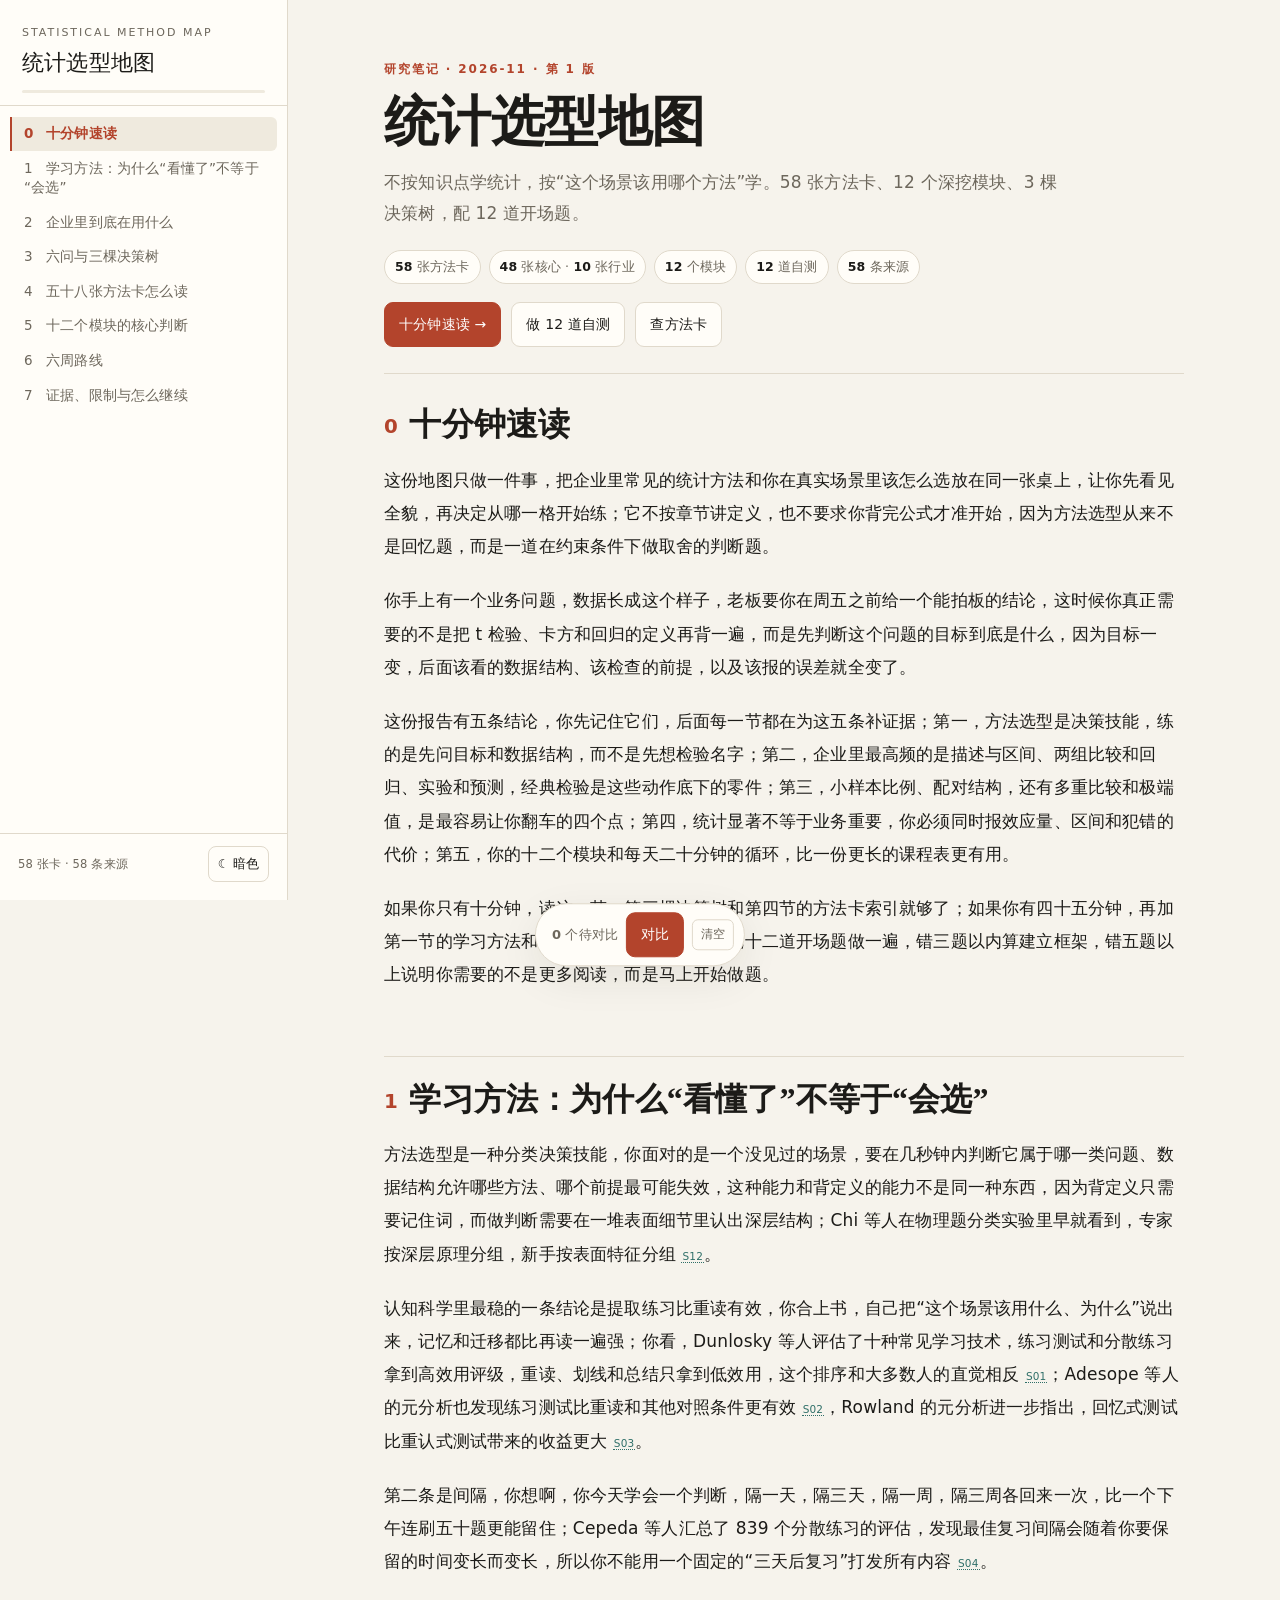
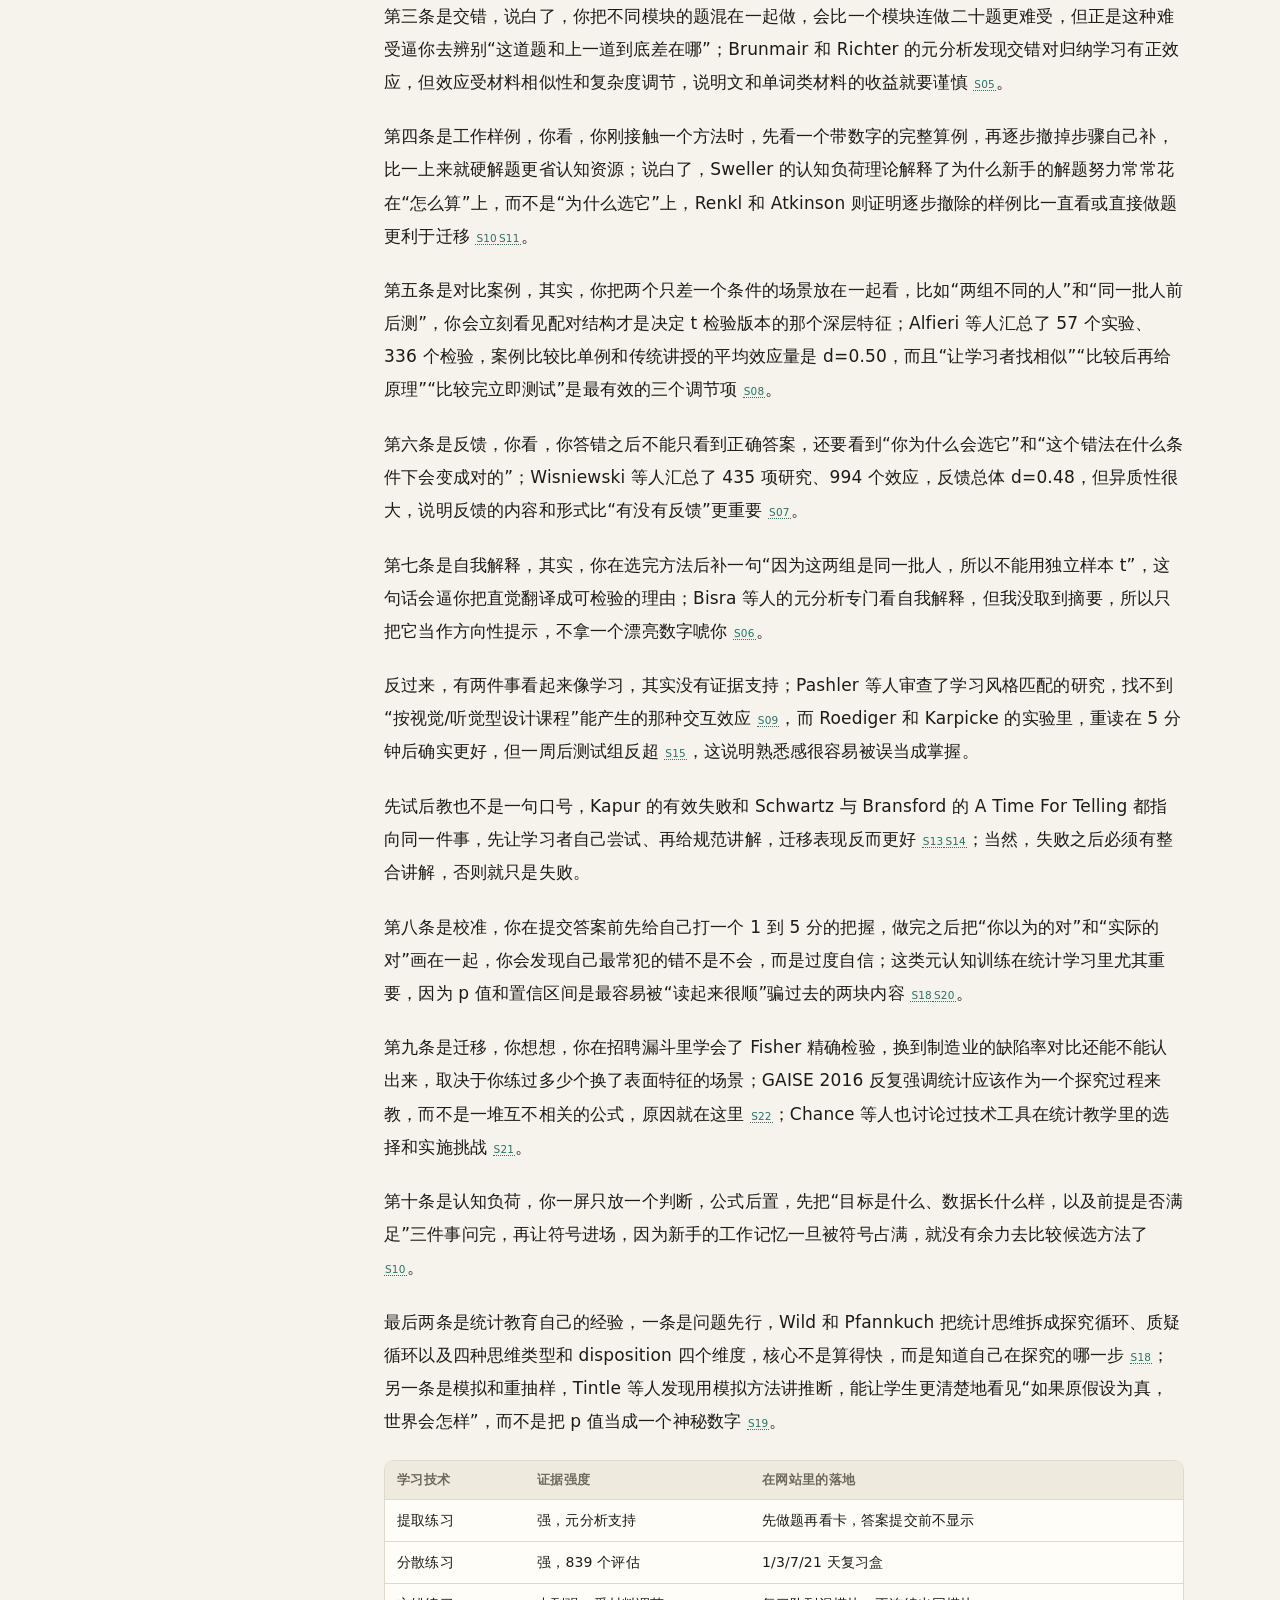
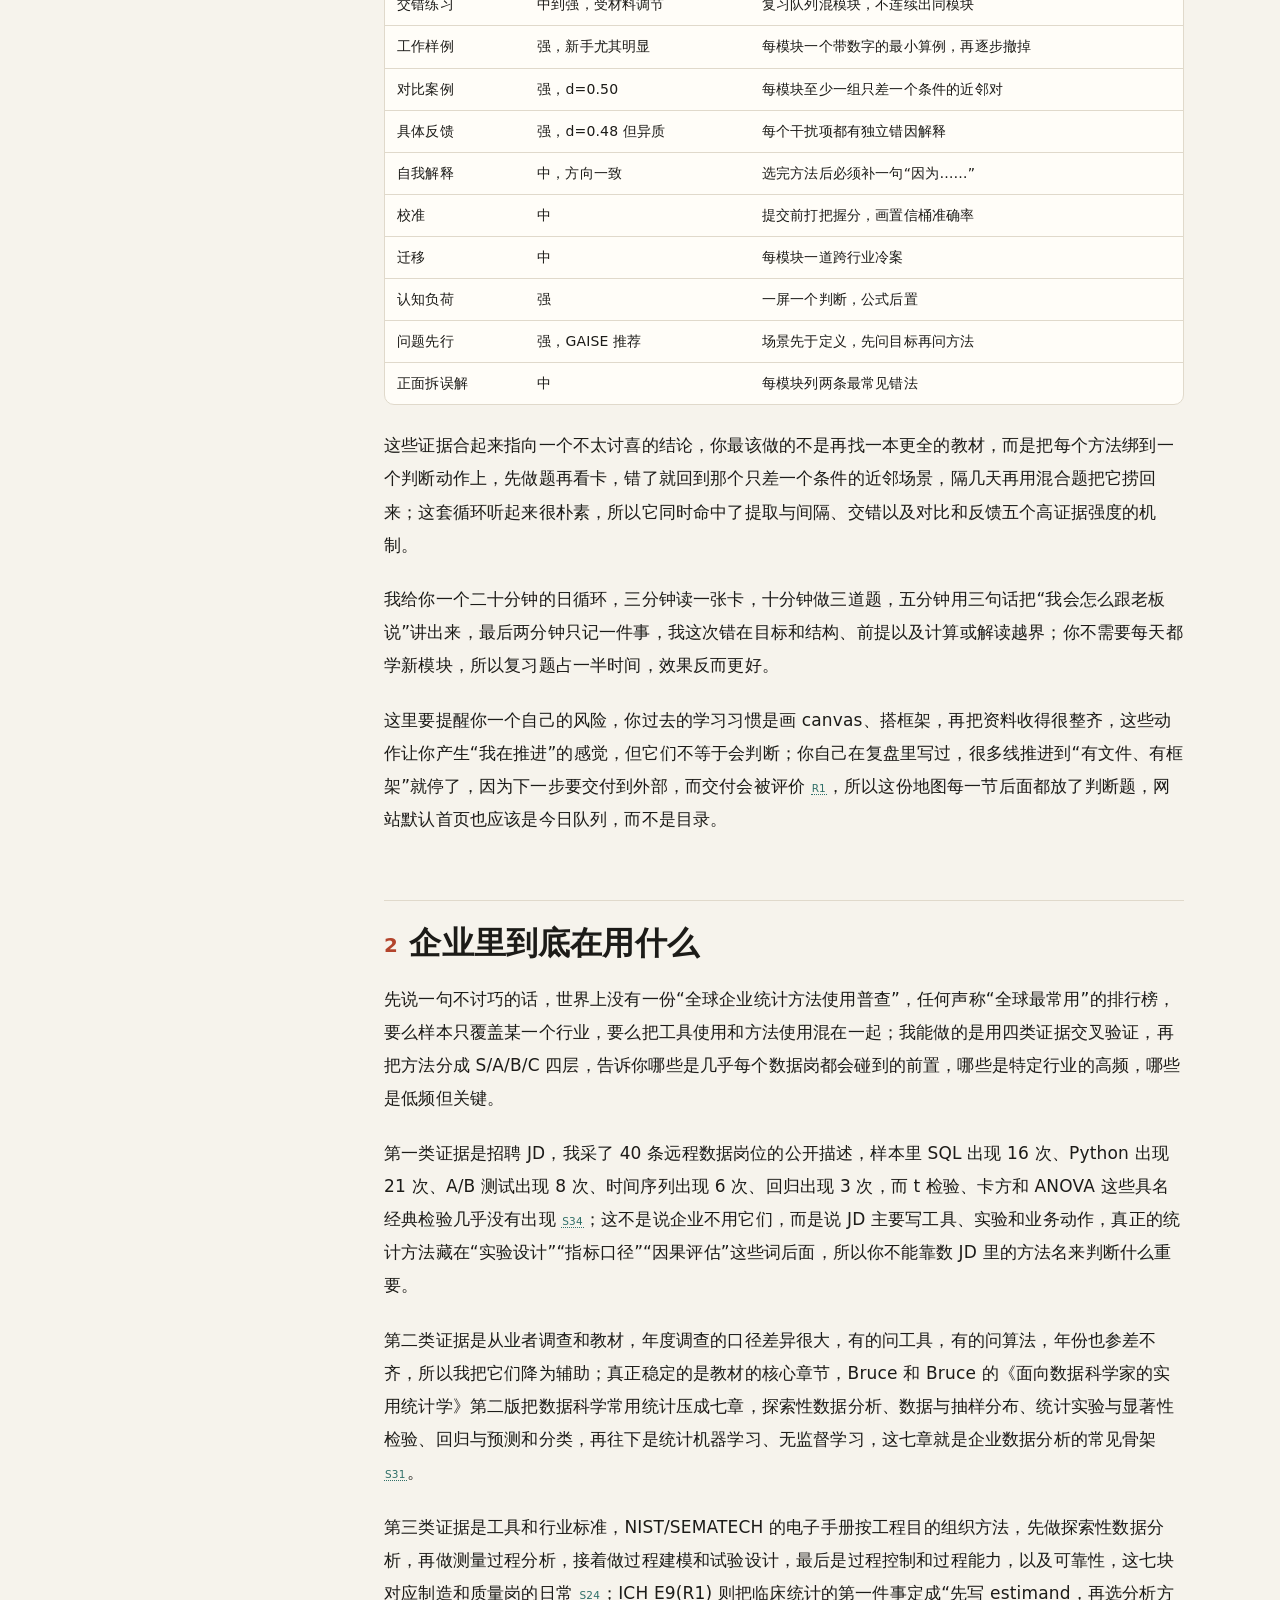
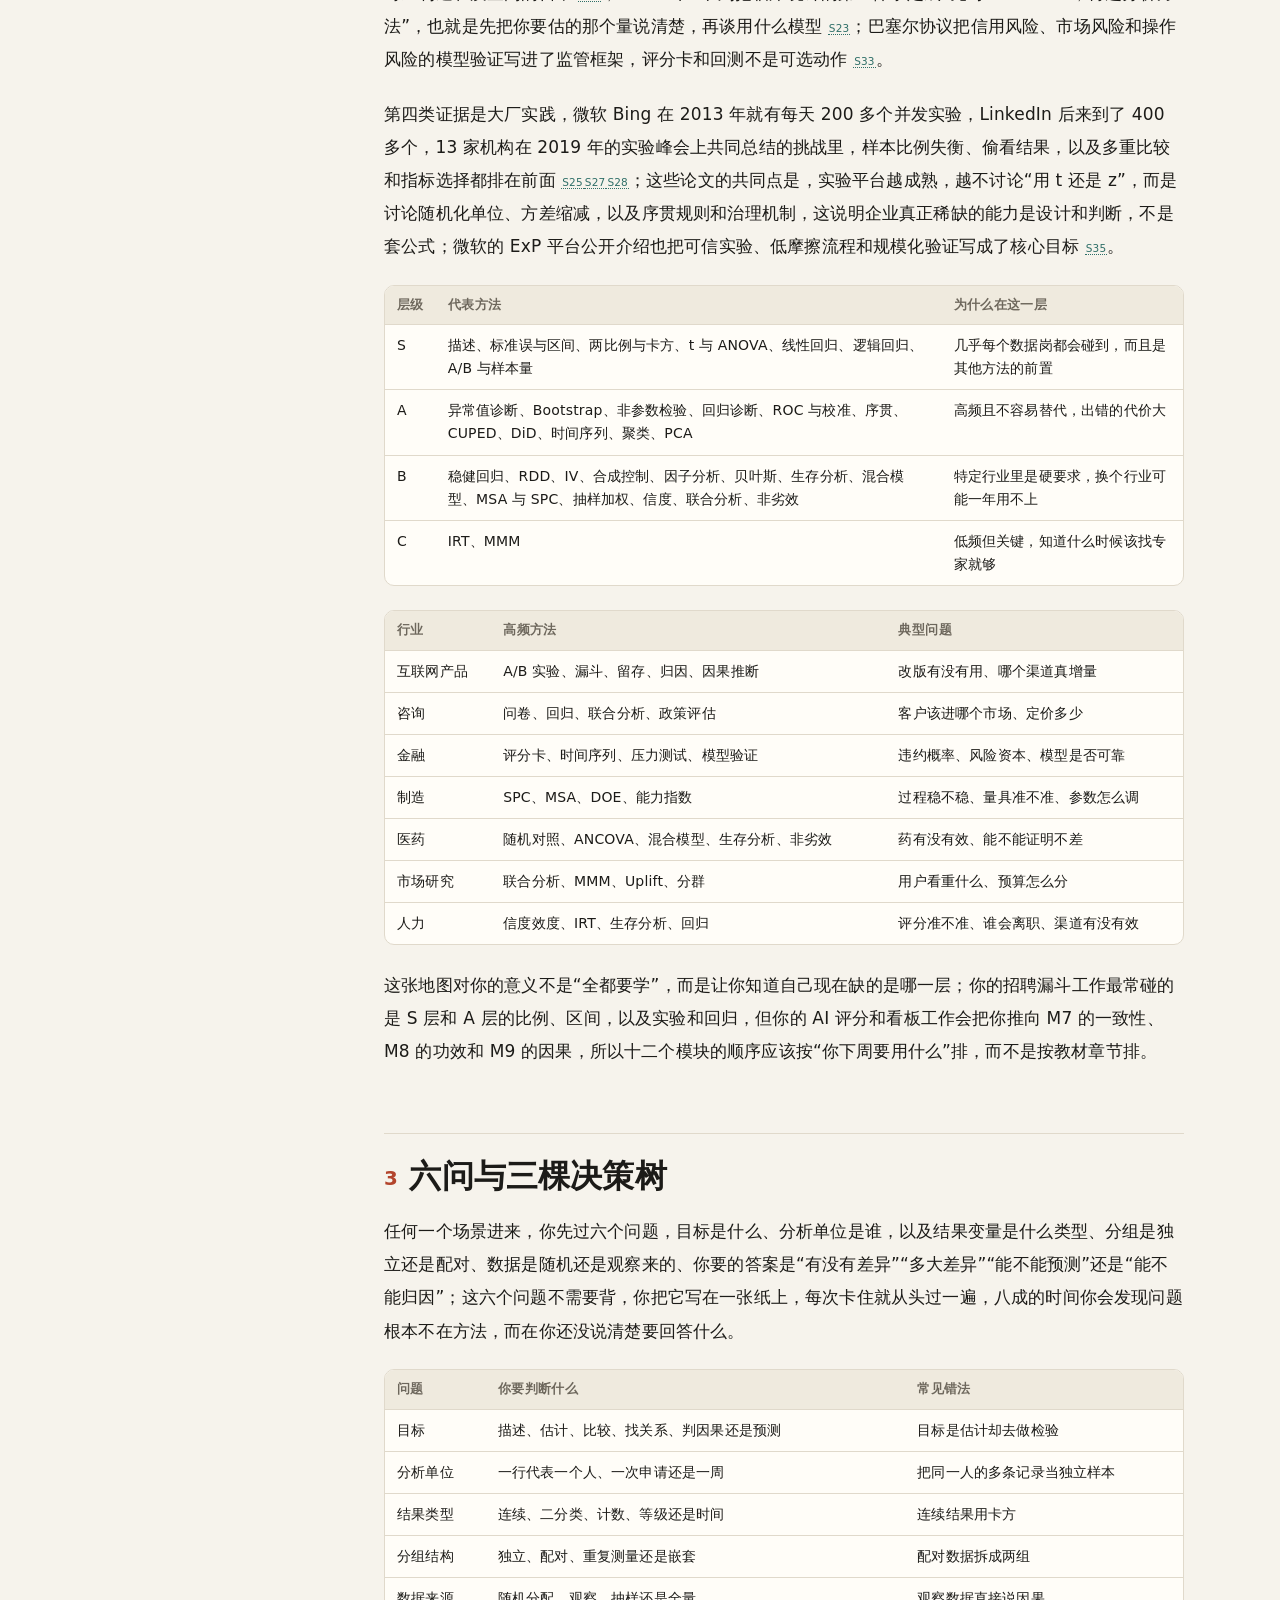
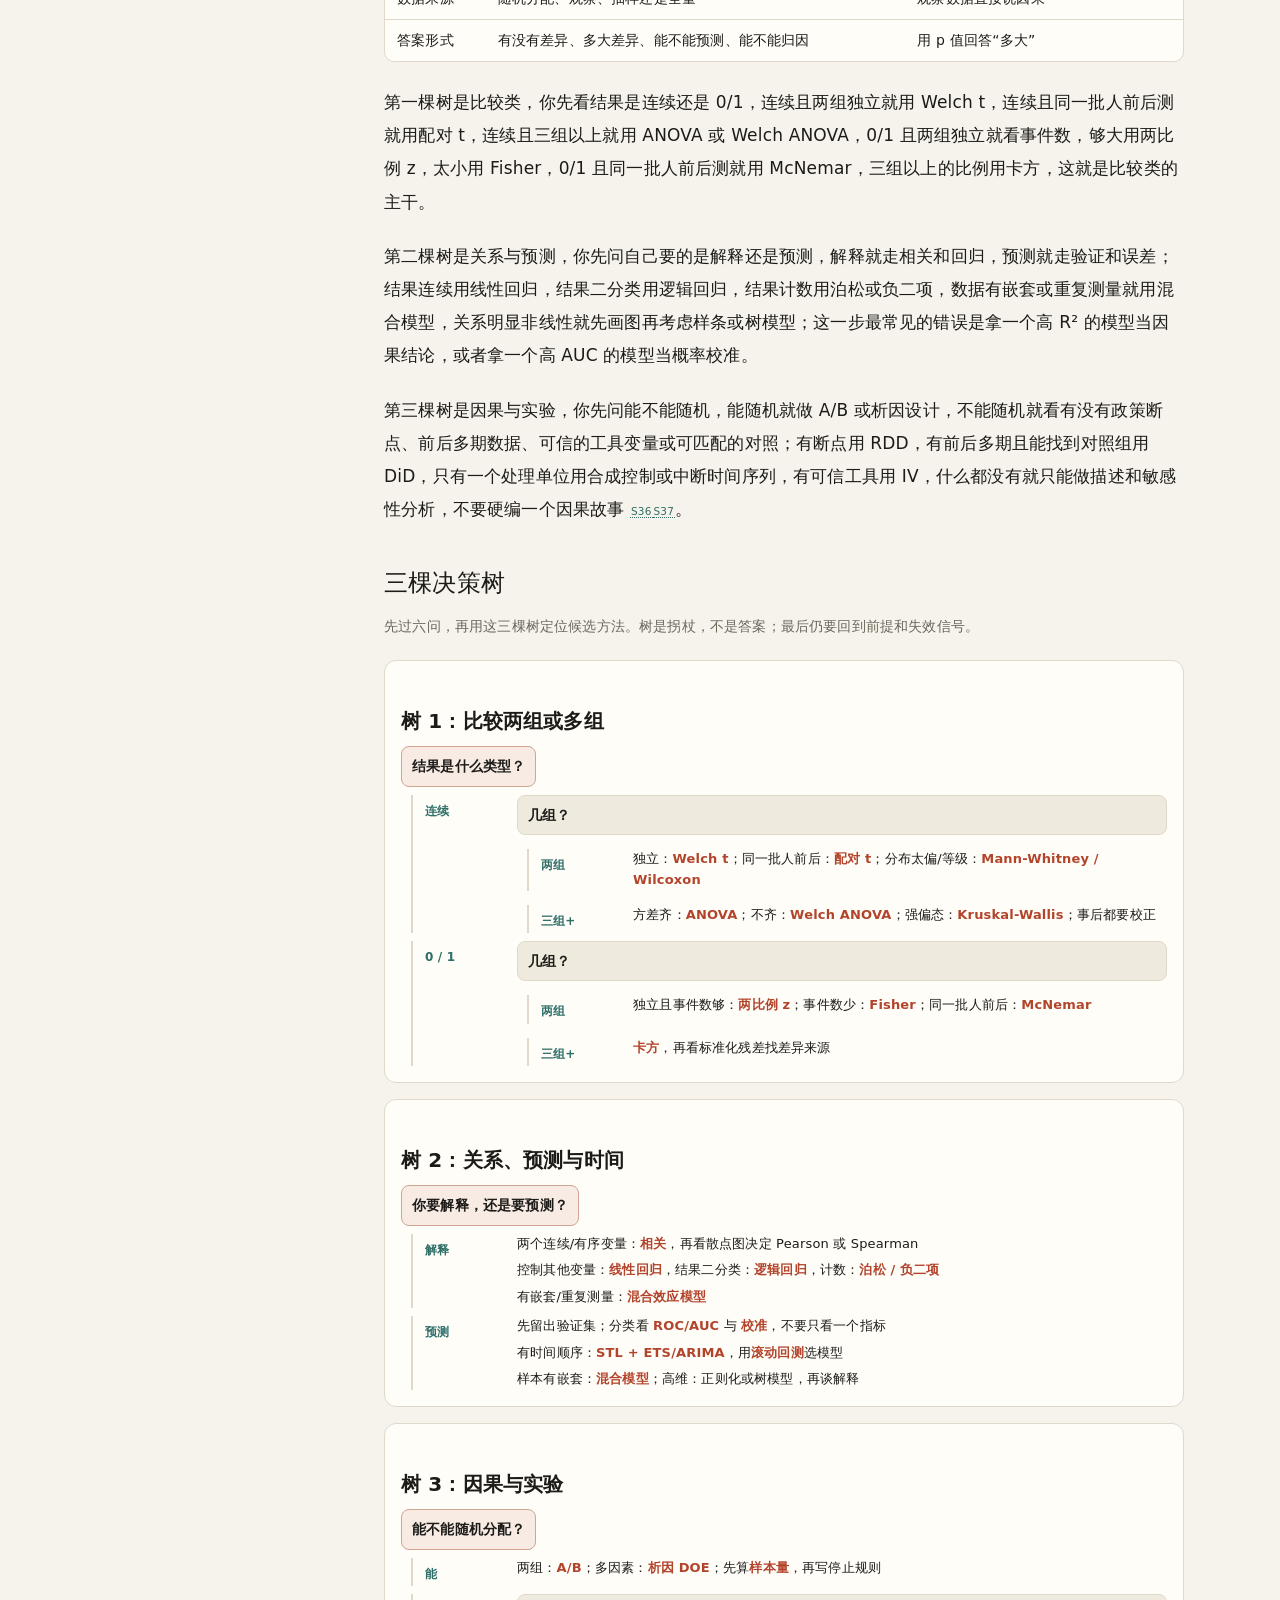
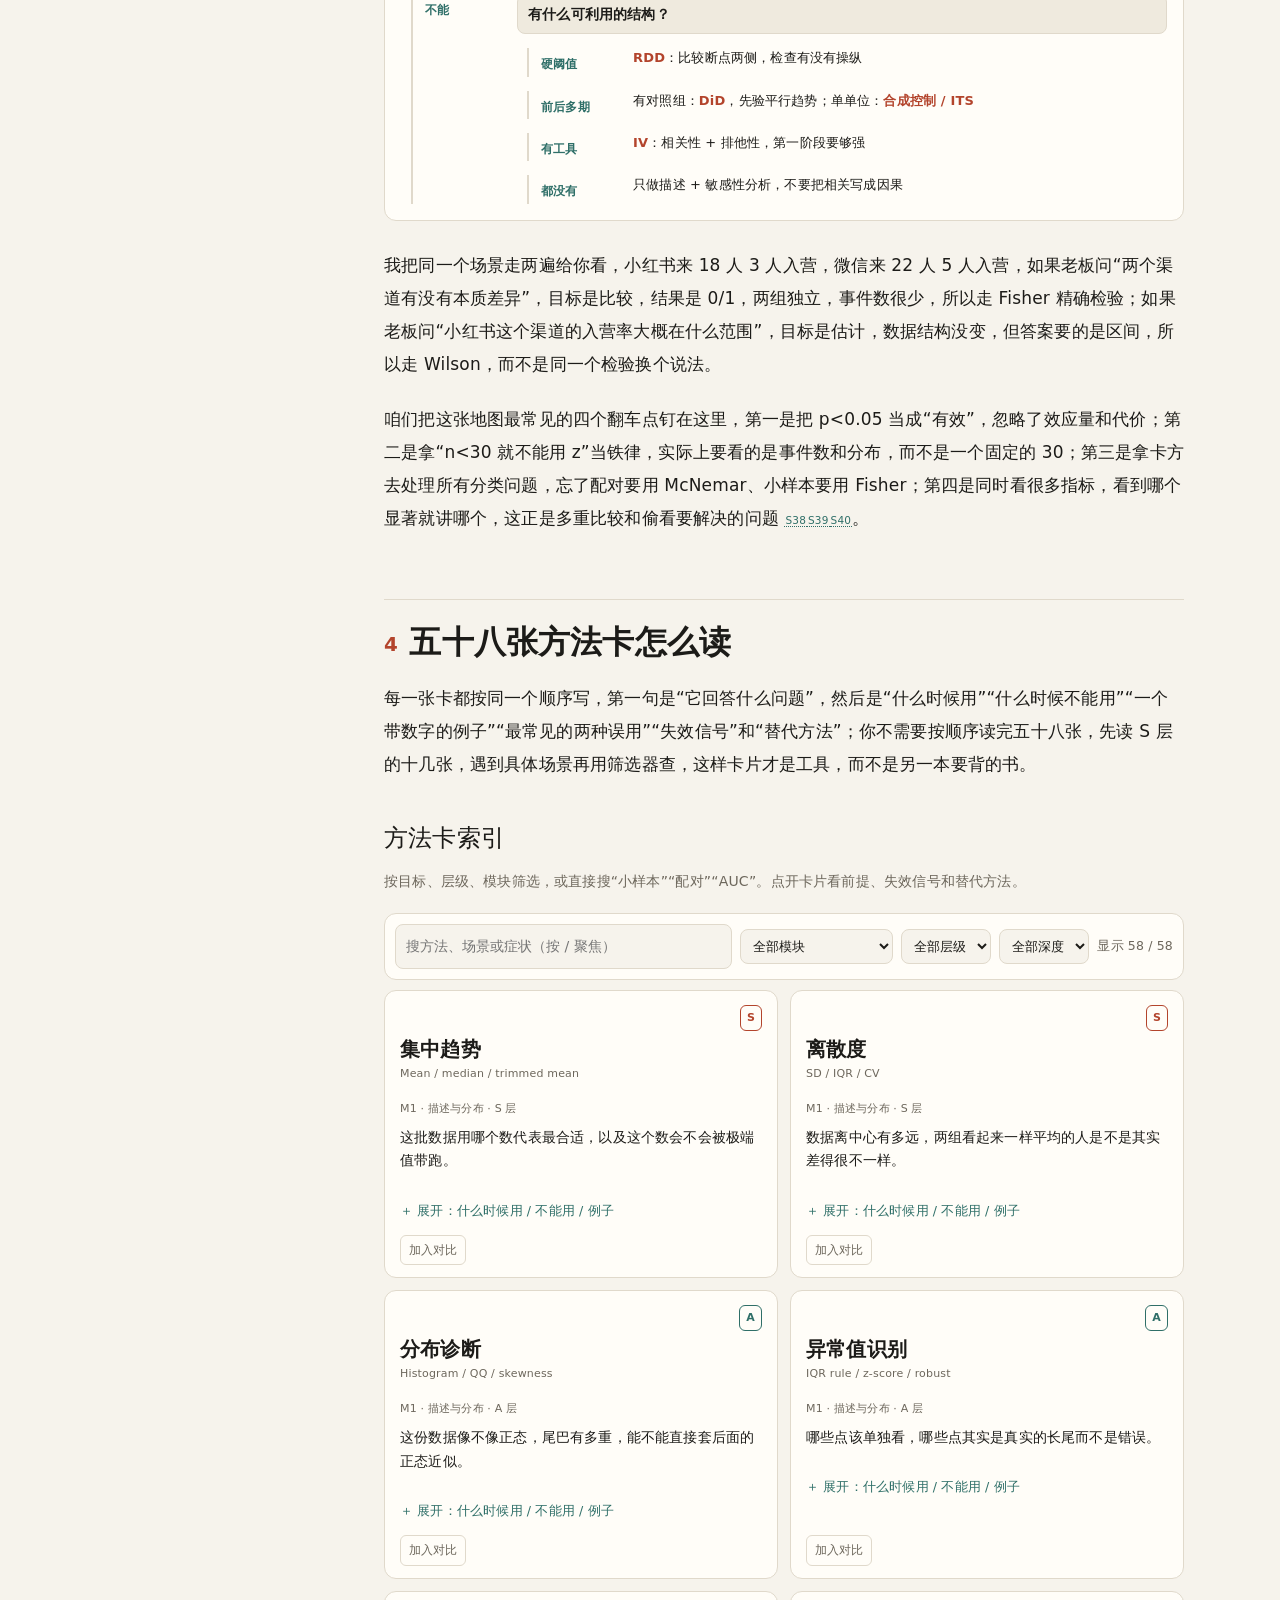
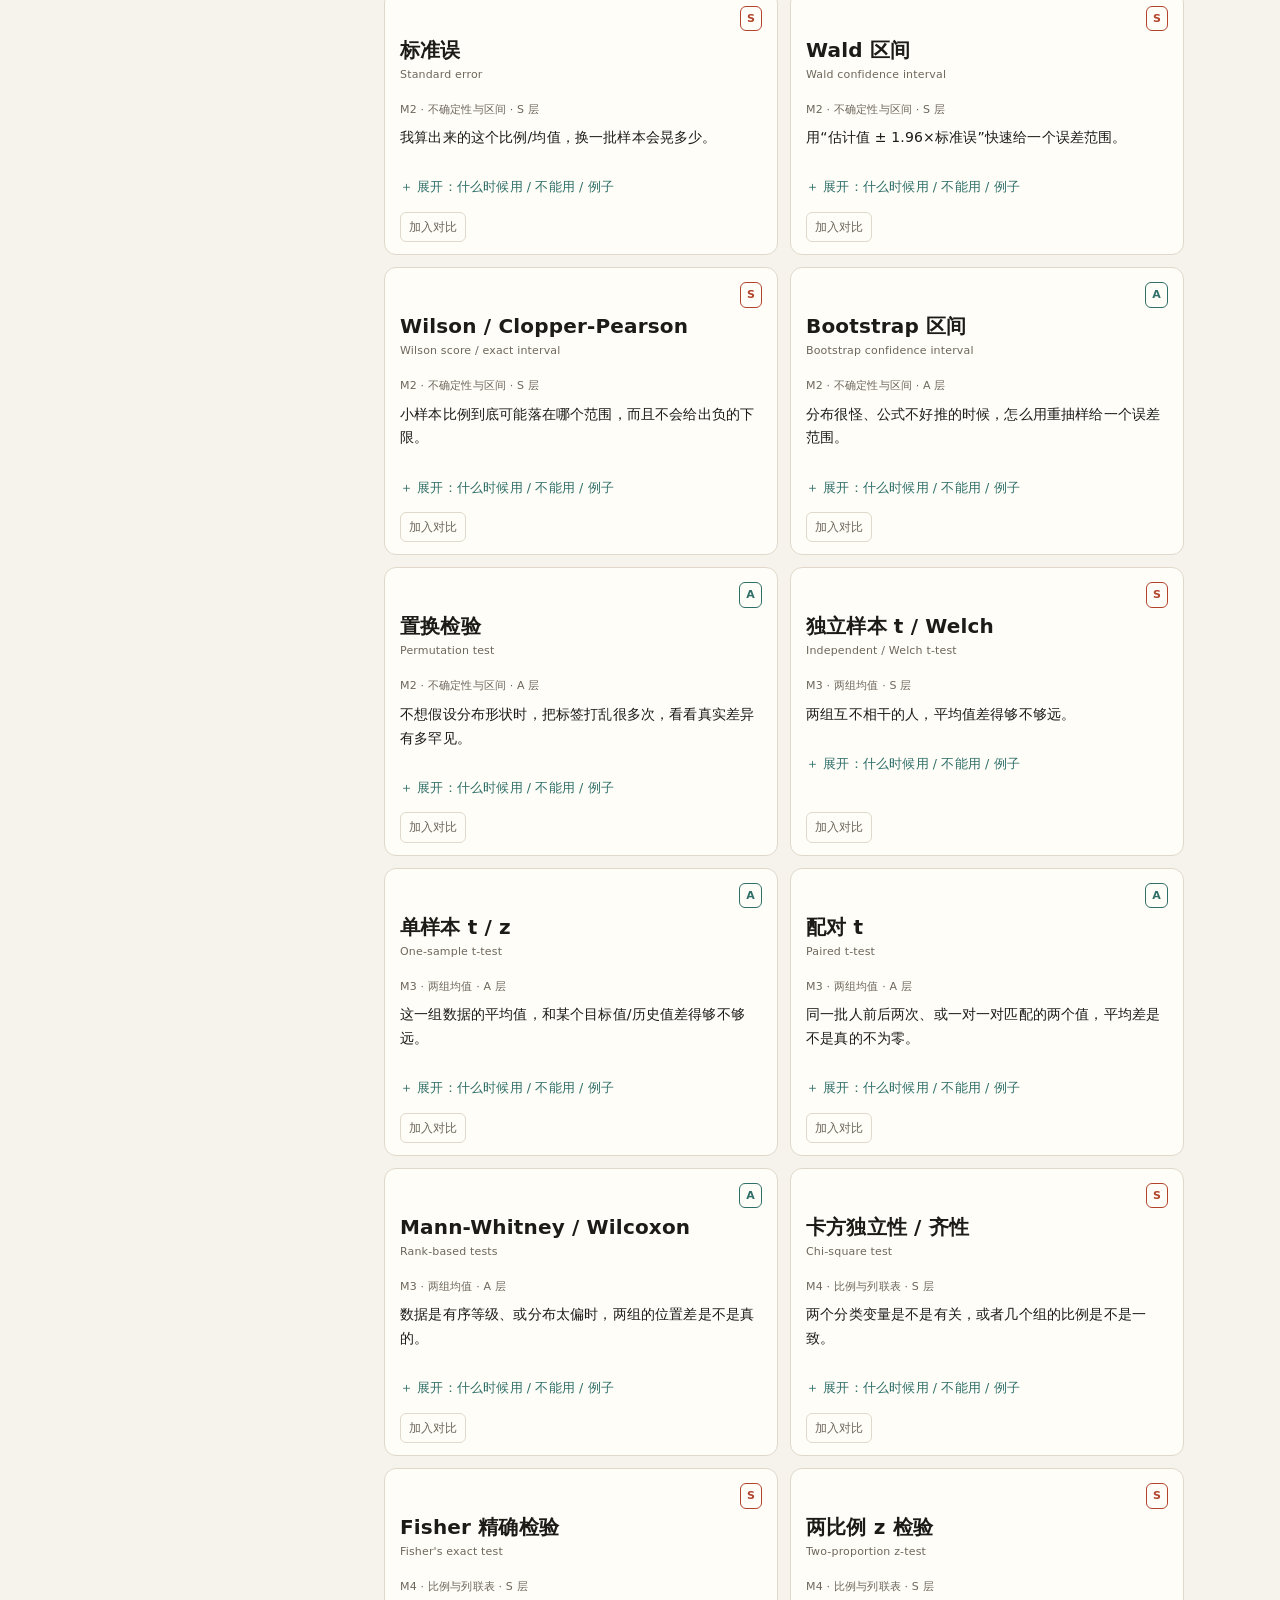
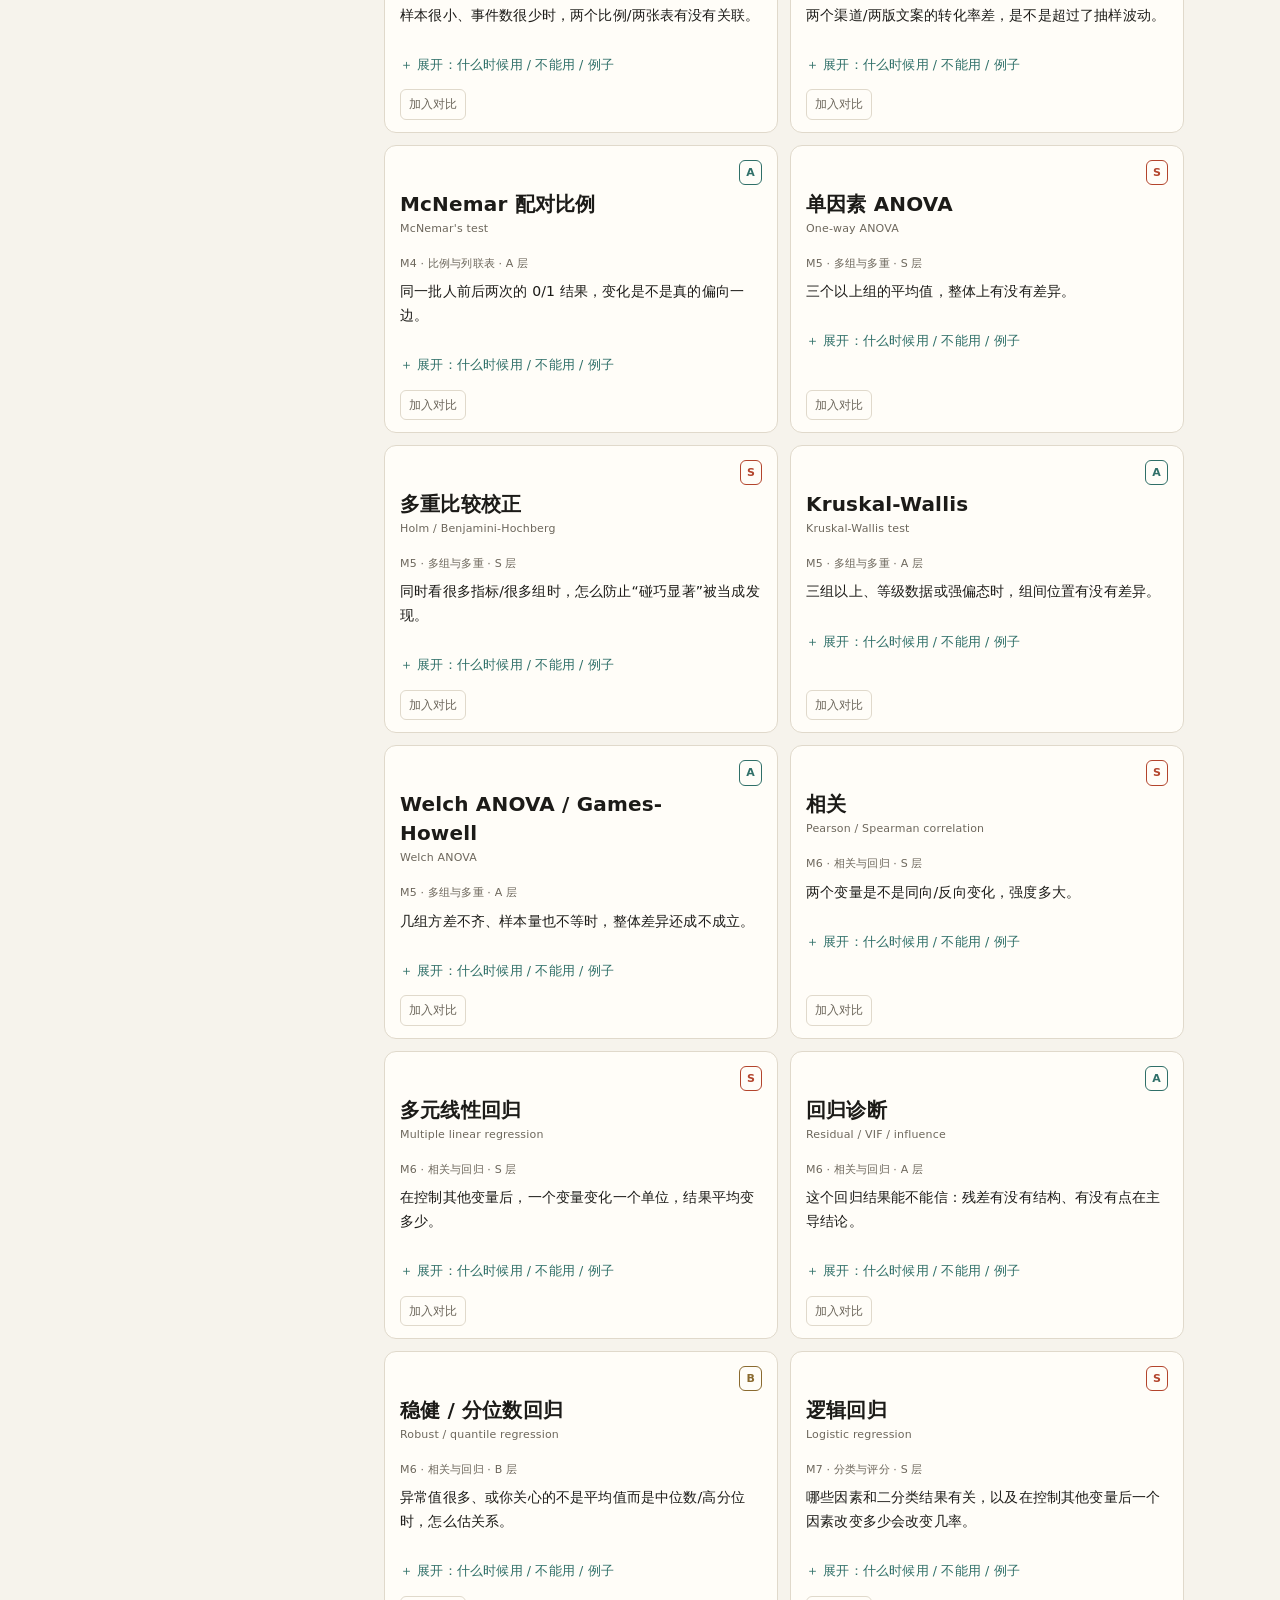
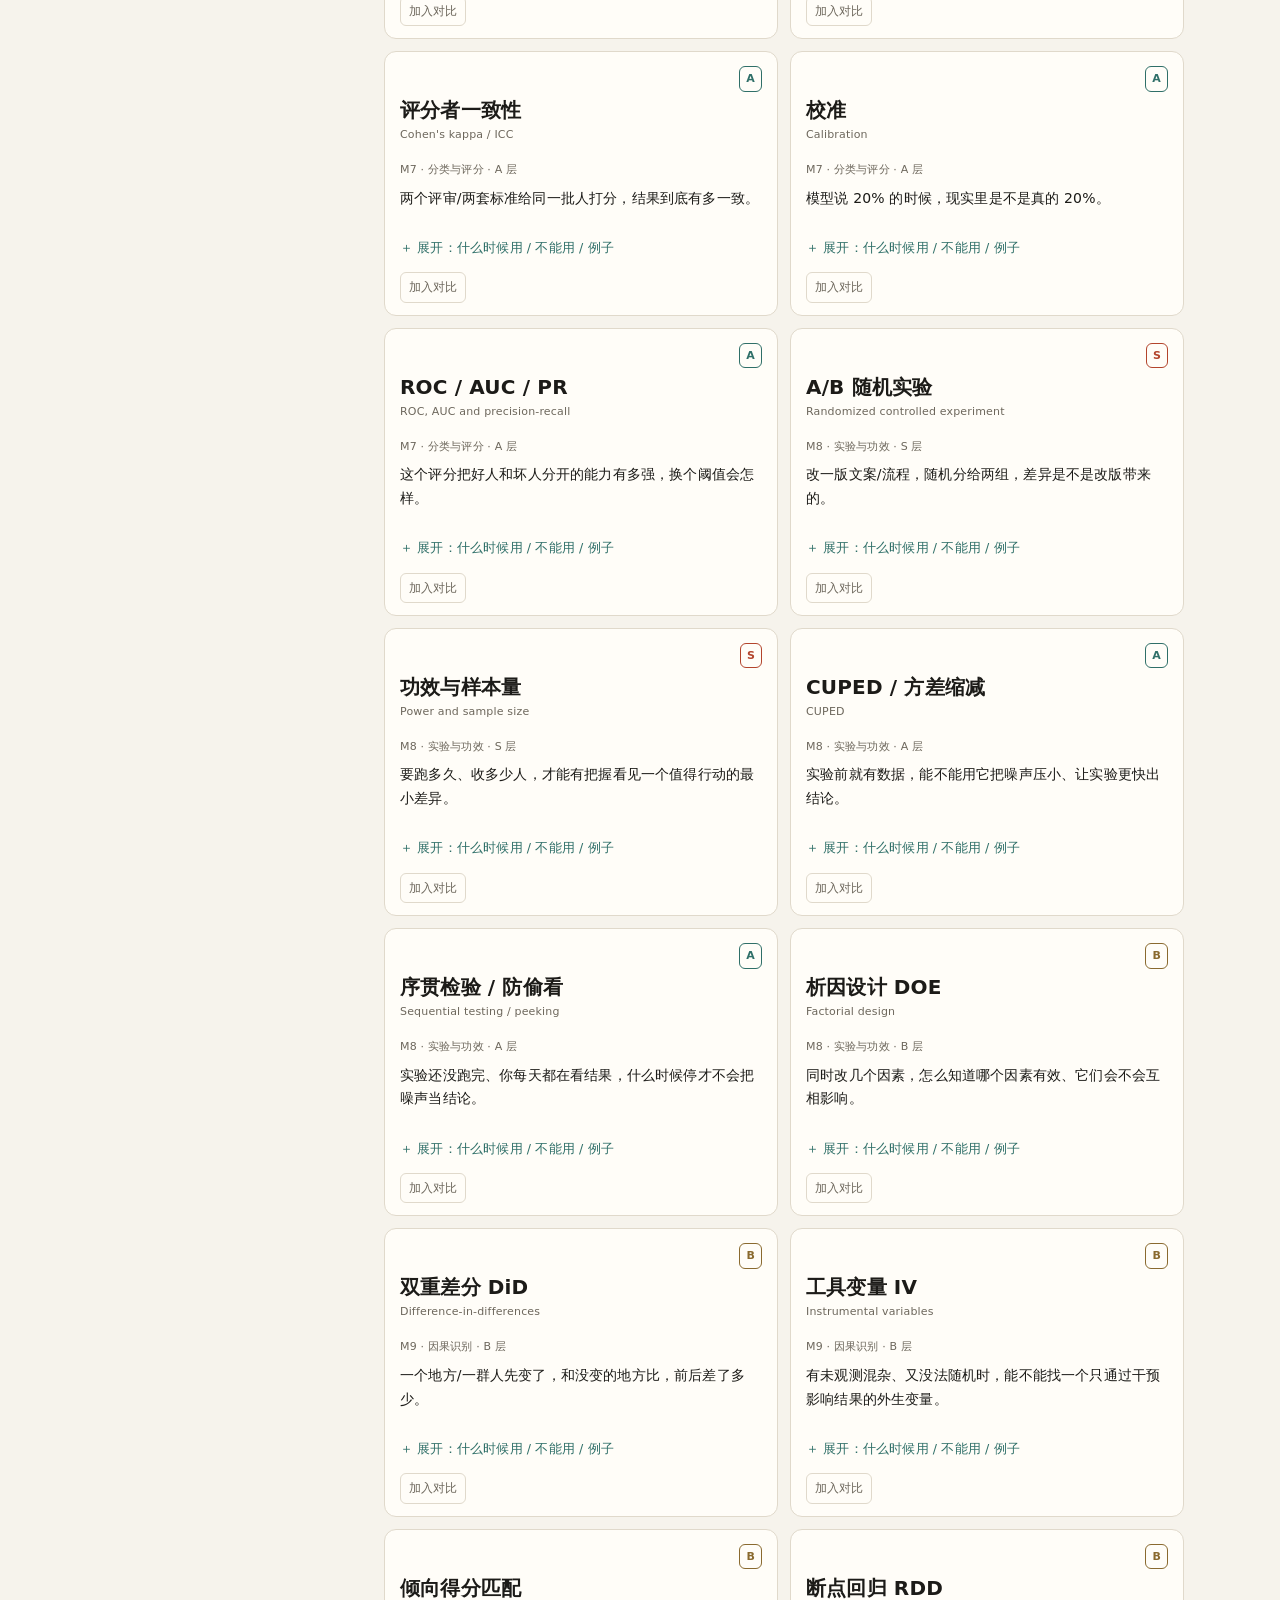
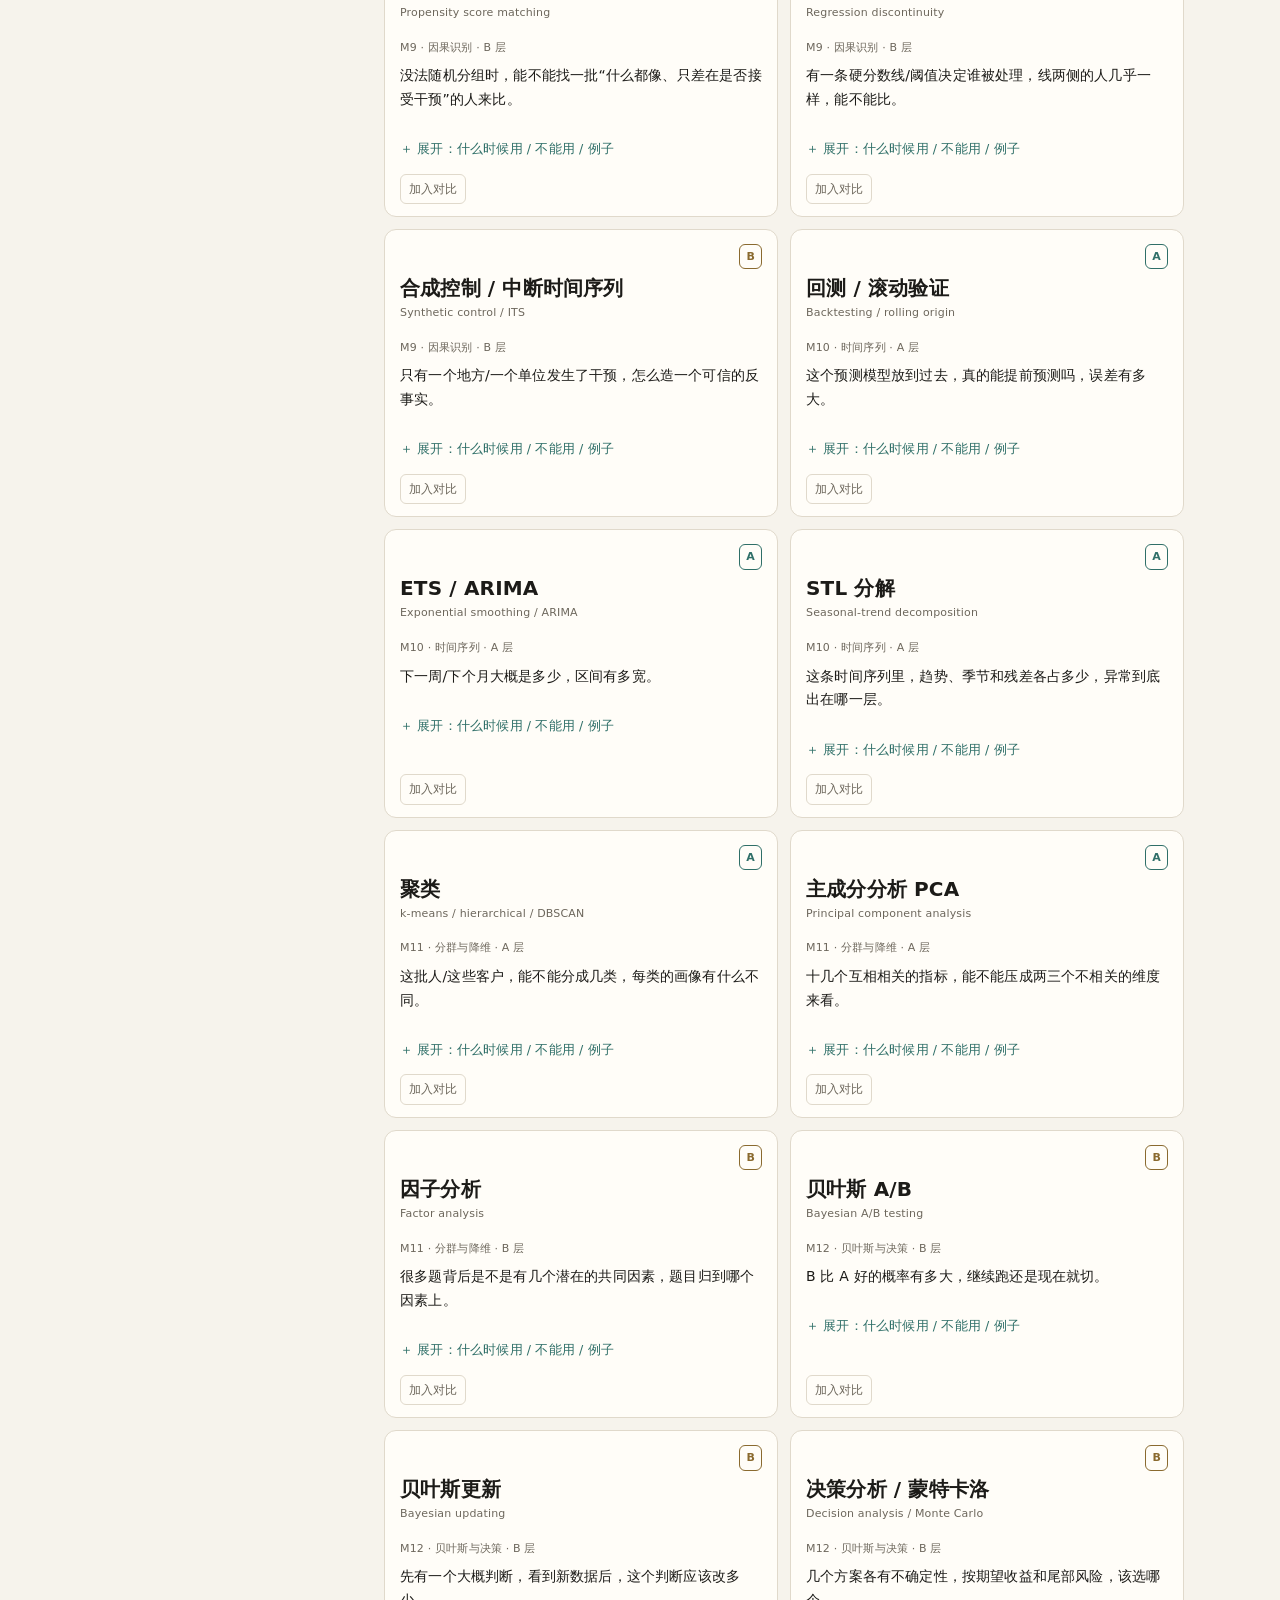
==== index.html @ fded4076 "Update StatPick method map" ====
<!doctype html>
<html lang="zh-CN">
<head>
<meta charset="utf-8">
<meta name="viewport" content="width=device-width, initial-scale=1">
<title>统计选型地图 · StatPick</title>
<meta name="description" content="不按知识点学统计，按场景学方法选型：58 张方法卡、12 个模块、3 棵决策树、12 道自测。">
<style>
:root {
  --bg: #f6f3ec;
  --panel: #fffdf8;
  --panel-2: #efeade;
  --ink: #1c1b18;
  --muted: #6d675c;
  --line: #e0d9cb;
  --accent: #b3442c;
  --accent-2: #2f6f68;
  --good: #2f6b3f;
  --bad: #a3342a;
  --shadow: 0 12px 40px rgba(40, 32, 20, .08);
  --sans: "PingFang SC", "Hiragino Sans GB", "Microsoft YaHei", system-ui, -apple-system, sans-serif;
  --serif: "Songti SC", "Noto Serif SC", "Source Han Serif SC", Georgia, serif;
  --mono: ui-monospace, SFMono-Regular, Menlo, Consolas, monospace;
  --sidebar: 288px;
}
[data-theme="dark"] {
  --bg: #131210;
  --panel: #1c1a17;
  --panel-2: #24211d;
  --ink: #eae4d8;
  --muted: #a49b8b;
  --line: #302b25;
  --accent: #e07a5f;
  --accent-2: #6fb3a8;
  --good: #8bc79a;
  --bad: #e08078;
  --shadow: 0 12px 40px rgba(0, 0, 0, .35);
}
* { box-sizing: border-box; }
html { scroll-behavior: smooth; }
body {
  margin: 0;
  background: var(--bg);
  color: var(--ink);
  font-family: var(--sans);
  font-size: 17px;
  line-height: 1.95;
  letter-spacing: .01em;
  overflow-x: clip;
}
a { color: var(--accent-2); text-decoration-thickness: 1px; text-underline-offset: 3px; }
a:hover { color: var(--accent); }
button, input, select { font: inherit; color: inherit; }
:focus-visible { outline: 2px solid var(--accent); outline-offset: 3px; border-radius: 4px; }

/* ---------- shell ---------- */
#sidebar {
  position: fixed;
  inset: 0 auto 0 0;
  width: var(--sidebar);
  background: var(--panel);
  border-right: 1px solid var(--line);
  display: flex;
  flex-direction: column;
  z-index: 50;
  transition: transform .24s ease;
}
.side-head { padding: 22px 22px 12px; border-bottom: 1px solid var(--line); }
.side-kicker { font-size: 11px; letter-spacing: .18em; text-transform: uppercase; color: var(--muted); }
.side-title { font-family: var(--serif); font-size: 22px; line-height: 1.3; margin: 6px 0 12px; }
.progress { height: 3px; background: var(--panel-2); border-radius: 99px; overflow: hidden; }
.progress span { display: block; height: 100%; width: 0; background: var(--accent); transition: width .1s linear; }
.side-nav { padding: 10px 10px 20px; overflow-y: auto; flex: 1; overscroll-behavior: contain; }
.nav-link {
  display: block;
  padding: 7px 12px;
  margin: 1px 0;
  font-size: 13.5px;
  line-height: 1.45;
  color: var(--muted);
  text-decoration: none;
  border-left: 2px solid transparent;
  border-radius: 0 6px 6px 0;
}
.nav-link:hover { color: var(--ink); background: var(--panel-2); }
.nav-link[aria-current="true"] { color: var(--accent); border-left-color: var(--accent); background: var(--panel-2); font-weight: 600; }
.nav-link .num { display: inline-block; width: 22px; color: var(--muted); font-variant-numeric: tabular-nums; }
.nav-link[aria-current="true"] .num { color: var(--accent); }
.side-foot { padding: 12px 18px 18px; border-top: 1px solid var(--line); display: flex; gap: 8px; align-items: center; flex-wrap: wrap; }
.side-foot .meta { font-size: 11.5px; color: var(--muted); margin-right: auto; }
.icon-btn {
  border: 1px solid var(--line);
  background: var(--panel);
  border-radius: 8px;
  padding: 5px 9px;
  font-size: 12.5px;
  cursor: pointer;
}
.icon-btn:hover { border-color: var(--accent); color: var(--accent); }
#main { margin-left: var(--sidebar); min-width: 0; }
#content { max-width: 880px; margin: 0 auto; padding: 48px 40px 110px; }
#drawer-btn {
  display: none;
  position: fixed;
  left: 16px;
  bottom: 16px;
  z-index: 60;
  background: var(--panel);
  border: 1px solid var(--line);
  box-shadow: var(--shadow);
  border-radius: 999px;
  padding: 10px 16px;
  font-size: 14px;
  cursor: pointer;
}
#overlay {
  display: none;
  position: fixed;
  inset: 0;
  background: rgba(0, 0, 0, .42);
  z-index: 45;
}
body.nav-open #overlay { display: block; }
@media (max-width: 1099px) {
  #sidebar { transform: translateX(-102%); box-shadow: var(--shadow); }
  body.nav-open #sidebar { transform: none; }
  #main { margin-left: 0; }
  #drawer-btn { display: inline-flex; align-items: center; gap: 6px; }
  body.nav-open #drawer-btn { display: none; }
  #content { padding: 28px 20px 100px; }
}

/* ---------- hero ---------- */
.hero { padding: 10px 0 26px; border-bottom: 1px solid var(--line); margin-bottom: 8px; }
.hero .kicker { font-size: 12px; letter-spacing: .16em; color: var(--accent); text-transform: uppercase; font-weight: 700; }
.hero h1 { font-family: var(--serif); font-size: clamp(34px, 5vw, 54px); line-height: 1.18; margin: 10px 0 12px; letter-spacing: -.01em; }
.hero .sub { font-size: 17px; color: var(--muted); max-width: 40em; margin: 0 0 18px; line-height: 1.8; }
.chips { display: flex; flex-wrap: wrap; gap: 8px; margin: 14px 0 18px; }
.chip { font-size: 12.5px; border: 1px solid var(--line); background: var(--panel); padding: 4px 10px; border-radius: 999px; color: var(--muted); }
.chip b { color: var(--ink); font-variant-numeric: tabular-nums; }
.hero-actions { display: flex; gap: 10px; flex-wrap: wrap; }
.btn {
  display: inline-flex;
  align-items: center;
  gap: 6px;
  border: 1px solid var(--line);
  background: var(--panel);
  border-radius: 9px;
  padding: 8px 14px;
  font-size: 14px;
  cursor: pointer;
  text-decoration: none;
  color: var(--ink);
}
.btn.primary { background: var(--accent); border-color: var(--accent); color: #fff; }
.btn:hover { border-color: var(--accent); }
.btn.primary:hover { filter: brightness(1.06); }

/* ---------- prose ---------- */
#content .hero + h2 { margin-top: 30px; padding-top: 0; border-top: 0; }
#content h2 {
  font-family: var(--serif);
  font-size: clamp(25px, 3.2vw, 32px);
  line-height: 1.3;
  margin: 64px 0 18px;
  padding-top: 22px;
  border-top: 1px solid var(--line);
  scroll-margin-top: 24px;
}
#content h2 .hnum { color: var(--accent); font-family: var(--sans); font-size: .62em; font-weight: 700; letter-spacing: .08em; margin-right: 10px; vertical-align: 2px; }
#content h3 { font-size: 20px; margin: 30px 0 10px; line-height: 1.45; }
#content p { margin: 0 0 1.25em; }
#content strong { font-weight: 700; }
#content code { font-family: var(--mono); font-size: .86em; background: var(--panel-2); padding: 2px 5px; border-radius: 4px; overflow-wrap: anywhere; }
#content blockquote { margin: 18px 0; padding: 12px 18px; border-left: 3px solid var(--accent); background: var(--panel); color: var(--muted); }
#content ul, #content ol { padding-left: 1.4em; }
#content li { margin: .3em 0; }
.cite { font-size: 10.5px; color: var(--accent-2); text-decoration: none; border-bottom: 1px dotted var(--accent-2); padding: 0 1px; white-space: nowrap; }
.cite:hover { color: var(--accent); border-color: var(--accent); }
.table-wrap { width: 100%; overflow-x: auto; margin: 18px 0 24px; border: 1px solid var(--line); border-radius: 10px; background: var(--panel); }
table { width: 100%; border-collapse: collapse; font-size: 14px; line-height: 1.65; }
th, td { text-align: left; vertical-align: top; padding: 9px 12px; border-bottom: 1px solid var(--line); overflow-wrap: anywhere; }
th { background: var(--panel-2); font-size: 12.5px; letter-spacing: .03em; color: var(--muted); font-weight: 600; white-space: nowrap; }
tr:last-child td { border-bottom: 0; }
tbody tr:hover { background: color-mix(in srgb, var(--accent) 4%, transparent); }

/* ---------- cards ---------- */
.block-title { font-family: var(--serif); font-size: 24px; margin: 34px 0 6px; }
.block-sub { color: var(--muted); font-size: 14px; margin: 0 0 16px; }
.cards-toolbar {
  display: flex; flex-wrap: wrap; gap: 8px; align-items: center;
  padding: 10px; border: 1px solid var(--line); border-radius: 12px; background: var(--panel);
  margin: 14px 0 10px;
}
.cards-toolbar input[type="search"] {
  flex: 1 1 220px; min-width: 0;
  border: 1px solid var(--line); background: var(--bg); border-radius: 8px; padding: 8px 10px; font-size: 14px;
}
.cards-toolbar select {
  border: 1px solid var(--line); background: var(--bg); border-radius: 8px; padding: 8px 8px; font-size: 13px; max-width: 100%;
}
.cards-count { font-size: 12.5px; color: var(--muted); margin-left: auto; white-space: nowrap; }
.cards-grid { display: grid; grid-template-columns: repeat(2, minmax(0, 1fr)); gap: 12px; }
@media (max-width: 780px) { .cards-grid { grid-template-columns: minmax(0, 1fr); } }
.card {
  background: var(--panel); border: 1px solid var(--line); border-radius: 12px; padding: 14px 15px 12px;
  display: flex; flex-direction: column; gap: 6px; min-width: 0;
}
.card:hover { border-color: color-mix(in srgb, var(--accent) 45%, var(--line)); }
.card-head { display: flex; align-items: flex-start; gap: 8px; }
.card-head h3 { margin: 0; font-size: 16.5px; line-height: 1.4; flex: 1; }
.card-head .en { display: block; font-size: 11px; color: var(--muted); font-weight: 400; margin-top: 2px; }
.tier { flex: 0 0 auto; font-size: 11px; font-weight: 700; border-radius: 6px; padding: 1px 6px; border: 1px solid currentColor; }
.tier.S { color: var(--accent); }
.tier.A { color: var(--accent-2); }
.tier.B { color: #8a6a2f; }
.tier.C { color: var(--muted); }
.card .answer { font-size: 14px; line-height: 1.7; margin: 0; }
.card .modtag { font-size: 11px; color: var(--muted); }
.card details { margin-top: 2px; }
.card summary { cursor: pointer; font-size: 12.5px; color: var(--accent-2); list-style: none; }
.card summary::-webkit-details-marker { display: none; }
.card summary::before { content: "＋ "; }
.card details[open] summary::before { content: "－ "; }
.kv { display: grid; grid-template-columns: 74px minmax(0, 1fr); gap: 4px 8px; font-size: 13px; line-height: 1.65; margin: 8px 0 2px; }
.kv dt { color: var(--muted); }
.kv dd { margin: 0; overflow-wrap: anywhere; }
.card-actions { display: flex; gap: 8px; margin-top: auto; padding-top: 6px; }
.mini { font-size: 11.5px; border: 1px solid var(--line); background: transparent; border-radius: 6px; padding: 3px 8px; cursor: pointer; color: var(--muted); }
.mini:hover { border-color: var(--accent); color: var(--accent); }
.mini[aria-pressed="true"] { background: var(--accent); border-color: var(--accent); color: #fff; }
.empty { color: var(--muted); font-size: 14px; padding: 18px 4px; }

/* compare tray */
#tray {
  position: fixed; left: 50%; bottom: 16px; transform: translate(-50%, 130%);
  background: var(--panel); border: 1px solid var(--line); box-shadow: var(--shadow);
  border-radius: 999px; padding: 8px 10px 8px 16px; display: flex; gap: 8px; align-items: center;
  z-index: 70; transition: transform .2s ease; max-width: calc(100vw - 24px);
}
#tray.show { transform: translate(-50%, 0); }
#tray .tray-text { font-size: 13px; color: var(--muted); white-space: nowrap; }
#modal {
  position: fixed; inset: 0; background: rgba(0, 0, 0, .45); z-index: 80; display: none;
  align-items: center; justify-content: center; padding: 20px;
}
#modal.show { display: flex; }
.modal-card { background: var(--panel); border: 1px solid var(--line); border-radius: 14px; box-shadow: var(--shadow); width: min(980px, 100%); max-height: 86vh; overflow: auto; padding: 18px; }
.modal-head { display: flex; align-items: center; gap: 12px; margin-bottom: 10px; }
.modal-head h3 { margin: 0; font-size: 18px; flex: 1; }

/* ---------- quiz ---------- */
.quiz-summary { display: flex; align-items: center; gap: 12px; flex-wrap: wrap; background: var(--panel); border: 1px solid var(--line); border-radius: 10px; padding: 10px 14px; margin: 16px 0 14px; }
.quiz-summary .score { font-size: 14px; }
.quiz-summary .score b { font-variant-numeric: tabular-nums; }
.q { background: var(--panel); border: 1px solid var(--line); border-radius: 12px; padding: 16px; margin: 12px 0; }
.q h4 { margin: 0 0 6px; font-size: 17px; line-height: 1.45; }
.q .qmod { font-size: 11px; color: var(--accent); letter-spacing: .06em; }
.q .ctx { font-size: 14.5px; color: var(--muted); margin: 6px 0 4px; line-height: 1.75; }
.q .ask { font-size: 14px; font-weight: 600; margin: 8px 0; }
.opts { display: grid; gap: 7px; }
.opt {
  text-align: left; border: 1px solid var(--line); background: var(--bg); border-radius: 9px;
  padding: 9px 12px; font-size: 14px; line-height: 1.6; cursor: pointer;
}
.opt:hover:not(:disabled) { border-color: var(--accent); }
.opt:disabled { cursor: default; }
.opt.correct { border-color: var(--good); background: color-mix(in srgb, var(--good) 12%, var(--panel)); }
.opt.wrong { border-color: var(--bad); background: color-mix(in srgb, var(--bad) 10%, var(--panel)); }
.opt .why { display: block; font-size: 12.5px; color: var(--muted); margin-top: 4px; }
.opt .why[hidden] { display: none; }
.fb { margin-top: 9px; font-size: 13.5px; line-height: 1.75; padding: 10px 12px; border-radius: 8px; background: var(--panel-2); }
.fb b { color: var(--ink); }
.q.done .ask { color: var(--muted); }

/* ---------- trees ---------- */
.trees { display: grid; gap: 16px; margin: 20px 0 28px; }
.tree { background: var(--panel); border: 1px solid var(--line); border-radius: 12px; padding: 16px; min-width: 0; }
.tree h3 { margin: 0 0 12px; font-size: 17px; }
.tnode { display: inline-block; background: var(--panel-2); border: 1px solid var(--line); border-radius: 8px; padding: 6px 10px; font-size: 13.5px; font-weight: 600; }
.tree > .tnode { background: color-mix(in srgb, var(--accent) 10%, var(--panel)); border-color: color-mix(in srgb, var(--accent) 35%, var(--line)); }
.tbranch { margin: 8px 0 0 10px; padding-left: 12px; border-left: 2px solid var(--line); display: grid; grid-template-columns: 84px minmax(0, 1fr); gap: 8px; align-items: start; }
.tlabel { font-size: 12px; font-weight: 700; color: var(--accent-2); padding-top: 5px; }
.tchild { display: flex; flex-direction: column; gap: 6px; min-width: 0; }
.tleaf { font-size: 13px; line-height: 1.6; color: var(--ink); }
.tleaf b { color: var(--accent); }
@media (max-width: 620px) {
  .tbranch { grid-template-columns: 64px minmax(0, 1fr); }
  .tlabel { font-size: 11px; }
}

/* ---------- sources ---------- */
#sources-table td:first-child { white-space: nowrap; font-variant-numeric: tabular-nums; }
#sources-table td:nth-child(2) { width: 34%; min-width: 200px; }
#sources-table td:nth-child(4) { width: 42%; }
.ev { font-size: 11px; color: var(--muted); border: 1px solid var(--line); border-radius: 5px; padding: 1px 5px; white-space: nowrap; }

/* ---------- footer ---------- */
.footer { margin-top: 56px; padding-top: 18px; border-top: 1px solid var(--line); color: var(--muted); font-size: 12.5px; }
.footer a { color: var(--accent-2); }

/* ---------- print ---------- */
@media print {
  #sidebar, #drawer-btn, #overlay, #tray { display: none !important; }
  #main { margin: 0; }
  #content { max-width: none; padding: 0; }
  body { background: #fff; color: #000; font-size: 11pt; }
  .card, .q, .tree { break-inside: avoid; }
  a { color: #000; }
}
@media (prefers-reduced-motion: reduce) {
  html { scroll-behavior: auto; }
  * { transition: none !important; }
}

.skip { position: absolute; left: -999px; top: 8px; background: var(--panel); padding: 8px 12px; border-radius: 8px; z-index: 999; }
.skip:focus { left: 8px; }
.ref-note { font-size: 12.5px; color: var(--muted); }
.noscript { padding: 12px; border: 1px solid var(--line); border-radius: 8px; }
</style>
<script>window.__errors=[];window.addEventListener("error",function(e){window.__errors.push((e.message||"")+" @ "+(e.lineno||0));});</script>
<script>
try {
  var t = localStorage.getItem("statpick.theme");
  if (t === "dark" || (!t && window.matchMedia && window.matchMedia("(prefers-color-scheme: dark)").matches)) {
    document.documentElement.setAttribute("data-theme", "dark");
  }
} catch (e) {}
</script>
</head>
<body>
<a class="skip" href="#content">跳到正文</a>
<div id="sidebar"></div>
<main id="main"><div id="content">
<noscript><p class="noscript">卡片、决策树和自测需要 JavaScript。</p></noscript>
<h2 id="s0"><span class="hnum">0</span>十分钟速读</h2>
<p>这份地图只做一件事，把企业里常见的统计方法和你在真实场景里该怎么选放在同一张桌上，让你先看见全貌，再决定从哪一格开始练；它不按章节讲定义，也不要求你背完公式才准开始，因为方法选型从来不是回忆题，而是一道在约束条件下做取舍的判断题。</p>
<p>你手上有一个业务问题，数据长成这个样子，老板要你在周五之前给一个能拍板的结论，这时候你真正需要的不是把 t 检验、卡方和回归的定义再背一遍，而是先判断这个问题的目标到底是什么，因为目标一变，后面该看的数据结构、该检查的前提，以及该报的误差就全变了。</p>
<p>这份报告有五条结论，你先记住它们，后面每一节都在为这五条补证据；第一，方法选型是决策技能，练的是先问目标和数据结构，而不是先想检验名字；第二，企业里最高频的是描述与区间、两组比较和回归、实验和预测，经典检验是这些动作底下的零件；第三，小样本比例、配对结构，还有多重比较和极端值，是最容易让你翻车的四个点；第四，统计显著不等于业务重要，你必须同时报效应量、区间和犯错的代价；第五，你的十二个模块和每天二十分钟的循环，比一份更长的课程表更有用。</p>
<p>如果你只有十分钟，读这一节、第三棵决策树和第四节的方法卡索引就够了；如果你有四十五分钟，再加第一节的学习方法和第二节的企业方法，然后把十二道开场题做一遍，错三题以内算建立框架，错五题以上说明你需要的不是更多阅读，而是马上开始做题。</p>
<h2 id="s1"><span class="hnum">1</span>学习方法：为什么“看懂了”不等于“会选”</h2>
<p>方法选型是一种分类决策技能，你面对的是一个没见过的场景，要在几秒钟内判断它属于哪一类问题、数据结构允许哪些方法、哪个前提最可能失效，这种能力和背定义的能力不是同一种东西，因为背定义只需要记住词，而做判断需要在一堆表面细节里认出深层结构；Chi 等人在物理题分类实验里早就看到，专家按深层原理分组，新手按表面特征分组 <a class="cite" href="#s-S12">S12</a>。</p>
<p>认知科学里最稳的一条结论是提取练习比重读有效，你合上书，自己把“这个场景该用什么、为什么”说出来，记忆和迁移都比再读一遍强；你看，Dunlosky 等人评估了十种常见学习技术，练习测试和分散练习拿到高效用评级，重读、划线和总结只拿到低效用，这个排序和大多数人的直觉相反 <a class="cite" href="#s-S01">S01</a>；Adesope 等人的元分析也发现练习测试比重读和其他对照条件更有效 <a class="cite" href="#s-S02">S02</a>，Rowland 的元分析进一步指出，回忆式测试比重认式测试带来的收益更大 <a class="cite" href="#s-S03">S03</a>。</p>
<p>第二条是间隔，你想啊，你今天学会一个判断，隔一天，隔三天，隔一周，隔三周各回来一次，比一个下午连刷五十题更能留住；Cepeda 等人汇总了 839 个分散练习的评估，发现最佳复习间隔会随着你要保留的时间变长而变长，所以你不能用一个固定的“三天后复习”打发所有内容 <a class="cite" href="#s-S04">S04</a>。</p>
<p>第三条是交错，说白了，你把不同模块的题混在一起做，会比一个模块连做二十题更难受，但正是这种难受逼你去辨别“这道题和上一道到底差在哪”；Brunmair 和 Richter 的元分析发现交错对归纳学习有正效应，但效应受材料相似性和复杂度调节，说明文和单词类材料的收益就要谨慎 <a class="cite" href="#s-S05">S05</a>。</p>
<p>第四条是工作样例，你看，你刚接触一个方法时，先看一个带数字的完整算例，再逐步撤掉步骤自己补，比一上来就硬解题更省认知资源；说白了，Sweller 的认知负荷理论解释了为什么新手的解题努力常常花在“怎么算”上，而不是“为什么选它”上，Renkl 和 Atkinson 则证明逐步撤除的样例比一直看或直接做题更利于迁移 <a class="cite" href="#s-S10">S10</a><a class="cite" href="#s-S11">S11</a>。</p>
<p>第五条是对比案例，其实，你把两个只差一个条件的场景放在一起看，比如“两组不同的人”和“同一批人前后测”，你会立刻看见配对结构才是决定 t 检验版本的那个深层特征；Alfieri 等人汇总了 57 个实验、336 个检验，案例比较比单例和传统讲授的平均效应量是 d=0.50，而且“让学习者找相似”“比较后再给原理”“比较完立即测试”是最有效的三个调节项 <a class="cite" href="#s-S08">S08</a>。</p>
<p>第六条是反馈，你看，你答错之后不能只看到正确答案，还要看到“你为什么会选它”和“这个错法在什么条件下会变成对的”；Wisniewski 等人汇总了 435 项研究、994 个效应，反馈总体 d=0.48，但异质性很大，说明反馈的内容和形式比“有没有反馈”更重要 <a class="cite" href="#s-S07">S07</a>。</p>
<p>第七条是自我解释，其实，你在选完方法后补一句“因为这两组是同一批人，所以不能用独立样本 t”，这句话会逼你把直觉翻译成可检验的理由；Bisra 等人的元分析专门看自我解释，但我没取到摘要，所以只把它当作方向性提示，不拿一个漂亮数字唬你 <a class="cite" href="#s-S06">S06</a>。</p>
<p>反过来，有两件事看起来像学习，其实没有证据支持；Pashler 等人审查了学习风格匹配的研究，找不到“按视觉/听觉型设计课程”能产生的那种交互效应 <a class="cite" href="#s-S09">S09</a>，而 Roediger 和 Karpicke 的实验里，重读在 5 分钟后确实更好，但一周后测试组反超 <a class="cite" href="#s-S15">S15</a>，这说明熟悉感很容易被误当成掌握。</p>
<p>先试后教也不是一句口号，Kapur 的有效失败和 Schwartz 与 Bransford 的 A Time For Telling 都指向同一件事，先让学习者自己尝试、再给规范讲解，迁移表现反而更好 <a class="cite" href="#s-S13">S13</a><a class="cite" href="#s-S14">S14</a>；当然，失败之后必须有整合讲解，否则就只是失败。</p>
<p>第八条是校准，你在提交答案前先给自己打一个 1 到 5 分的把握，做完之后把“你以为的对”和“实际的对”画在一起，你会发现自己最常犯的错不是不会，而是过度自信；这类元认知训练在统计学习里尤其重要，因为 p 值和置信区间是最容易被“读起来很顺”骗过去的两块内容 <a class="cite" href="#s-S18">S18</a><a class="cite" href="#s-S20">S20</a>。</p>
<p>第九条是迁移，你想想，你在招聘漏斗里学会了 Fisher 精确检验，换到制造业的缺陷率对比还能不能认出来，取决于你练过多少个换了表面特征的场景；GAISE 2016 反复强调统计应该作为一个探究过程来教，而不是一堆互不相关的公式，原因就在这里 <a class="cite" href="#s-S22">S22</a>；Chance 等人也讨论过技术工具在统计教学里的选择和实施挑战 <a class="cite" href="#s-S21">S21</a>。</p>
<p>第十条是认知负荷，你一屏只放一个判断，公式后置，先把“目标是什么、数据长什么样，以及前提是否满足”三件事问完，再让符号进场，因为新手的工作记忆一旦被符号占满，就没有余力去比较候选方法了 <a class="cite" href="#s-S10">S10</a>。</p>
<p>最后两条是统计教育自己的经验，一条是问题先行，Wild 和 Pfannkuch 把统计思维拆成探究循环、质疑循环以及四种思维类型和 disposition 四个维度，核心不是算得快，而是知道自己在探究的哪一步 <a class="cite" href="#s-S18">S18</a>；另一条是模拟和重抽样，Tintle 等人发现用模拟方法讲推断，能让学生更清楚地看见“如果原假设为真，世界会怎样”，而不是把 p 值当成一个神秘数字 <a class="cite" href="#s-S19">S19</a>。</p>
<div class="table-wrap"><table>
<thead>
<tr>
<th>学习技术</th>
<th>证据强度</th>
<th>在网站里的落地</th>
</tr>
</thead>
<tbody>
<tr>
<td>提取练习</td>
<td>强，元分析支持</td>
<td>先做题再看卡，答案提交前不显示</td>
</tr>
<tr>
<td>分散练习</td>
<td>强，839 个评估</td>
<td>1/3/7/21 天复习盒</td>
</tr>
<tr>
<td>交错练习</td>
<td>中到强，受材料调节</td>
<td>复习队列混模块，不连续出同模块</td>
</tr>
<tr>
<td>工作样例</td>
<td>强，新手尤其明显</td>
<td>每模块一个带数字的最小算例，再逐步撤掉</td>
</tr>
<tr>
<td>对比案例</td>
<td>强，d=0.50</td>
<td>每模块至少一组只差一个条件的近邻对</td>
</tr>
<tr>
<td>具体反馈</td>
<td>强，d=0.48 但异质</td>
<td>每个干扰项都有独立错因解释</td>
</tr>
<tr>
<td>自我解释</td>
<td>中，方向一致</td>
<td>选完方法后必须补一句“因为……”</td>
</tr>
<tr>
<td>校准</td>
<td>中</td>
<td>提交前打把握分，画置信桶准确率</td>
</tr>
<tr>
<td>迁移</td>
<td>中</td>
<td>每模块一道跨行业冷案</td>
</tr>
<tr>
<td>认知负荷</td>
<td>强</td>
<td>一屏一个判断，公式后置</td>
</tr>
<tr>
<td>问题先行</td>
<td>强，GAISE 推荐</td>
<td>场景先于定义，先问目标再问方法</td>
</tr>
<tr>
<td>正面拆误解</td>
<td>中</td>
<td>每模块列两条最常见错法</td>
</tr>
</tbody>
</table></div>
<p>这些证据合起来指向一个不太讨喜的结论，你最该做的不是再找一本更全的教材，而是把每个方法绑到一个判断动作上，先做题再看卡，错了就回到那个只差一个条件的近邻场景，隔几天再用混合题把它捞回来；这套循环听起来很朴素，所以它同时命中了提取与间隔、交错以及对比和反馈五个高证据强度的机制。</p>
<p>我给你一个二十分钟的日循环，三分钟读一张卡，十分钟做三道题，五分钟用三句话把“我会怎么跟老板说”讲出来，最后两分钟只记一件事，我这次错在目标和结构、前提以及计算或解读越界；你不需要每天都学新模块，所以复习题占一半时间，效果反而更好。</p>
<p>这里要提醒你一个自己的风险，你过去的学习习惯是画 canvas、搭框架，再把资料收得很整齐，这些动作让你产生“我在推进”的感觉，但它们不等于会判断；你自己在复盘里写过，很多线推进到“有文件、有框架”就停了，因为下一步要交付到外部，而交付会被评价 <a class="cite" href="#ref-r1">R1</a>，所以这份地图每一节后面都放了判断题，网站默认首页也应该是今日队列，而不是目录。</p>
<h2 id="s2"><span class="hnum">2</span>企业里到底在用什么</h2>
<p>先说一句不讨巧的话，世界上没有一份“全球企业统计方法使用普查”，任何声称“全球最常用”的排行榜，要么样本只覆盖某一个行业，要么把工具使用和方法使用混在一起；我能做的是用四类证据交叉验证，再把方法分成 S/A/B/C 四层，告诉你哪些是几乎每个数据岗都会碰到的前置，哪些是特定行业的高频，哪些是低频但关键。</p>
<p>第一类证据是招聘 JD，我采了 40 条远程数据岗位的公开描述，样本里 SQL 出现 16 次、Python 出现 21 次、A/B 测试出现 8 次、时间序列出现 6 次、回归出现 3 次，而 t 检验、卡方和 ANOVA 这些具名经典检验几乎没有出现 <a class="cite" href="#s-S34">S34</a>；这不是说企业不用它们，而是说 JD 主要写工具、实验和业务动作，真正的统计方法藏在“实验设计”“指标口径”“因果评估”这些词后面，所以你不能靠数 JD 里的方法名来判断什么重要。</p>
<p>第二类证据是从业者调查和教材，年度调查的口径差异很大，有的问工具，有的问算法，年份也参差不齐，所以我把它们降为辅助；真正稳定的是教材的核心章节，Bruce 和 Bruce 的《面向数据科学家的实用统计学》第二版把数据科学常用统计压成七章，探索性数据分析、数据与抽样分布、统计实验与显著性检验、回归与预测和分类，再往下是统计机器学习、无监督学习，这七章就是企业数据分析的常见骨架 <a class="cite" href="#s-S31">S31</a>。</p>
<p>第三类证据是工具和行业标准，NIST/SEMATECH 的电子手册按工程目的组织方法，先做探索性数据分析，再做测量过程分析，接着做过程建模和试验设计，最后是过程控制和过程能力，以及可靠性，这七块对应制造和质量岗的日常 <a class="cite" href="#s-S24">S24</a>；ICH E9(R1) 则把临床统计的第一件事定成“先写 estimand，再选分析方法”，也就是先把你要估的那个量说清楚，再谈用什么模型 <a class="cite" href="#s-S23">S23</a>；巴塞尔协议把信用风险、市场风险和操作风险的模型验证写进了监管框架，评分卡和回测不是可选动作 <a class="cite" href="#s-S33">S33</a>。</p>
<p>第四类证据是大厂实践，微软 Bing 在 2013 年就有每天 200 多个并发实验，LinkedIn 后来到了 400 多个，13 家机构在 2019 年的实验峰会上共同总结的挑战里，样本比例失衡、偷看结果，以及多重比较和指标选择都排在前面 <a class="cite" href="#s-S25">S25</a><a class="cite" href="#s-S27">S27</a><a class="cite" href="#s-S28">S28</a>；这些论文的共同点是，实验平台越成熟，越不讨论“用 t 还是 z”，而是讨论随机化单位、方差缩减，以及序贯规则和治理机制，这说明企业真正稀缺的能力是设计和判断，不是套公式；微软的 ExP 平台公开介绍也把可信实验、低摩擦流程和规模化验证写成了核心目标 <a class="cite" href="#s-S35">S35</a>。</p>
<div class="table-wrap"><table>
<thead>
<tr>
<th>层级</th>
<th>代表方法</th>
<th>为什么在这一层</th>
</tr>
</thead>
<tbody>
<tr>
<td>S</td>
<td>描述、标准误与区间、两比例与卡方、t 与 ANOVA、线性回归、逻辑回归、A/B 与样本量</td>
<td>几乎每个数据岗都会碰到，而且是其他方法的前置</td>
</tr>
<tr>
<td>A</td>
<td>异常值诊断、Bootstrap、非参数检验、回归诊断、ROC 与校准、序贯、CUPED、DiD、时间序列、聚类、PCA</td>
<td>高频且不容易替代，出错的代价大</td>
</tr>
<tr>
<td>B</td>
<td>稳健回归、RDD、IV、合成控制、因子分析、贝叶斯、生存分析、混合模型、MSA 与 SPC、抽样加权、信度、联合分析、非劣效</td>
<td>特定行业里是硬要求，换个行业可能一年用不上</td>
</tr>
<tr>
<td>C</td>
<td>IRT、MMM</td>
<td>低频但关键，知道什么时候该找专家就够</td>
</tr>
</tbody>
</table></div>
<div class="table-wrap"><table>
<thead>
<tr>
<th>行业</th>
<th>高频方法</th>
<th>典型问题</th>
</tr>
</thead>
<tbody>
<tr>
<td>互联网产品</td>
<td>A/B 实验、漏斗、留存、归因、因果推断</td>
<td>改版有没有用、哪个渠道真增量</td>
</tr>
<tr>
<td>咨询</td>
<td>问卷、回归、联合分析、政策评估</td>
<td>客户该进哪个市场、定价多少</td>
</tr>
<tr>
<td>金融</td>
<td>评分卡、时间序列、压力测试、模型验证</td>
<td>违约概率、风险资本、模型是否可靠</td>
</tr>
<tr>
<td>制造</td>
<td>SPC、MSA、DOE、能力指数</td>
<td>过程稳不稳、量具准不准、参数怎么调</td>
</tr>
<tr>
<td>医药</td>
<td>随机对照、ANCOVA、混合模型、生存分析、非劣效</td>
<td>药有没有效、能不能证明不差</td>
</tr>
<tr>
<td>市场研究</td>
<td>联合分析、MMM、Uplift、分群</td>
<td>用户看重什么、预算怎么分</td>
</tr>
<tr>
<td>人力</td>
<td>信度效度、IRT、生存分析、回归</td>
<td>评分准不准、谁会离职、渠道有没有效</td>
</tr>
</tbody>
</table></div>
<p>这张地图对你的意义不是“全都要学”，而是让你知道自己现在缺的是哪一层；你的招聘漏斗工作最常碰的是 S 层和 A 层的比例、区间，以及实验和回归，但你的 AI 评分和看板工作会把你推向 M7 的一致性、M8 的功效和 M9 的因果，所以十二个模块的顺序应该按“你下周要用什么”排，而不是按教材章节排。</p>
<h2 id="s3"><span class="hnum">3</span>六问与三棵决策树</h2>
<p>任何一个场景进来，你先过六个问题，目标是什么、分析单位是谁，以及结果变量是什么类型、分组是独立还是配对、数据是随机还是观察来的、你要的答案是“有没有差异”“多大差异”“能不能预测”还是“能不能归因”；这六个问题不需要背，你把它写在一张纸上，每次卡住就从头过一遍，八成的时间你会发现问题根本不在方法，而在你还没说清楚要回答什么。</p>
<div class="table-wrap"><table>
<thead>
<tr>
<th>问题</th>
<th>你要判断什么</th>
<th>常见错法</th>
</tr>
</thead>
<tbody>
<tr>
<td>目标</td>
<td>描述、估计、比较、找关系、判因果还是预测</td>
<td>目标是估计却去做检验</td>
</tr>
<tr>
<td>分析单位</td>
<td>一行代表一个人、一次申请还是一周</td>
<td>把同一人的多条记录当独立样本</td>
</tr>
<tr>
<td>结果类型</td>
<td>连续、二分类、计数、等级还是时间</td>
<td>连续结果用卡方</td>
</tr>
<tr>
<td>分组结构</td>
<td>独立、配对、重复测量还是嵌套</td>
<td>配对数据拆成两组</td>
</tr>
<tr>
<td>数据来源</td>
<td>随机分配、观察、抽样还是全量</td>
<td>观察数据直接说因果</td>
</tr>
<tr>
<td>答案形式</td>
<td>有没有差异、多大差异、能不能预测、能不能归因</td>
<td>用 p 值回答“多大”</td>
</tr>
</tbody>
</table></div>
<p>第一棵树是比较类，你先看结果是连续还是 0/1，连续且两组独立就用 Welch t，连续且同一批人前后测就用配对 t，连续且三组以上就用 ANOVA 或 Welch ANOVA，0/1 且两组独立就看事件数，够大用两比例 z，太小用 Fisher，0/1 且同一批人前后测就用 McNemar，三组以上的比例用卡方，这就是比较类的主干。</p>
<p>第二棵树是关系与预测，你先问自己要的是解释还是预测，解释就走相关和回归，预测就走验证和误差；结果连续用线性回归，结果二分类用逻辑回归，结果计数用泊松或负二项，数据有嵌套或重复测量就用混合模型，关系明显非线性就先画图再考虑样条或树模型；这一步最常见的错误是拿一个高 R² 的模型当因果结论，或者拿一个高 AUC 的模型当概率校准。</p>
<p>第三棵树是因果与实验，你先问能不能随机，能随机就做 A/B 或析因设计，不能随机就看有没有政策断点、前后多期数据、可信的工具变量或可匹配的对照；有断点用 RDD，有前后多期且能找到对照组用 DiD，只有一个处理单位用合成控制或中断时间序列，有可信工具用 IV，什么都没有就只能做描述和敏感性分析，不要硬编一个因果故事 <a class="cite" href="#s-S36">S36</a><a class="cite" href="#s-S37">S37</a>。</p>
<div id="trees-block"></div>

<p>我把同一个场景走两遍给你看，小红书来 18 人 3 人入营，微信来 22 人 5 人入营，如果老板问“两个渠道有没有本质差异”，目标是比较，结果是 0/1，两组独立，事件数很少，所以走 Fisher 精确检验；如果老板问“小红书这个渠道的入营率大概在什么范围”，目标是估计，数据结构没变，但答案要的是区间，所以走 Wilson，而不是同一个检验换个说法。</p>
<p>咱们把这张地图最常见的四个翻车点钉在这里，第一是把 p&lt;0.05 当成“有效”，忽略了效应量和代价；第二是拿“n&lt;30 就不能用 z”当铁律，实际上要看的是事件数和分布，而不是一个固定的 30；第三是拿卡方去处理所有分类问题，忘了配对要用 McNemar、小样本要用 Fisher；第四是同时看很多指标，看到哪个显著就讲哪个，这正是多重比较和偷看要解决的问题 <a class="cite" href="#s-S38">S38</a><a class="cite" href="#s-S39">S39</a><a class="cite" href="#s-S40">S40</a>。</p>
<h2 id="s4"><span class="hnum">4</span>五十八张方法卡怎么读</h2>
<p>每一张卡都按同一个顺序写，第一句是“它回答什么问题”，然后是“什么时候用”“什么时候不能用”“一个带数字的例子”“最常见的两种误用”“失效信号”和“替代方法”；你不需要按顺序读完五十八张，先读 S 层的十几张，遇到具体场景再用筛选器查，这样卡片才是工具，而不是另一本要背的书。</p>
<div id="cards-block"></div>

<p>卡片里的“失效信号”比定义更值得看，因为真实工作里你不会拿着教材对照，你看到的是区间越界、残差呈漏斗形，两组方差差一倍、匹配后仍有不平衡这些现象，这些现象就是方法在向你报警；你把信号和替代方法连起来记，比记公式更接近专家的工作方式。</p>
<p>五十八张卡分成两部分，四十八张核心卡挂在十二个模块下，十张行业卡单独放在最后，行业卡只要求你认得出来、知道什么时候该找专家，不要求你手算；这个划分是为了让你在有限时间里把高频判断练熟，而不是把每个方法都学到能推导。</p>
<h2 id="s5"><span class="hnum">5</span>十二个模块的核心判断</h2>
<p>M1 描述与分布，你要判断的是“典型水平”到底该用均值还是中位数，以及离散度会不会让两组看起来一样平均其实完全不同；最常见的错法是只报均值不报分布，遇到长尾收入或停留时长就被少数极端值带跑。</p>
<p>M2 不确定性与区间，你要判断的是这个比例或均值换一批样本会晃多少，以及小样本比例该用 Wilson 还是 Wald；最常见的错法是把 95% 区间读成“真值有 95% 概率在里面”，或者在 0/12 这种数据上硬套 Wald <a class="cite" href="#s-S41">S41</a>。</p>
<p>M3 两组均值，你先看两组是不是同一批人，再看方差是否接近，再看分布是否离谱；最常见的错法是把配对数据拆成独立样本，或者先做方差齐性检验再决定用哪种 t，这一步本身就会增加错误率。</p>
<p>M4 比例与列联表，你先数事件数，再决定 z、卡方还是 Fisher，再看是不是配对；最常见的错法是小样本硬套卡方，或者把配对表当独立表算 <a class="cite" href="#s-S31">S31</a>。</p>
<p>M5 多组与多重，你先问“整体有没有差异”，再问“是谁和谁不同”，最后问“我看了多少个指标”；最常见的错法是 ANOVA 显著后不做校正的两两比较，或者 20 个指标里挑一个 p=0.04 去汇报 <a class="cite" href="#s-S42">S42</a><a class="cite" href="#s-S43">S43</a>。</p>
<p>M6 相关与回归，你先画散点图，再决定 Pearson 还是 Spearman，再看残差和共线；最常见的错法是把回归系数当因果效应，或者只看 R² 不看诊断 <a class="cite" href="#s-S31">S31</a><a class="cite" href="#s-S52">S52</a>。</p>
<p>M7 分类与评分，你要区分排序能力、概率校准和评分者一致性三件事，AUC 高不代表概率准，两个评审一致率高不代表 kappa 高；最常见的错法是用 AUC 代替校准，或者只看原始一致率 <a class="cite" href="#s-S46">S46</a><a class="cite" href="#s-S47">S47</a><a class="cite" href="#s-S48">S48</a>。</p>
<p>M8 实验与功效，你先定指标、样本量和停止规则，再谈显著性；最常见的错法是每天看 p 值、看到 0.04 就停，或者实验后挑一个显著指标讲故事 <a class="cite" href="#s-S29">S29</a><a class="cite" href="#s-S40">S40</a>。</p>
<p>M9 因果识别，你先问识别假设，再问估计量；平行趋势、排他性限制和断点操纵这些假设不成立时，公式再漂亮也没用 <a class="cite" href="#s-S36">S36</a><a class="cite" href="#s-S37">S37</a>。</p>
<p>M10 时间序列，你先分解趋势和季节，再用滚动回测选模型，最后给预测区间；最常见的错法是用 R² 评价预测，或者随机打乱时间做交叉验证 <a class="cite" href="#s-S30">S30</a><a class="cite" href="#s-S50">S50</a>。</p>
<p>M11 分群与降维，你先标准化，再选距离和算法，最后用稳定性和业务解释验证；最常见的错法是把聚类结果当真实类别，或者不标准化就上 k-means。</p>
<p>M12 贝叶斯与决策，你先写先验和损失函数，再算后验和期望损失；最常见的错法是把“B 优于 A 的概率 90%”说成“B 一定更好”，或者先看完数据再定先验 <a class="cite" href="#s-S49">S49</a>。</p>
<div id="quiz-block"></div>

<h2 id="s6"><span class="hnum">6</span>六周路线</h2>
<p>第一周只做 M1 和 M2，把你手上的渠道线索表拿出来，算一次均值、中位数和 P25/P75，再给两个小样本渠道各算一个 Wilson 区间，你要练的是“描述”和“估计”这两个动作，不是背公式。</p>
<p>第二周做 M3 和 M4，找两组面试评分做一次 Welch t，找两个渠道的入营率做一次 Fisher，再找一批前后测数据做一次 McNemar，你要练的是看数据结构决定检验版本。</p>
<p>第三周做 M8 和 M5，先算一次样本量，再设计一个两周的文案实验，最后用 Holm 或 BH 处理一次多指标看板，你要练的是“实验前”和“多指标”这两个最容易翻车的环节。</p>
<p>第四周做 M6 和 M7，用面试分和入职后绩效做一次相关与回归，再用 AI 分级和人工分级做一次 kappa，你要练的是“关系”和“一致性”，而不是又背一遍回归公式。</p>
<p>第五周做 M9 和 M10，找一个政策或渠道变化做 DiD，找一条 36 个月的线索序列做 STL 和滚动回测，你要练的是识别假设和时间顺序。</p>
<p>第六周做 M11 和 M12，给申请人做一次聚类，再用贝叶斯后验回答一次“要不要切”；最后用 20 道混合题做一次总测，错题回到对应模块，不要从头再读。</p>
<p>每天二十分钟，每周一次六十分钟混合测，每周至少把一个方法用在你自己的真实数据上，这是这套路线唯一不能省的部分；你看完地图却不动手，三周后只会剩下“我好像学过”的感觉，而不会剩下判断力。</p>
<h2 id="s7"><span class="hnum">7</span>证据、限制与怎么继续</h2>
<p>这份报告的来源分成四类，学习科学和统计教育的论文与元分析，企业实验和行业标准的论文与规范，教材与手册，以及我自己采的 40 条岗位样本；每一类我都标了“读到了什么程度”，摘要在 <code>data/sources.json</code> 的 evidence 字段里写清楚，没读到全文的绝不说成读完了。</p>
<p>证据最强的是学习技术这一块，练习测试和分散练习，以及工作样例、案例比较和反馈都有元分析或大量实验支持；证据中等的是“交错练习对方法选型的迁移”，因为大多数交错研究是在数学题和归纳分类任务上做的，直接搬到统计方法选择还需要你用自己的错题数据验证 <a class="cite" href="#s-S05">S05</a><a class="cite" href="#s-S08">S08</a>。</p>
<p>证据最弱的是“全球企业最常用”的排序，我没有全球普查，只有 40 条远程岗位、几本教材的章节结构、几份行业标准和大厂论文；所以我把结论写成 S/A/B/C 分层，而不是“第一名、第二名”，并且明确告诉你，JD 样本偏向远程和英文岗位，制造、医药和公共部门的覆盖不足，这一块要靠行业标准补，而不是靠岗位样本硬撑 <a class="cite" href="#s-S34">S34</a>。</p>
<p>还有一个限制是效应量的引用，我只在摘要或正文明确给出数字时才写数字，比如案例比较 d=0.50、反馈 d=0.48、智能辅导中位效应 0.66、人类辅导 d=0.79；拿不到数字的地方我只写方向，不编一个看起来精确的值 <a class="cite" href="#s-S08">S08</a><a class="cite" href="#s-S07">S07</a><a class="cite" href="#s-S16">S16</a><a class="cite" href="#s-S17">S17</a>。</p>
<div id="sources-block"></div>

<p>你点来源表里的链接时，有一部分会看到 403，那是出版社的反爬或付费墙，不是链接失效；我把 DOI、标题、年份和读到哪一层都写在同一行，你可以用学校或图书馆的入口继续查。</p>
<p>如果你要继续往下走，下一步不是再找十本书，而是从这五十八张卡里挑出你下周真的要用的三张，各做三道题，把错因写下来；等你有了 30 条自己的错题，我们再回来改这份地图，因为那时候我们改的是你的判断，而不是我的文字。</p><p id="ref-r1" class="ref-note">[R1] 见你的复盘《最大的问题是开太多线》，2026-10-28。</p>
</div></main>
<script>window.__DATA__ = {"methods":{"modules":[{"id":"M1","name":"描述与分布","en":"Describe","question":"这批数据典型长什么样，极端值会不会骗我？","goal":"先把数据的样子看清楚，再谈任何检验。"},{"id":"M2","name":"不确定性与区间","en":"Estimate","question":"我手上的这个数，到底有多准？","goal":"把点估计变成带误差护栏的区间。"},{"id":"M3","name":"两组均值","en":"Compare means","question":"两组平均值的差，是真差还是抽样波动？","goal":"连续结果、两组比较时选对 t 家族或秩方法。"},{"id":"M4","name":"比例与列联表","en":"Compare proportions","question":"两个比例、两张列联表，差异是真的吗？","goal":"转化率、录取率、通过率这类 0/1 结果的比较。"},{"id":"M5","name":"多组与多重","en":"Many groups","question":"同时比很多组、很多指标，怎么不被假阳性骗？","goal":"三组以上比较与多重检验校正。"},{"id":"M6","name":"相关与回归","en":"Relate","question":"两个变量有关系吗，能不能用一个解释另一个？","goal":"相关、线性回归与诊断。"},{"id":"M7","name":"分类与评分","en":"Classify","question":"一个二分类模型或评分，到底准不准、能不能用？","goal":"逻辑回归、ROC/AUC、校准与评分者一致性。"},{"id":"M8","name":"实验与功效","en":"Experiment","question":"改一版文案/流程，怎么设计才知道有没有用？","goal":"A/B、样本量、序贯、CUPED 与析因设计。"},{"id":"M9","name":"因果识别","en":"Causal","question":"不是随机实验时，怎么尽量把因果效应认出来？","goal":"匹配、DiD、RDD、IV、合成控制。"},{"id":"M10","name":"时间序列","en":"Forecast","question":"下周/下季度会是多少，怎么知道预测靠不靠谱？","goal":"分解、ETS/ARIMA、回测。"},{"id":"M11","name":"分群与降维","en":"Segment","question":"人群能不能分成几类，很多指标能不能压缩？","goal":"聚类、PCA、因子分析。"},{"id":"M12","name":"贝叶斯与决策","en":"Decide","question":"小样本、连续监测、要拍板时，怎么把不确定性变成行动？","goal":"贝叶斯更新、贝叶斯 A/B、决策分析与模拟。"},{"id":"IND","name":"行业专用","en":"Industry-specific","question":"制造、医药、金融、市场研究里那些不常用但关键的方法。","goal":"认得出来、知道什么时候该找专家，不要求你手算。"}],"methods":[{"id":"center","name":"集中趋势","en":"Mean / median / trimmed mean","moduleId":"M1","goals":["describe"],"tier":"S","depth":"deep","answers":"这批数据用哪个数代表最合适，以及这个数会不会被极端值带跑。","dataTypes":["continuous","count"],"nRule":"任何 n 都能算，但 n 越小越要同时看中位数与分位数。","design":["cross-sectional","survey"],"assumptions":["你选的是能代表决策目标的中心：均值对总和敏感，中位数对排序敏感。"],"contraindications":["长尾收入、客单价、停留时长这类分布，均值会被少数极端值拉高。"],"alternatives":["spread","dist","outlier"],"failureSignals":["均值和中位数差得很远","去掉最大的 1% 后均值大幅变化"],"industries":["tech","hr","marketing","finance"],"card":{"what":"均值把每个观测都算进去，中位数只看中间那个位置，截尾均值先丢掉两头再平均。","when":"汇报“典型水平”时，先看分布形状；偏态或极端值多，用中位数并同时报 P25/P75。","notWhen":"要做总额、总成本、总曝光这类加法决策时，均值仍然是对的量，换成中位数反而误导。","example":"10 个候选人的面试分是 60、62、63、65、66、68、70、72、75、98；均值 69.9，中位数 67，后者更能代表“普通人”。","misuse":["只报均值不报分布","把中位数当成“更高级的均值”而不解释它回答的是另一个问题"]},"sources":["S31"]},{"id":"spread","name":"离散度","en":"SD / IQR / CV","moduleId":"M1","goals":["describe"],"tier":"S","depth":"deep","answers":"数据离中心有多远，两组看起来一样平均的人是不是其实差得很不一样。","dataTypes":["continuous","count"],"nRule":"SD 在 n 很小时不稳定；n<10 先看原始值和极差。","design":["cross-sectional","survey"],"assumptions":["SD 假设你用均值做中心；IQR 假设你用中位数做中心。"],"contraindications":["用 CV 比较量纲不同的变量时要小心；它假设均值有意义且不为 0。"],"alternatives":["center","dist","outlier"],"failureSignals":["两组均值几乎一样但 SD 差一倍","SD 大于均值且数据非负"],"industries":["tech","manufacturing","finance","hr"],"card":{"what":"SD 是“离均值普遍多远”，IQR 是“中间一半人跨多宽”，CV 是 SD 除以均值。","when":"比较稳定性、做功效计算、判断一个差异在实际尺度上算不算大，都要先看离散度。","notWhen":"分布严重偏态时，SD 会被长尾放大；这时 IQR 或 MAD 更诚实。","example":"A 渠道客单价均值 300、SD 40；B 渠道均值 300、SD 180。B 的均值同样漂亮，但单笔风险大得多。","misuse":["只比均值不比方差","把 CV 用在均值接近 0 的数据上"]},"sources":["S31"]},{"id":"dist","name":"分布诊断","en":"Histogram / QQ / skewness","moduleId":"M1","goals":["describe"],"tier":"A","depth":"deep","answers":"这份数据像不像正态，尾巴有多重，能不能直接套后面的正态近似。","dataTypes":["continuous","count"],"nRule":"QQ 图在 n<30 时很难读；小样本优先看原始值和领域知识。","design":["cross-sectional"],"assumptions":["图形诊断是判断，不是检验；不要用“正态性检验 p>0.05”代替看分布。"],"contraindications":["离散计数、明显双峰、混合了两个人群的数据，不该硬套单峰分布。"],"alternatives":["center","spread","bootstrap"],"failureSignals":["直方图双峰","QQ 图两端大幅偏离","偏度绝对值>1 且样本不大"],"industries":["tech","manufacturing","finance","research"],"card":{"what":"直方图看形状，QQ 图看尾巴，偏度/峰度给一个粗略数字。","when":"在选 t 检验、正态近似、回归之前，先确认分布有没有离谱到不能用。","notWhen":"n 很大时，轻微偏离正态几乎不影响 t 检验；这时图形诊断别变成拖延借口。","example":"候选人等待天数：多数 1–7 天，少数 60 天以上；直方图右偏，均值 8.4、中位数 4，这时报中位数更合理。","misuse":["把“正态性检验不显著”当成数据正态","看到右偏就立刻做 log 变换而不解释"]},"sources":["S31"]},{"id":"outlier","name":"异常值识别","en":"IQR rule / z-score / robust","moduleId":"M1","goals":["describe"],"tier":"A","depth":"deep","answers":"哪些点该单独看，哪些点其实是真实的长尾而不是错误。","dataTypes":["continuous","count"],"nRule":"IQR 规则在 n<20 时阈值很粗，只当提示。","design":["cross-sectional","time-series"],"assumptions":["异常值规则假设分布单峰；混合人群会把正常值判成异常。"],"contraindications":["不要自动删除异常值；先判断它是录入错误、另一个机制，还是真实现象。"],"alternatives":["dist","robust-regression","spc"],"failureSignals":["删除异常值后结论反转","异常值集中在某个渠道/某一天"],"industries":["tech","manufacturing","finance","hr"],"card":{"what":"IQR 规则把超出 Q1−1.5×IQR 或 Q3+1.5×IQR 的点标出来；z 分数用均值和 SD；稳健方法用中位数和 MAD。","when":"数据清洗、看板异常告警、回归前检查影响点，都该先做一遍。","notWhen":"长尾业务（收入、曝光、停留）天然有极端值；把它们全删掉等于删掉业务最重要的部分。","example":"1000 条线索里 6 条手机号长度异常，先查录入；另有 3 条是团购客户，金额高但真实，不能删。","misuse":["用 3σ 规则处理强偏态数据","把异常值删掉后不报告删了多少"]},"sources":["S31","S52"]},{"id":"se","name":"标准误","en":"Standard error","moduleId":"M2","goals":["estimate"],"tier":"S","depth":"deep","answers":"我算出来的这个比例/均值，换一批样本会晃多少。","dataTypes":["continuous","binary","count"],"nRule":"比例的标准误要检查 np 与 n(1−p) 是否够大；均值要检查样本是否独立。","design":["independent","survey","randomized"],"assumptions":["观测独立","样本能代表目标总体","统计量的抽样分布近似已知"],"contraindications":["整群抽样、重复计数、非概率样本，标准误会被低估。"],"alternatives":["bootstrap","wald","wilson"],"failureSignals":["SE 小得和 n 不成比例","同一个人的多条记录被当成独立样本"],"industries":["tech","hr","marketing","public"],"card":{"what":"标准误是统计量自己的标准差，不是原始数据的标准差；它随 √n 缩小。","when":"任何区间、检验、样本量计算的起点；汇报“这个数有多准”时先讲 SE。","notWhen":"抽样不是独立的，或者你要描述的是个体差异而不是估计精度。","example":"n=100，p̂=20%，SE≈4%；n 变成 400，SE 只降到 2%，不是 1%。","misuse":["把 SD 和 SE 混着说","以为样本量翻倍误差就减半"]},"sources":["S31"]},{"id":"wald","name":"Wald 区间","en":"Wald confidence interval","moduleId":"M2","goals":["estimate"],"tier":"S","depth":"deep","answers":"用“估计值 ± 1.96×标准误”快速给一个误差范围。","dataTypes":["continuous","binary"],"nRule":"比例在 n 小、p 接近 0/1 时会越界；均值在 n≥30 或分布不太偏时较稳。","design":["independent","randomized","survey"],"assumptions":["估计量近似正态","SE 估计可靠","样本独立"],"contraindications":["0/12、12/12 这类极端比例","强偏态且小样本","整群抽样"],"alternatives":["wilson","bootstrap","bayes-update"],"failureSignals":["区间下限<0 或上限>1","区间宽度和 n 对不上"],"industries":["tech","finance","consulting"],"card":{"what":"最常见的区间公式：点估计加减 1.96 个标准误。","when":"均值、大样本比例、回归系数的快速区间；作为默认起点可以，但要检查边界。","notWhen":"小样本比例或极端比例，Wald 的覆盖会明显偏离 95%。","example":"2/12 的 Wald 95% 区间约为 −4% 到 38%，负的下限说明这个公式在这里不该用。","misuse":["把 95% 读成“真值有 95% 概率落在里面”","对 0/12 直接套公式"]},"sources":["S31","S41"]},{"id":"wilson","name":"Wilson / Clopper-Pearson","en":"Wilson score / exact interval","moduleId":"M2","goals":["estimate"],"tier":"S","depth":"deep","answers":"小样本比例到底可能落在哪个范围，而且不会给出负的下限。","dataTypes":["binary"],"nRule":"n<30 或 np<5 时优先 Wilson；需要保守保证时用 Clopper-Pearson。","design":["independent","survey"],"assumptions":["观测独立","样本来自目标总体","比例定义在抽样期间不变"],"contraindications":["整群抽样且群内相关强","非概率样本","一个人被重复计数"],"alternatives":["wald","bootstrap"],"failureSignals":["Wald 越界但 Wilson 正常","n 很小却报出很窄的区间"],"industries":["tech","hr","marketing","public"],"card":{"what":"Wilson 把区间中心往 0.5 拉一点，再用 z 和 n 修正宽度；Clopper-Pearson 用精确二项分布，通常更保守。","when":"录取率、转化率、通过率这类比例，尤其 n 小或接近 0/1。","notWhen":"数据不是随机样本，或者你要估计的是加权后的总体比例（那是另一套方差）。","example":"2/12 的 Wilson 95% 区间约 5%–45%，比 Wald 的 −4%–38% 更像人话。","misuse":["把 Wilson 当成贝叶斯后验","只报区间不报 n 和事件数"]},"sources":["S31","S41"]},{"id":"bootstrap","name":"Bootstrap 区间","en":"Bootstrap confidence interval","moduleId":"M2","goals":["estimate"],"tier":"A","depth":"deep","answers":"分布很怪、公式不好推的时候，怎么用重抽样给一个误差范围。","dataTypes":["continuous","binary","count","time"],"nRule":"n 至少几十；太小则重抽样世界和真实世界差太远。","design":["independent","survey","time-series"],"assumptions":["样本能代表总体","观测可交换（时间序列要用块 bootstrap）","统计量在重抽样下稳定"],"contraindications":["强依赖顺序的时间序列直接按行重抽","整群/分层结构不保留","极端小样本"],"alternatives":["wald","wilson","permutation"],"failureSignals":["bootstrap 分布严重偏斜或双峰","百分位区间和 BCa 差很多"],"industries":["tech","finance","research","hr"],"card":{"what":"从样本里有放回地抽同样大的样本，重复几千次，得到统计量的经验分布，再取分位数。","when":"中位数、比值、R²、AUC、分组差异这类没有简单标准误的统计量。","notWhen":"样本不能代表总体；这时 bootstrap 只会把偏差放大得很精确。","example":"500 条线索的转化率中位数差异，重抽 5000 次，2.5% 与 97.5% 分位点就是 95% 区间。","misuse":["把 bootstrap 当成“不需要假设”","时间序列按行重抽破坏自相关"]},"sources":["S45","S19"]},{"id":"permutation","name":"置换检验","en":"Permutation test","moduleId":"M2","goals":["compare","estimate"],"tier":"A","depth":"deep","answers":"不想假设分布形状时，把标签打乱很多次，看看真实差异有多罕见。","dataTypes":["continuous","binary","count"],"nRule":"n 至少十几；组合数少时可以枚举，不靠随机。","design":["independent","randomized"],"assumptions":["可交换性（没有干预时标签可互换）","随机分配/抽样","统计量已定"],"contraindications":["配对/区组结构未保留","时间序列/空间相关","观察性数据有混杂"],"alternatives":["bootstrap","rank-tests","ab-test"],"failureSignals":["置换分布双峰","不同随机种子 p 值波动大","配对结构被忽略"],"industries":["tech","research","pharma","hr"],"card":{"what":"把两组标签随机打乱，重算差异，重复几千次，看真实差异在置换分布里的位置。","when":"小样本、分布不明、统计量不是均值（比值、中位数、AUC）；也是 A/B 的兜底。","notWhen":"观察性数据有混杂，或数据结构有配对/区组没保留。","example":"A 组 8 人、B 组 9 人的转化差异，置换 5000 次，p≈0.04；不依赖正态近似。","misuse":["把置换检验当“无假设”","配对数据按独立标签打乱"]},"sources":["S31","S19"]},{"id":"onesample-t","name":"单样本 t / z","en":"One-sample t-test","moduleId":"M3","goals":["compare"],"tier":"A","depth":"deep","answers":"这一组数据的平均值，和某个目标值/历史值差得够不够远。","dataTypes":["continuous"],"nRule":"n<30 用 t；n 大且分布不太偏时 t 与 z 几乎一样。","design":["independent","cross-sectional"],"assumptions":["观测独立","近似正态或 n 足够大","目标值是事先定的，不是看完数据再挑的"],"contraindications":["同一人被重复测量","目标值来自同一批数据","强偏态小样本"],"alternatives":["rank-tests","bootstrap","wald"],"failureSignals":["结论随一个极端值翻转","目标值其实是从数据里反推的"],"industries":["manufacturing","hr","finance"],"card":{"what":"看样本均值离假设值有几个标准误，再用 t 分布算概率。","when":"有明确基准（历史均值、规格值、合同值），且你只关心一组数据。","notWhen":"你要比的是两组，或者数据是配对/重复测量；那就换独立或配对 t。","example":"新流程 25 个订单平均 4.2 天，历史均值 5 天，SD 1.1；t≈−3.6，df=24，p<0.01。","misuse":["把“和历史比”当成“和随机对照比”","忽略独立性"]},"sources":["S31"]},{"id":"welch-t","name":"独立样本 t / Welch","en":"Independent / Welch t-test","moduleId":"M3","goals":["compare"],"tier":"S","depth":"deep","answers":"两组互不相干的人，平均值差得够不够远。","dataTypes":["continuous"],"nRule":"每组至少十几；方差不齐、样本量不等时直接用 Welch。","design":["independent","randomized","observational"],"assumptions":["两组独立","连续结果","近似正态或每组 n 足够大"],"contraindications":["同一个人出现在两组","结果是有序等级且样本小","极端偏态"],"alternatives":["rank-tests","bootstrap","anova"],"failureSignals":["两组 SD 差很多但仍用等方差 t","一组有极端值","分组不是互斥的"],"industries":["tech","hr","manufacturing","pharma"],"card":{"what":"比较两个独立组的均值差，Welch 版不假设两组方差相等。","when":"A/B 两组连续指标、两种面试评分、两个班成绩；默认先用 Welch。","notWhen":"配对/前后测（用配对 t），或三组以上（用 ANOVA）。","example":"A 组 40 人平均 6.1 分、SD 1.5；B 组 35 人平均 5.6 分、SD 0.9；Welch t≈1.8，p≈0.08，不能下“有差异”的结论。","misuse":["先做方差齐性检验再决定用哪种 t（这一步本身会引入问题）","把 p=0.08 说成“没有差异”"]},"sources":["S31"]},{"id":"paired-t","name":"配对 t","en":"Paired t-test","moduleId":"M3","goals":["compare"],"tier":"A","depth":"deep","answers":"同一批人前后两次、或一对一对匹配的两个值，平均差是不是真的不为零。","dataTypes":["continuous"],"nRule":"看的是“对数/人数”，不是总观测数；至少十几对。","design":["paired","repeated"],"assumptions":["配对有意义","差值近似正态或对数足够多","两次测量之间没有其他系统性变化"],"contraindications":["配对是硬凑的","前后测之间发生了别的干预","差值强偏态"],"alternatives":["rank-tests","welch-t","mcnemar"],"failureSignals":["配对相关系数很低","把配对数据当独立样本算"],"industries":["hr","pharma","manufacturing","tech"],"card":{"what":"先算每个人的差值，再检验差值的均值是否为 0。","when":"同一批人改版前后、同一批样本两种检测方法、双胞胎/匹配对。","notWhen":"两组人不是同一批，也不是有意匹配的；这时配对 t 会虚增检验力。","example":"30 人培训前后测试，平均提高 4.2 分，差值 SD 6.0；t≈3.8，df=29，p<0.001。","misuse":["把配对数据拆成两组做独立 t","忽略顺序效应/练习效应"]},"sources":["S31"]},{"id":"rank-tests","name":"Mann-Whitney / Wilcoxon","en":"Rank-based tests","moduleId":"M3","goals":["compare"],"tier":"A","depth":"deep","answers":"数据是有序等级、或分布太偏时，两组的位置差是不是真的。","dataTypes":["ordinal","continuous"],"nRule":"每组至少 8–10 个才有像样的检验力；更小只能描述。","design":["independent","paired"],"assumptions":["独立（Mann-Whitney）或配对（Wilcoxon）","分布形状大致相同（否则只检验位置/随机优势）"],"contraindications":["两组分布形状差异很大时，别把它解释成“中位数差”","大量并列值"],"alternatives":["welch-t","paired-t","bootstrap"],"failureSignals":["把它当成“中位数检验”","分布形状一组偏一组长"],"industries":["hr","pharma","research","public"],"card":{"what":"把两组数值合起来排秩，看一组的秩是否系统性偏高。","when":"李克特量表、评分等级、明显偏态且样本不大、有极端值。","notWhen":"你真正要比较的是均值，且分布近似正态；这时 t 检验更有检验力。","example":"面试官 A 给 15 人打分（1–5），B 给 14 人打分；用 Mann-Whitney 比较秩分布，p=0.03。","misuse":["把“不显著”说成“两组一样”","忽略并列值对 p 值的影响"]},"sources":["S31"]},{"id":"two-prop-z","name":"两比例 z 检验","en":"Two-proportion z-test","moduleId":"M4","goals":["compare"],"tier":"S","depth":"deep","answers":"两个渠道/两版文案的转化率差，是不是超过了抽样波动。","dataTypes":["binary"],"nRule":"每组 np 与 n(1−p) 至少 5–10；不满足就换 Fisher。","design":["independent","randomized"],"assumptions":["两组独立","每个人只算一次","样本量足够做正态近似"],"contraindications":["同一批人前后比较（用 McNemar）","小样本/极端比例","整群抽样"],"alternatives":["fisher","chi-square","wilson","sequential"],"failureSignals":["事件数很少但硬套 z","转化定义在两组不一致"],"industries":["tech","marketing","hr","consulting"],"card":{"what":"把两个比例合成一个 pooled 比例，算标准误，再看差值有几个标准误。","when":"A/B 两组转化率、两个渠道录取率、两种话术回复率。","notWhen":"事件数太少、比例接近 0/1，或两组不是独立的人。","example":"3/18（16.7%）对 5/22（22.7%）：差 6 个百分点，但 z≈−0.48，p≈0.63，样本不够。","misuse":["只看百分比差，不看 n","把 p=0.63 说成“两组一样”"]},"sources":["S31"]},{"id":"chi-square","name":"卡方独立性 / 齐性","en":"Chi-square test","moduleId":"M4","goals":["compare"],"tier":"S","depth":"deep","answers":"两个分类变量是不是有关，或者几个组的比例是不是一致。","dataTypes":["categorical","count"],"nRule":"期望频数<5 的格子不能太多（通常<20%）；否则用 Fisher/精确法。","design":["independent","cross-sectional","survey"],"assumptions":["观测独立","分类互斥且穷尽","期望频数足够大"],"contraindications":["配对数据（用 McNemar）","有序分类硬当无序","同一人多次计数"],"alternatives":["fisher","two-prop-z","mcnemar"],"failureSignals":["大量期望频数<5","拒绝后不知道哪一格贡献最大"],"industries":["tech","marketing","hr","public"],"card":{"what":"比较观察频数和“如果无关会怎样”的期望频数，算 Σ(O−E)²/E。","when":"渠道×是否转化、性别×是否通过、地区×偏好；三组以上比例比较。","notWhen":"2×2 且样本小（Fisher 更稳），或数据是配对的（McNemar）。","example":"4 个渠道×是否录取的 2×4 表，χ²=9.8，df=3，p=0.02；说明至少有一个渠道不同，但还要看残差找是谁。","misuse":["把卡方显著当成“所有组都不同”","期望频数太小仍硬算"]},"sources":["S31"]},{"id":"fisher","name":"Fisher 精确检验","en":"Fisher's exact test","moduleId":"M4","goals":["compare"],"tier":"S","depth":"deep","answers":"样本很小、事件数很少时，两个比例/两张表有没有关联。","dataTypes":["binary","categorical"],"nRule":"2×2 且期望频数<5，或总样本<30 时优先。","design":["independent","randomized"],"assumptions":["行与列固定","观测独立","2×2 或小表"],"contraindications":["大样本（计算慢且过度保守）","配对数据","非 2×2 的大表（用 Fisher-Freeman-Halton）"],"alternatives":["chi-square","two-prop-z","mcnemar"],"failureSignals":["大样本仍用 Fisher，p 值偏大","把 Fisher 当成“更高级的卡方”"],"industries":["pharma","hr","tech","public"],"card":{"what":"固定边际后，枚举所有更极端的表，累加概率；不依赖大样本近似。","when":"小样本 2×2、罕见事件、试验组只有几个人。","notWhen":"样本充足时它过于保守，会漏掉真实差异。","example":"A 组 1/8 成功，B 组 5/9 成功；Fisher p≈0.13，不能下结论。","misuse":["只看 p 不看效应量","把“不显著”当“无差异”"]},"sources":["S31"]},{"id":"mcnemar","name":"McNemar 配对比例","en":"McNemar's test","moduleId":"M4","goals":["compare"],"tier":"A","depth":"deep","answers":"同一批人前后两次的 0/1 结果，变化是不是真的偏向一边。","dataTypes":["binary"],"nRule":"只看不一致的对数（b+c）；至少十几对。","design":["paired","repeated"],"assumptions":["配对有意义","不一致的对足够多","两次测量互相独立（除配对外）"],"contraindications":["两组是不同的人","不一致对数太少","顺序/练习效应明显"],"alternatives":["paired-t","chi-square","fisher"],"failureSignals":["总样本很大但不一致只有 3 对","把配对表当独立卡方算"],"industries":["hr","pharma","tech","public"],"card":{"what":"把前后变化拆成“变好”和“变坏”两类，检验这两个数是否对称。","when":"同一批人改版前后是否通过、同一批样本两种检测的阳性/阴性。","notWhen":"两组不是同一批人；这时用独立比例检验。","example":"100 人改版前后：20 人由失败变通过，5 人由通过变失败；McNemar χ²≈7.8，p<0.01。","misuse":["把配对数据做成 2×2 独立卡方","忽略不一致对数太少"]},"sources":["S31"]},{"id":"anova","name":"单因素 ANOVA","en":"One-way ANOVA","moduleId":"M5","goals":["compare"],"tier":"S","depth":"deep","answers":"三个以上组的平均值，整体上有没有差异。","dataTypes":["continuous"],"nRule":"每组至少十几；组数越多，每组需要的 n 越大。","design":["independent","randomized"],"assumptions":["组间独立","组内近似正态","方差大致相等（不相等用 Welch ANOVA）"],"contraindications":["重复测量/配对（用混合模型）","强偏态小样本（用 Kruskal-Wallis）","方差不齐"],"alternatives":["welch-anova","kruskal","welch-t","multiplicity"],"failureSignals":["ANOVA 显著但事后比较全不显著","一组方差远大于其他组"],"industries":["pharma","manufacturing","hr","tech"],"card":{"what":"把总变异拆成组间和组内，算 F=组间均方/组内均方。","when":"4 个渠道的转化率（连续指标）、3 种培训方式的分数、多个供应商的交付天数。","notWhen":"两组（用 t）、配对（用重复测量）、方差不齐（用 Welch）。","example":"三组均值 6.1/6.4/7.0，组内 SD 1.2，每组 30；F≈4.4，p≈0.015，说明至少一组不同。","misuse":["ANOVA 显著后不做事后比较就宣布“都不同”","把重复测量当独立组"]},"sources":["S31"]},{"id":"welch-anova","name":"Welch ANOVA / Games-Howell","en":"Welch ANOVA","moduleId":"M5","goals":["compare"],"tier":"A","depth":"deep","answers":"几组方差不齐、样本量也不等时，整体差异还成不成立。","dataTypes":["continuous"],"nRule":"每组至少十几；小样本+方差不齐最需要它。","design":["independent","observational"],"assumptions":["组间独立","近似正态","允许方差不齐"],"contraindications":["配对/重复测量","极端偏态小样本"],"alternatives":["anova","kruskal","multiplicity"],"failureSignals":["最大 SD 是最小 SD 的 3 倍以上","各组 n 相差很大"],"industries":["hr","manufacturing","tech","public"],"card":{"what":"ANOVA 的稳健版本，用每组的方差分别估计，再近似 F 分布；事后用 Games-Howell。","when":"各组人数和波动差异明显，比如不同渠道的线索量。","notWhen":"方差齐且样本量平衡时，普通 ANOVA 更有检验力。","example":"三组 SD 0.8/1.2/2.5，n 20/35/18；普通 ANOVA 的 p 偏乐观，Welch 更可信。","misuse":["先做方差齐性检验再二选一（会增加错误率）","事后仍用等方差的事后法"]},"sources":["S31"]},{"id":"kruskal","name":"Kruskal-Wallis","en":"Kruskal-Wallis test","moduleId":"M5","goals":["compare"],"tier":"A","depth":"deep","answers":"三组以上、等级数据或强偏态时，组间位置有没有差异。","dataTypes":["ordinal","continuous"],"nRule":"每组至少 8–10；更小只能描述。","design":["independent"],"assumptions":["组间独立","分布形状大致相同（否则只检验随机优势）"],"contraindications":["配对/重复测量","分布形状差异很大","大量并列"],"alternatives":["anova","welch-anova","rank-tests"],"failureSignals":["显著后不知道哪组高","把结果解释成“中位数都不同”"],"industries":["hr","pharma","public","research"],"card":{"what":"把所有值排秩，比较各组的平均秩；ANOVA 的非参数版本。","when":"李克特量表、评分等级、明显偏态且样本不大。","notWhen":"分布近似正态且你要比较均值；ANOVA 更有检验力。","example":"三种面试流程的 1–5 分评价，各 25 人；H≈7.2，df=2，p≈0.027。","misuse":["把它当“中位数 ANOVA”","显著后不做成对比较"]},"sources":["S31"]},{"id":"multiplicity","name":"多重比较校正","en":"Holm / Benjamini-Hochberg","moduleId":"M5","goals":["compare","decide"],"tier":"S","depth":"deep","answers":"同时看很多指标/很多组时，怎么防止“碰巧显著”被当成发现。","dataTypes":["continuous","binary","count"],"nRule":"检验数越多，校正越重要；20 个指标看 1 个显著，先怀疑假阳性。","design":["randomized","observational","survey"],"assumptions":["检验族要事先定义","p 值有效","校正方法匹配目标（FWER 还是 FDR）"],"contraindications":["把探索性分析硬套成确证性检验","事后挑检验族"],"alternatives":["anova","fisher","sequential"],"failureSignals":["20 个指标里恰好 1 个 p=0.04","校正后所有结果都消失但效应量很大"],"industries":["tech","pharma","finance","hr"],"card":{"what":"Bonferroni/Holm 控制族错误率，BH 控制假发现比例；后者在探索性多指标场景更有检验力。","when":"看板同时盯很多细分指标、多组两两比较、多端点试验。","notWhen":"只做一个预先指定的检验；这时校正只会白白损失检验力。","example":"20 个渠道指标，最小 p=0.04；BH 校正后阈值约 0.0025，这个结果不算发现。","misuse":["把校正当成“让结果不显著”的工具","先看数据再决定检验族"]},"sources":["S42","S43","S40"]},{"id":"correlation","name":"相关","en":"Pearson / Spearman correlation","moduleId":"M6","goals":["associate"],"tier":"S","depth":"deep","answers":"两个变量是不是同向/反向变化，强度多大。","dataTypes":["continuous","ordinal"],"nRule":"n<30 时相关系数很不稳；异常值能把它拉到 ±1。","design":["cross-sectional","observational"],"assumptions":["Pearson 假设线性关系与近似正态；Spearman 只看单调关系"],"contraindications":["非线性关系","异常值主导","把相关当因果"],"alternatives":["linear-regression","rank-tests","dist"],"failureSignals":["散点图是 U 形但 r≈0","去掉一个点后 r 大变"],"industries":["hr","finance","marketing","research"],"card":{"what":"Pearson 衡量线性相关，Spearman 先把值换成秩再算，抗异常值、能抓单调非线性。","when":"先看两个连续/有序变量有没有一起动的迹象，再决定要不要建模。","notWhen":"关系明显非线性，或数据有强异常值；先画散点图。","example":"面试分与入职后绩效：Pearson r=0.18，Spearman ρ=0.31；后者更高，说明关系更像单调而非线性。","misuse":["用 r 的大小判断因果","不看散点图就报相关系数"]},"sources":["S31"]},{"id":"linear-regression","name":"多元线性回归","en":"Multiple linear regression","moduleId":"M6","goals":["associate","predict"],"tier":"S","depth":"deep","answers":"在控制其他变量后，一个变量变化一个单位，结果平均变多少。","dataTypes":["continuous"],"nRule":"经验上每个自变量至少 10–20 个观测；预测任务要看验证集。","design":["cross-sectional","observational","randomized"],"assumptions":["线性","误差独立","同方差","误差近似正态（推断时）","自变量不共线"],"contraindications":["结果是有界比例/计数（用 GLM）","强共线","外推到数据范围外"],"alternatives":["logistic","robust-regression","regression-diagnostics","mixed-model"],"failureSignals":["系数符号和单变量相关相反","VIF>10","残差呈漏斗形"],"industries":["finance","hr","marketing","public"],"card":{"what":"用一组自变量线性地预测结果，系数是“控制其他变量后的平均变化”。","when":"解释关系、做调整后的组间比较、简单预测。","notWhen":"结果二分类/计数、关系强非线性、数据有嵌套结构。","example":"控制渠道与岗位后，内推候选人的面试通过率仍高 6 个百分点，系数 0.06，95% CI [0.02, 0.10]。","misuse":["把系数当因果效应","只看 R² 不看残差与共线"]},"sources":["S31"]},{"id":"regression-diagnostics","name":"回归诊断","en":"Residual / VIF / influence","moduleId":"M6","goals":["associate","predict"],"tier":"A","depth":"deep","answers":"这个回归结果能不能信：残差有没有结构、有没有点在主导结论。","dataTypes":["continuous"],"nRule":"诊断在小样本里更关键；n<50 时一个影响点就能翻转系数。","design":["cross-sectional","observational"],"assumptions":["模型形式正确","误差独立同方差","没有强影响点","自变量不共线"],"contraindications":["诊断不是走流程；发现问题要改模型或解释，不是只报告"],"alternatives":["robust-regression","linear-regression","logistic"],"failureSignals":["残差 vs 拟合值呈 U 形/漏斗","Cook's D 有个别点远大于 1","VIF>10"],"industries":["finance","hr","marketing","public"],"card":{"what":"看残差图、QQ 图、VIF、Cook's D，判断线性/同方差/独立性/影响点是否成立。","when":"任何要拿回归系数做解释或决策的时候。","notWhen":"纯预测任务且交叉验证表现稳定；诊断仍要做，但优先级低于样本外误差。","example":"客单价回归的残差呈漏斗，说明误差随均值变大；改用 log 或稳健标准误。","misuse":["只报 R² 和 p 值","发现异方差后不做任何处理"]},"sources":["S31","S52"]},{"id":"robust-regression","name":"稳健 / 分位数回归","en":"Robust / quantile regression","moduleId":"M6","goals":["associate","predict"],"tier":"B","depth":"deep","answers":"异常值很多、或你关心的不是平均值而是中位数/高分位时，怎么估关系。","dataTypes":["continuous"],"nRule":"异常值比例高时优先；分位数回归在尾部需要更多数据。","design":["cross-sectional","observational"],"assumptions":["稳健回归降低异常值影响；分位数回归不假设误差分布"],"contraindications":["你要估计的是均值且异常值是真实业务信号","样本太小估尾部分位数"],"alternatives":["linear-regression","regression-diagnostics","rank-tests"],"failureSignals":["OLS 系数被少数点主导","均值回归与中位数回归结论相反"],"industries":["finance","hr","marketing","public"],"card":{"what":"稳健回归用 Huber/分位数损失降低极端值权重；分位数回归估第 10/50/90 分位的关系。","when":"收入、客单价、停留时长这类长尾结果，或政策更关心尾部人群。","notWhen":"异常值本身就是你要研究的对象；这时删掉/降权会丢掉问题。","example":"收入回归：OLS 说培训带来 +8%，中位数回归说 +3%，差异来自高收入少数人。","misuse":["把稳健回归当“自动正确”","不比较 OLS 与稳健结果就下结论"]},"sources":["S52"]},{"id":"logistic","name":"逻辑回归","en":"Logistic regression","moduleId":"M7","goals":["associate","predict"],"tier":"S","depth":"deep","answers":"哪些因素和二分类结果有关，以及在控制其他变量后一个因素改变多少会改变几率。","dataTypes":["binary"],"nRule":"每个自变量至少 10–20 个事件（不是样本数）；稀有事件需要更多。","design":["cross-sectional","observational","randomized"],"assumptions":["对数几率与自变量线性","观测独立","没有严重共线","没有完全分离"],"contraindications":["结果不是二分类","样本里事件极少","用系数大小直接当因果效应"],"alternatives":["linear-regression","roc","calibration","mixed-model"],"failureSignals":["系数标准误巨大（完全分离）","预测概率集中在 0/1","AUC 高但校准差"],"industries":["finance","hr","tech","pharma"],"card":{"what":"把线性预测值压到 0–1 的 S 曲线上，系数取指数后是优势比。","when":"是否录取、是否违约、是否点击、是否通过；需要调整混杂或做风险评分。","notWhen":"你要预测的是连续值或计数；或者事件太少，模型估不稳。","example":"1000 名申请人、100 人被录取；控制渠道后，内推的录取优势比 OR=2.1，95% CI [1.3, 3.4]。","misuse":["把 OR 当风险比","只看 AUC 不看校准与决策阈值"]},"sources":["S46","S31"]},{"id":"roc","name":"ROC / AUC / PR","en":"ROC, AUC and precision-recall","moduleId":"M7","goals":["predict"],"tier":"A","depth":"deep","answers":"这个评分把好人和坏人分开的能力有多强，换个阈值会怎样。","dataTypes":["binary"],"nRule":"少数类很稀少时 AUC 会显得过于乐观，改看 PR 曲线。","design":["cross-sectional","predictive"],"assumptions":["有一个连续的分数/概率","标签可靠","测试集独立于训练集"],"contraindications":["正负样本极度不平衡","你真正关心的是固定阈值下的收益/成本","标签有噪声"],"alternatives":["calibration","logistic","agreement"],"failureSignals":["AUC 0.9 但业务阈值下精确率很低","训练集和测试集 AUC 差很多"],"industries":["finance","hr","tech","pharma"],"card":{"what":"ROC 画遍所有阈值的 TPR 对 FPR，AUC 是曲线下面积；PR 曲线更适合稀有事件。","when":"比较几个评分/模型的排序能力，或在固定召回下选阈值。","notWhen":"你要知道“预测 20% 的人里实际有多少会转化”；那是校准问题。","example":"AUC=0.78 说明随机抽一个正例和一个负例，正例分数更高的概率是 78%。","misuse":["把 AUC 当准确率","不平衡数据只看 ROC"]},"sources":["S46","S31"]},{"id":"calibration","name":"校准","en":"Calibration","moduleId":"M7","goals":["predict"],"tier":"A","depth":"deep","answers":"模型说 20% 的时候，现实里是不是真的 20%。","dataTypes":["binary"],"nRule":"每个概率桶至少几十个样本；尾部桶要更多。","design":["cross-sectional","predictive"],"assumptions":["有可靠的标签","测试集独立","概率定义与使用场景一致"],"contraindications":["你只需要排序而不需要概率","样本选择偏差严重"],"alternatives":["roc","logistic","decision-monte-carlo"],"failureSignals":["校准曲线整体高于/低于对角线","高分段严重高估"],"industries":["finance","hr","tech","pharma"],"card":{"what":"把预测概率分桶，比较每桶的平均预测值和实际发生率；也可算 Brier score。","when":"概率要拿来定预算、定人力、算期望收益时；AUC 高不代表校准好。","notWhen":"只做排序（比如取前 100 名）且不关心绝对概率。","example":"模型预测 20%–30% 的一桶人，实际转化 12%；说明高估，按这个概率排人力会亏。","misuse":["用 AUC 代替校准","在训练集上画校准曲线"]},"sources":["S46","S31"]},{"id":"agreement","name":"评分者一致性","en":"Cohen's kappa / ICC","moduleId":"M7","goals":["associate","decide"],"tier":"A","depth":"deep","answers":"两个评审/两套标准给同一批人打分，结果到底有多一致。","dataTypes":["categorical","ordinal","continuous"],"nRule":"分类一致性每格至少几十个样本；ICC 至少 30–50 个对象。","design":["cross-sectional","repeated"],"assumptions":["评分对象相同","评分独立","分类是互斥的"],"contraindications":["基数率极端时 kappa 会很低但原始一致率很高","连续评分用 kappa"],"alternatives":["correlation","calibration","reliability"],"failureSignals":["原始一致率 90% 但 kappa 0.3","ICC 与 Pearson r 差很多"],"industries":["hr","pharma","research","tech"],"card":{"what":"kappa 扣除“碰巧一致”后衡量分类一致；ICC 用于连续评分的方差分解。","when":"两个面试官分级、AI 与人工分级、两位医生读片。","notWhen":"类别极度不平衡（kappa 悖论）；这时同时报一致率和 PABAK。","example":"100 人分级，两人一致 85 例，但 kappa≈0.52；因为 80% 都是“普通”，碰巧一致本来就高。","misuse":["只报一致率不报 kappa","把 kappa 0.5 说成“基本一致”而不看场景"]},"sources":["S47","S48"]},{"id":"ab-test","name":"A/B 随机实验","en":"Randomized controlled experiment","moduleId":"M8","goals":["causal","compare"],"tier":"S","depth":"deep","answers":"改一版文案/流程，随机分给两组，差异是不是改版带来的。","dataTypes":["binary","continuous","count"],"nRule":"先算样本量；不要边跑边看 p 值。","design":["randomized"],"assumptions":["随机分配","两组只差在干预","指标预先定义","分析计划预先定"],"contraindications":["分流不均匀","互相干扰（社交网络/共享库存）","中途改指标或提前停"],"alternatives":["power","sequential","cuped","did"],"failureSignals":["样本比例失衡（SRM）","实验期间有外部大事件","指标在实验前就差异很大"],"industries":["tech","marketing","hr","consulting"],"card":{"what":"把单位随机分到对照/实验组，比较同一时间窗内的指标差异。","when":"产品改版、文案、价格、流程；只要能随机分配且不互相污染。","notWhen":"不能随机（政策、地区）、或两组会互相影响（同一市场抢量）。","example":"两组各 5000 人，转化 10.0% vs 10.5%，z≈0.8，p≈0.4；不是没效果，是功效不够。","misuse":["看到 p<0.05 就停","实验后挑一个显著指标讲故事"]},"sources":["S25","S27","S29"]},{"id":"power","name":"功效与样本量","en":"Power and sample size","moduleId":"M8","goals":["decide"],"tier":"S","depth":"deep","answers":"要跑多久、收多少人，才能有把握看见一个值得行动的最小差异。","dataTypes":["binary","continuous"],"nRule":"先定 α、power=0.8、最小可检测效应 MDE，再反推每组 n。","design":["randomized","observational"],"assumptions":["基线率/方差可估","MDE 是业务上值得行动的最小值","检验方式与分析方式一致"],"contraindications":["事后用观测到的效应算功效（post-hoc power）","MDE 定得小到业务不关心"],"alternatives":["ab-test","sequential","multiplicity"],"failureSignals":["算出来的 n 比现有流量大一个量级","MDE 小于业务噪声"],"industries":["tech","marketing","pharma","hr"],"card":{"what":"用 α、power、基线率和 MDE 反推样本量；效应越小，需要的 n 越大（约按平方反比）。","when":"实验设计前、看板指标波动判断、决定要不要继续投放。","notWhen":"已经看完数据再算“够不够”；那是事后合理化。","example":"基线 10%，想看见 10%→12%，α=0.05、power=0.8，每组约 3,840 人。","misuse":["把 power=0.8 当保证","只算总样本不算每组"]},"sources":["S44","S29"]},{"id":"sequential","name":"序贯检验 / 防偷看","en":"Sequential testing / peeking","moduleId":"M8","goals":["decide"],"tier":"A","depth":"deep","answers":"实验还没跑完、你每天都在看结果，什么时候停才不会把噪声当结论。","dataTypes":["binary","continuous"],"nRule":"要么预先定固定样本量，要么用序贯方法（alpha spending/贝叶斯）。","design":["randomized"],"assumptions":["停止规则事先写死","每次看的时间点纳入方法","指标不随查看而改"],"contraindications":["看到显著就停、看到不显著就加样本","多个指标各自序贯"],"alternatives":["ab-test","power","bayes-ab"],"failureSignals":["p 值在 0.04–0.06 之间反复横跳","实验时长由结果决定"],"industries":["tech","marketing"],"card":{"what":"固定样本量的 t/z 检验假设你只看一次；反复看会把假阳性率推高。序贯方法把多次查看纳入误差预算。","when":"产品实验需要连续监控、不能等固定周期时。","notWhen":"你只是每天看描述性指标做监控，不据此下结论。","example":"每天看一次、连看 10 天，名义 5% 的检验实际假阳性率可能远超 5%；用 alpha spending 或贝叶斯决策规则。","misuse":["把“p 值刚过 0.05”当停止信号","事后补一个序贯方法"]},"sources":["S28","S29","S40"]},{"id":"cuped","name":"CUPED / 方差缩减","en":"CUPED","moduleId":"M8","goals":["causal","decide"],"tier":"A","depth":"deep","answers":"实验前就有数据，能不能用它把噪声压小、让实验更快出结论。","dataTypes":["continuous","binary"],"nRule":"需要可靠的实验前指标，且与实验期指标相关。","design":["randomized"],"assumptions":["实验前指标不受干预影响","与结果指标线性相关","随机化仍然有效"],"contraindications":["实验前指标被同一干预污染","相关性很弱","指标定义在实验期变了"],"alternatives":["ab-test","power","sequential"],"failureSignals":["CUPED 后方差几乎没降","实验前指标本身有组间差异"],"industries":["tech","marketing"],"card":{"what":"用实验前指标做协变量，减去它与结果的协方差部分，降低指标方差。","when":"有稳定的实验前行为/转化数据，且实验周期短、指标噪声大。","notWhen":"实验前指标会被干预影响，或样本太小估不准协方差。","example":"用实验前 4 周转化率做 CUPED，方差降 30%，等效于多跑了几周。","misuse":["把 CUPED 当“免费提升显著性”","用实验期数据做协变量"]},"sources":["S26","S29"]},{"id":"factorial-doe","name":"析因设计 DOE","en":"Factorial design","moduleId":"M8","goals":["causal","decide"],"tier":"B","depth":"deep","answers":"同时改几个因素，怎么知道哪个因素有效、它们会不会互相影响。","dataTypes":["continuous","binary"],"nRule":"2^k 设计至少每个组合 2–3 次重复；因素越多，run 数指数增长。","design":["randomized"],"assumptions":["因素水平可控制","随机化/区组化","交互作用可估"],"contraindications":["因素不能独立设置","伦理/成本不允许组合","只改一个因素就够"],"alternatives":["ab-test","msa","spc"],"failureSignals":["主效应显著但交互作用更大","实验条件漂移未被区组化"],"industries":["manufacturing","pharma","tech","research"],"card":{"what":"把多个因素按高低水平组合起来跑，估计主效应和交互效应。","when":"工艺参数、页面多个元素、配方优化；一次只改一个因素会漏掉交互。","notWhen":"因素之间有强约束，或组合成本高到跑不起。","example":"温度×时间×浓度 2³ 设计，8 个组合各 3 次；发现温度×时间交互显著，单独调温度会误判。","misuse":["一次只改一个因素（OFAT）","不看交互作用就下结论"]},"sources":["S24","S55"]},{"id":"matching","name":"倾向得分匹配","en":"Propensity score matching","moduleId":"M9","goals":["causal"],"tier":"B","depth":"deep","answers":"没法随机分组时，能不能找一批“什么都像、只差在是否接受干预”的人来比。","dataTypes":["binary","continuous"],"nRule":"处理组和对照组都要有足够重叠；极端倾向得分的人匹配不到。","design":["observational"],"assumptions":["可忽略性（没有未观测混杂）","重叠足够","协变量测量可靠"],"contraindications":["关键混杂没测到","处理组与对照组差异太大","用匹配后 p 值当因果证明"],"alternatives":["did","rdd","iv","regression-diagnostics"],"failureSignals":["匹配后仍有协变量不平衡","有效样本量骤降","不同匹配算法结论不同"],"industries":["public","hr","pharma","finance"],"card":{"what":"先估计每个人接受干预的概率（倾向得分），再按得分匹配/加权，比较结果。","when":"观察性数据、处理组人数不多、协变量较全；政策评估、招聘渠道效果。","notWhen":"有未观测混杂，或处理组/对照组几乎没有重叠；这时匹配只是把偏差藏起来。","example":"参加训练营 vs 没参加：按渠道、岗位、投递时间匹配后，录取率差从 +9pp 降到 +2pp。","misuse":["匹配后直接跑 t 检验当因果","只报匹配前平衡"]},"sources":["S56","S36"]},{"id":"did","name":"双重差分 DiD","en":"Difference-in-differences","moduleId":"M9","goals":["causal"],"tier":"B","depth":"deep","answers":"一个地方/一群人先变了，和没变的地方比，前后差了多少。","dataTypes":["continuous","binary","count"],"nRule":"每组至少十几个时间点/单位；平行趋势检验需要 pre 期。","design":["observational","quasi-experimental"],"assumptions":["平行趋势（没有干预时两组会同样变化）","干预不外溢","组成稳定"],"contraindications":["两组趋势本来就不一样","干预同时伴随其他变化","只有两期数据且无法检验趋势"],"alternatives":["matching","synthetic-control","rdd","iv"],"failureSignals":["pre 期趋势明显不同","安慰剂检验也显著","结果对时间窗敏感"],"industries":["public","marketing","hr","finance"],"card":{"what":"用（处理组后−前）−（对照组后−前）估增量，把共同的时间趋势扣掉。","when":"政策试点、渠道上线、区域改版；有处理组和可比对照组、有前后多期数据。","notWhen":"平行趋势不成立，或有其他同时发生的冲击。","example":"试点城市转化 6%→7.2%，非试点 6%→6.5%；DiD 增量 = 1.2 − 0.5 = 0.7pp。","misuse":["不做平行趋势检验","把 DiD 当“只要有前后就是因果”"]},"sources":["S37","S36"]},{"id":"rdd","name":"断点回归 RDD","en":"Regression discontinuity","moduleId":"M9","goals":["causal"],"tier":"B","depth":"deep","answers":"有一条硬分数线/阈值决定谁被处理，线两侧的人几乎一样，能不能比。","dataTypes":["continuous","binary"],"nRule":"断点附近需要足够密度；带宽选择影响结论。","design":["observational","quasi-experimental"],"assumptions":["阈值严格执行","断点附近没有操纵","其他变量在断点连续"],"contraindications":["有人精确操纵分数","断点附近样本太少","阈值同时对应其他变化"],"alternatives":["iv","did","matching"],"failureSignals":["断点处密度异常堆积","不同带宽结论相反","协变量在断点跳跃"],"industries":["public","hr","finance","research"],"card":{"what":"比较阈值两侧刚过线/刚没过线的人，估局部处理效应。","when":"录取线、补贴资格线、评分卡阈值、政策门槛。","notWhen":"阈值可以被操纵，或你关心的是远离阈值的人群。","example":"面试 60 分录取；59 和 61 分的人能力接近，比较线两侧的后续绩效。","misuse":["把 RDD 结果外推到所有人","不做操纵检验"]},"sources":["S58","S37"]},{"id":"iv","name":"工具变量 IV","en":"Instrumental variables","moduleId":"M9","goals":["causal"],"tier":"B","depth":"deep","answers":"有未观测混杂、又没法随机时，能不能找一个只通过干预影响结果的外生变量。","dataTypes":["continuous","binary"],"nRule":"工具变量要强（第一阶段 F 足够大），否则弱工具偏误严重。","design":["observational"],"assumptions":["相关性（工具影响处理）","排他性（工具只通过处理影响结果）","独立性/外生性"],"contraindications":["排他性无法检验且不可信","弱工具","工具直接影响结果"],"alternatives":["rdd","did","matching"],"failureSignals":["第一阶段 F<10","不同工具结论差很多","工具与结果直接相关"],"industries":["public","finance","research","hr"],"card":{"what":"用工具变量把处理中“外生的那部分”分离出来，估局部平均处理效应。","when":"抽签、距离、政策断点、时间/地区差异可作为工具，且只通过处理影响结果。","notWhen":"找不到可信的排他性限制；这时 IV 只是把假设换了个地方藏。","example":"用“是否被随机抽中宣讲会”作为参加训练的 IV，估训练对录取的影响。","misuse":["把任何相关变量当工具","不报第一阶段强度"]},"sources":["S37","S36"]},{"id":"synthetic-control","name":"合成控制 / 中断时间序列","en":"Synthetic control / ITS","moduleId":"M9","goals":["causal"],"tier":"B","depth":"deep","answers":"只有一个地方/一个单位发生了干预，怎么造一个可信的反事实。","dataTypes":["continuous","count","time"],"nRule":"合成控制需要多个未处理单位和较长的 pre 期；ITS 需要足够多的时间点。","design":["observational","quasi-experimental"],"assumptions":["未处理单位能加权拟合处理单位 pre 期","干预不外溢","ITS 假设无干预时趋势会延续"],"contraindications":["pre 期拟合很差","干预同时伴随其他政策","时间点太少"],"alternatives":["did","rdd","backtest"],"failureSignals":["pre 期拟合 RMSE 很大","安慰剂检验出现类似“效应”","干预后趋势突然断裂但不是干预造成"],"industries":["public","marketing","finance"],"card":{"what":"用多个对照单位加权组合出一个“假处理单位”，比较干预后的差距；ITS 则看干预前后水平/斜率是否断点。","when":"单城市试点、单公司政策、单渠道上线，找不到天然对照组。","notWhen":"有多个处理单位且可做 DiD；或 pre 期太短。","example":"某城市上线新政策，用 20 个未上线城市加权合成反事实，干预后 6 个月差距逐渐扩大。","misuse":["把合成控制的拟合优度当因果证明","不做安慰剂检验"]},"sources":["S57","S37"]},{"id":"stl","name":"STL 分解","en":"Seasonal-trend decomposition","moduleId":"M10","goals":["describe","monitor"],"tier":"A","depth":"deep","answers":"这条时间序列里，趋势、季节和残差各占多少，异常到底出在哪一层。","dataTypes":["time"],"nRule":"至少 2–3 个完整季节周期；周数据至少一年。","design":["time-series"],"assumptions":["季节性稳定或缓慢变化","观测间隔规则","残差可分离"],"contraindications":["间隔不规则","季节长度不明确","结构性断点"],"alternatives":["ets-arima","backtest","spc"],"failureSignals":["残差仍有明显季节","季节项逐年漂移","分解后残差方差很大"],"industries":["tech","marketing","manufacturing","finance"],"card":{"what":"用 Loess 平滑把序列拆成趋势、季节、残差三部分，可加稳健选项。","when":"周/月指标有固定节律、需要看“去掉季节后”的真实变化。","notWhen":"数据没有稳定季节，或间隔不规则；先做聚合/对齐。","example":"周线索量：趋势平、季节项在开学季高、残差里有一周异常低，说明是短期事件而非趋势下滑。","misuse":["把季节项当趋势","分解完不检查残差"]},"sources":["S30","S51"]},{"id":"ets-arima","name":"ETS / ARIMA","en":"Exponential smoothing / ARIMA","moduleId":"M10","goals":["predict"],"tier":"A","depth":"deep","answers":"下一周/下个月大概是多少，区间有多宽。","dataTypes":["time"],"nRule":"至少 30–50 个时间点；季节模型需要多个周期。","design":["time-series"],"assumptions":["历史模式会延续","残差近似白噪声","参数稳定"],"contraindications":["结构性断点","政策/产品大改","外生变量主导"],"alternatives":["stl","backtest","linear-regression"],"failureSignals":["残差自相关","预测区间过窄","不同模型差异巨大"],"industries":["tech","finance","manufacturing","marketing"],"card":{"what":"ETS 用水平/趋势/季节的指数平滑；ARIMA 用差分和自回归/移动平均描述序列。","when":"有稳定历史节律的短中期预测；库存、人力、流量。","notWhen":"刚发生结构性变化，或预测依赖未来外生变量。","example":"12 个月线索量，ETS(A,A,N) 预测下月 420，95% 区间 360–480；用滚动回测看误差。","misuse":["用 R² 评价预测","不做回测就上线"]},"sources":["S30","S50"]},{"id":"backtest","name":"回测 / 滚动验证","en":"Backtesting / rolling origin","moduleId":"M10","goals":["predict","monitor"],"tier":"A","depth":"deep","answers":"这个预测模型放到过去，真的能提前预测吗，误差有多大。","dataTypes":["time"],"nRule":"至少 3–5 个滚动窗口；留出足够长的测试期。","design":["time-series"],"assumptions":["训练只用预测时点之前的数据","重训频率与上线一致","误差指标匹配决策"],"contraindications":["随机 K 折交叉验证（会泄漏未来）","只用一个训练/测试切分"],"alternatives":["ets-arima","stl"],"failureSignals":["回测误差远小于上线误差","不同窗口误差波动巨大"],"industries":["tech","finance","manufacturing"],"card":{"what":"按时间滚动：用过去训练、预测下一段、再往前滚，累计样本外误差。","when":"任何要上线的预测/异常检测；也是比较 ETS/ARIMA/回归的标准做法。","notWhen":"数据没有时间顺序（那是普通交叉验证的场景）。","example":"训练 24 个月、预测 3 个月、滚动 12 次；比较 MASE 而不是 MAPE。","misuse":["随机打乱时间做交叉验证","只看一次切分"]},"sources":["S30","S50"]},{"id":"clustering","name":"聚类","en":"k-means / hierarchical / DBSCAN","moduleId":"M11","goals":["describe","segment"],"tier":"A","depth":"deep","answers":"这批人/这些客户，能不能分成几类，每类的画像有什么不同。","dataTypes":["continuous","mixed"],"nRule":"每类至少几十个样本；变量多时先降维；n 太小聚类不稳定。","design":["cross-sectional"],"assumptions":["距离度量有意义","变量已标准化","簇的形状与算法匹配"],"contraindications":["把聚类结果当真实类别","不标准化就聚类","用聚类证明因果"],"alternatives":["pca","factor-analysis","dist"],"failureSignals":["换一个随机种子分类大变","轮廓系数很低","k-means 在明显非球形数据上硬分"],"industries":["marketing","tech","hr","public"],"card":{"what":"按样本之间的相似度分组：k-means 找球心，层次聚类建树，DBSCAN 找密度连通区域。","when":"客户/申请人分群、探索画像、给运营分层。","notWhen":"你心里已经有明确类别，或有标签可以做分类；聚类不保证类别“真实存在”。","example":"按活跃度、客单价、来源聚类，得到 4 群；换随机种子后 3 群合并，说明边界不稳。","misuse":["用轮廓系数挑 k 就宣布最优","把簇命名当业务事实"]},"sources":["S31"]},{"id":"pca","name":"主成分分析 PCA","en":"Principal component analysis","moduleId":"M11","goals":["describe"],"tier":"A","depth":"deep","answers":"十几个互相相关的指标，能不能压成两三个不相关的维度来看。","dataTypes":["continuous"],"nRule":"样本数至少是变量数的 5–10 倍；变量先标准化。","design":["cross-sectional"],"assumptions":["线性关系","变量间有相关性","标准化后比较"],"contraindications":["非线性流形","变量量纲差异大且不标准化","把主成分当原始变量解释"],"alternatives":["factor-analysis","clustering","correlation"],"failureSignals":["第一主成分只解释 15%","载荷在两组变量上各半","解释方差随样本变化很大"],"industries":["hr","marketing","research","tech"],"card":{"what":"找一组正交方向，让第一方向解释最多方差，第二方向次之。","when":"问卷多题、多个行为指标、画像降维；也是聚类前的常用预处理。","notWhen":"变量之间没有线性相关，或你要保留原始指标的业务含义。","example":"8 个问卷题压成 2 个主成分，累计解释 62%；第一成分载荷集中在“主动性”题。","misuse":["不标准化","把主成分命名成确定的心理维度"]},"sources":["S31"]},{"id":"factor-analysis","name":"因子分析","en":"Factor analysis","moduleId":"M11","goals":["describe"],"tier":"B","depth":"deep","answers":"很多题背后是不是有几个潜在的共同因素，题目归到哪个因素上。","dataTypes":["continuous","ordinal"],"nRule":"样本至少 5–10 倍于题目数；小样本结果不稳。","design":["cross-sectional","survey"],"assumptions":["线性关系","潜变量模型","样本足够","题目测量同一构念"],"contraindications":["题目太少","样本不足","把探索性因子分析当确证"],"alternatives":["pca","reliability","irt"],"failureSignals":["题目跨载荷","因子数随提取方法变化","KMO 很低"],"industries":["hr","research","public","marketing"],"card":{"what":"假设观测题由少数潜变量生成，估计载荷与因子得分。","when":"量表开发、问卷维度检验、把多题合成维度分。","notWhen":"你只是想做降维/可视化；PCA 更直接。","example":"12 道面试评价题，探索出“专业能力”和“沟通”两个因子；两道题跨载荷被删。","misuse":["用同一批数据又探索又确证","不看 KMO/ Bartlett 就硬做"]},"sources":["S31","S54"]},{"id":"bayes-update","name":"贝叶斯更新","en":"Bayesian updating","moduleId":"M12","goals":["estimate","decide"],"tier":"B","depth":"deep","answers":"先有一个大概判断，看到新数据后，这个判断应该改多少。","dataTypes":["binary","continuous"],"nRule":"先验要明确写出来；小样本时后验更依赖先验。","design":["independent","randomized","observational"],"assumptions":["先验可辩护","似然模型正确","数据独立"],"contraindications":["先验是事后凑的","用后验概率冒充频率保证","模型与数据生成过程不符"],"alternatives":["wilson","bayes-ab","decision-monte-carlo"],"failureSignals":["换个先验结论就翻转","后验区间与先验几乎一样","先验没有来源"],"industries":["tech","pharma","finance","research"],"card":{"what":"先验分布 + 似然 = 后验分布；小样本时先验影响大，大样本时数据主导。","when":"小样本、需要累积证据、要做决策而不是只报 p 值。","notWhen":"监管要求频率学保证，或先验无法说清楚。","example":"均匀先验下，10 次里 5 次成功，后验均值 50%，95% 可信区间约 23%–77%。","misuse":["把可信区间读成频率置信区间","先验看完数据再定"]},"sources":["S49","S53"]},{"id":"bayes-ab","name":"贝叶斯 A/B","en":"Bayesian A/B testing","moduleId":"M12","goals":["decide"],"tier":"B","depth":"deep","answers":"B 比 A 好的概率有多大，继续跑还是现在就切。","dataTypes":["binary","continuous"],"nRule":"后验模拟次数足够；先验要温和且写死。","design":["randomized"],"assumptions":["先验合理","两组独立","决策损失可定义"],"contraindications":["把“B 优于 A 的概率 95%”当频率保证","先验随结果调整"],"alternatives":["ab-test","sequential","decision-monte-carlo"],"failureSignals":["后验概率随先验大幅变化","决策阈值没定义"],"industries":["tech","marketing"],"card":{"what":"给两组转化率各一个 Beta 先验，算后验，再模拟 B−A 的分布。","when":"小样本、需要连续监控、要直接回答“该不该切”。","notWhen":"需要严格控制长期假阳性率，且团队不熟悉先验。","example":"A 12/40、B 18/40，温和先验下 B 优于 A 的后验概率约 90%，但仍有 10% 可能更差。","misuse":["把 90% 说成“一定更好”","不定义损失就切"]},"sources":["S49","S29"]},{"id":"decision-monte-carlo","name":"决策分析 / 蒙特卡洛","en":"Decision analysis / Monte Carlo","moduleId":"M12","goals":["decide"],"tier":"B","depth":"deep","answers":"几个方案各有不确定性，按期望收益和尾部风险，该选哪个。","dataTypes":["mixed"],"nRule":"每个不确定输入都要有分布依据；模拟 1 万次以上。","design":["decision"],"assumptions":["输入分布可辩护","变量间相关性建模","目标函数明确"],"contraindications":["输入分布是编的","只看期望不看尾部","把模型当现实"],"alternatives":["bayes-update","power","calibration"],"failureSignals":["结论对某个输入极敏感","期望收益高但 5% 分位亏穿"],"industries":["finance","consulting","pharma","tech"],"card":{"what":"把不确定输入写成分布，随机抽样计算每个方案的结果分布，比较期望、分位数与损失概率。","when":"预算分配、投放规模、库存/人力、风险上限；多个不确定因素交织。","notWhen":"输入几乎没有不确定性，或目标函数说不清。","example":"三个投放方案，模拟 1 万次；A 期望最高但 5% 分位亏 20 万，C 期望低 5% 但尾部只亏 3 万。","misuse":["用点估计代替分布","只报均值不报尾部"]},"sources":["S49","S44"]},{"id":"survival","name":"生存分析","en":"Kaplan-Meier / Cox","moduleId":"IND","goals":["predict","compare"],"tier":"B","depth":"short","answers":"一件事多久会发生（离职、流失、复发），而且有人还没发生就被截断了。","dataTypes":["time","binary"],"nRule":"每个协变量至少 10 个事件；删失比例高时要更多。","design":["observational","randomized"],"assumptions":["删失与事件时间独立（非信息删失）","Cox 的比例风险假设"],"contraindications":["把删失当缺失删掉","用普通 logistic 忽略时间"],"alternatives":["mixed-model","logistic","backtest"],"failureSignals":["KM 曲线后期样本很少却解释得很确定","比例风险检验显著"],"industries":["hr","pharma","tech","finance"],"card":{"what":"用生存函数描述“到事件发生的时间”，Cox 模型估协变量对风险比的影响。","when":"员工离职、客户流失、设备故障、临床复发；有随访和删失。","notWhen":"事件在同一时点全部发生，或没有时间维度。","example":"两类候选人的 90 天流失曲线：KM 显示 A 组 30 天留存 85%，B 组 70%；Cox HR=1.8。","misuse":["把删失样本删掉","把 HR 当绝对风险"]},"sources":["S23","S31"]},{"id":"mixed-model","name":"混合效应模型","en":"Mixed-effects model","moduleId":"IND","goals":["compare","associate"],"tier":"B","depth":"short","answers":"数据有嵌套/重复测量时，怎么同时估组间差异和个体波动。","dataTypes":["continuous","binary","count"],"nRule":"每组/每个随机效应层级要有足够单位；否则方差估不稳。","design":["nested","repeated","randomized"],"assumptions":["随机效应分布假设","残差结构","缺失机制可忽略"],"contraindications":["把重复测量当独立","层级太少却硬加随机斜率"],"alternatives":["anova","survival","linear-regression"],"failureSignals":["模型不收敛","随机效应方差接近 0","不同协方差结构结论不同"],"industries":["pharma","hr","research","tech"],"card":{"what":"固定效应估总体关系，随机效应吸收个体/组/时间的相关结构。","when":"同一人多次测量、学生嵌套在班级、门店嵌套在城市、纵向数据。","notWhen":"每个层级只有一两个单位；或独立性假设本来就成立。","example":"30 个门店×12 周的门店周数据；随机截距吸收门店差异，固定效应估活动效果。","misuse":["用普通 ANOVA 处理重复测量","忽略缺失机制"]},"sources":["S23","S31"]},{"id":"msa","name":"测量系统分析 MSA","en":"Gage R&R","moduleId":"IND","goals":["describe","monitor"],"tier":"B","depth":"short","answers":"测量本身有多大误差，看到的变化是零件差异还是量具噪声。","dataTypes":["continuous"],"nRule":"通常 10 个零件×2–3 个操作员×2–3 次重复。","design":["cross-sectional","repeated"],"assumptions":["零件样本覆盖过程范围","操作员随机","测量独立"],"contraindications":["零件范围太窄","操作员训练差异本身就是研究问题"],"alternatives":["spc","reliability"],"failureSignals":["%GRR>30%","操作员×零件交互显著","重复测量差异大"],"industries":["manufacturing","pharma","research"],"card":{"what":"把总变异拆成零件间、操作员间、重复测量误差，算 %GRR。","when":"上 SPC/能力分析之前，先确认量具够不够准。","notWhen":"测量是破坏性的、无法重复；那要考虑嵌套设计。","example":"%GRR=18%，测量误差可接受；若 40%，先修量具再谈过程能力。","misuse":["跳过 MSA 直接算 Cpk","用不合格量具做 DOE"]},"sources":["S24"]},{"id":"spc","name":"统计过程控制 SPC","en":"Control charts","moduleId":"IND","goals":["monitor"],"tier":"B","depth":"short","answers":"过程是在正常波动，还是出现了特殊原因导致的异常；稳定后离规格还有多少余量。","dataTypes":["continuous","count"],"nRule":"控制限要基于足够多的基线点（通常 20–25 组）；能力指数至少 25–30 个子组。","design":["time-series"],"assumptions":["过程稳定时才能算控制限","抽样间隔合理","测量系统可用"],"contraindications":["把规格限当控制限","用异常数据算基线","过程已经失控还继续算"],"alternatives":["msa","backtest"],"failureSignals":["连续 7 点在同一侧","点超出 3σ","趋势/周期模式","Cpk 很高但控制图失控"],"industries":["manufacturing","pharma","tech"],"card":{"what":"用均值/极差/个体移动极差图区分普通原因与特殊原因波动；过程稳定后，Cp 看宽度、Cpk 同时看宽度与偏心。","when":"生产/服务过程需要持续监控，或稳定后要向客户/监管证明过程能力。","notWhen":"过程还没稳定，或数据不是按时间顺序采的；这时先修过程再谈能力。","example":"XmR 图连续 7 点在中心线上方，提示均值漂移；稳定后规格 10±2、均值 10.8、SD 0.5，Cp=1.33、Cpk=0.8。","misuse":["用规格限画控制图","失控状态下算 Cpk"]},"sources":["S24"]},{"id":"survey-weight","name":"抽样设计与加权","en":"Survey design / weighting","moduleId":"IND","goals":["estimate","describe"],"tier":"B","depth":"short","answers":"问卷/抽样得到的比例，怎么还原到总体，误差怎么算。","dataTypes":["binary","categorical","continuous"],"nRule":"每个加权格至少几十个样本；极端权重会放大方差。","design":["survey","stratified","cluster"],"assumptions":["抽样设计已知","无应答机制可建模","权重正确"],"contraindications":["把非概率样本当概率样本","忽略设计效应","加权后不检查极端权重"],"alternatives":["wilson","bootstrap","bayes-update"],"failureSignals":["权重变异极大","加权前后结论翻转","有效样本量远小于名义 n"],"industries":["public","marketing","hr","research"],"card":{"what":"按抽样概率/后分层给每个样本加权，用设计效应修正标准误。","when":"问卷、居民调查、员工满意度；样本结构与总体不一致。","notWhen":"便利样本且无法建模无应答；这时只能描述样本，不能推总体。","example":"样本里一线城市占 60%、总体占 30%；加权后比例变了，标准误也要乘设计效应。","misuse":["加权后仍用简单随机公式算 CI","只报加权比例不报有效样本量"]},"sources":["S31"]},{"id":"reliability","name":"信度与效度","en":"Reliability / validity","moduleId":"IND","goals":["describe","decide"],"tier":"B","depth":"short","answers":"这套评分/量表测出来稳不稳定，测的是不是它声称要测的东西。","dataTypes":["continuous","ordinal"],"nRule":"信度至少 30–50 个样本；题目越多，alpha 越容易虚高。","design":["cross-sectional","survey"],"assumptions":["单维构念（alpha 的前提）","题目同向","样本代表目标人群"],"contraindications":["用 alpha 证明单维","题目反向计分未处理","只在开发样本验证"],"alternatives":["factor-analysis","agreement","irt"],"failureSignals":["alpha 0.9 但题目内容重复","删一题 alpha 大涨","重测相关很低"],"industries":["hr","research","public","pharma"],"card":{"what":"信度看一致性（alpha、重测、评分者间），效度看是否测到目标构念（内容/结构/效标）。","when":"面试评分表、问卷量表、AI 评分规则上线前。","notWhen":"只有一题/一个指标；信度无从谈起。","example":"8 题 alpha=0.78，重测 r=0.65；结构效度用因子分析看到两个维度，与设计不符。","misuse":["把 alpha 当效度","题目越多越有信心"]},"sources":["S54"]},{"id":"irt","name":"项目反应理论 IRT","en":"Item response theory","moduleId":"IND","goals":["estimate","describe"],"tier":"C","depth":"short","answers":"每道题难度/区分度如何，一个人的能力怎么从答题模式估出来。","dataTypes":["binary","ordinal"],"nRule":"每题至少几百个作答；小样本估不稳。","design":["cross-sectional"],"assumptions":["单维/指定维度","局部独立","参数模型正确"],"contraindications":["样本小","题目太少","把 IRT 分数当绝对能力"],"alternatives":["reliability","factor-analysis"],"failureSignals":["题目区分度为负","模型拟合差","不同题目版本分数不可比"],"industries":["research","hr","public"],"card":{"what":"用题目参数（难度、区分度、猜测）和能力参数解释作答概率。","when":"大规模考试、能力测评、需要等值/题目 bank。","notWhen":"样本几百以内，或只是内部小量表。","example":"同一套题给不同批次考生，IRT 把难度差异扣掉后再比较能力。","misuse":["用经典测验总分代替 IRT 等值","样本不足硬估参数"]},"sources":["S54"]},{"id":"conjoint","name":"联合分析 / MaxDiff","en":"Conjoint / MaxDiff","moduleId":"IND","goals":["associate","decide"],"tier":"B","depth":"short","answers":"用户到底更看重哪个属性，愿意为它让掉多少别的。","dataTypes":["categorical","ordinal"],"nRule":"每个受访者多轮选择；总体至少几百人。","design":["survey","experiment"],"assumptions":["属性可分解","选择是补偿性的（conjoint）","样本代表目标市场"],"contraindications":["属性水平不可信","受访者在做策略性回答","样本太小"],"alternatives":["survey-weight","factor-analysis","clustering"],"failureSignals":["属性重要性全都很高","不同版本结论差很多","拒绝率很高"],"industries":["marketing","research","consulting"],"card":{"what":"让受访者在属性组合间选择，反推每个水平的效用权重；MaxDiff 只做排序。","when":"定价、产品配置、雇主品牌、offer 设计。","notWhen":"属性之间强交互或受访者无法理解组合。","example":"薪资、远程、成长、品牌四属性，联合分析显示“远程”权重 28%，高于品牌 12%。","misuse":["把重要性当因果","样本只覆盖一个城市就外推全国"]},"sources":["S31"]},{"id":"mmm","name":"营销组合模型 MMM","en":"Marketing mix modeling","moduleId":"IND","goals":["associate","decide"],"tier":"C","depth":"short","answers":"各个渠道的投放，长期看各自贡献了多少，预算怎么分。","dataTypes":["time","continuous"],"nRule":"至少 2–3 年周数据；渠道共线时要收缩/先验。","design":["time-series","observational"],"assumptions":["饱和与 adstock 形式合理","控制变量足够","无重大结构性断点"],"contraindications":["用 MMM 做个体归因","渠道高度共线","数据太短"],"alternatives":["did","synthetic-control","backtest"],"failureSignals":["渠道贡献对先验极敏感","残差自相关","预算优化建议离谱"],"industries":["marketing","consulting"],"card":{"what":"用时间序列回归把销量拆成基准、趋势、季节、各渠道饱和/adstock 贡献。","when":"无法做个体级归因、需要年度预算分配时。","notWhen":"你要评估一次具体活动，或有实验数据可用。","example":"3 年周数据，MMM 估品牌广告贡献 18%、效果广告 32%；预算优化建议把 10% 从 A 移到 B。","misuse":["把 MMM 当因果实验","忽略渠道共线"]},"sources":["S32"]},{"id":"noninferiority","name":"非劣效 / 等价性","en":"Non-inferiority / TOST","moduleId":"IND","goals":["compare","decide"],"tier":"B","depth":"short","answers":"新方案是不是“没有差到不可接受”，而不是“没有显著差异”。","dataTypes":["binary","continuous","time"],"nRule":"界值必须事先定；样本量按单侧检验算。","design":["randomized"],"assumptions":["界值有临床/业务依据","分析人群与主分析一致","对照有效"],"contraindications":["把普通显著性检验不显著当非劣效","事后改界值"],"alternatives":["ab-test","power","survival"],"failureSignals":["置信区间跨过界值","界值是事后定的","缺失数据处理改变结论"],"industries":["pharma","manufacturing","tech"],"card":{"what":"检验新方案−对照的差是否大于预先设定的非劣效界值（单侧）。","when":"新药/新工艺/便宜替代方案要证明“不差太多”。","notWhen":"你想证明“更好”；那是优效性检验。","example":"新流程成功率 92%，旧流程 93%，非劣效界值 −5pp；95% CI 下限 −3pp，不跨界值，可判非劣效。","misuse":["p>0.05 就宣布非劣效","界值没有依据"]},"sources":["S23"]}],"tiers":{"S":"几乎每个数据岗都会遇到，且是其他方法的前置","A":"高频且不可替代","B":"特定行业/问题高频","C":"低频但关键，知道何时找专家"}},"quiz":{"note":"报告里的 12 道模块开场题。每题只考一个判断，不考记忆；答错后看解释。","items":[{"id":"q01","moduleId":"M1","title":"老板问“典型客单价”","industry":"增长 / 招聘","context":"某渠道 40 笔订单，客单价均值 320 元，中位数 180 元；有 3 笔 5000 元以上的团购大单。老板问：“这个渠道典型一单多少钱？”","decision":"你该报哪个数？","options":[{"id":"a","label":"均值 320 元","why":"均值把 3 笔团购大单算进去了，回答的是“总额除以单数”，不是“典型一单”。","correct":false},{"id":"b","label":"中位数 180 元，并同时给 P25–P75","why":"中位数回答“典型一单”，分位区间告诉你大多数人落在哪；这是偏态数据该有的报法。","correct":true},{"id":"c","label":"均值减去最大值再算","why":"随手删数据没有规则，而且删多少、为什么删都说不清；应该用对异常值不敏感的描述量。","correct":false},{"id":"d","label":"做一次 t 检验，看均值是否显著","why":"问题不是“和谁比”，是“怎么描述”，检验答非所问。","correct":false}],"correct":"b","explanation":"分布右偏时，均值被少数大单拉高。先用中位数和 P25/P75 描述典型水平；如果老板关心总额，再单独报均值并说明它被大单抬高。","nearMiss":"q02"},{"id":"q02","moduleId":"M2","title":"12 个人里 2 个入营","industry":"招聘 funnel","context":"某渠道带来 12 个申请人，2 人入营。老板要一个“误差范围”，你好写进周报。","decision":"用哪个区间？","options":[{"id":"a","label":"Wald：p̂ ± 1.96×SE","why":"n 太小、p̂ 接近 0，Wald 会给出负的下限（约 −4%），在业务上无法解释。","correct":false},{"id":"b","label":"Wilson：约 5%–45%","why":"Wilson 在极端比例和小样本下不会越界，是这类场景的默认选择。","correct":true},{"id":"c","label":"t 区间：用 t 分布代替 1.96","why":"t 修的是均值/方差未知，不是比例；比例的边界问题它解决不了。","correct":false},{"id":"d","label":"卡方检验的 p 值","why":"p 值回答“有没有差异”，不回答“比例可能落在哪”。","correct":false}],"correct":"b","explanation":"2/12 的点估计是 16.7%。Wald 给 −4%–38%，Wilson 给约 5%–45%，Clopper-Pearson 更保守。小样本比例优先 Wilson，并在周报里同时写 n 和事件数。","nearMiss":"q01"},{"id":"q03","moduleId":"M3","title":"同一批人培训前后","industry":"人力 / 培训","context":"30 位候选人参加同一场面试训练，训练前后各做一次模拟面试评分（0–10 分）。你想知道训练是否提高了平均分。","decision":"用哪个检验？","options":[{"id":"a","label":"独立样本 t 检验","why":"前后是同一批人，拆成两组会丢掉配对信息，也会虚增或虚减检验力。","correct":false},{"id":"b","label":"配对 t 检验","why":"先算每个人的前后差值，再检验差值均值是否为 0；配对结构被保留。","correct":true},{"id":"c","label":"单因素 ANOVA","why":"ANOVA 比较三个以上独立组；这里只有一组人、两个时点。","correct":false},{"id":"d","label":"卡方检验","why":"结果是 0–10 的连续评分，不是分类频数。","correct":false}],"correct":"b","explanation":"配对 t 的自由度是“对数−1”，不是总观测数−2。若差值强偏态或评分是等级，改用 Wilcoxon 符号秩。","nearMiss":"q04"},{"id":"q04","moduleId":"M4","title":"两个渠道各只有十几个人","industry":"招聘 funnel","context":"小红书来 18 人，3 人入营；微信来 22 人，5 人入营。老板问：“两个渠道的入营率有本质差异吗？”","decision":"用哪个检验？","options":[{"id":"a","label":"两比例 z 检验","why":"期望事件数太小，正态近似不可靠；p 值会不准。","correct":false},{"id":"b","label":"Fisher 精确检验","why":"小样本 2×2、事件数少时，Fisher 不依赖大样本近似，是更稳的选择。","correct":true},{"id":"c","label":"卡方独立性检验","why":"同一张表，但期望频数<5 时卡方近似很差；小样本应让位给 Fisher。","correct":false},{"id":"d","label":"McNemar 检验","why":"McNemar 用于同一批人前后/配对的 0/1 结果；两个渠道是不同的人。","correct":false}],"correct":"b","explanation":"16.7% 对 22.7%，差 6 个百分点，但 Fisher p 大约 0.7。正确的结论不是“微信更好”，而是“样本太少，方向可能有，但现在不能下结论”，下一步是扩大样本或报 Wilson 区间。","nearMiss":"q03"},{"id":"q05","moduleId":"M5","title":"四个渠道一起比","industry":"增长","context":"小红书、微信、领英、内推四个渠道的入营率分别是 8/120、14/150、6/90、22/140。你想知道四个渠道整体上是否有差异。","decision":"用哪个方法？","options":[{"id":"a","label":"做 6 次两两 z 检验","why":"6 次检验会把假阳性率从 5% 推到约 26%，而且没有先回答“整体有没有差异”。","correct":false},{"id":"b","label":"单因素 ANOVA","why":"ANOVA 比较连续结果的均值；这里是四个比例/频数。","correct":false},{"id":"c","label":"卡方独立性检验，再看标准化残差","why":"四个渠道×是否入营是 2×4 列联表；卡方先答“整体有没有关联”，残差再找是谁。","correct":true},{"id":"d","label":"McNemar 检验","why":"McNemar 用于配对比例；四个渠道是独立人群。","correct":false}],"correct":"c","explanation":"整体卡方显著只说明“至少有一个渠道不同”，不能宣布“四个都不同”。事后用标准化残差或校正后的两两比较找差异来源；如果同时看 20 个指标，还要做 BH/Holm 校正。","nearMiss":"q04"},{"id":"q06","moduleId":"M6","title":"面试分能预测入职后表现吗","industry":"人力","context":"80 位入职者的面试总分与 6 个月后的绩效评分。散点图显示大体同向，但有几个面试高分、绩效很低的人，关系更像单调而不是直线。","decision":"先看哪个指标？","options":[{"id":"a","label":"Pearson 相关系数","why":"Pearson 假设线性关系，且对异常值敏感；这几个点会把 r 拉低或拉偏。","correct":false},{"id":"b","label":"Spearman 秩相关","why":"Spearman 只看单调关系，对异常值更稳，适合这份散点图的形状。","correct":true},{"id":"c","label":"卡方检验","why":"两个变量都是连续/多水平评分，不是分类频数。","correct":false},{"id":"d","label":"直接上逻辑回归","why":"结果不是二分类；先看关系形状，再决定模型。","correct":false}],"correct":"b","explanation":"先画散点图再选相关系数。Spearman ρ 明显高于 Pearson r 时，说明关系是单调但不线性，或者被异常值影响；这会影响你后面用线性回归还是分段/秩方法。","nearMiss":"q07"},{"id":"q07","moduleId":"M7","title":"两个评审给同一批人分级","industry":"人力 / AI 评估","context":"两位评审给 100 位候选人分 S/A/B/C 四级，85 人分级一致。但样本里 80% 的人都是 B。你想知道“一致性到底算不算高”。","decision":"看哪个指标？","options":[{"id":"a","label":"原始一致率 85%，够了","why":"B 占 80% 时，两个评审都随便打 B 也能有很高的原始一致率；它没扣掉“碰巧一致”。","correct":false},{"id":"b","label":"Cohen's kappa","why":"kappa 扣掉碰巧一致；这份数据里 kappa 大约 0.5，远低于 85% 给人的印象。","correct":true},{"id":"c","label":"AUC","why":"AUC 需要二分类标签和连续分数；这里是多级分类的一致性。","correct":false},{"id":"d","label":"卡方检验","why":"卡方回答两个变量是否相关，不回答“两个评审有多一致”。","correct":false}],"correct":"b","explanation":"类别不平衡时，原始一致率会骗人。报 kappa 的同时报原始一致率和各类别分布；如果类别极度不平衡，还要看 PABAK 或 Gwet's AC1。","nearMiss":"q06"},{"id":"q08","moduleId":"M8","title":"实验第 3 天 p=0.04","industry":"增长 / 产品","context":"A/B 测试计划跑 2 周，第 3 天查看结果，p=0.04，转化率 B 高 0.8 个百分点。团队说“显著了，今天就全量”。","decision":"你该怎么做？","options":[{"id":"a","label":"立刻全量，p<0.05 就是显著","why":"计划外提前看结果会推高假阳性率；“第 3 天显著”很可能只是噪声。","correct":false},{"id":"b","label":"跑到预先定的样本量/周期；或用序贯方法重新设计","why":"固定样本量检验假设只看一次；要提前停，就用 alpha spending 或贝叶斯决策规则，并事先写死。","correct":true},{"id":"c","label":"把 alpha 调到 0.01 再看","why":"事后调 alpha 不能修复“多次查看”的选择偏差，只是把标准改来适配结果。","correct":false},{"id":"d","label":"换一个更显著的指标","why":"这是典型的指标挑选/多重比较问题，会把假阳性率推得更高。","correct":false}],"correct":"b","explanation":"先检查实验前是否写了停止规则、样本量、主指标。没有的话，跑满计划周期是默认；要连续监控，就用序贯检验或贝叶斯方法，并把决策阈值写死。","nearMiss":"q09"},{"id":"q09","moduleId":"M9","title":"一个城市先上线了新政策","industry":"公共 / 增长","context":"某城市 1 月上线新政策，其他城市没上。你有该城市和其他 20 个城市 24 个月的月度转化率。没有随机分配。","decision":"用哪个方法估政策效应？","options":[{"id":"a","label":"配对 t：政策前后比","why":"只比前后会把季节、大盘趋势、其他同时发生的变化都算成政策效应。","correct":false},{"id":"b","label":"双重差分 DiD：该城市前后差 − 其他城市前后差","why":"DiD 扣掉共同时间趋势，前提是平行趋势；这是最直接的准实验方法。","correct":true},{"id":"c","label":"卡方检验","why":"卡方不处理时间趋势，也不估效应大小。","correct":false},{"id":"d","label":"相关分析","why":"相关不能回答“政策带来多少增量”，也不能控制混杂。","correct":false}],"correct":"b","explanation":"先画两组 pre 期趋势，做平行趋势/事件研究；如果趋势不平行，考虑合成控制或加入协变量。DiD 的核心是识别假设，不是公式。","nearMiss":"q08"},{"id":"q10","moduleId":"M10","title":"预测下个月的线索量","industry":"增长","context":"36 个月的月度线索量，有明显开学季高峰和缓慢上升趋势。老板要下个月的预测和区间。","decision":"用哪个方法？","options":[{"id":"a","label":"用月份序号做一元线性回归","why":"线性趋势会把季节高峰当成噪声，残差自相关，预测区间也不对。","correct":false},{"id":"b","label":"ETS/ARIMA 建模，并用滚动回测选模型","why":"显式处理趋势和季节，回测给出样本外误差；这是时间序列预测的标准做法。","correct":true},{"id":"c","label":"ANOVA 比较 12 个月的均值","why":"ANOVA 能说明月份间有差异，但不给你下个月的预测值和区间。","correct":false},{"id":"d","label":"对 36 个月做 t 检验","why":"t 检验回答均值是否等于某个值，不处理趋势/季节，也不做预测。","correct":false}],"correct":"b","explanation":"先做 STL 看趋势/季节，再比较 ETS 与 ARIMA；用滚动起点回测算 MASE，而不是只看 R² 或 MAPE。预测区间要一起给。","nearMiss":"q11"},{"id":"q11","moduleId":"M11","title":"给 200 个申请人分群","industry":"人力 / 增长","context":"200 位申请人，每人 8 个行为指标（投递间隔、打开次数、渠道、活跃天数等），没有现成标签。你想找出“几类人”。","decision":"先做什么？","options":[{"id":"a","label":"逻辑回归","why":"逻辑回归需要标签；这里没有“类别”可预测。","correct":false},{"id":"b","label":"标准化后做聚类，必要时先用 PCA 降维","why":"无标签分群用聚类；变量量纲差异大，先标准化，指标多时先降维。","correct":true},{"id":"c","label":"卡方检验","why":"卡方检验变量间关联，不会把 200 人分成几类。","correct":false},{"id":"d","label":"t 检验","why":"t 检验比较两组均值；这里既没有两组，也没有预设结果。","correct":false}],"correct":"b","explanation":"聚类前先标准化；k-means 对尺度敏感，DBSCAN 对密度敏感。用轮廓系数/稳定性检验选 k，并换随机种子验证；簇名是业务解释，不是自然事实。","nearMiss":"q10"},{"id":"q12","moduleId":"M12","title":"小样本 A/B，要不要切","industry":"增长","context":"A 组 12/40 转化，B 组 18/40。老板不想等，说“你给我一个能拍板的数：B 更好的概率多大，切过去可能亏多少”。","decision":"用哪个框架？","options":[{"id":"a","label":"只报 p 值","why":"p 值不回答“B 更好的概率”或“切过去亏多少”，也不能直接映射到决策损失。","correct":false},{"id":"b","label":"贝叶斯后验 + 期望损失","why":"先验+后验给出 P(B>A) 和损失分布，正好回答“概率多大、可能亏多少”。","correct":true},{"id":"c","label":"卡方检验","why":"卡方给一个 p 值，同样不回答决策问题；小样本下近似也不稳。","correct":false},{"id":"d","label":"加大样本到 4000 再算","why":"扩样本是对的方向，但老板现在就要拍板；贝叶斯框架可以先给当前证据下的决策概率。","correct":false}],"correct":"b","explanation":"贝叶斯 A/B 给的是“当前证据下 B 优于 A 的概率”和期望损失；它不是频率保证，先验要写死。若老板要的是长期假阳性控制，仍应回到固定样本量或序贯频率方法。","nearMiss":"q08"}]},"sources":{"accessed":"2026-11-17","note":"每条来源只用于它实际支持的主张。未读到原文全文的，标注 evidence 为 abstract 或 metadata。","items":[{"id":"S01","short":"Dunlosky 2013","title":"Improving Students' Learning With Effective Learning Techniques","authors":"Dunlosky, Rawson, Marsh, Nathan & Willingham","year":2013,"venue":"Psychological Science in the Public Interest, 14(1), 4–58","url":"https://doi.org/10.1177/1529100612453266","evidence":"abstract+结论","supports":"10 种学习技术评级：练习测试与分散练习为高效用；精细提问、自我解释、交错练习为中等；重读、划线、总结为低效用。"},{"id":"S02","short":"Adesope 2017","title":"Rethinking the Use of Tests: A Meta-Analysis of Practice Testing","authors":"Adesope, Trevisan & Sundararajan","year":2017,"venue":"Review of Educational Research, 87(3), 659–701","url":"https://doi.org/10.3102/0034654316689306","evidence":"abstract","supports":"练习测试相对重读与其他对照条件有稳定学习收益，效应受测试形式、材料、延迟等调节。"},{"id":"S03","short":"Rowland 2014","title":"The effect of testing versus restudy on retention: A meta-analytic review","authors":"Rowland","year":2014,"venue":"Psychological Bulletin, 140(6), 1432–1463","url":"https://doi.org/10.1037/a0037559","evidence":"abstract","supports":"提取式测试（recall）比重认式测试带来更大的测试效应；努力加工是机制之一。"},{"id":"S04","short":"Cepeda 2006","title":"Distributed practice in verbal recall tasks: A review and quantitative synthesis","authors":"Cepeda, Pashler, Vul, Wixted & Rohrer","year":2006,"venue":"Psychological Bulletin, 132(3), 354–380","url":"https://doi.org/10.1037/0033-2909.132.3.354","evidence":"abstract","supports":"839 个分散练习评估：间隔长度与保留间隔共同决定最终记忆，最佳间隔随保留期变长而变长。"},{"id":"S05","short":"Brunmair & Richter 2019","title":"Similarity matters: A meta-analysis of interleaved learning and its moderators","authors":"Brunmair & Richter","year":2019,"venue":"Psychological Bulletin, 145(11), 1029–1052","url":"https://doi.org/10.1037/bul0000209","evidence":"abstract（开头截断）","supports":"交错练习对归纳学习有正效应，但受材料相似性与复杂度调节；说明文与单词类材料要谨慎。"},{"id":"S06","short":"Bisra 2018","title":"Inducing Self-Explanation: a Meta-Analysis","authors":"Bisra, Liu, Nesbit, Salimi & Winne","year":2018,"venue":"Educational Psychology Review, 30, 703–725","url":"https://doi.org/10.1007/s10648-018-9434-x","evidence":"metadata（摘要未取到）","supports":"提示学生自我解释通常带来中等正效应；本条只作方向性引用，不引用具体效应量。"},{"id":"S07","short":"Wisniewski 2020","title":"The Power of Feedback Revisited: A Meta-Analysis of Educational Feedback Research","authors":"Wisniewski, Zierer & Hattie","year":2020,"venue":"Frontiers in Psychology, 10, 3087","url":"https://doi.org/10.3389/fpsyg.2019.03087","evidence":"abstract","supports":"435 项研究、994 个效应、N>61,000：反馈总体 d=0.48，内容与形式造成显著异质性。"},{"id":"S08","short":"Alfieri 2013","title":"Learning Through Case Comparisons: A Meta-Analytic Review","authors":"Alfieri, Nokes-Malach & Schunn","year":2013,"venue":"Educational Psychologist, 48(2), 87–113","url":"https://doi.org/10.1080/00461520.2013.775712","evidence":"abstract","supports":"57 个实验、336 个检验：案例比较优于单例、顺序呈现与传统讲授，d=0.50，95% CI [0.44, 0.56]；找相似、比较后给原理、立即测试是调节项。"},{"id":"S09","short":"Pashler 2008","title":"Learning Styles: Concepts and Evidence","authors":"Pashler, McDaniel, Rohrer & Bjork","year":2008,"venue":"Psychological Science in the Public Interest, 9(3), 105–119","url":"https://doi.org/10.1111/j.1539-6053.2009.01038.x","evidence":"abstract","supports":"没有可靠证据支持“按学习风格匹配教学”能提升学习；不要按视觉/听觉型设计课程。"},{"id":"S10","short":"Sweller 1988","title":"Cognitive Load During Problem Solving: Effects on Learning","authors":"Sweller","year":1988,"venue":"Cognitive Science, 12(2), 257–285","url":"https://doi.org/10.1207/s15516709cog1202_4","evidence":"abstract","supports":"新手用手段-目的分析解题会占用工作记忆，反而不利于图式获得；这是工作样例效应的理论基础。"},{"id":"S11","short":"Renkl & Atkinson 2003","title":"Structuring the Transition From Example Study to Problem Solving in Cognitive Skill Acquisition: A Cognitive Load Perspective","authors":"Renkl & Atkinson","year":2003,"venue":"Educational Psychologist, 38(1), 15–41","url":"https://doi.org/10.1207/s15326985ep3801_3","evidence":"abstract","supports":"从完整工作样例逐步撤除步骤（fading），比一直看样例或一上来就解题更利于迁移。"},{"id":"S12","short":"Chi 1981","title":"Categorization and Representation of Physics Problems by Experts and Novices","authors":"Chi, Feltovich & Glaser","year":1981,"venue":"Cognitive Science, 5(2), 121–152","url":"https://doi.org/10.1207/s15516709cog0502_2","evidence":"abstract","supports":"专家按深层原理给问题分类，新手按表面特征分类；训练应逼学习者比较结构而不是记题材。"},{"id":"S13","short":"Kapur 2008","title":"Productive Failure","authors":"Kapur","year":2008,"venue":"Cognition and Instruction, 26(3), 379–424","url":"https://doi.org/10.1080/07370000802212669","evidence":"abstract","supports":"先让学习者解决结构不良问题、再给规范讲解，可以产生“有效失败”；不是所有失败都有效，取决于后续整合。"},{"id":"S14","short":"Schwartz & Bransford 1998","title":"A Time For Telling","authors":"Schwartz & Bransford","year":1998,"venue":"Cognition and Instruction, 16(4), 475–522","url":"https://doi.org/10.1207/s1532690xci1604_4","evidence":"metadata（摘要页被 JSTOR 占位）","supports":"先做发明/对比活动再听讲解，比先听讲解再做迁移任务表现更好；用于“先试后教”的设计依据。"},{"id":"S15","short":"Roediger & Karpicke 2006","title":"Test-Enhanced Learning: Taking Memory Tests Improves Long-Term Retention","authors":"Roediger & Karpicke","year":2006,"venue":"Psychological Science, 17(3), 249–255","url":"https://doi.org/10.1111/j.1467-9280.2006.01693.x","evidence":"abstract","supports":"5 分钟后重读更好，1 周后测试组更好：测试的收益在延迟后才显现。"},{"id":"S16","short":"Kulik & Fletcher 2016","title":"Effectiveness of Intelligent Tutoring Systems: A Meta-Analytic Review","authors":"Kulik & Fletcher","year":2016,"venue":"Review of Educational Research, 86(1), 42–78","url":"https://doi.org/10.3102/0034654315581420","evidence":"abstract","supports":"50 项对照评估：智能辅导中位效应 0.66 个标准差；效应受测验是否与教学目标对齐影响。"},{"id":"S17","short":"VanLehn 2011","title":"The Relative Effectiveness of Human Tutoring, Intelligent Tutoring Systems, and Other Tutoring Systems","authors":"VanLehn","year":2011,"venue":"Educational Psychologist, 46(4), 197–221","url":"https://doi.org/10.1080/00461520.2011.611369","evidence":"abstract","supports":"人类辅导 d=0.79，智能辅导 d=0.76，远低于流传的 2.0；即时、逐步反馈比“有没有人”更重要。"},{"id":"S18","short":"Wild & Pfannkuch 1999","title":"Statistical Thinking in Empirical Enquiry","authors":"Wild & Pfannkuch","year":1999,"venue":"International Statistical Review, 67(3), 223–248","url":"https://doi.org/10.1111/j.1751-5823.1999.tb00442.x","evidence":"abstract","supports":"统计思维的四维框架：探究循环（问题→计划→数据→分析→结论）、质疑循环、思维类型与 disposition。"},{"id":"S19","short":"Tintle 2015","title":"Combating Anti-Statistical Thinking Using Simulation-Based Methods","authors":"Tintle, Chance, Cobb, Roy, Swanson & VanderStoep","year":2015,"venue":"The American Statistician, 69(4), 331–337","url":"https://doi.org/10.1080/00031305.2015.1081619","evidence":"abstract","supports":"模拟/重抽样方法能更清楚地呈现推断逻辑，并把注意力放回完整研究过程与真实脏数据。"},{"id":"S20","short":"Garfield & Ben-Zvi 2007","title":"How Students Learn Statistics Revisited","authors":"Garfield & Ben-Zvi","year":2007,"venue":"International Statistical Review, 75(3), 372–396","url":"https://doi.org/10.1111/j.1751-5823.2007.00029.x","evidence":"abstract","supports":"统计学习研究的八条原则，强调概念理解、真实数据、合作与反馈，而不是公式记忆。"},{"id":"S21","short":"Chance 2004","title":"The Role of Technology in Improving Student Learning of Statistics","authors":"Chance, Ben-Zvi, Garfield & Medina","year":2007,"venue":"Technology Innovations in Statistics Education, 1(1)","url":"https://doi.org/10.5070/t511000026","evidence":"abstract","supports":"技术工具应服务于概念理解与真实数据分析，不要变成按钮操作训练。"},{"id":"S22","short":"GAISE 2016","title":"Guidelines for Assessment and Instruction in Statistics Education (GAISE) College Report 2016","authors":"ASA GAISE College Report ASA Revision Committee","year":2016,"venue":"American Statistical Association","url":"https://www.amstat.org/docs/default-source/amstat-documents/gaisecollege_full.pdf","evidence":"全文","supports":"六条建议：教统计思维（把统计作为解题与决策过程、多变量思维）、概念理解、真实数据、主动学习、技术、评估。"},{"id":"S23","short":"ICH E9(R1)","title":"Addendum on Estimands and Sensitivity Analysis in Clinical Trials to the Guideline on Statistical Principles for Clinical Trials","authors":"International Council for Harmonisation","year":2019,"venue":"ICH Harmonised Guideline E9(R1)","url":"https://database.ich.org/sites/default/files/E9-R1_Step4_Guideline_2019_1203.pdf","evidence":"全文","supports":"先定义 estimand（目标估计量）与 intercurrent events，再选统计方法；敏感性分析用于检验结论稳健性。"},{"id":"S24","short":"NIST/SEMATECH e-Handbook","title":"NIST/SEMATECH e-Handbook of Statistical Methods","authors":"NIST/SEMATECH","year":2012,"venue":"NIST Handbook 151","url":"https://www.itl.nist.gov/div898/handbook/","evidence":"目录与章节","supports":"按工程目的组织的方法体系：EDA、测量过程、过程建模、试验设计、过程控制、过程能力、可靠性。"},{"id":"S25","short":"Kohavi 2013","title":"Online Controlled Experiments at Large Scale","authors":"Kohavi, Deng, Frasca, Longbotham, Walker & Xu","year":2013,"venue":"KDD 2013","url":"https://doi.org/10.1145/2487575.2488217","evidence":"abstract","supports":"微软 Bing 每天 200+ 并发实验；大规模实验的挑战分为文化/组织、工程与可信度三类。"},{"id":"S26","short":"Deng 2013","title":"Improving the Sensitivity of Online Controlled Experiments by Utilizing Pre-Experiment Data","authors":"Deng, Xu, Kohavi & Walker","year":2013,"venue":"WSDM 2013","url":"https://doi.org/10.1145/2433396.2433413","evidence":"abstract","supports":"CUPED 用实验前数据做协变量，降低指标方差、提高实验灵敏度。"},{"id":"S27","short":"Xu 2015","title":"From Infrastructure to Culture: A/B Testing Challenges in Large Scale Social Networks","authors":"Xu, Chen, Fernandez, Sinno & Bhasin","year":2015,"venue":"KDD 2015","url":"https://doi.org/10.1145/2783258.2788602","evidence":"abstract","supports":"LinkedIn 每天 400+ 并发实验；实验平台、文化与统计陷阱是落地难点。"},{"id":"S28","short":"Gupta 2019","title":"Top Challenges from the first Practical Online Controlled Experiments Summit","authors":"Gupta, Kohavi, Tang, Xu et al.","year":2019,"venue":"SIGKDD Explorations, 21(1)","url":"https://doi.org/10.1145/3331651.3331655","evidence":"abstract","supports":"13 家机构（12 家公司 + Stanford）共同总结的实验挑战：样本比例失衡、偷看、多重比较、指标选择等。"},{"id":"S29","short":"Kohavi, Tang & Xu 2020","title":"Trustworthy Online Controlled Experiments: A Practical Guide to A/B Testing","authors":"Kohavi, Tang & Xu","year":2020,"venue":"Cambridge University Press","url":"https://doi.org/10.1017/9781108653985","evidence":"摘要+目录","supports":"A/B 实验的可信度、指标、陷阱与治理；书中经验来自每年 2 万+ 实验的公司。"},{"id":"S30","short":"Hyndman & Athanasopoulos","title":"Forecasting: Principles and Practice (3rd ed.)","authors":"Hyndman & Athanasopoulos","year":2021,"venue":"OTexts","url":"https://otexts.com/fpp3/","evidence":"目录","supports":"时间序列分解、ETS/ARIMA、预测评估与回测的标准教材结构。"},{"id":"S31","short":"Bruce & Bruce 2020","title":"Practical Statistics for Data Scientists (2nd ed.)","authors":"Bruce, Bruce & Gedeck","year":2020,"venue":"O'Reilly","url":"https://www.oreilly.com/library/view/practical-statistics-for/9781492072935/","evidence":"中文版目录（本地 PDF）","supports":"数据科学常用统计的章节结构：EDA、数据与抽样分布、统计实验与显著性检验、回归与预测、分类、统计机器学习、无监督学习。"},{"id":"S32","short":"Robyn (Meta)","title":"Robyn: Marketing Mix Modeling at Scale","authors":"Meta Open Source","year":2024,"venue":"GitHub","url":"https://github.com/facebookexperimental/Robyn","evidence":"README","supports":"营销组合模型（MMM）的工程化实现：饱和曲线、adstock、收益分解与预算优化。"},{"id":"S33","short":"Basel III d424","title":"Basel III: Finalising post-crisis reforms","authors":"Basel Committee on Banking Supervision","year":2017,"venue":"Bank for International Settlements","url":"https://www.bis.org/bcbs/publ/d424.htm","evidence":"页面与目录","supports":"信用风险、市场风险与操作风险的监管资本框架；评分卡/模型验证属于合规实践。"},{"id":"S34","short":"远程岗位样本（自采）","title":"40 条远程数据/分析岗位的公开 JD 样本","authors":"本报告自采：Remote OK、Arbeitnow、Remotive、Jobicy","year":2026,"venue":"research/jobs.json","url":"research/jobs.json","evidence":"原始数据","supports":"样本中 SQL 16、Python 21、A/B 8、时间序列 6、回归 3；具名经典检验几乎不出现。说明 JD 主要暴露工具与实验，不暴露完整方法栈。"},{"id":"S35","short":"Microsoft ExP","title":"Experimentation Platform (ExP)","authors":"Microsoft Research","year":2026,"venue":"Microsoft","url":"https://www.microsoft.com/en-us/research/group/experimentation-platform-exp/","evidence":"页面","supports":"大厂实验平台的公开介绍：实验数量、指标与治理挑战。"},{"id":"S36","short":"Hernán & Robins 2020","title":"Causal Inference: What If","authors":"Hernán & Robins","year":2020,"venue":"Chapman & Hall/CRC","url":"https://www.hsph.harvard.edu/miguel-hernan/causal-inference-book/","evidence":"目录","supports":"因果问题的形式化：潜在结果、识别假设、混杂、目标试验；用于区分“相关/预测/因果”。"},{"id":"S37","short":"Angrist & Pischke 2009","title":"Mostly Harmless Econometrics","authors":"Angrist & Pischke","year":2009,"venue":"Princeton University Press","url":"https://www.mostlyharmlesseconometrics.com/","evidence":"目录","supports":"DiD、IV、RDD 等准实验方法的识别假设与直觉。"},{"id":"S38","short":"Wasserstein & Lazar 2016","title":"The ASA Statement on p-Values: Context, Process, and Purpose","authors":"Wasserstein & Lazar","year":2016,"venue":"The American Statistician, 70(2), 129–133","url":"https://doi.org/10.1080/00031305.2016.1154108","evidence":"abstract","supports":"p 值不是“原假设为真的概率”，也不能单独证明效应存在或重要；六条原则用于解读。"},{"id":"S39","short":"Amrhein 2019","title":"Retire statistical significance","authors":"Amrhein, Greenland & McShane","year":2019,"venue":"Nature, 567, 305–307","url":"https://doi.org/10.1038/d41586-019-00857-9","evidence":"comment","supports":"不要把“显著/不显著”当二分结论；报告效应量与不确定性。"},{"id":"S40","short":"Simmons 2011","title":"False-Positive Psychology: Undisclosed Flexibility in Data Collection and Analysis","authors":"Simmons, Nelson & Simonsohn","year":2011,"venue":"Psychological Science, 22(11), 1359–1366","url":"https://doi.org/10.1177/0956797611417632","evidence":"abstract","supports":"研究者自由度（选择性报告、任意停止、协变量调整）可以把假阳性率推得很高。"},{"id":"S41","short":"Brown, Cai & DasGupta 2001","title":"Interval Estimation for a Binomial Proportion","authors":"Brown, Cai & DasGupta","year":2001,"venue":"Statistical Science, 16(2), 101–133","url":"https://doi.org/10.1214/ss/1009213286","evidence":"abstract","supports":"Wald 区间在小样本/极端比例下覆盖很差；Wilson 与 Jeffreys 更稳，精确法偏保守。"},{"id":"S42","short":"Benjamini & Hochberg 1995","title":"Controlling the False Discovery Rate: A Practical and Powerful Approach to Multiple Testing","authors":"Benjamini & Hochberg","year":1995,"venue":"JRSS B, 57(1), 289–300","url":"https://doi.org/10.1111/j.2517-6161.1995.tb02031.x","evidence":"abstract","supports":"FDR 控制：在大量检验中控制假发现比例，比 Bonferroni 更有检验力。"},{"id":"S43","short":"Holm 1979","title":"A Simple Sequentially Rejective Multiple Test Procedure","authors":"Holm","year":1979,"venue":"Scandinavian Journal of Statistics, 6(2), 65–70","url":"https://www.jstor.org/stable/4615733","evidence":"metadata","supports":"Holm 逐步法控制族错误率，比 Bonferroni 均匀放严更有效。"},{"id":"S44","short":"Cohen 1988","title":"Statistical Power Analysis for the Behavioral Sciences (2nd ed.)","authors":"Cohen","year":1988,"venue":"Lawrence Erlbaum","url":"https://www.taylorfrancis.com/books/mono/10.4324/9780203771587/statistical-power-analysis-behavioral-sciences-jacob-cohen","evidence":"经典教材","supports":"功效、效应量与样本量的标准关系；小/中/大效应量的经验基准。"},{"id":"S45","short":"Efron & Tibshirani 1993","title":"An Introduction to the Bootstrap","authors":"Efron & Tibshirani","year":1993,"venue":"Chapman & Hall","url":"https://doi.org/10.1201/9780429246593","evidence":"经典教材","supports":"Bootstrap 的构造、百分位/BCa 区间与适用边界。"},{"id":"S46","short":"Hosmer, Lemeshow & Sturdivant 2013","title":"Applied Logistic Regression (3rd ed.)","authors":"Hosmer, Lemeshow & Sturdivant","year":2013,"venue":"Wiley","url":"https://doi.org/10.1002/9781118548387","evidence":"经典教材","supports":"逻辑回归的估计、诊断、校准与样本量经验规则。"},{"id":"S47","short":"Shrout & Fleiss 1979","title":"Intraclass Correlations: Uses in Assessing Rater Reliability","authors":"Shrout & Fleiss","year":1979,"venue":"Psychological Bulletin, 86(2), 420–428","url":"https://doi.org/10.1037/0033-2909.86.2.420","evidence":"abstract","supports":"ICC 用于连续评分的评分者一致性；与 kappa（分类）区分。"},{"id":"S48","short":"Landis & Koch 1977","title":"The Measurement of Observer Agreement for Categorical Data","authors":"Landis & Koch","year":1977,"venue":"Biometrics, 33(1), 159–174","url":"https://doi.org/10.2307/2529310","evidence":"abstract","supports":"kappa 的常用解释区间；但 kappa 受基数率影响，不能只看数值。"},{"id":"S49","short":"McElreath 2020","title":"Statistical Rethinking (2nd ed.)","authors":"McElreath","year":2020,"venue":"CRC Press","url":"https://xcelab.net/rm/statistical-rethinking/","evidence":"目录","supports":"贝叶斯工作流：先验、后验、模型比较与因果图；适合作为贝叶斯模块的教材。"},{"id":"S50","short":"Hyndman & Koehler 2006","title":"Another look at measures of forecast accuracy","authors":"Hyndman & Koehler","year":2006,"venue":"International Journal of Forecasting, 22(4), 679–688","url":"https://doi.org/10.1016/j.ijforecast.2006.03.001","evidence":"abstract","supports":"MASE 等尺度无关的预测误差指标；不要只用 MAPE。"},{"id":"S51","short":"Cleveland 1990","title":"R: stl() — Seasonal-Trend Decomposition by Loess","authors":"R Core Team","year":2024,"venue":"R manual (stats package)","url":"https://stat.ethz.ch/R-manual/R-devel/library/stats/html/stl.html","evidence":"文档","supports":"STL 的实现、参数与稳健选项；原始方法见 Cleveland et al. 1990。"},{"id":"S52","short":"Rousseeuw & Leroy 1987","title":"Robust Regression and Outlier Detection","authors":"Rousseeuw & Leroy","year":1987,"venue":"Wiley","url":"https://doi.org/10.1002/0471725382","evidence":"经典教材","supports":"最小二乘对异常值敏感；稳健回归与诊断的必要性。"},{"id":"S53","short":"Tibshirani 1996","title":"Regression Shrinkage and Selection via the Lasso","authors":"Tibshirani","year":1996,"venue":"JRSS B, 58(1), 267–288","url":"https://doi.org/10.1111/j.2517-6161.1996.tb02080.x","evidence":"abstract","supports":"正则化用于高维预测；系数收缩带来偏差-方差权衡。"},{"id":"S54","short":"Breiman 2001","title":"Random Forests","authors":"Breiman","year":2001,"venue":"Machine Learning, 45, 5–32","url":"https://doi.org/10.1023/A:1010933404324","evidence":"abstract","supports":"树集成在预测任务上的强基线；可解释性与推断能力有限。"},{"id":"S55","short":"Shadish, Cook & Campbell 2002","title":"Experimental and Quasi-Experimental Designs for Generalized Causal Inference","authors":"Shadish, Cook & Campbell","year":2002,"venue":"Houghton Mifflin","url":"https://www.cengage.com/c/experimental-and-quasi-experimental-designs-for-generalized-causal-inference-1e-shadish/9780395615560/","evidence":"经典教材","supports":"实验与准实验设计的效度分类；因果结论依赖设计而不是统计技巧。"},{"id":"S56","short":"Rosenbaum & Rubin 1983","title":"The Central Role of the Propensity Score in Observational Studies for Causal Effects","authors":"Rosenbaum & Rubin","year":1983,"venue":"Biometrika, 70(1), 41–55","url":"https://doi.org/10.1093/biomet/70.1.41","evidence":"abstract","supports":"倾向得分把多维协变量压缩成一维；匹配/加权依赖可忽略性假设。"},{"id":"S57","short":"Abadie 2010","title":"Synthetic Control Methods for Comparative Case Studies","authors":"Abadie, Diamond & Hainmueller","year":2010,"venue":"JASA, 105(490), 493–505","url":"https://doi.org/10.1198/jasa.2009.ap08746","evidence":"abstract","supports":"合成控制用多个未处理单位加权构造反事实；适合单一个体/地区的政策评估。"},{"id":"S58","short":"Thistlethwaite & Campbell 1960","title":"Regression-Discontinuity Analysis","authors":"Thistlethwaite & Campbell","year":1960,"venue":"Journal of Educational Psychology, 51(6), 309–317","url":"https://doi.org/10.1037/h0044319","evidence":"metadata","supports":"断点回归的原始提出；识别依赖断点附近的局部随机化。"}]}};</script>
<script>
/* StatPick method-map report. No external dependencies. */
(function () {
  "use strict";
  var D = window.__DATA__ || {};
  var METHODS = (D.methods && D.methods.methods) || [];
  var MODULES = (D.methods && D.methods.modules) || [];
  var QUIZ = (D.quiz && D.quiz.items) || [];
  var SOURCES = (D.sources && D.sources.items) || [];
  var moduleName = {};
  MODULES.forEach(function (m) { moduleName[m.id] = m.name; });

  function esc(s) {
    return String(s == null ? "" : s)
      .replace(/&/g, "&amp;").replace(/</g, "&lt;").replace(/>/g, "&gt;")
      .replace(/"/g, "&quot;").replace(/'/g, "&#39;");
  }
  function list(a) { return (a || []).map(esc).join("、"); }

  function setHTML(node, html, context) {
    // All interpolated values go through esc(); templates are static.
    // createContextualFragment keeps table/select parsing correct without innerHTML.
    var host = document.createElement(context || "div");
    var range = document.createRange();
    range.selectNodeContents(host);
    host.appendChild(range.createContextualFragment(String(html == null ? "" : html)));
    node.replaceChildren.apply(node, Array.prototype.slice.call(host.childNodes));
  }

  function el(tag, cls, html) {
    var n = document.createElement(tag);
    if (cls) n.className = cls;
    if (html != null) setHTML(n, html);
    return n;
  }

  /* ---------------------------------------------------------------- theme */
  function currentTheme() {
    return document.documentElement.getAttribute("data-theme") === "dark" ? "dark" : "light";
  }
  function setTheme(t, save) {
    document.documentElement.setAttribute("data-theme", t);
    document.querySelectorAll("[data-theme-toggle]").forEach(function (b) {
      b.textContent = t === "dark" ? "☀ 亮色" : "☾ 暗色";
      b.setAttribute("aria-label", t === "dark" ? "切换到亮色主题" : "切换到暗色主题");
    });
    if (save) { try { localStorage.setItem("statpick.theme", t); } catch { /* private mode */ } }
  }
  function initTheme() {
    document.querySelectorAll("[data-theme-toggle]").forEach(function (b) {
      b.addEventListener("click", function () { setTheme(currentTheme() === "dark" ? "light" : "dark", true); });
    });
    setTheme(currentTheme(), false);
  }

  /* ---------------------------------------------------------------- sidebar */
  function initSidebar() {
    var side = document.getElementById("sidebar");
    var heads = Array.prototype.slice.call(document.querySelectorAll("#content h2"));
    var nav = el("nav", "side-nav");
    nav.setAttribute("aria-label", "章节导航");
    heads.forEach(function (h, i) {
      if (!h.id) h.id = "s" + i;
      var raw = h.textContent.trim();
      var hnum = h.querySelector(".hnum");
      var num = hnum ? hnum.textContent.trim() : String(i);
      var label = raw.replace(/^\d+\s*/, "");
      var a = el("a", "nav-link", '<span class="num">' + esc(num) + "</span>" + esc(label));
      a.href = "#" + h.id;
      a.addEventListener("click", function () { document.body.classList.remove("nav-open"); });
      nav.appendChild(a);
    });
    var foot = el("div", "side-foot");
    setHTML(foot, '<span class="meta">' + METHODS.length + " 张卡 · " + SOURCES.length + ' 条来源</span>' +
      '<button class="icon-btn" data-theme-toggle type="button">☾ 暗色</button>');
    setHTML(side, "");
    side.appendChild(el("div", "side-head",
      '<div class="side-kicker">Statistical Method Map</div>' +
      '<div class="side-title">统计选型地图</div>' +
      '<div class="progress" aria-hidden="true"><span id="progress-bar"></span></div>'));
    side.appendChild(nav);
    side.appendChild(foot);

    var drawer = el("button", "", "≡ 目录");
    drawer.id = "drawer-btn";
    drawer.type = "button";
    drawer.setAttribute("aria-controls", "sidebar");
    drawer.setAttribute("aria-expanded", "false");
    document.body.appendChild(drawer);
    var overlay = el("div", "");
    overlay.id = "overlay";
    document.body.appendChild(overlay);
    drawer.addEventListener("click", function () {
      document.body.classList.add("nav-open");
      drawer.setAttribute("aria-expanded", "true");
    });
    overlay.addEventListener("click", closeDrawer);
    document.addEventListener("keydown", function (e) {
      if (e.key === "Escape") { closeDrawer(); closeModal(); }
    });
    function closeDrawer() {
      document.body.classList.remove("nav-open");
      drawer.setAttribute("aria-expanded", "false");
    }
    window.__closeDrawer = closeDrawer;
  }

  function initScrollSpy() {
    var heads = Array.prototype.slice.call(document.querySelectorAll("#content h2"));
    var links = Array.prototype.slice.call(document.querySelectorAll(".side-nav .nav-link"));
    var bar = document.getElementById("progress-bar");
    var nav = document.querySelector(".side-nav");
    var ticking = false;
    function update() {
      ticking = false;
      var y = window.scrollY || document.documentElement.scrollTop;
      var max = document.documentElement.scrollHeight - window.innerHeight;
      if (bar) bar.style.width = (max > 0 ? Math.min(100, Math.max(0, y / max * 100)) : 0) + "%";
      var current = heads[0];
      for (var i = 0; i < heads.length; i++) {
        if (heads[i].getBoundingClientRect().top <= 160) current = heads[i];
      }
      links.forEach(function (a) {
        var on = a.getAttribute("href") === "#" + (current && current.id);
        a.setAttribute("aria-current", on ? "true" : "false");
        if (on && nav) {
          var r = a.getBoundingClientRect(), nr = nav.getBoundingClientRect();
          if (r.top < nr.top || r.bottom > nr.bottom) {
            nav.scrollTop += r.top - nr.top - nr.height / 2 + r.height / 2;
          }
        }
      });
    }
    function onScroll() {
      if (!ticking) { ticking = true; window.requestAnimationFrame(update); }
    }
    window.addEventListener("scroll", onScroll, { passive: true });
    window.addEventListener("resize", onScroll);
    update();
  }

  /* ---------------------------------------------------------------- hero */
  function initHero() {
    var content = document.getElementById("content");
    var firstH2 = content.querySelector("h2");
    var depth = METHODS.filter(function (m) { return m.depth === "deep"; }).length;
    var short = METHODS.filter(function (m) { return m.depth === "short"; }).length;
    var hero = el("header", "hero");
    setHTML(hero, '<div class="kicker">研究笔记 · 2026-11 · 第 1 版</div>' +
      '<h1>统计选型地图</h1>' +
      '<p class="sub">不按知识点学统计，按“这个场景该用哪个方法”学。58 张方法卡、12 个深挖模块、3 棵决策树，配 12 道开场题。</p>' +
      '<div class="chips">' +
        '<span class="chip"><b>' + METHODS.length + '</b> 张方法卡</span>' +
        '<span class="chip"><b>' + depth + '</b> 张核心 · <b>' + short + '</b> 张行业</span>' +
        '<span class="chip"><b>12</b> 个模块</span>' +
        '<span class="chip"><b>' + QUIZ.length + '</b> 道自测</span>' +
        '<span class="chip"><b>' + SOURCES.length + '</b> 条来源</span>' +
      '</div>' +
      '<div class="hero-actions">' +
        '<a class="btn primary" href="#s0">十分钟速读 →</a>' +
        '<a class="btn" href="#quiz-block">做 12 道自测</a>' +
        '<a class="btn" href="#cards-block">查方法卡</a>' +
      '</div>');
    content.insertBefore(hero, firstH2);
  }

  /* ---------------------------------------------------------------- cards */
  var compareSet = new Set();
  function initCards() {
    var host = document.getElementById("cards-block");
    if (!host) return;
    var wrap = el("section", "");
    setHTML(wrap, '<div class="block-title">方法卡索引</div>' +
      '<p class="block-sub">按目标、层级、模块筛选，或直接搜“小样本”“配对”“AUC”。点开卡片看前提、失效信号和替代方法。</p>' +
      '<div class="cards-toolbar">' +
        '<input type="search" id="card-search" placeholder="搜方法、场景或症状（按 / 聚焦）" aria-label="搜索方法卡">' +
        '<select id="card-module" aria-label="按模块筛选"><option value="">全部模块</option></select>' +
        '<select id="card-tier" aria-label="按层级筛选"><option value="">全部层级</option><option>S</option><option>A</option><option>B</option><option>C</option></select>' +
        '<select id="card-depth" aria-label="按深度筛选"><option value="">全部深度</option><option value="deep">核心卡</option><option value="short">行业卡</option></select>' +
        '<span class="cards-count" id="cards-count"></span>' +
      '</div>' +
      '<div class="cards-grid" id="cards-grid"></div>');
    setHTML(host, "");
    host.appendChild(wrap);

    var moduleSel = wrap.querySelector("#card-module");
    MODULES.forEach(function (m) {
      var o = document.createElement("option");
      o.value = m.id; o.textContent = m.id + " " + m.name;
      moduleSel.appendChild(o);
    });
    var grid = wrap.querySelector("#cards-grid");
    var count = wrap.querySelector("#cards-count");
    var q = wrap.querySelector("#card-search");
    var tierSel = wrap.querySelector("#card-tier");
    var depthSel = wrap.querySelector("#card-depth");

    function matches(m) {
      if (moduleSel.value && m.moduleId !== moduleSel.value) return false;
      if (tierSel.value && m.tier !== tierSel.value) return false;
      if (depthSel.value && m.depth !== depthSel.value) return false;
      if (!q.value.trim()) return true;
      var hay = [m.name, m.en, m.answers, m.nRule, m.card.what, m.card.when, m.card.notWhen, m.card.example,
        (m.assumptions || []).join(" "), (m.contraindications || []).join(" "),
        (m.failureSignals || []).join(" "), (m.alternatives || []).join(" "), (m.industries || []).join(" ")]
        .join(" ").toLowerCase();
      return q.value.trim().toLowerCase().split(/\s+/).every(function (w) { return hay.indexOf(w) >= 0; });
    }

    function cardHtml(m) {
      var altNames = (m.alternatives || []).map(function (id) {
        var x = METHODS.find(function (y) { return y.id === id; });
        return x ? x.name : id;
      });
      return '<article class="card" data-id="' + esc(m.id) + '">' +
        '<div class="card-head">' +
          '<h3>' + esc(m.name) + '<span class="en">' + esc(m.en) + '</span></h3>' +
          '<span class="tier ' + esc(m.tier) + '" title="层级 ' + esc(m.tier) + '">' + esc(m.tier) + '</span>' +
        '</div>' +
        '<div class="modtag">' + esc(m.moduleId) + " · " + esc(moduleName[m.moduleId] || "") + " · " + esc(m.tier) + " 层</div>" +
        '<p class="answer">' + esc(m.answers) + "</p>" +
        '<details><summary>展开：什么时候用 / 不能用 / 例子</summary>' +
          '<dl class="kv">' +
            '<dt>何时用</dt><dd>' + esc(m.card.when) + "</dd>" +
            '<dt>何时别用</dt><dd>' + esc(m.card.notWhen) + "</dd>" +
            '<dt>前提</dt><dd>' + esc(list(m.assumptions)) + "</dd>" +
            '<dt>数据</dt><dd>' + esc(list(m.dataTypes)) + "；" + esc(m.nRule) + "</dd>" +
            '<dt>例子</dt><dd>' + esc(m.card.example) + "</dd>" +
            '<dt>误用</dt><dd>' + esc(list(m.card.misuse)) + "</dd>" +
            '<dt>失效信号</dt><dd>' + esc(list(m.failureSignals)) + "</dd>" +
            '<dt>替代</dt><dd>' + esc(altNames.join("、")) + "</dd>" +
            '<dt>行业</dt><dd>' + esc(list(m.industries)) + "</dd>" +
            '<dt>来源</dt><dd>' + (m.sources || []).map(function (s) { return '<a class="cite" href="#s-' + esc(s) + '">' + esc(s) + "</a>"; }).join(" ") + "</dd>" +
          "</dl>" +
        "</details>" +
        '<div class="card-actions"><button class="mini" type="button" data-compare="' + esc(m.id) + '" aria-pressed="false">加入对比</button></div>' +
      "</article>";
    }

    function render() {
      var modOrder = {};
      MODULES.forEach(function (m, i) { modOrder[m.id] = i; });
      var order = { S: 0, A: 1, B: 2, C: 3 };
      var list = METHODS.filter(matches).slice().sort(function (a, b) {
        return (modOrder[a.moduleId] - modOrder[b.moduleId]) || (order[a.tier] - order[b.tier]) || a.id.localeCompare(b.id);
      });
      setHTML(grid, list.map(cardHtml).join(""));
      count.textContent = "显示 " + list.length + " / " + METHODS.length;
      if (!list.length) setHTML(grid, '<p class="empty">没有匹配的卡，换个关键词试试。</p>');
      syncCompareButtons();
    }
    [q, moduleSel, tierSel, depthSel].forEach(function (n) {
      n.addEventListener("input", render);
      n.addEventListener("change", render);
    });
    document.addEventListener("keydown", function (e) {
      if (e.key === "/" && !/INPUT|TEXTAREA|SELECT/.test(document.activeElement.tagName)) {
        e.preventDefault(); q.focus();
      }
    });

    grid.addEventListener("click", function (e) {
      var b = e.target.closest("[data-compare]");
      if (!b) return;
      var id = b.getAttribute("data-compare");
      if (compareSet.has(id)) compareSet.delete(id);
      else {
        if (compareSet.size >= 3) compareSet.delete(compareSet.values().next().value);
        compareSet.add(id);
      }
      syncCompareButtons();
      updateTray();
    });
    render();
    updateTray();
  }

  function syncCompareButtons() {
    document.querySelectorAll("[data-compare]").forEach(function (b) {
      var on = compareSet.has(b.getAttribute("data-compare"));
      b.setAttribute("aria-pressed", on ? "true" : "false");
      b.textContent = on ? "已加入" : "加入对比";
    });
  }

  function updateTray() {
    var tray = document.getElementById("tray");
    if (!tray) {
      tray = el("div", "");
      tray.id = "tray";
      setHTML(tray, '<span class="tray-text"><b id="tray-n">0</b> 个待对比</span>' +
        '<button class="btn primary" type="button" id="tray-open">对比</button>' +
        '<button class="mini" type="button" id="tray-clear">清空</button>');
      document.body.appendChild(tray);
      tray.querySelector("#tray-open").addEventListener("click", openCompare);
      tray.querySelector("#tray-clear").addEventListener("click", function () {
        compareSet.clear(); syncCompareButtons(); updateTray();
      });
    }
    tray.classList.toggle("show", compareSet.size > 0);
    var n = document.getElementById("tray-n");
    if (n) n.textContent = compareSet.size;
  }

  function openCompare() {
    var modal = document.getElementById("modal");
    if (!modal) {
      modal = el("div", "");
      modal.id = "modal";
      setHTML(modal, '<div class="modal-card" role="dialog" aria-modal="true" aria-label="方法对比">' +
        '<div class="modal-head"><h3>方法对比</h3><button class="mini" type="button" id="modal-close">关闭</button></div>' +
        '<div class="table-wrap"><table id="compare-table"></table></div></div>');
      document.body.appendChild(modal);
      modal.addEventListener("click", function (e) { if (e.target === modal) closeModal(); });
      modal.querySelector("#modal-close").addEventListener("click", closeModal);
    }
    var rows = [
      ["回答什么", function (m) { return m.answers; }],
      ["什么时候用", function (m) { return m.card.when; }],
      ["什么时候别用", function (m) { return m.card.notWhen; }],
      ["关键前提", function (m) { return list(m.assumptions); }],
      ["失效信号", function (m) { return list(m.failureSignals); }],
      ["替代方法", function (m) {
        return (m.alternatives || []).map(function (id) {
          var x = METHODS.find(function (y) { return y.id === id; });
          return x ? x.name : id;
        }).join("、");
      }]
    ];
    var picked = Array.from(compareSet).map(function (id) { return METHODS.find(function (m) { return m.id === id; }); }).filter(Boolean);
    var html = "<thead><tr><th></th>" + picked.map(function (m) { return "<th>" + esc(m.name) + "<br><span class=\"ev\">" + esc(m.tier) + " · " + esc(m.moduleId) + "</span></th>"; }).join("") + "</tr></thead><tbody>";
    rows.forEach(function (r) {
      html += "<tr><th>" + esc(r[0]) + "</th>" + picked.map(function (m) { return "<td>" + esc(r[1](m)) + "</td>"; }).join("") + "</tr>";
    });
    html += "</tbody>";
    setHTML(document.getElementById("compare-table"), html, "table");
    modal.classList.add("show");
  }
  function closeModal() {
    var m = document.getElementById("modal");
    if (m) m.classList.remove("show");
  }

  /* ---------------------------------------------------------------- quiz */
  var QKEY = "statpick.report.quiz.v1";
  function initQuiz() {
    var host = document.getElementById("quiz-block");
    if (!host) return;
    var saved = {};
    try { saved = JSON.parse(localStorage.getItem(QKEY) || "{}") || {}; } catch { saved = {}; }
    var wrap = el("section", "");
    setHTML(wrap, '<div class="block-title">十二道开场题</div>' +
      '<p class="block-sub">每题只考一个判断，答错会解释为什么。做完看右上角的分数，错三题以内算建立框架。</p>' +
      '<div class="quiz-summary"><span class="score">已答 <b id="q-done">0</b> / ' + QUIZ.length + '</span>' +
      '<span class="score">答对 <b id="q-right">0</b></span>' +
      '<button class="mini" type="button" id="q-reset">重做</button>' +
      '<span class="cards-count" id="q-note"></span></div>' +
      '<div id="quiz-list"></div>');
    setHTML(host, "");
    host.appendChild(wrap);
    var list = wrap.querySelector("#quiz-list");
    var state = {};
    QUIZ.forEach(function (item) {
      var q = el("div", "q");
      q.setAttribute("data-qid", item.id);
      var opts = item.options.map(function (o) {
        return '<button class="opt" type="button" data-opt="' + esc(o.id) + '">' + esc(o.label) +
          '<span class="why" hidden>' + esc(o.why) + "</span></button>";
      }).join("");
      setHTML(q, '<div class="qmod">' + esc(item.moduleId) + " · " + esc(moduleName[item.moduleId] || "") + "</div>" +
        "<h4>" + esc(item.title) + "</h4>" +
        '<div class="ctx">' + esc(item.context) + "</div>" +
        '<div class="ask">' + esc(item.decision) + "</div>" +
        '<div class="opts">' + opts + "</div>" +
        '<div class="fb" hidden></div>');
      list.appendChild(q);
      if (saved[item.id]) answer(item, q, saved[item.id]);
    });

    list.addEventListener("click", function (e) {
      var b = e.target.closest("[data-opt]");
      if (!b || b.disabled) return;
      var q = b.closest(".q");
      var item = QUIZ.find(function (x) { return x.id === q.getAttribute("data-qid"); });
      answer(item, q, b.getAttribute("data-opt"));
      try { saved[item.id] = b.getAttribute("data-opt"); localStorage.setItem(QKEY, JSON.stringify(saved)); } catch { /* quota */ }
    });

    function answer(item, q, optId) {
      if (state[item.id]) return;
      state[item.id] = optId;
      q.classList.add("done");
      q.querySelectorAll(".opt").forEach(function (b) {
        b.disabled = true;
        var id = b.getAttribute("data-opt");
        var why = b.querySelector(".why");
        if (why) why.hidden = false;
        if (id === item.correct) b.classList.add("correct");
        if (id === optId && optId !== item.correct) b.classList.add("wrong");
      });
      var fb = q.querySelector(".fb");
      fb.hidden = false;
      var ok = optId === item.correct;
      setHTML(fb, "<b>" + (ok ? "对了。" : "不对。") + "</b>" + esc(item.explanation));
      updateScore();
    }
    function updateScore() {
      var ids = Object.keys(state);
      var right = ids.filter(function (id) {
        var it = QUIZ.find(function (x) { return x.id === id; });
        return it && state[id] === it.correct;
      }).length;
      wrap.querySelector("#q-done").textContent = ids.length;
      wrap.querySelector("#q-right").textContent = right;
      wrap.querySelector("#q-note").textContent = ids.length === QUIZ.length ? "做完啦，错题回到对应模块再看一眼。" : "";
    }
    wrap.querySelector("#q-reset").addEventListener("click", function () {
      try { localStorage.removeItem(QKEY); } catch { /* private mode */ }
      state = {}; saved = {};
      setHTML(list, "");
      QUIZ.forEach(function (item) {
        var q = el("div", "q");
        q.setAttribute("data-qid", item.id);
        setHTML(q, '<div class="qmod">' + esc(item.moduleId) + " · " + esc(moduleName[item.moduleId] || "") + "</div>" +
          "<h4>" + esc(item.title) + "</h4>" +
          '<div class="ctx">' + esc(item.context) + "</div>" +
          '<div class="ask">' + esc(item.decision) + "</div>" +
          '<div class="opts">' + item.options.map(function (o) {
            return '<button class="opt" type="button" data-opt="' + esc(o.id) + '">' + esc(o.label) +
              '<span class="why" hidden>' + esc(o.why) + "</span></button>";
          }).join("") + "</div>" +
          '<div class="fb" hidden></div>');
        list.appendChild(q);
      });
      updateScore();
    });
    updateScore();
  }

  /* ---------------------------------------------------------------- trees */
  function initTrees() {
    var host = document.getElementById("trees-block");
    if (!host) return;
    setHTML(host, '<div class="block-title">三棵决策树</div>' +
      '<p class="block-sub">先过六问，再用这三棵树定位候选方法。树是拐杖，不是答案；最后仍要回到前提和失效信号。</p>' +
      '<div class="trees">' +
      '<div class="tree"><h3>树 1：比较两组或多组</h3>' +
        '<span class="tnode">结果是什么类型？</span>' +
        '<div class="tbranch"><span class="tlabel">连续</span><div class="tchild">' +
          '<span class="tnode">几组？</span>' +
          '<div class="tbranch"><span class="tlabel">两组</span><div class="tchild"><span class="tleaf">独立：<b>Welch t</b>；同一批人前后：<b>配对 t</b>；分布太偏/等级：<b>Mann-Whitney / Wilcoxon</b></span></div></div>' +
          '<div class="tbranch"><span class="tlabel">三组+</span><div class="tchild"><span class="tleaf">方差齐：<b>ANOVA</b>；不齐：<b>Welch ANOVA</b>；强偏态：<b>Kruskal-Wallis</b>；事后都要校正</span></div></div>' +
        "</div></div>" +
        '<div class="tbranch"><span class="tlabel">0 / 1</span><div class="tchild">' +
          '<span class="tnode">几组？</span>' +
          '<div class="tbranch"><span class="tlabel">两组</span><div class="tchild"><span class="tleaf">独立且事件数够：<b>两比例 z</b>；事件数少：<b>Fisher</b>；同一批人前后：<b>McNemar</b></span></div></div>' +
          '<div class="tbranch"><span class="tlabel">三组+</span><div class="tchild"><span class="tleaf"><b>卡方</b>，再看标准化残差找差异来源</span></div></div>' +
        "</div></div>" +
      "</div>" +
      '<div class="tree"><h3>树 2：关系、预测与时间</h3>' +
        '<span class="tnode">你要解释，还是要预测？</span>' +
        '<div class="tbranch"><span class="tlabel">解释</span><div class="tchild">' +
          '<span class="tleaf">两个连续/有序变量：<b>相关</b>，再看散点图决定 Pearson 或 Spearman</span>' +
          '<span class="tleaf">控制其他变量：<b>线性回归</b>，结果二分类：<b>逻辑回归</b>，计数：<b>泊松 / 负二项</b></span>' +
          '<span class="tleaf">有嵌套/重复测量：<b>混合效应模型</b></span>' +
        "</div></div>" +
        '<div class="tbranch"><span class="tlabel">预测</span><div class="tchild">' +
          '<span class="tleaf">先留出验证集；分类看 <b>ROC/AUC</b> 与 <b>校准</b>，不要只看一个指标</span>' +
          '<span class="tleaf">有时间顺序：<b>STL + ETS/ARIMA</b>，用<b>滚动回测</b>选模型</span>' +
          '<span class="tleaf">样本有嵌套：<b>混合模型</b>；高维：正则化或树模型，再谈解释</span>' +
        "</div></div>" +
      "</div>" +
      '<div class="tree"><h3>树 3：因果与实验</h3>' +
        '<span class="tnode">能不能随机分配？</span>' +
        '<div class="tbranch"><span class="tlabel">能</span><div class="tchild"><span class="tleaf">两组：<b>A/B</b>；多因素：<b>析因 DOE</b>；先算<b>样本量</b>，再写停止规则</span></div></div>' +
        '<div class="tbranch"><span class="tlabel">不能</span><div class="tchild">' +
          '<span class="tnode">有什么可利用的结构？</span>' +
          '<div class="tbranch"><span class="tlabel">硬阈值</span><div class="tchild"><span class="tleaf"><b>RDD</b>：比较断点两侧，检查有没有操纵</span></div></div>' +
          '<div class="tbranch"><span class="tlabel">前后多期</span><div class="tchild"><span class="tleaf">有对照组：<b>DiD</b>，先验平行趋势；单单位：<b>合成控制 / ITS</b></span></div></div>' +
          '<div class="tbranch"><span class="tlabel">有工具</span><div class="tchild"><span class="tleaf"><b>IV</b>：相关性 + 排他性，第一阶段要够强</span></div></div>' +
          '<div class="tbranch"><span class="tlabel">都没有</span><div class="tchild"><span class="tleaf">只做描述 + 敏感性分析，不要把相关写成因果</span></div></div>' +
        "</div></div>" +
      "</div></div>");
  }

  /* ---------------------------------------------------------------- sources */
  function initSources() {
    var host = document.getElementById("sources-block");
    if (!host) return;
    var rows = SOURCES.map(function (s) {
      return "<tr id=\"s-" + esc(s.id) + "\">" +
        "<td><b>" + esc(s.id) + "</b></td>" +
        "<td><a href=\"" + esc(s.url) + "\" target=\"_blank\" rel=\"noopener\">" + esc(s.title) + "</a>" +
        "<div class=\"en\">" + esc(s.authors) + " · " + esc(s.year) + " · " + esc(s.venue) + "</div></td>" +
        "<td><span class=\"ev\">" + esc(s.evidence) + "</span></td>" +
        "<td>" + esc(s.supports) + "</td>" +
      "</tr>";
    }).join("");
    setHTML(host, '<div class="block-title">来源清单</div>' +
      '<p class="block-sub">每条来源只用于它实际支持的主张；evidence 写了我读到什么程度。点击标题打开原文或 DOI。</p>' +
      '<div class="table-wrap"><table id="sources-table"><thead><tr><th>编号</th><th>来源</th><th>读到</th><th>支持什么</th></tr></thead><tbody>' +
      rows + "</tbody></table></div>");
  }

  /* ---------------------------------------------------------------- boot */
  function boot() {
    initSidebar();
    initHero();
    initCards();
    initTrees();
    initQuiz();
    initSources();
    initTheme();
    initScrollSpy();
  }
  if (document.readyState === "loading") document.addEventListener("DOMContentLoaded", boot);
  else boot();
})();

</script>
</body>
</html>
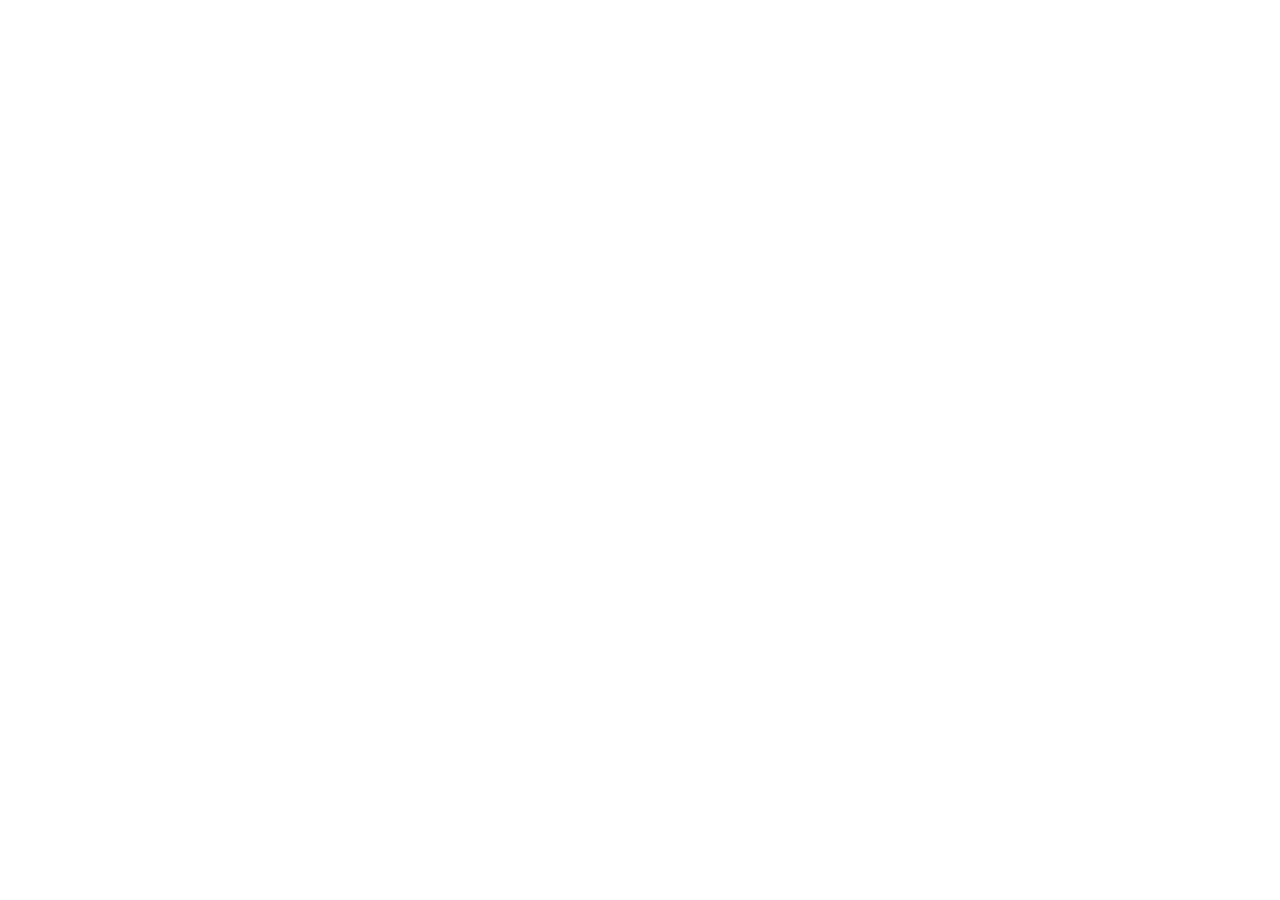
==== commit e7120fc8: "Publish StatPick trainer v0.2" ====
--- a/index.html
+++ b/index.html
@@ -1,1125 +1,14 @@
 <!doctype html>
 <html lang="zh-CN">
 <head>
-<meta charset="utf-8">
-<meta name="viewport" content="width=device-width, initial-scale=1">
-<title>统计选型地图 · StatPick</title>
-<meta name="description" content="不按知识点学统计，按场景学方法选型：58 张方法卡、12 个模块、3 棵决策树、12 道自测。">
-<style>
-:root {
-  --bg: #f6f3ec;
-  --panel: #fffdf8;
-  --panel-2: #efeade;
-  --ink: #1c1b18;
-  --muted: #6d675c;
-  --line: #e0d9cb;
-  --accent: #b3442c;
-  --accent-2: #2f6f68;
-  --good: #2f6b3f;
-  --bad: #a3342a;
-  --shadow: 0 12px 40px rgba(40, 32, 20, .08);
-  --sans: "PingFang SC", "Hiragino Sans GB", "Microsoft YaHei", system-ui, -apple-system, sans-serif;
-  --serif: "Songti SC", "Noto Serif SC", "Source Han Serif SC", Georgia, serif;
-  --mono: ui-monospace, SFMono-Regular, Menlo, Consolas, monospace;
-  --sidebar: 288px;
-}
-[data-theme="dark"] {
-  --bg: #131210;
-  --panel: #1c1a17;
-  --panel-2: #24211d;
-  --ink: #eae4d8;
-  --muted: #a49b8b;
-  --line: #302b25;
-  --accent: #e07a5f;
-  --accent-2: #6fb3a8;
-  --good: #8bc79a;
-  --bad: #e08078;
-  --shadow: 0 12px 40px rgba(0, 0, 0, .35);
-}
-* { box-sizing: border-box; }
-html { scroll-behavior: smooth; }
-body {
-  margin: 0;
-  background: var(--bg);
-  color: var(--ink);
-  font-family: var(--sans);
-  font-size: 17px;
-  line-height: 1.95;
-  letter-spacing: .01em;
-  overflow-x: clip;
-}
-a { color: var(--accent-2); text-decoration-thickness: 1px; text-underline-offset: 3px; }
-a:hover { color: var(--accent); }
-button, input, select { font: inherit; color: inherit; }
-:focus-visible { outline: 2px solid var(--accent); outline-offset: 3px; border-radius: 4px; }
-
-/* ---------- shell ---------- */
-#sidebar {
-  position: fixed;
-  inset: 0 auto 0 0;
-  width: var(--sidebar);
-  background: var(--panel);
-  border-right: 1px solid var(--line);
-  display: flex;
-  flex-direction: column;
-  z-index: 50;
-  transition: transform .24s ease;
-}
-.side-head { padding: 22px 22px 12px; border-bottom: 1px solid var(--line); }
-.side-kicker { font-size: 11px; letter-spacing: .18em; text-transform: uppercase; color: var(--muted); }
-.side-title { font-family: var(--serif); font-size: 22px; line-height: 1.3; margin: 6px 0 12px; }
-.progress { height: 3px; background: var(--panel-2); border-radius: 99px; overflow: hidden; }
-.progress span { display: block; height: 100%; width: 0; background: var(--accent); transition: width .1s linear; }
-.side-nav { padding: 10px 10px 20px; overflow-y: auto; flex: 1; overscroll-behavior: contain; }
-.nav-link {
-  display: block;
-  padding: 7px 12px;
-  margin: 1px 0;
-  font-size: 13.5px;
-  line-height: 1.45;
-  color: var(--muted);
-  text-decoration: none;
-  border-left: 2px solid transparent;
-  border-radius: 0 6px 6px 0;
-}
-.nav-link:hover { color: var(--ink); background: var(--panel-2); }
-.nav-link[aria-current="true"] { color: var(--accent); border-left-color: var(--accent); background: var(--panel-2); font-weight: 600; }
-.nav-link .num { display: inline-block; width: 22px; color: var(--muted); font-variant-numeric: tabular-nums; }
-.nav-link[aria-current="true"] .num { color: var(--accent); }
-.side-foot { padding: 12px 18px 18px; border-top: 1px solid var(--line); display: flex; gap: 8px; align-items: center; flex-wrap: wrap; }
-.side-foot .meta { font-size: 11.5px; color: var(--muted); margin-right: auto; }
-.icon-btn {
-  border: 1px solid var(--line);
-  background: var(--panel);
-  border-radius: 8px;
-  padding: 5px 9px;
-  font-size: 12.5px;
-  cursor: pointer;
-}
-.icon-btn:hover { border-color: var(--accent); color: var(--accent); }
-#main { margin-left: var(--sidebar); min-width: 0; }
-#content { max-width: 880px; margin: 0 auto; padding: 48px 40px 110px; }
-#drawer-btn {
-  display: none;
-  position: fixed;
-  left: 16px;
-  bottom: 16px;
-  z-index: 60;
-  background: var(--panel);
-  border: 1px solid var(--line);
-  box-shadow: var(--shadow);
-  border-radius: 999px;
-  padding: 10px 16px;
-  font-size: 14px;
-  cursor: pointer;
-}
-#overlay {
-  display: none;
-  position: fixed;
-  inset: 0;
-  background: rgba(0, 0, 0, .42);
-  z-index: 45;
-}
-body.nav-open #overlay { display: block; }
-@media (max-width: 1099px) {
-  #sidebar { transform: translateX(-102%); box-shadow: var(--shadow); }
-  body.nav-open #sidebar { transform: none; }
-  #main { margin-left: 0; }
-  #drawer-btn { display: inline-flex; align-items: center; gap: 6px; }
-  body.nav-open #drawer-btn { display: none; }
-  #content { padding: 28px 20px 100px; }
-}
-
-/* ---------- hero ---------- */
-.hero { padding: 10px 0 26px; border-bottom: 1px solid var(--line); margin-bottom: 8px; }
-.hero .kicker { font-size: 12px; letter-spacing: .16em; color: var(--accent); text-transform: uppercase; font-weight: 700; }
-.hero h1 { font-family: var(--serif); font-size: clamp(34px, 5vw, 54px); line-height: 1.18; margin: 10px 0 12px; letter-spacing: -.01em; }
-.hero .sub { font-size: 17px; color: var(--muted); max-width: 40em; margin: 0 0 18px; line-height: 1.8; }
-.chips { display: flex; flex-wrap: wrap; gap: 8px; margin: 14px 0 18px; }
-.chip { font-size: 12.5px; border: 1px solid var(--line); background: var(--panel); padding: 4px 10px; border-radius: 999px; color: var(--muted); }
-.chip b { color: var(--ink); font-variant-numeric: tabular-nums; }
-.hero-actions { display: flex; gap: 10px; flex-wrap: wrap; }
-.btn {
-  display: inline-flex;
-  align-items: center;
-  gap: 6px;
-  border: 1px solid var(--line);
-  background: var(--panel);
-  border-radius: 9px;
-  padding: 8px 14px;
-  font-size: 14px;
-  cursor: pointer;
-  text-decoration: none;
-  color: var(--ink);
-}
-.btn.primary { background: var(--accent); border-color: var(--accent); color: #fff; }
-.btn:hover { border-color: var(--accent); }
-.btn.primary:hover { filter: brightness(1.06); }
-
-/* ---------- prose ---------- */
-#content .hero + h2 { margin-top: 30px; padding-top: 0; border-top: 0; }
-#content h2 {
-  font-family: var(--serif);
-  font-size: clamp(25px, 3.2vw, 32px);
-  line-height: 1.3;
-  margin: 64px 0 18px;
-  padding-top: 22px;
-  border-top: 1px solid var(--line);
-  scroll-margin-top: 24px;
-}
-#content h2 .hnum { color: var(--accent); font-family: var(--sans); font-size: .62em; font-weight: 700; letter-spacing: .08em; margin-right: 10px; vertical-align: 2px; }
-#content h3 { font-size: 20px; margin: 30px 0 10px; line-height: 1.45; }
-#content p { margin: 0 0 1.25em; }
-#content strong { font-weight: 700; }
-#content code { font-family: var(--mono); font-size: .86em; background: var(--panel-2); padding: 2px 5px; border-radius: 4px; overflow-wrap: anywhere; }
-#content blockquote { margin: 18px 0; padding: 12px 18px; border-left: 3px solid var(--accent); background: var(--panel); color: var(--muted); }
-#content ul, #content ol { padding-left: 1.4em; }
-#content li { margin: .3em 0; }
-.cite { font-size: 10.5px; color: var(--accent-2); text-decoration: none; border-bottom: 1px dotted var(--accent-2); padding: 0 1px; white-space: nowrap; }
-.cite:hover { color: var(--accent); border-color: var(--accent); }
-.table-wrap { width: 100%; overflow-x: auto; margin: 18px 0 24px; border: 1px solid var(--line); border-radius: 10px; background: var(--panel); }
-table { width: 100%; border-collapse: collapse; font-size: 14px; line-height: 1.65; }
-th, td { text-align: left; vertical-align: top; padding: 9px 12px; border-bottom: 1px solid var(--line); overflow-wrap: anywhere; }
-th { background: var(--panel-2); font-size: 12.5px; letter-spacing: .03em; color: var(--muted); font-weight: 600; white-space: nowrap; }
-tr:last-child td { border-bottom: 0; }
-tbody tr:hover { background: color-mix(in srgb, var(--accent) 4%, transparent); }
-
-/* ---------- cards ---------- */
-.block-title { font-family: var(--serif); font-size: 24px; margin: 34px 0 6px; }
-.block-sub { color: var(--muted); font-size: 14px; margin: 0 0 16px; }
-.cards-toolbar {
-  display: flex; flex-wrap: wrap; gap: 8px; align-items: center;
-  padding: 10px; border: 1px solid var(--line); border-radius: 12px; background: var(--panel);
-  margin: 14px 0 10px;
-}
-.cards-toolbar input[type="search"] {
-  flex: 1 1 220px; min-width: 0;
-  border: 1px solid var(--line); background: var(--bg); border-radius: 8px; padding: 8px 10px; font-size: 14px;
-}
-.cards-toolbar select {
-  border: 1px solid var(--line); background: var(--bg); border-radius: 8px; padding: 8px 8px; font-size: 13px; max-width: 100%;
-}
-.cards-count { font-size: 12.5px; color: var(--muted); margin-left: auto; white-space: nowrap; }
-.cards-grid { display: grid; grid-template-columns: repeat(2, minmax(0, 1fr)); gap: 12px; }
-@media (max-width: 780px) { .cards-grid { grid-template-columns: minmax(0, 1fr); } }
-.card {
-  background: var(--panel); border: 1px solid var(--line); border-radius: 12px; padding: 14px 15px 12px;
-  display: flex; flex-direction: column; gap: 6px; min-width: 0;
-}
-.card:hover { border-color: color-mix(in srgb, var(--accent) 45%, var(--line)); }
-.card-head { display: flex; align-items: flex-start; gap: 8px; }
-.card-head h3 { margin: 0; font-size: 16.5px; line-height: 1.4; flex: 1; }
-.card-head .en { display: block; font-size: 11px; color: var(--muted); font-weight: 400; margin-top: 2px; }
-.tier { flex: 0 0 auto; font-size: 11px; font-weight: 700; border-radius: 6px; padding: 1px 6px; border: 1px solid currentColor; }
-.tier.S { color: var(--accent); }
-.tier.A { color: var(--accent-2); }
-.tier.B { color: #8a6a2f; }
-.tier.C { color: var(--muted); }
-.card .answer { font-size: 14px; line-height: 1.7; margin: 0; }
-.card .modtag { font-size: 11px; color: var(--muted); }
-.card details { margin-top: 2px; }
-.card summary { cursor: pointer; font-size: 12.5px; color: var(--accent-2); list-style: none; }
-.card summary::-webkit-details-marker { display: none; }
-.card summary::before { content: "＋ "; }
-.card details[open] summary::before { content: "－ "; }
-.kv { display: grid; grid-template-columns: 74px minmax(0, 1fr); gap: 4px 8px; font-size: 13px; line-height: 1.65; margin: 8px 0 2px; }
-.kv dt { color: var(--muted); }
-.kv dd { margin: 0; overflow-wrap: anywhere; }
-.card-actions { display: flex; gap: 8px; margin-top: auto; padding-top: 6px; }
-.mini { font-size: 11.5px; border: 1px solid var(--line); background: transparent; border-radius: 6px; padding: 3px 8px; cursor: pointer; color: var(--muted); }
-.mini:hover { border-color: var(--accent); color: var(--accent); }
-.mini[aria-pressed="true"] { background: var(--accent); border-color: var(--accent); color: #fff; }
-.empty { color: var(--muted); font-size: 14px; padding: 18px 4px; }
-
-/* compare tray */
-#tray {
-  position: fixed; left: 50%; bottom: 16px; transform: translate(-50%, 130%);
-  background: var(--panel); border: 1px solid var(--line); box-shadow: var(--shadow);
-  border-radius: 999px; padding: 8px 10px 8px 16px; display: flex; gap: 8px; align-items: center;
-  z-index: 70; transition: transform .2s ease; max-width: calc(100vw - 24px);
-}
-#tray.show { transform: translate(-50%, 0); }
-#tray .tray-text { font-size: 13px; color: var(--muted); white-space: nowrap; }
-#modal {
-  position: fixed; inset: 0; background: rgba(0, 0, 0, .45); z-index: 80; display: none;
-  align-items: center; justify-content: center; padding: 20px;
-}
-#modal.show { display: flex; }
-.modal-card { background: var(--panel); border: 1px solid var(--line); border-radius: 14px; box-shadow: var(--shadow); width: min(980px, 100%); max-height: 86vh; overflow: auto; padding: 18px; }
-.modal-head { display: flex; align-items: center; gap: 12px; margin-bottom: 10px; }
-.modal-head h3 { margin: 0; font-size: 18px; flex: 1; }
-
-/* ---------- quiz ---------- */
-.quiz-summary { display: flex; align-items: center; gap: 12px; flex-wrap: wrap; background: var(--panel); border: 1px solid var(--line); border-radius: 10px; padding: 10px 14px; margin: 16px 0 14px; }
-.quiz-summary .score { font-size: 14px; }
-.quiz-summary .score b { font-variant-numeric: tabular-nums; }
-.q { background: var(--panel); border: 1px solid var(--line); border-radius: 12px; padding: 16px; margin: 12px 0; }
-.q h4 { margin: 0 0 6px; font-size: 17px; line-height: 1.45; }
-.q .qmod { font-size: 11px; color: var(--accent); letter-spacing: .06em; }
-.q .ctx { font-size: 14.5px; color: var(--muted); margin: 6px 0 4px; line-height: 1.75; }
-.q .ask { font-size: 14px; font-weight: 600; margin: 8px 0; }
-.opts { display: grid; gap: 7px; }
-.opt {
-  text-align: left; border: 1px solid var(--line); background: var(--bg); border-radius: 9px;
-  padding: 9px 12px; font-size: 14px; line-height: 1.6; cursor: pointer;
-}
-.opt:hover:not(:disabled) { border-color: var(--accent); }
-.opt:disabled { cursor: default; }
-.opt.correct { border-color: var(--good); background: color-mix(in srgb, var(--good) 12%, var(--panel)); }
-.opt.wrong { border-color: var(--bad); background: color-mix(in srgb, var(--bad) 10%, var(--panel)); }
-.opt .why { display: block; font-size: 12.5px; color: var(--muted); margin-top: 4px; }
-.opt .why[hidden] { display: none; }
-.fb { margin-top: 9px; font-size: 13.5px; line-height: 1.75; padding: 10px 12px; border-radius: 8px; background: var(--panel-2); }
-.fb b { color: var(--ink); }
-.q.done .ask { color: var(--muted); }
-
-/* ---------- trees ---------- */
-.trees { display: grid; gap: 16px; margin: 20px 0 28px; }
-.tree { background: var(--panel); border: 1px solid var(--line); border-radius: 12px; padding: 16px; min-width: 0; }
-.tree h3 { margin: 0 0 12px; font-size: 17px; }
-.tnode { display: inline-block; background: var(--panel-2); border: 1px solid var(--line); border-radius: 8px; padding: 6px 10px; font-size: 13.5px; font-weight: 600; }
-.tree > .tnode { background: color-mix(in srgb, var(--accent) 10%, var(--panel)); border-color: color-mix(in srgb, var(--accent) 35%, var(--line)); }
-.tbranch { margin: 8px 0 0 10px; padding-left: 12px; border-left: 2px solid var(--line); display: grid; grid-template-columns: 84px minmax(0, 1fr); gap: 8px; align-items: start; }
-.tlabel { font-size: 12px; font-weight: 700; color: var(--accent-2); padding-top: 5px; }
-.tchild { display: flex; flex-direction: column; gap: 6px; min-width: 0; }
-.tleaf { font-size: 13px; line-height: 1.6; color: var(--ink); }
-.tleaf b { color: var(--accent); }
-@media (max-width: 620px) {
-  .tbranch { grid-template-columns: 64px minmax(0, 1fr); }
-  .tlabel { font-size: 11px; }
-}
-
-/* ---------- sources ---------- */
-#sources-table td:first-child { white-space: nowrap; font-variant-numeric: tabular-nums; }
-#sources-table td:nth-child(2) { width: 34%; min-width: 200px; }
-#sources-table td:nth-child(4) { width: 42%; }
-.ev { font-size: 11px; color: var(--muted); border: 1px solid var(--line); border-radius: 5px; padding: 1px 5px; white-space: nowrap; }
-
-/* ---------- footer ---------- */
-.footer { margin-top: 56px; padding-top: 18px; border-top: 1px solid var(--line); color: var(--muted); font-size: 12.5px; }
-.footer a { color: var(--accent-2); }
-
-/* ---------- print ---------- */
-@media print {
-  #sidebar, #drawer-btn, #overlay, #tray { display: none !important; }
-  #main { margin: 0; }
-  #content { max-width: none; padding: 0; }
-  body { background: #fff; color: #000; font-size: 11pt; }
-  .card, .q, .tree { break-inside: avoid; }
-  a { color: #000; }
-}
-@media (prefers-reduced-motion: reduce) {
-  html { scroll-behavior: auto; }
-  * { transition: none !important; }
-}
-
-.skip { position: absolute; left: -999px; top: 8px; background: var(--panel); padding: 8px 12px; border-radius: 8px; z-index: 999; }
-.skip:focus { left: 8px; }
-.ref-note { font-size: 12.5px; color: var(--muted); }
-.noscript { padding: 12px; border: 1px solid var(--line); border-radius: 8px; }
-</style>
-<script>window.__errors=[];window.addEventListener("error",function(e){window.__errors.push((e.message||"")+" @ "+(e.lineno||0));});</script>
-<script>
-try {
-  var t = localStorage.getItem("statpick.theme");
-  if (t === "dark" || (!t && window.matchMedia && window.matchMedia("(prefers-color-scheme: dark)").matches)) {
-    document.documentElement.setAttribute("data-theme", "dark");
-  }
-} catch (e) {}
-</script>
+  <meta charset="utf-8" />
+  <meta name="viewport" content="width=device-width, initial-scale=1" />
+  <title>StatPick · 统计选型训练场</title>
+  <meta name="description" content="不按知识点学统计，按场景练方法选型：108 道四段式题、58 张方法卡、间隔复习、BYOK 批改。" />
+  <script type="module" crossorigin src="/statpick/assets/index-CvOfuQN_.js"></script>
+  <link rel="stylesheet" crossorigin href="/statpick/assets/index-BF0zsCVk.css">
 </head>
 <body>
-<a class="skip" href="#content">跳到正文</a>
-<div id="sidebar"></div>
-<main id="main"><div id="content">
-<noscript><p class="noscript">卡片、决策树和自测需要 JavaScript。</p></noscript>
-<h2 id="s0"><span class="hnum">0</span>十分钟速读</h2>
-<p>这份地图只做一件事，把企业里常见的统计方法和你在真实场景里该怎么选放在同一张桌上，让你先看见全貌，再决定从哪一格开始练；它不按章节讲定义，也不要求你背完公式才准开始，因为方法选型从来不是回忆题，而是一道在约束条件下做取舍的判断题。</p>
-<p>你手上有一个业务问题，数据长成这个样子，老板要你在周五之前给一个能拍板的结论，这时候你真正需要的不是把 t 检验、卡方和回归的定义再背一遍，而是先判断这个问题的目标到底是什么，因为目标一变，后面该看的数据结构、该检查的前提，以及该报的误差就全变了。</p>
-<p>这份报告有五条结论，你先记住它们，后面每一节都在为这五条补证据；第一，方法选型是决策技能，练的是先问目标和数据结构，而不是先想检验名字；第二，企业里最高频的是描述与区间、两组比较和回归、实验和预测，经典检验是这些动作底下的零件；第三，小样本比例、配对结构，还有多重比较和极端值，是最容易让你翻车的四个点；第四，统计显著不等于业务重要，你必须同时报效应量、区间和犯错的代价；第五，你的十二个模块和每天二十分钟的循环，比一份更长的课程表更有用。</p>
-<p>如果你只有十分钟，读这一节、第三棵决策树和第四节的方法卡索引就够了；如果你有四十五分钟，再加第一节的学习方法和第二节的企业方法，然后把十二道开场题做一遍，错三题以内算建立框架，错五题以上说明你需要的不是更多阅读，而是马上开始做题。</p>
-<h2 id="s1"><span class="hnum">1</span>学习方法：为什么“看懂了”不等于“会选”</h2>
-<p>方法选型是一种分类决策技能，你面对的是一个没见过的场景，要在几秒钟内判断它属于哪一类问题、数据结构允许哪些方法、哪个前提最可能失效，这种能力和背定义的能力不是同一种东西，因为背定义只需要记住词，而做判断需要在一堆表面细节里认出深层结构；Chi 等人在物理题分类实验里早就看到，专家按深层原理分组，新手按表面特征分组 <a class="cite" href="#s-S12">S12</a>。</p>
-<p>认知科学里最稳的一条结论是提取练习比重读有效，你合上书，自己把“这个场景该用什么、为什么”说出来，记忆和迁移都比再读一遍强；你看，Dunlosky 等人评估了十种常见学习技术，练习测试和分散练习拿到高效用评级，重读、划线和总结只拿到低效用，这个排序和大多数人的直觉相反 <a class="cite" href="#s-S01">S01</a>；Adesope 等人的元分析也发现练习测试比重读和其他对照条件更有效 <a class="cite" href="#s-S02">S02</a>，Rowland 的元分析进一步指出，回忆式测试比重认式测试带来的收益更大 <a class="cite" href="#s-S03">S03</a>。</p>
-<p>第二条是间隔，你想啊，你今天学会一个判断，隔一天，隔三天，隔一周，隔三周各回来一次，比一个下午连刷五十题更能留住；Cepeda 等人汇总了 839 个分散练习的评估，发现最佳复习间隔会随着你要保留的时间变长而变长，所以你不能用一个固定的“三天后复习”打发所有内容 <a class="cite" href="#s-S04">S04</a>。</p>
-<p>第三条是交错，说白了，你把不同模块的题混在一起做，会比一个模块连做二十题更难受，但正是这种难受逼你去辨别“这道题和上一道到底差在哪”；Brunmair 和 Richter 的元分析发现交错对归纳学习有正效应，但效应受材料相似性和复杂度调节，说明文和单词类材料的收益就要谨慎 <a class="cite" href="#s-S05">S05</a>。</p>
-<p>第四条是工作样例，你看，你刚接触一个方法时，先看一个带数字的完整算例，再逐步撤掉步骤自己补，比一上来就硬解题更省认知资源；说白了，Sweller 的认知负荷理论解释了为什么新手的解题努力常常花在“怎么算”上，而不是“为什么选它”上，Renkl 和 Atkinson 则证明逐步撤除的样例比一直看或直接做题更利于迁移 <a class="cite" href="#s-S10">S10</a><a class="cite" href="#s-S11">S11</a>。</p>
-<p>第五条是对比案例，其实，你把两个只差一个条件的场景放在一起看，比如“两组不同的人”和“同一批人前后测”，你会立刻看见配对结构才是决定 t 检验版本的那个深层特征；Alfieri 等人汇总了 57 个实验、336 个检验，案例比较比单例和传统讲授的平均效应量是 d=0.50，而且“让学习者找相似”“比较后再给原理”“比较完立即测试”是最有效的三个调节项 <a class="cite" href="#s-S08">S08</a>。</p>
-<p>第六条是反馈，你看，你答错之后不能只看到正确答案，还要看到“你为什么会选它”和“这个错法在什么条件下会变成对的”；Wisniewski 等人汇总了 435 项研究、994 个效应，反馈总体 d=0.48，但异质性很大，说明反馈的内容和形式比“有没有反馈”更重要 <a class="cite" href="#s-S07">S07</a>。</p>
-<p>第七条是自我解释，其实，你在选完方法后补一句“因为这两组是同一批人，所以不能用独立样本 t”，这句话会逼你把直觉翻译成可检验的理由；Bisra 等人的元分析专门看自我解释，但我没取到摘要，所以只把它当作方向性提示，不拿一个漂亮数字唬你 <a class="cite" href="#s-S06">S06</a>。</p>
-<p>反过来，有两件事看起来像学习，其实没有证据支持；Pashler 等人审查了学习风格匹配的研究，找不到“按视觉/听觉型设计课程”能产生的那种交互效应 <a class="cite" href="#s-S09">S09</a>，而 Roediger 和 Karpicke 的实验里，重读在 5 分钟后确实更好，但一周后测试组反超 <a class="cite" href="#s-S15">S15</a>，这说明熟悉感很容易被误当成掌握。</p>
-<p>先试后教也不是一句口号，Kapur 的有效失败和 Schwartz 与 Bransford 的 A Time For Telling 都指向同一件事，先让学习者自己尝试、再给规范讲解，迁移表现反而更好 <a class="cite" href="#s-S13">S13</a><a class="cite" href="#s-S14">S14</a>；当然，失败之后必须有整合讲解，否则就只是失败。</p>
-<p>第八条是校准，你在提交答案前先给自己打一个 1 到 5 分的把握，做完之后把“你以为的对”和“实际的对”画在一起，你会发现自己最常犯的错不是不会，而是过度自信；这类元认知训练在统计学习里尤其重要，因为 p 值和置信区间是最容易被“读起来很顺”骗过去的两块内容 <a class="cite" href="#s-S18">S18</a><a class="cite" href="#s-S20">S20</a>。</p>
-<p>第九条是迁移，你想想，你在招聘漏斗里学会了 Fisher 精确检验，换到制造业的缺陷率对比还能不能认出来，取决于你练过多少个换了表面特征的场景；GAISE 2016 反复强调统计应该作为一个探究过程来教，而不是一堆互不相关的公式，原因就在这里 <a class="cite" href="#s-S22">S22</a>；Chance 等人也讨论过技术工具在统计教学里的选择和实施挑战 <a class="cite" href="#s-S21">S21</a>。</p>
-<p>第十条是认知负荷，你一屏只放一个判断，公式后置，先把“目标是什么、数据长什么样，以及前提是否满足”三件事问完，再让符号进场，因为新手的工作记忆一旦被符号占满，就没有余力去比较候选方法了 <a class="cite" href="#s-S10">S10</a>。</p>
-<p>最后两条是统计教育自己的经验，一条是问题先行，Wild 和 Pfannkuch 把统计思维拆成探究循环、质疑循环以及四种思维类型和 disposition 四个维度，核心不是算得快，而是知道自己在探究的哪一步 <a class="cite" href="#s-S18">S18</a>；另一条是模拟和重抽样，Tintle 等人发现用模拟方法讲推断，能让学生更清楚地看见“如果原假设为真，世界会怎样”，而不是把 p 值当成一个神秘数字 <a class="cite" href="#s-S19">S19</a>。</p>
-<div class="table-wrap"><table>
-<thead>
-<tr>
-<th>学习技术</th>
-<th>证据强度</th>
-<th>在网站里的落地</th>
-</tr>
-</thead>
-<tbody>
-<tr>
-<td>提取练习</td>
-<td>强，元分析支持</td>
-<td>先做题再看卡，答案提交前不显示</td>
-</tr>
-<tr>
-<td>分散练习</td>
-<td>强，839 个评估</td>
-<td>1/3/7/21 天复习盒</td>
-</tr>
-<tr>
-<td>交错练习</td>
-<td>中到强，受材料调节</td>
-<td>复习队列混模块，不连续出同模块</td>
-</tr>
-<tr>
-<td>工作样例</td>
-<td>强，新手尤其明显</td>
-<td>每模块一个带数字的最小算例，再逐步撤掉</td>
-</tr>
-<tr>
-<td>对比案例</td>
-<td>强，d=0.50</td>
-<td>每模块至少一组只差一个条件的近邻对</td>
-</tr>
-<tr>
-<td>具体反馈</td>
-<td>强，d=0.48 但异质</td>
-<td>每个干扰项都有独立错因解释</td>
-</tr>
-<tr>
-<td>自我解释</td>
-<td>中，方向一致</td>
-<td>选完方法后必须补一句“因为……”</td>
-</tr>
-<tr>
-<td>校准</td>
-<td>中</td>
-<td>提交前打把握分，画置信桶准确率</td>
-</tr>
-<tr>
-<td>迁移</td>
-<td>中</td>
-<td>每模块一道跨行业冷案</td>
-</tr>
-<tr>
-<td>认知负荷</td>
-<td>强</td>
-<td>一屏一个判断，公式后置</td>
-</tr>
-<tr>
-<td>问题先行</td>
-<td>强，GAISE 推荐</td>
-<td>场景先于定义，先问目标再问方法</td>
-</tr>
-<tr>
-<td>正面拆误解</td>
-<td>中</td>
-<td>每模块列两条最常见错法</td>
-</tr>
-</tbody>
-</table></div>
-<p>这些证据合起来指向一个不太讨喜的结论，你最该做的不是再找一本更全的教材，而是把每个方法绑到一个判断动作上，先做题再看卡，错了就回到那个只差一个条件的近邻场景，隔几天再用混合题把它捞回来；这套循环听起来很朴素，所以它同时命中了提取与间隔、交错以及对比和反馈五个高证据强度的机制。</p>
-<p>我给你一个二十分钟的日循环，三分钟读一张卡，十分钟做三道题，五分钟用三句话把“我会怎么跟老板说”讲出来，最后两分钟只记一件事，我这次错在目标和结构、前提以及计算或解读越界；你不需要每天都学新模块，所以复习题占一半时间，效果反而更好。</p>
-<p>这里要提醒你一个自己的风险，你过去的学习习惯是画 canvas、搭框架，再把资料收得很整齐，这些动作让你产生“我在推进”的感觉，但它们不等于会判断；你自己在复盘里写过，很多线推进到“有文件、有框架”就停了，因为下一步要交付到外部，而交付会被评价 <a class="cite" href="#ref-r1">R1</a>，所以这份地图每一节后面都放了判断题，网站默认首页也应该是今日队列，而不是目录。</p>
-<h2 id="s2"><span class="hnum">2</span>企业里到底在用什么</h2>
-<p>先说一句不讨巧的话，世界上没有一份“全球企业统计方法使用普查”，任何声称“全球最常用”的排行榜，要么样本只覆盖某一个行业，要么把工具使用和方法使用混在一起；我能做的是用四类证据交叉验证，再把方法分成 S/A/B/C 四层，告诉你哪些是几乎每个数据岗都会碰到的前置，哪些是特定行业的高频，哪些是低频但关键。</p>
-<p>第一类证据是招聘 JD，我采了 40 条远程数据岗位的公开描述，样本里 SQL 出现 16 次、Python 出现 21 次、A/B 测试出现 8 次、时间序列出现 6 次、回归出现 3 次，而 t 检验、卡方和 ANOVA 这些具名经典检验几乎没有出现 <a class="cite" href="#s-S34">S34</a>；这不是说企业不用它们，而是说 JD 主要写工具、实验和业务动作，真正的统计方法藏在“实验设计”“指标口径”“因果评估”这些词后面，所以你不能靠数 JD 里的方法名来判断什么重要。</p>
-<p>第二类证据是从业者调查和教材，年度调查的口径差异很大，有的问工具，有的问算法，年份也参差不齐，所以我把它们降为辅助；真正稳定的是教材的核心章节，Bruce 和 Bruce 的《面向数据科学家的实用统计学》第二版把数据科学常用统计压成七章，探索性数据分析、数据与抽样分布、统计实验与显著性检验、回归与预测和分类，再往下是统计机器学习、无监督学习，这七章就是企业数据分析的常见骨架 <a class="cite" href="#s-S31">S31</a>。</p>
-<p>第三类证据是工具和行业标准，NIST/SEMATECH 的电子手册按工程目的组织方法，先做探索性数据分析，再做测量过程分析，接着做过程建模和试验设计，最后是过程控制和过程能力，以及可靠性，这七块对应制造和质量岗的日常 <a class="cite" href="#s-S24">S24</a>；ICH E9(R1) 则把临床统计的第一件事定成“先写 estimand，再选分析方法”，也就是先把你要估的那个量说清楚，再谈用什么模型 <a class="cite" href="#s-S23">S23</a>；巴塞尔协议把信用风险、市场风险和操作风险的模型验证写进了监管框架，评分卡和回测不是可选动作 <a class="cite" href="#s-S33">S33</a>。</p>
-<p>第四类证据是大厂实践，微软 Bing 在 2013 年就有每天 200 多个并发实验，LinkedIn 后来到了 400 多个，13 家机构在 2019 年的实验峰会上共同总结的挑战里，样本比例失衡、偷看结果，以及多重比较和指标选择都排在前面 <a class="cite" href="#s-S25">S25</a><a class="cite" href="#s-S27">S27</a><a class="cite" href="#s-S28">S28</a>；这些论文的共同点是，实验平台越成熟，越不讨论“用 t 还是 z”，而是讨论随机化单位、方差缩减，以及序贯规则和治理机制，这说明企业真正稀缺的能力是设计和判断，不是套公式；微软的 ExP 平台公开介绍也把可信实验、低摩擦流程和规模化验证写成了核心目标 <a class="cite" href="#s-S35">S35</a>。</p>
-<div class="table-wrap"><table>
-<thead>
-<tr>
-<th>层级</th>
-<th>代表方法</th>
-<th>为什么在这一层</th>
-</tr>
-</thead>
-<tbody>
-<tr>
-<td>S</td>
-<td>描述、标准误与区间、两比例与卡方、t 与 ANOVA、线性回归、逻辑回归、A/B 与样本量</td>
-<td>几乎每个数据岗都会碰到，而且是其他方法的前置</td>
-</tr>
-<tr>
-<td>A</td>
-<td>异常值诊断、Bootstrap、非参数检验、回归诊断、ROC 与校准、序贯、CUPED、DiD、时间序列、聚类、PCA</td>
-<td>高频且不容易替代，出错的代价大</td>
-</tr>
-<tr>
-<td>B</td>
-<td>稳健回归、RDD、IV、合成控制、因子分析、贝叶斯、生存分析、混合模型、MSA 与 SPC、抽样加权、信度、联合分析、非劣效</td>
-<td>特定行业里是硬要求，换个行业可能一年用不上</td>
-</tr>
-<tr>
-<td>C</td>
-<td>IRT、MMM</td>
-<td>低频但关键，知道什么时候该找专家就够</td>
-</tr>
-</tbody>
-</table></div>
-<div class="table-wrap"><table>
-<thead>
-<tr>
-<th>行业</th>
-<th>高频方法</th>
-<th>典型问题</th>
-</tr>
-</thead>
-<tbody>
-<tr>
-<td>互联网产品</td>
-<td>A/B 实验、漏斗、留存、归因、因果推断</td>
-<td>改版有没有用、哪个渠道真增量</td>
-</tr>
-<tr>
-<td>咨询</td>
-<td>问卷、回归、联合分析、政策评估</td>
-<td>客户该进哪个市场、定价多少</td>
-</tr>
-<tr>
-<td>金融</td>
-<td>评分卡、时间序列、压力测试、模型验证</td>
-<td>违约概率、风险资本、模型是否可靠</td>
-</tr>
-<tr>
-<td>制造</td>
-<td>SPC、MSA、DOE、能力指数</td>
-<td>过程稳不稳、量具准不准、参数怎么调</td>
-</tr>
-<tr>
-<td>医药</td>
-<td>随机对照、ANCOVA、混合模型、生存分析、非劣效</td>
-<td>药有没有效、能不能证明不差</td>
-</tr>
-<tr>
-<td>市场研究</td>
-<td>联合分析、MMM、Uplift、分群</td>
-<td>用户看重什么、预算怎么分</td>
-</tr>
-<tr>
-<td>人力</td>
-<td>信度效度、IRT、生存分析、回归</td>
-<td>评分准不准、谁会离职、渠道有没有效</td>
-</tr>
-</tbody>
-</table></div>
-<p>这张地图对你的意义不是“全都要学”，而是让你知道自己现在缺的是哪一层；你的招聘漏斗工作最常碰的是 S 层和 A 层的比例、区间，以及实验和回归，但你的 AI 评分和看板工作会把你推向 M7 的一致性、M8 的功效和 M9 的因果，所以十二个模块的顺序应该按“你下周要用什么”排，而不是按教材章节排。</p>
-<h2 id="s3"><span class="hnum">3</span>六问与三棵决策树</h2>
-<p>任何一个场景进来，你先过六个问题，目标是什么、分析单位是谁，以及结果变量是什么类型、分组是独立还是配对、数据是随机还是观察来的、你要的答案是“有没有差异”“多大差异”“能不能预测”还是“能不能归因”；这六个问题不需要背，你把它写在一张纸上，每次卡住就从头过一遍，八成的时间你会发现问题根本不在方法，而在你还没说清楚要回答什么。</p>
-<div class="table-wrap"><table>
-<thead>
-<tr>
-<th>问题</th>
-<th>你要判断什么</th>
-<th>常见错法</th>
-</tr>
-</thead>
-<tbody>
-<tr>
-<td>目标</td>
-<td>描述、估计、比较、找关系、判因果还是预测</td>
-<td>目标是估计却去做检验</td>
-</tr>
-<tr>
-<td>分析单位</td>
-<td>一行代表一个人、一次申请还是一周</td>
-<td>把同一人的多条记录当独立样本</td>
-</tr>
-<tr>
-<td>结果类型</td>
-<td>连续、二分类、计数、等级还是时间</td>
-<td>连续结果用卡方</td>
-</tr>
-<tr>
-<td>分组结构</td>
-<td>独立、配对、重复测量还是嵌套</td>
-<td>配对数据拆成两组</td>
-</tr>
-<tr>
-<td>数据来源</td>
-<td>随机分配、观察、抽样还是全量</td>
-<td>观察数据直接说因果</td>
-</tr>
-<tr>
-<td>答案形式</td>
-<td>有没有差异、多大差异、能不能预测、能不能归因</td>
-<td>用 p 值回答“多大”</td>
-</tr>
-</tbody>
-</table></div>
-<p>第一棵树是比较类，你先看结果是连续还是 0/1，连续且两组独立就用 Welch t，连续且同一批人前后测就用配对 t，连续且三组以上就用 ANOVA 或 Welch ANOVA，0/1 且两组独立就看事件数，够大用两比例 z，太小用 Fisher，0/1 且同一批人前后测就用 McNemar，三组以上的比例用卡方，这就是比较类的主干。</p>
-<p>第二棵树是关系与预测，你先问自己要的是解释还是预测，解释就走相关和回归，预测就走验证和误差；结果连续用线性回归，结果二分类用逻辑回归，结果计数用泊松或负二项，数据有嵌套或重复测量就用混合模型，关系明显非线性就先画图再考虑样条或树模型；这一步最常见的错误是拿一个高 R² 的模型当因果结论，或者拿一个高 AUC 的模型当概率校准。</p>
-<p>第三棵树是因果与实验，你先问能不能随机，能随机就做 A/B 或析因设计，不能随机就看有没有政策断点、前后多期数据、可信的工具变量或可匹配的对照；有断点用 RDD，有前后多期且能找到对照组用 DiD，只有一个处理单位用合成控制或中断时间序列，有可信工具用 IV，什么都没有就只能做描述和敏感性分析，不要硬编一个因果故事 <a class="cite" href="#s-S36">S36</a><a class="cite" href="#s-S37">S37</a>。</p>
-<div id="trees-block"></div>
-
-<p>我把同一个场景走两遍给你看，小红书来 18 人 3 人入营，微信来 22 人 5 人入营，如果老板问“两个渠道有没有本质差异”，目标是比较，结果是 0/1，两组独立，事件数很少，所以走 Fisher 精确检验；如果老板问“小红书这个渠道的入营率大概在什么范围”，目标是估计，数据结构没变，但答案要的是区间，所以走 Wilson，而不是同一个检验换个说法。</p>
-<p>咱们把这张地图最常见的四个翻车点钉在这里，第一是把 p&lt;0.05 当成“有效”，忽略了效应量和代价；第二是拿“n&lt;30 就不能用 z”当铁律，实际上要看的是事件数和分布，而不是一个固定的 30；第三是拿卡方去处理所有分类问题，忘了配对要用 McNemar、小样本要用 Fisher；第四是同时看很多指标，看到哪个显著就讲哪个，这正是多重比较和偷看要解决的问题 <a class="cite" href="#s-S38">S38</a><a class="cite" href="#s-S39">S39</a><a class="cite" href="#s-S40">S40</a>。</p>
-<h2 id="s4"><span class="hnum">4</span>五十八张方法卡怎么读</h2>
-<p>每一张卡都按同一个顺序写，第一句是“它回答什么问题”，然后是“什么时候用”“什么时候不能用”“一个带数字的例子”“最常见的两种误用”“失效信号”和“替代方法”；你不需要按顺序读完五十八张，先读 S 层的十几张，遇到具体场景再用筛选器查，这样卡片才是工具，而不是另一本要背的书。</p>
-<div id="cards-block"></div>
-
-<p>卡片里的“失效信号”比定义更值得看，因为真实工作里你不会拿着教材对照，你看到的是区间越界、残差呈漏斗形，两组方差差一倍、匹配后仍有不平衡这些现象，这些现象就是方法在向你报警；你把信号和替代方法连起来记，比记公式更接近专家的工作方式。</p>
-<p>五十八张卡分成两部分，四十八张核心卡挂在十二个模块下，十张行业卡单独放在最后，行业卡只要求你认得出来、知道什么时候该找专家，不要求你手算；这个划分是为了让你在有限时间里把高频判断练熟，而不是把每个方法都学到能推导。</p>
-<h2 id="s5"><span class="hnum">5</span>十二个模块的核心判断</h2>
-<p>M1 描述与分布，你要判断的是“典型水平”到底该用均值还是中位数，以及离散度会不会让两组看起来一样平均其实完全不同；最常见的错法是只报均值不报分布，遇到长尾收入或停留时长就被少数极端值带跑。</p>
-<p>M2 不确定性与区间，你要判断的是这个比例或均值换一批样本会晃多少，以及小样本比例该用 Wilson 还是 Wald；最常见的错法是把 95% 区间读成“真值有 95% 概率在里面”，或者在 0/12 这种数据上硬套 Wald <a class="cite" href="#s-S41">S41</a>。</p>
-<p>M3 两组均值，你先看两组是不是同一批人，再看方差是否接近，再看分布是否离谱；最常见的错法是把配对数据拆成独立样本，或者先做方差齐性检验再决定用哪种 t，这一步本身就会增加错误率。</p>
-<p>M4 比例与列联表，你先数事件数，再决定 z、卡方还是 Fisher，再看是不是配对；最常见的错法是小样本硬套卡方，或者把配对表当独立表算 <a class="cite" href="#s-S31">S31</a>。</p>
-<p>M5 多组与多重，你先问“整体有没有差异”，再问“是谁和谁不同”，最后问“我看了多少个指标”；最常见的错法是 ANOVA 显著后不做校正的两两比较，或者 20 个指标里挑一个 p=0.04 去汇报 <a class="cite" href="#s-S42">S42</a><a class="cite" href="#s-S43">S43</a>。</p>
-<p>M6 相关与回归，你先画散点图，再决定 Pearson 还是 Spearman，再看残差和共线；最常见的错法是把回归系数当因果效应，或者只看 R² 不看诊断 <a class="cite" href="#s-S31">S31</a><a class="cite" href="#s-S52">S52</a>。</p>
-<p>M7 分类与评分，你要区分排序能力、概率校准和评分者一致性三件事，AUC 高不代表概率准，两个评审一致率高不代表 kappa 高；最常见的错法是用 AUC 代替校准，或者只看原始一致率 <a class="cite" href="#s-S46">S46</a><a class="cite" href="#s-S47">S47</a><a class="cite" href="#s-S48">S48</a>。</p>
-<p>M8 实验与功效，你先定指标、样本量和停止规则，再谈显著性；最常见的错法是每天看 p 值、看到 0.04 就停，或者实验后挑一个显著指标讲故事 <a class="cite" href="#s-S29">S29</a><a class="cite" href="#s-S40">S40</a>。</p>
-<p>M9 因果识别，你先问识别假设，再问估计量；平行趋势、排他性限制和断点操纵这些假设不成立时，公式再漂亮也没用 <a class="cite" href="#s-S36">S36</a><a class="cite" href="#s-S37">S37</a>。</p>
-<p>M10 时间序列，你先分解趋势和季节，再用滚动回测选模型，最后给预测区间；最常见的错法是用 R² 评价预测，或者随机打乱时间做交叉验证 <a class="cite" href="#s-S30">S30</a><a class="cite" href="#s-S50">S50</a>。</p>
-<p>M11 分群与降维，你先标准化，再选距离和算法，最后用稳定性和业务解释验证；最常见的错法是把聚类结果当真实类别，或者不标准化就上 k-means。</p>
-<p>M12 贝叶斯与决策，你先写先验和损失函数，再算后验和期望损失；最常见的错法是把“B 优于 A 的概率 90%”说成“B 一定更好”，或者先看完数据再定先验 <a class="cite" href="#s-S49">S49</a>。</p>
-<div id="quiz-block"></div>
-
-<h2 id="s6"><span class="hnum">6</span>六周路线</h2>
-<p>第一周只做 M1 和 M2，把你手上的渠道线索表拿出来，算一次均值、中位数和 P25/P75，再给两个小样本渠道各算一个 Wilson 区间，你要练的是“描述”和“估计”这两个动作，不是背公式。</p>
-<p>第二周做 M3 和 M4，找两组面试评分做一次 Welch t，找两个渠道的入营率做一次 Fisher，再找一批前后测数据做一次 McNemar，你要练的是看数据结构决定检验版本。</p>
-<p>第三周做 M8 和 M5，先算一次样本量，再设计一个两周的文案实验，最后用 Holm 或 BH 处理一次多指标看板，你要练的是“实验前”和“多指标”这两个最容易翻车的环节。</p>
-<p>第四周做 M6 和 M7，用面试分和入职后绩效做一次相关与回归，再用 AI 分级和人工分级做一次 kappa，你要练的是“关系”和“一致性”，而不是又背一遍回归公式。</p>
-<p>第五周做 M9 和 M10，找一个政策或渠道变化做 DiD，找一条 36 个月的线索序列做 STL 和滚动回测，你要练的是识别假设和时间顺序。</p>
-<p>第六周做 M11 和 M12，给申请人做一次聚类，再用贝叶斯后验回答一次“要不要切”；最后用 20 道混合题做一次总测，错题回到对应模块，不要从头再读。</p>
-<p>每天二十分钟，每周一次六十分钟混合测，每周至少把一个方法用在你自己的真实数据上，这是这套路线唯一不能省的部分；你看完地图却不动手，三周后只会剩下“我好像学过”的感觉，而不会剩下判断力。</p>
-<h2 id="s7"><span class="hnum">7</span>证据、限制与怎么继续</h2>
-<p>这份报告的来源分成四类，学习科学和统计教育的论文与元分析，企业实验和行业标准的论文与规范，教材与手册，以及我自己采的 40 条岗位样本；每一类我都标了“读到了什么程度”，摘要在 <code>data/sources.json</code> 的 evidence 字段里写清楚，没读到全文的绝不说成读完了。</p>
-<p>证据最强的是学习技术这一块，练习测试和分散练习，以及工作样例、案例比较和反馈都有元分析或大量实验支持；证据中等的是“交错练习对方法选型的迁移”，因为大多数交错研究是在数学题和归纳分类任务上做的，直接搬到统计方法选择还需要你用自己的错题数据验证 <a class="cite" href="#s-S05">S05</a><a class="cite" href="#s-S08">S08</a>。</p>
-<p>证据最弱的是“全球企业最常用”的排序，我没有全球普查，只有 40 条远程岗位、几本教材的章节结构、几份行业标准和大厂论文；所以我把结论写成 S/A/B/C 分层，而不是“第一名、第二名”，并且明确告诉你，JD 样本偏向远程和英文岗位，制造、医药和公共部门的覆盖不足，这一块要靠行业标准补，而不是靠岗位样本硬撑 <a class="cite" href="#s-S34">S34</a>。</p>
-<p>还有一个限制是效应量的引用，我只在摘要或正文明确给出数字时才写数字，比如案例比较 d=0.50、反馈 d=0.48、智能辅导中位效应 0.66、人类辅导 d=0.79；拿不到数字的地方我只写方向，不编一个看起来精确的值 <a class="cite" href="#s-S08">S08</a><a class="cite" href="#s-S07">S07</a><a class="cite" href="#s-S16">S16</a><a class="cite" href="#s-S17">S17</a>。</p>
-<div id="sources-block"></div>
-
-<p>你点来源表里的链接时，有一部分会看到 403，那是出版社的反爬或付费墙，不是链接失效；我把 DOI、标题、年份和读到哪一层都写在同一行，你可以用学校或图书馆的入口继续查。</p>
-<p>如果你要继续往下走，下一步不是再找十本书，而是从这五十八张卡里挑出你下周真的要用的三张，各做三道题，把错因写下来；等你有了 30 条自己的错题，我们再回来改这份地图，因为那时候我们改的是你的判断，而不是我的文字。</p><p id="ref-r1" class="ref-note">[R1] 见你的复盘《最大的问题是开太多线》，2026-10-28。</p>
-</div></main>
-<script>window.__DATA__ = {"methods":{"modules":[{"id":"M1","name":"描述与分布","en":"Describe","question":"这批数据典型长什么样，极端值会不会骗我？","goal":"先把数据的样子看清楚，再谈任何检验。"},{"id":"M2","name":"不确定性与区间","en":"Estimate","question":"我手上的这个数，到底有多准？","goal":"把点估计变成带误差护栏的区间。"},{"id":"M3","name":"两组均值","en":"Compare means","question":"两组平均值的差，是真差还是抽样波动？","goal":"连续结果、两组比较时选对 t 家族或秩方法。"},{"id":"M4","name":"比例与列联表","en":"Compare proportions","question":"两个比例、两张列联表，差异是真的吗？","goal":"转化率、录取率、通过率这类 0/1 结果的比较。"},{"id":"M5","name":"多组与多重","en":"Many groups","question":"同时比很多组、很多指标，怎么不被假阳性骗？","goal":"三组以上比较与多重检验校正。"},{"id":"M6","name":"相关与回归","en":"Relate","question":"两个变量有关系吗，能不能用一个解释另一个？","goal":"相关、线性回归与诊断。"},{"id":"M7","name":"分类与评分","en":"Classify","question":"一个二分类模型或评分，到底准不准、能不能用？","goal":"逻辑回归、ROC/AUC、校准与评分者一致性。"},{"id":"M8","name":"实验与功效","en":"Experiment","question":"改一版文案/流程，怎么设计才知道有没有用？","goal":"A/B、样本量、序贯、CUPED 与析因设计。"},{"id":"M9","name":"因果识别","en":"Causal","question":"不是随机实验时，怎么尽量把因果效应认出来？","goal":"匹配、DiD、RDD、IV、合成控制。"},{"id":"M10","name":"时间序列","en":"Forecast","question":"下周/下季度会是多少，怎么知道预测靠不靠谱？","goal":"分解、ETS/ARIMA、回测。"},{"id":"M11","name":"分群与降维","en":"Segment","question":"人群能不能分成几类，很多指标能不能压缩？","goal":"聚类、PCA、因子分析。"},{"id":"M12","name":"贝叶斯与决策","en":"Decide","question":"小样本、连续监测、要拍板时，怎么把不确定性变成行动？","goal":"贝叶斯更新、贝叶斯 A/B、决策分析与模拟。"},{"id":"IND","name":"行业专用","en":"Industry-specific","question":"制造、医药、金融、市场研究里那些不常用但关键的方法。","goal":"认得出来、知道什么时候该找专家，不要求你手算。"}],"methods":[{"id":"center","name":"集中趋势","en":"Mean / median / trimmed mean","moduleId":"M1","goals":["describe"],"tier":"S","depth":"deep","answers":"这批数据用哪个数代表最合适，以及这个数会不会被极端值带跑。","dataTypes":["continuous","count"],"nRule":"任何 n 都能算，但 n 越小越要同时看中位数与分位数。","design":["cross-sectional","survey"],"assumptions":["你选的是能代表决策目标的中心：均值对总和敏感，中位数对排序敏感。"],"contraindications":["长尾收入、客单价、停留时长这类分布，均值会被少数极端值拉高。"],"alternatives":["spread","dist","outlier"],"failureSignals":["均值和中位数差得很远","去掉最大的 1% 后均值大幅变化"],"industries":["tech","hr","marketing","finance"],"card":{"what":"均值把每个观测都算进去，中位数只看中间那个位置，截尾均值先丢掉两头再平均。","when":"汇报“典型水平”时，先看分布形状；偏态或极端值多，用中位数并同时报 P25/P75。","notWhen":"要做总额、总成本、总曝光这类加法决策时，均值仍然是对的量，换成中位数反而误导。","example":"10 个候选人的面试分是 60、62、63、65、66、68、70、72、75、98；均值 69.9，中位数 67，后者更能代表“普通人”。","misuse":["只报均值不报分布","把中位数当成“更高级的均值”而不解释它回答的是另一个问题"]},"sources":["S31"]},{"id":"spread","name":"离散度","en":"SD / IQR / CV","moduleId":"M1","goals":["describe"],"tier":"S","depth":"deep","answers":"数据离中心有多远，两组看起来一样平均的人是不是其实差得很不一样。","dataTypes":["continuous","count"],"nRule":"SD 在 n 很小时不稳定；n<10 先看原始值和极差。","design":["cross-sectional","survey"],"assumptions":["SD 假设你用均值做中心；IQR 假设你用中位数做中心。"],"contraindications":["用 CV 比较量纲不同的变量时要小心；它假设均值有意义且不为 0。"],"alternatives":["center","dist","outlier"],"failureSignals":["两组均值几乎一样但 SD 差一倍","SD 大于均值且数据非负"],"industries":["tech","manufacturing","finance","hr"],"card":{"what":"SD 是“离均值普遍多远”，IQR 是“中间一半人跨多宽”，CV 是 SD 除以均值。","when":"比较稳定性、做功效计算、判断一个差异在实际尺度上算不算大，都要先看离散度。","notWhen":"分布严重偏态时，SD 会被长尾放大；这时 IQR 或 MAD 更诚实。","example":"A 渠道客单价均值 300、SD 40；B 渠道均值 300、SD 180。B 的均值同样漂亮，但单笔风险大得多。","misuse":["只比均值不比方差","把 CV 用在均值接近 0 的数据上"]},"sources":["S31"]},{"id":"dist","name":"分布诊断","en":"Histogram / QQ / skewness","moduleId":"M1","goals":["describe"],"tier":"A","depth":"deep","answers":"这份数据像不像正态，尾巴有多重，能不能直接套后面的正态近似。","dataTypes":["continuous","count"],"nRule":"QQ 图在 n<30 时很难读；小样本优先看原始值和领域知识。","design":["cross-sectional"],"assumptions":["图形诊断是判断，不是检验；不要用“正态性检验 p>0.05”代替看分布。"],"contraindications":["离散计数、明显双峰、混合了两个人群的数据，不该硬套单峰分布。"],"alternatives":["center","spread","bootstrap"],"failureSignals":["直方图双峰","QQ 图两端大幅偏离","偏度绝对值>1 且样本不大"],"industries":["tech","manufacturing","finance","research"],"card":{"what":"直方图看形状，QQ 图看尾巴，偏度/峰度给一个粗略数字。","when":"在选 t 检验、正态近似、回归之前，先确认分布有没有离谱到不能用。","notWhen":"n 很大时，轻微偏离正态几乎不影响 t 检验；这时图形诊断别变成拖延借口。","example":"候选人等待天数：多数 1–7 天，少数 60 天以上；直方图右偏，均值 8.4、中位数 4，这时报中位数更合理。","misuse":["把“正态性检验不显著”当成数据正态","看到右偏就立刻做 log 变换而不解释"]},"sources":["S31"]},{"id":"outlier","name":"异常值识别","en":"IQR rule / z-score / robust","moduleId":"M1","goals":["describe"],"tier":"A","depth":"deep","answers":"哪些点该单独看，哪些点其实是真实的长尾而不是错误。","dataTypes":["continuous","count"],"nRule":"IQR 规则在 n<20 时阈值很粗，只当提示。","design":["cross-sectional","time-series"],"assumptions":["异常值规则假设分布单峰；混合人群会把正常值判成异常。"],"contraindications":["不要自动删除异常值；先判断它是录入错误、另一个机制，还是真实现象。"],"alternatives":["dist","robust-regression","spc"],"failureSignals":["删除异常值后结论反转","异常值集中在某个渠道/某一天"],"industries":["tech","manufacturing","finance","hr"],"card":{"what":"IQR 规则把超出 Q1−1.5×IQR 或 Q3+1.5×IQR 的点标出来；z 分数用均值和 SD；稳健方法用中位数和 MAD。","when":"数据清洗、看板异常告警、回归前检查影响点，都该先做一遍。","notWhen":"长尾业务（收入、曝光、停留）天然有极端值；把它们全删掉等于删掉业务最重要的部分。","example":"1000 条线索里 6 条手机号长度异常，先查录入；另有 3 条是团购客户，金额高但真实，不能删。","misuse":["用 3σ 规则处理强偏态数据","把异常值删掉后不报告删了多少"]},"sources":["S31","S52"]},{"id":"se","name":"标准误","en":"Standard error","moduleId":"M2","goals":["estimate"],"tier":"S","depth":"deep","answers":"我算出来的这个比例/均值，换一批样本会晃多少。","dataTypes":["continuous","binary","count"],"nRule":"比例的标准误要检查 np 与 n(1−p) 是否够大；均值要检查样本是否独立。","design":["independent","survey","randomized"],"assumptions":["观测独立","样本能代表目标总体","统计量的抽样分布近似已知"],"contraindications":["整群抽样、重复计数、非概率样本，标准误会被低估。"],"alternatives":["bootstrap","wald","wilson"],"failureSignals":["SE 小得和 n 不成比例","同一个人的多条记录被当成独立样本"],"industries":["tech","hr","marketing","public"],"card":{"what":"标准误是统计量自己的标准差，不是原始数据的标准差；它随 √n 缩小。","when":"任何区间、检验、样本量计算的起点；汇报“这个数有多准”时先讲 SE。","notWhen":"抽样不是独立的，或者你要描述的是个体差异而不是估计精度。","example":"n=100，p̂=20%，SE≈4%；n 变成 400，SE 只降到 2%，不是 1%。","misuse":["把 SD 和 SE 混着说","以为样本量翻倍误差就减半"]},"sources":["S31"]},{"id":"wald","name":"Wald 区间","en":"Wald confidence interval","moduleId":"M2","goals":["estimate"],"tier":"S","depth":"deep","answers":"用“估计值 ± 1.96×标准误”快速给一个误差范围。","dataTypes":["continuous","binary"],"nRule":"比例在 n 小、p 接近 0/1 时会越界；均值在 n≥30 或分布不太偏时较稳。","design":["independent","randomized","survey"],"assumptions":["估计量近似正态","SE 估计可靠","样本独立"],"contraindications":["0/12、12/12 这类极端比例","强偏态且小样本","整群抽样"],"alternatives":["wilson","bootstrap","bayes-update"],"failureSignals":["区间下限<0 或上限>1","区间宽度和 n 对不上"],"industries":["tech","finance","consulting"],"card":{"what":"最常见的区间公式：点估计加减 1.96 个标准误。","when":"均值、大样本比例、回归系数的快速区间；作为默认起点可以，但要检查边界。","notWhen":"小样本比例或极端比例，Wald 的覆盖会明显偏离 95%。","example":"2/12 的 Wald 95% 区间约为 −4% 到 38%，负的下限说明这个公式在这里不该用。","misuse":["把 95% 读成“真值有 95% 概率落在里面”","对 0/12 直接套公式"]},"sources":["S31","S41"]},{"id":"wilson","name":"Wilson / Clopper-Pearson","en":"Wilson score / exact interval","moduleId":"M2","goals":["estimate"],"tier":"S","depth":"deep","answers":"小样本比例到底可能落在哪个范围，而且不会给出负的下限。","dataTypes":["binary"],"nRule":"n<30 或 np<5 时优先 Wilson；需要保守保证时用 Clopper-Pearson。","design":["independent","survey"],"assumptions":["观测独立","样本来自目标总体","比例定义在抽样期间不变"],"contraindications":["整群抽样且群内相关强","非概率样本","一个人被重复计数"],"alternatives":["wald","bootstrap"],"failureSignals":["Wald 越界但 Wilson 正常","n 很小却报出很窄的区间"],"industries":["tech","hr","marketing","public"],"card":{"what":"Wilson 把区间中心往 0.5 拉一点，再用 z 和 n 修正宽度；Clopper-Pearson 用精确二项分布，通常更保守。","when":"录取率、转化率、通过率这类比例，尤其 n 小或接近 0/1。","notWhen":"数据不是随机样本，或者你要估计的是加权后的总体比例（那是另一套方差）。","example":"2/12 的 Wilson 95% 区间约 5%–45%，比 Wald 的 −4%–38% 更像人话。","misuse":["把 Wilson 当成贝叶斯后验","只报区间不报 n 和事件数"]},"sources":["S31","S41"]},{"id":"bootstrap","name":"Bootstrap 区间","en":"Bootstrap confidence interval","moduleId":"M2","goals":["estimate"],"tier":"A","depth":"deep","answers":"分布很怪、公式不好推的时候，怎么用重抽样给一个误差范围。","dataTypes":["continuous","binary","count","time"],"nRule":"n 至少几十；太小则重抽样世界和真实世界差太远。","design":["independent","survey","time-series"],"assumptions":["样本能代表总体","观测可交换（时间序列要用块 bootstrap）","统计量在重抽样下稳定"],"contraindications":["强依赖顺序的时间序列直接按行重抽","整群/分层结构不保留","极端小样本"],"alternatives":["wald","wilson","permutation"],"failureSignals":["bootstrap 分布严重偏斜或双峰","百分位区间和 BCa 差很多"],"industries":["tech","finance","research","hr"],"card":{"what":"从样本里有放回地抽同样大的样本，重复几千次，得到统计量的经验分布，再取分位数。","when":"中位数、比值、R²、AUC、分组差异这类没有简单标准误的统计量。","notWhen":"样本不能代表总体；这时 bootstrap 只会把偏差放大得很精确。","example":"500 条线索的转化率中位数差异，重抽 5000 次，2.5% 与 97.5% 分位点就是 95% 区间。","misuse":["把 bootstrap 当成“不需要假设”","时间序列按行重抽破坏自相关"]},"sources":["S45","S19"]},{"id":"permutation","name":"置换检验","en":"Permutation test","moduleId":"M2","goals":["compare","estimate"],"tier":"A","depth":"deep","answers":"不想假设分布形状时，把标签打乱很多次，看看真实差异有多罕见。","dataTypes":["continuous","binary","count"],"nRule":"n 至少十几；组合数少时可以枚举，不靠随机。","design":["independent","randomized"],"assumptions":["可交换性（没有干预时标签可互换）","随机分配/抽样","统计量已定"],"contraindications":["配对/区组结构未保留","时间序列/空间相关","观察性数据有混杂"],"alternatives":["bootstrap","rank-tests","ab-test"],"failureSignals":["置换分布双峰","不同随机种子 p 值波动大","配对结构被忽略"],"industries":["tech","research","pharma","hr"],"card":{"what":"把两组标签随机打乱，重算差异，重复几千次，看真实差异在置换分布里的位置。","when":"小样本、分布不明、统计量不是均值（比值、中位数、AUC）；也是 A/B 的兜底。","notWhen":"观察性数据有混杂，或数据结构有配对/区组没保留。","example":"A 组 8 人、B 组 9 人的转化差异，置换 5000 次，p≈0.04；不依赖正态近似。","misuse":["把置换检验当“无假设”","配对数据按独立标签打乱"]},"sources":["S31","S19"]},{"id":"onesample-t","name":"单样本 t / z","en":"One-sample t-test","moduleId":"M3","goals":["compare"],"tier":"A","depth":"deep","answers":"这一组数据的平均值，和某个目标值/历史值差得够不够远。","dataTypes":["continuous"],"nRule":"n<30 用 t；n 大且分布不太偏时 t 与 z 几乎一样。","design":["independent","cross-sectional"],"assumptions":["观测独立","近似正态或 n 足够大","目标值是事先定的，不是看完数据再挑的"],"contraindications":["同一人被重复测量","目标值来自同一批数据","强偏态小样本"],"alternatives":["rank-tests","bootstrap","wald"],"failureSignals":["结论随一个极端值翻转","目标值其实是从数据里反推的"],"industries":["manufacturing","hr","finance"],"card":{"what":"看样本均值离假设值有几个标准误，再用 t 分布算概率。","when":"有明确基准（历史均值、规格值、合同值），且你只关心一组数据。","notWhen":"你要比的是两组，或者数据是配对/重复测量；那就换独立或配对 t。","example":"新流程 25 个订单平均 4.2 天，历史均值 5 天，SD 1.1；t≈−3.6，df=24，p<0.01。","misuse":["把“和历史比”当成“和随机对照比”","忽略独立性"]},"sources":["S31"]},{"id":"welch-t","name":"独立样本 t / Welch","en":"Independent / Welch t-test","moduleId":"M3","goals":["compare"],"tier":"S","depth":"deep","answers":"两组互不相干的人，平均值差得够不够远。","dataTypes":["continuous"],"nRule":"每组至少十几；方差不齐、样本量不等时直接用 Welch。","design":["independent","randomized","observational"],"assumptions":["两组独立","连续结果","近似正态或每组 n 足够大"],"contraindications":["同一个人出现在两组","结果是有序等级且样本小","极端偏态"],"alternatives":["rank-tests","bootstrap","anova"],"failureSignals":["两组 SD 差很多但仍用等方差 t","一组有极端值","分组不是互斥的"],"industries":["tech","hr","manufacturing","pharma"],"card":{"what":"比较两个独立组的均值差，Welch 版不假设两组方差相等。","when":"A/B 两组连续指标、两种面试评分、两个班成绩；默认先用 Welch。","notWhen":"配对/前后测（用配对 t），或三组以上（用 ANOVA）。","example":"A 组 40 人平均 6.1 分、SD 1.5；B 组 35 人平均 5.6 分、SD 0.9；Welch t≈1.8，p≈0.08，不能下“有差异”的结论。","misuse":["先做方差齐性检验再决定用哪种 t（这一步本身会引入问题）","把 p=0.08 说成“没有差异”"]},"sources":["S31"]},{"id":"paired-t","name":"配对 t","en":"Paired t-test","moduleId":"M3","goals":["compare"],"tier":"A","depth":"deep","answers":"同一批人前后两次、或一对一对匹配的两个值，平均差是不是真的不为零。","dataTypes":["continuous"],"nRule":"看的是“对数/人数”，不是总观测数；至少十几对。","design":["paired","repeated"],"assumptions":["配对有意义","差值近似正态或对数足够多","两次测量之间没有其他系统性变化"],"contraindications":["配对是硬凑的","前后测之间发生了别的干预","差值强偏态"],"alternatives":["rank-tests","welch-t","mcnemar"],"failureSignals":["配对相关系数很低","把配对数据当独立样本算"],"industries":["hr","pharma","manufacturing","tech"],"card":{"what":"先算每个人的差值，再检验差值的均值是否为 0。","when":"同一批人改版前后、同一批样本两种检测方法、双胞胎/匹配对。","notWhen":"两组人不是同一批，也不是有意匹配的；这时配对 t 会虚增检验力。","example":"30 人培训前后测试，平均提高 4.2 分，差值 SD 6.0；t≈3.8，df=29，p<0.001。","misuse":["把配对数据拆成两组做独立 t","忽略顺序效应/练习效应"]},"sources":["S31"]},{"id":"rank-tests","name":"Mann-Whitney / Wilcoxon","en":"Rank-based tests","moduleId":"M3","goals":["compare"],"tier":"A","depth":"deep","answers":"数据是有序等级、或分布太偏时，两组的位置差是不是真的。","dataTypes":["ordinal","continuous"],"nRule":"每组至少 8–10 个才有像样的检验力；更小只能描述。","design":["independent","paired"],"assumptions":["独立（Mann-Whitney）或配对（Wilcoxon）","分布形状大致相同（否则只检验位置/随机优势）"],"contraindications":["两组分布形状差异很大时，别把它解释成“中位数差”","大量并列值"],"alternatives":["welch-t","paired-t","bootstrap"],"failureSignals":["把它当成“中位数检验”","分布形状一组偏一组长"],"industries":["hr","pharma","research","public"],"card":{"what":"把两组数值合起来排秩，看一组的秩是否系统性偏高。","when":"李克特量表、评分等级、明显偏态且样本不大、有极端值。","notWhen":"你真正要比较的是均值，且分布近似正态；这时 t 检验更有检验力。","example":"面试官 A 给 15 人打分（1–5），B 给 14 人打分；用 Mann-Whitney 比较秩分布，p=0.03。","misuse":["把“不显著”说成“两组一样”","忽略并列值对 p 值的影响"]},"sources":["S31"]},{"id":"two-prop-z","name":"两比例 z 检验","en":"Two-proportion z-test","moduleId":"M4","goals":["compare"],"tier":"S","depth":"deep","answers":"两个渠道/两版文案的转化率差，是不是超过了抽样波动。","dataTypes":["binary"],"nRule":"每组 np 与 n(1−p) 至少 5–10；不满足就换 Fisher。","design":["independent","randomized"],"assumptions":["两组独立","每个人只算一次","样本量足够做正态近似"],"contraindications":["同一批人前后比较（用 McNemar）","小样本/极端比例","整群抽样"],"alternatives":["fisher","chi-square","wilson","sequential"],"failureSignals":["事件数很少但硬套 z","转化定义在两组不一致"],"industries":["tech","marketing","hr","consulting"],"card":{"what":"把两个比例合成一个 pooled 比例，算标准误，再看差值有几个标准误。","when":"A/B 两组转化率、两个渠道录取率、两种话术回复率。","notWhen":"事件数太少、比例接近 0/1，或两组不是独立的人。","example":"3/18（16.7%）对 5/22（22.7%）：差 6 个百分点，但 z≈−0.48，p≈0.63，样本不够。","misuse":["只看百分比差，不看 n","把 p=0.63 说成“两组一样”"]},"sources":["S31"]},{"id":"chi-square","name":"卡方独立性 / 齐性","en":"Chi-square test","moduleId":"M4","goals":["compare"],"tier":"S","depth":"deep","answers":"两个分类变量是不是有关，或者几个组的比例是不是一致。","dataTypes":["categorical","count"],"nRule":"期望频数<5 的格子不能太多（通常<20%）；否则用 Fisher/精确法。","design":["independent","cross-sectional","survey"],"assumptions":["观测独立","分类互斥且穷尽","期望频数足够大"],"contraindications":["配对数据（用 McNemar）","有序分类硬当无序","同一人多次计数"],"alternatives":["fisher","two-prop-z","mcnemar"],"failureSignals":["大量期望频数<5","拒绝后不知道哪一格贡献最大"],"industries":["tech","marketing","hr","public"],"card":{"what":"比较观察频数和“如果无关会怎样”的期望频数，算 Σ(O−E)²/E。","when":"渠道×是否转化、性别×是否通过、地区×偏好；三组以上比例比较。","notWhen":"2×2 且样本小（Fisher 更稳），或数据是配对的（McNemar）。","example":"4 个渠道×是否录取的 2×4 表，χ²=9.8，df=3，p=0.02；说明至少有一个渠道不同，但还要看残差找是谁。","misuse":["把卡方显著当成“所有组都不同”","期望频数太小仍硬算"]},"sources":["S31"]},{"id":"fisher","name":"Fisher 精确检验","en":"Fisher's exact test","moduleId":"M4","goals":["compare"],"tier":"S","depth":"deep","answers":"样本很小、事件数很少时，两个比例/两张表有没有关联。","dataTypes":["binary","categorical"],"nRule":"2×2 且期望频数<5，或总样本<30 时优先。","design":["independent","randomized"],"assumptions":["行与列固定","观测独立","2×2 或小表"],"contraindications":["大样本（计算慢且过度保守）","配对数据","非 2×2 的大表（用 Fisher-Freeman-Halton）"],"alternatives":["chi-square","two-prop-z","mcnemar"],"failureSignals":["大样本仍用 Fisher，p 值偏大","把 Fisher 当成“更高级的卡方”"],"industries":["pharma","hr","tech","public"],"card":{"what":"固定边际后，枚举所有更极端的表，累加概率；不依赖大样本近似。","when":"小样本 2×2、罕见事件、试验组只有几个人。","notWhen":"样本充足时它过于保守，会漏掉真实差异。","example":"A 组 1/8 成功，B 组 5/9 成功；Fisher p≈0.13，不能下结论。","misuse":["只看 p 不看效应量","把“不显著”当“无差异”"]},"sources":["S31"]},{"id":"mcnemar","name":"McNemar 配对比例","en":"McNemar's test","moduleId":"M4","goals":["compare"],"tier":"A","depth":"deep","answers":"同一批人前后两次的 0/1 结果，变化是不是真的偏向一边。","dataTypes":["binary"],"nRule":"只看不一致的对数（b+c）；至少十几对。","design":["paired","repeated"],"assumptions":["配对有意义","不一致的对足够多","两次测量互相独立（除配对外）"],"contraindications":["两组是不同的人","不一致对数太少","顺序/练习效应明显"],"alternatives":["paired-t","chi-square","fisher"],"failureSignals":["总样本很大但不一致只有 3 对","把配对表当独立卡方算"],"industries":["hr","pharma","tech","public"],"card":{"what":"把前后变化拆成“变好”和“变坏”两类，检验这两个数是否对称。","when":"同一批人改版前后是否通过、同一批样本两种检测的阳性/阴性。","notWhen":"两组不是同一批人；这时用独立比例检验。","example":"100 人改版前后：20 人由失败变通过，5 人由通过变失败；McNemar χ²≈7.8，p<0.01。","misuse":["把配对数据做成 2×2 独立卡方","忽略不一致对数太少"]},"sources":["S31"]},{"id":"anova","name":"单因素 ANOVA","en":"One-way ANOVA","moduleId":"M5","goals":["compare"],"tier":"S","depth":"deep","answers":"三个以上组的平均值，整体上有没有差异。","dataTypes":["continuous"],"nRule":"每组至少十几；组数越多，每组需要的 n 越大。","design":["independent","randomized"],"assumptions":["组间独立","组内近似正态","方差大致相等（不相等用 Welch ANOVA）"],"contraindications":["重复测量/配对（用混合模型）","强偏态小样本（用 Kruskal-Wallis）","方差不齐"],"alternatives":["welch-anova","kruskal","welch-t","multiplicity"],"failureSignals":["ANOVA 显著但事后比较全不显著","一组方差远大于其他组"],"industries":["pharma","manufacturing","hr","tech"],"card":{"what":"把总变异拆成组间和组内，算 F=组间均方/组内均方。","when":"4 个渠道的转化率（连续指标）、3 种培训方式的分数、多个供应商的交付天数。","notWhen":"两组（用 t）、配对（用重复测量）、方差不齐（用 Welch）。","example":"三组均值 6.1/6.4/7.0，组内 SD 1.2，每组 30；F≈4.4，p≈0.015，说明至少一组不同。","misuse":["ANOVA 显著后不做事后比较就宣布“都不同”","把重复测量当独立组"]},"sources":["S31"]},{"id":"welch-anova","name":"Welch ANOVA / Games-Howell","en":"Welch ANOVA","moduleId":"M5","goals":["compare"],"tier":"A","depth":"deep","answers":"几组方差不齐、样本量也不等时，整体差异还成不成立。","dataTypes":["continuous"],"nRule":"每组至少十几；小样本+方差不齐最需要它。","design":["independent","observational"],"assumptions":["组间独立","近似正态","允许方差不齐"],"contraindications":["配对/重复测量","极端偏态小样本"],"alternatives":["anova","kruskal","multiplicity"],"failureSignals":["最大 SD 是最小 SD 的 3 倍以上","各组 n 相差很大"],"industries":["hr","manufacturing","tech","public"],"card":{"what":"ANOVA 的稳健版本，用每组的方差分别估计，再近似 F 分布；事后用 Games-Howell。","when":"各组人数和波动差异明显，比如不同渠道的线索量。","notWhen":"方差齐且样本量平衡时，普通 ANOVA 更有检验力。","example":"三组 SD 0.8/1.2/2.5，n 20/35/18；普通 ANOVA 的 p 偏乐观，Welch 更可信。","misuse":["先做方差齐性检验再二选一（会增加错误率）","事后仍用等方差的事后法"]},"sources":["S31"]},{"id":"kruskal","name":"Kruskal-Wallis","en":"Kruskal-Wallis test","moduleId":"M5","goals":["compare"],"tier":"A","depth":"deep","answers":"三组以上、等级数据或强偏态时，组间位置有没有差异。","dataTypes":["ordinal","continuous"],"nRule":"每组至少 8–10；更小只能描述。","design":["independent"],"assumptions":["组间独立","分布形状大致相同（否则只检验随机优势）"],"contraindications":["配对/重复测量","分布形状差异很大","大量并列"],"alternatives":["anova","welch-anova","rank-tests"],"failureSignals":["显著后不知道哪组高","把结果解释成“中位数都不同”"],"industries":["hr","pharma","public","research"],"card":{"what":"把所有值排秩，比较各组的平均秩；ANOVA 的非参数版本。","when":"李克特量表、评分等级、明显偏态且样本不大。","notWhen":"分布近似正态且你要比较均值；ANOVA 更有检验力。","example":"三种面试流程的 1–5 分评价，各 25 人；H≈7.2，df=2，p≈0.027。","misuse":["把它当“中位数 ANOVA”","显著后不做成对比较"]},"sources":["S31"]},{"id":"multiplicity","name":"多重比较校正","en":"Holm / Benjamini-Hochberg","moduleId":"M5","goals":["compare","decide"],"tier":"S","depth":"deep","answers":"同时看很多指标/很多组时，怎么防止“碰巧显著”被当成发现。","dataTypes":["continuous","binary","count"],"nRule":"检验数越多，校正越重要；20 个指标看 1 个显著，先怀疑假阳性。","design":["randomized","observational","survey"],"assumptions":["检验族要事先定义","p 值有效","校正方法匹配目标（FWER 还是 FDR）"],"contraindications":["把探索性分析硬套成确证性检验","事后挑检验族"],"alternatives":["anova","fisher","sequential"],"failureSignals":["20 个指标里恰好 1 个 p=0.04","校正后所有结果都消失但效应量很大"],"industries":["tech","pharma","finance","hr"],"card":{"what":"Bonferroni/Holm 控制族错误率，BH 控制假发现比例；后者在探索性多指标场景更有检验力。","when":"看板同时盯很多细分指标、多组两两比较、多端点试验。","notWhen":"只做一个预先指定的检验；这时校正只会白白损失检验力。","example":"20 个渠道指标，最小 p=0.04；BH 校正后阈值约 0.0025，这个结果不算发现。","misuse":["把校正当成“让结果不显著”的工具","先看数据再决定检验族"]},"sources":["S42","S43","S40"]},{"id":"correlation","name":"相关","en":"Pearson / Spearman correlation","moduleId":"M6","goals":["associate"],"tier":"S","depth":"deep","answers":"两个变量是不是同向/反向变化，强度多大。","dataTypes":["continuous","ordinal"],"nRule":"n<30 时相关系数很不稳；异常值能把它拉到 ±1。","design":["cross-sectional","observational"],"assumptions":["Pearson 假设线性关系与近似正态；Spearman 只看单调关系"],"contraindications":["非线性关系","异常值主导","把相关当因果"],"alternatives":["linear-regression","rank-tests","dist"],"failureSignals":["散点图是 U 形但 r≈0","去掉一个点后 r 大变"],"industries":["hr","finance","marketing","research"],"card":{"what":"Pearson 衡量线性相关，Spearman 先把值换成秩再算，抗异常值、能抓单调非线性。","when":"先看两个连续/有序变量有没有一起动的迹象，再决定要不要建模。","notWhen":"关系明显非线性，或数据有强异常值；先画散点图。","example":"面试分与入职后绩效：Pearson r=0.18，Spearman ρ=0.31；后者更高，说明关系更像单调而非线性。","misuse":["用 r 的大小判断因果","不看散点图就报相关系数"]},"sources":["S31"]},{"id":"linear-regression","name":"多元线性回归","en":"Multiple linear regression","moduleId":"M6","goals":["associate","predict"],"tier":"S","depth":"deep","answers":"在控制其他变量后，一个变量变化一个单位，结果平均变多少。","dataTypes":["continuous"],"nRule":"经验上每个自变量至少 10–20 个观测；预测任务要看验证集。","design":["cross-sectional","observational","randomized"],"assumptions":["线性","误差独立","同方差","误差近似正态（推断时）","自变量不共线"],"contraindications":["结果是有界比例/计数（用 GLM）","强共线","外推到数据范围外"],"alternatives":["logistic","robust-regression","regression-diagnostics","mixed-model"],"failureSignals":["系数符号和单变量相关相反","VIF>10","残差呈漏斗形"],"industries":["finance","hr","marketing","public"],"card":{"what":"用一组自变量线性地预测结果，系数是“控制其他变量后的平均变化”。","when":"解释关系、做调整后的组间比较、简单预测。","notWhen":"结果二分类/计数、关系强非线性、数据有嵌套结构。","example":"控制渠道与岗位后，内推候选人的面试通过率仍高 6 个百分点，系数 0.06，95% CI [0.02, 0.10]。","misuse":["把系数当因果效应","只看 R² 不看残差与共线"]},"sources":["S31"]},{"id":"regression-diagnostics","name":"回归诊断","en":"Residual / VIF / influence","moduleId":"M6","goals":["associate","predict"],"tier":"A","depth":"deep","answers":"这个回归结果能不能信：残差有没有结构、有没有点在主导结论。","dataTypes":["continuous"],"nRule":"诊断在小样本里更关键；n<50 时一个影响点就能翻转系数。","design":["cross-sectional","observational"],"assumptions":["模型形式正确","误差独立同方差","没有强影响点","自变量不共线"],"contraindications":["诊断不是走流程；发现问题要改模型或解释，不是只报告"],"alternatives":["robust-regression","linear-regression","logistic"],"failureSignals":["残差 vs 拟合值呈 U 形/漏斗","Cook's D 有个别点远大于 1","VIF>10"],"industries":["finance","hr","marketing","public"],"card":{"what":"看残差图、QQ 图、VIF、Cook's D，判断线性/同方差/独立性/影响点是否成立。","when":"任何要拿回归系数做解释或决策的时候。","notWhen":"纯预测任务且交叉验证表现稳定；诊断仍要做，但优先级低于样本外误差。","example":"客单价回归的残差呈漏斗，说明误差随均值变大；改用 log 或稳健标准误。","misuse":["只报 R² 和 p 值","发现异方差后不做任何处理"]},"sources":["S31","S52"]},{"id":"robust-regression","name":"稳健 / 分位数回归","en":"Robust / quantile regression","moduleId":"M6","goals":["associate","predict"],"tier":"B","depth":"deep","answers":"异常值很多、或你关心的不是平均值而是中位数/高分位时，怎么估关系。","dataTypes":["continuous"],"nRule":"异常值比例高时优先；分位数回归在尾部需要更多数据。","design":["cross-sectional","observational"],"assumptions":["稳健回归降低异常值影响；分位数回归不假设误差分布"],"contraindications":["你要估计的是均值且异常值是真实业务信号","样本太小估尾部分位数"],"alternatives":["linear-regression","regression-diagnostics","rank-tests"],"failureSignals":["OLS 系数被少数点主导","均值回归与中位数回归结论相反"],"industries":["finance","hr","marketing","public"],"card":{"what":"稳健回归用 Huber/分位数损失降低极端值权重；分位数回归估第 10/50/90 分位的关系。","when":"收入、客单价、停留时长这类长尾结果，或政策更关心尾部人群。","notWhen":"异常值本身就是你要研究的对象；这时删掉/降权会丢掉问题。","example":"收入回归：OLS 说培训带来 +8%，中位数回归说 +3%，差异来自高收入少数人。","misuse":["把稳健回归当“自动正确”","不比较 OLS 与稳健结果就下结论"]},"sources":["S52"]},{"id":"logistic","name":"逻辑回归","en":"Logistic regression","moduleId":"M7","goals":["associate","predict"],"tier":"S","depth":"deep","answers":"哪些因素和二分类结果有关，以及在控制其他变量后一个因素改变多少会改变几率。","dataTypes":["binary"],"nRule":"每个自变量至少 10–20 个事件（不是样本数）；稀有事件需要更多。","design":["cross-sectional","observational","randomized"],"assumptions":["对数几率与自变量线性","观测独立","没有严重共线","没有完全分离"],"contraindications":["结果不是二分类","样本里事件极少","用系数大小直接当因果效应"],"alternatives":["linear-regression","roc","calibration","mixed-model"],"failureSignals":["系数标准误巨大（完全分离）","预测概率集中在 0/1","AUC 高但校准差"],"industries":["finance","hr","tech","pharma"],"card":{"what":"把线性预测值压到 0–1 的 S 曲线上，系数取指数后是优势比。","when":"是否录取、是否违约、是否点击、是否通过；需要调整混杂或做风险评分。","notWhen":"你要预测的是连续值或计数；或者事件太少，模型估不稳。","example":"1000 名申请人、100 人被录取；控制渠道后，内推的录取优势比 OR=2.1，95% CI [1.3, 3.4]。","misuse":["把 OR 当风险比","只看 AUC 不看校准与决策阈值"]},"sources":["S46","S31"]},{"id":"roc","name":"ROC / AUC / PR","en":"ROC, AUC and precision-recall","moduleId":"M7","goals":["predict"],"tier":"A","depth":"deep","answers":"这个评分把好人和坏人分开的能力有多强，换个阈值会怎样。","dataTypes":["binary"],"nRule":"少数类很稀少时 AUC 会显得过于乐观，改看 PR 曲线。","design":["cross-sectional","predictive"],"assumptions":["有一个连续的分数/概率","标签可靠","测试集独立于训练集"],"contraindications":["正负样本极度不平衡","你真正关心的是固定阈值下的收益/成本","标签有噪声"],"alternatives":["calibration","logistic","agreement"],"failureSignals":["AUC 0.9 但业务阈值下精确率很低","训练集和测试集 AUC 差很多"],"industries":["finance","hr","tech","pharma"],"card":{"what":"ROC 画遍所有阈值的 TPR 对 FPR，AUC 是曲线下面积；PR 曲线更适合稀有事件。","when":"比较几个评分/模型的排序能力，或在固定召回下选阈值。","notWhen":"你要知道“预测 20% 的人里实际有多少会转化”；那是校准问题。","example":"AUC=0.78 说明随机抽一个正例和一个负例，正例分数更高的概率是 78%。","misuse":["把 AUC 当准确率","不平衡数据只看 ROC"]},"sources":["S46","S31"]},{"id":"calibration","name":"校准","en":"Calibration","moduleId":"M7","goals":["predict"],"tier":"A","depth":"deep","answers":"模型说 20% 的时候，现实里是不是真的 20%。","dataTypes":["binary"],"nRule":"每个概率桶至少几十个样本；尾部桶要更多。","design":["cross-sectional","predictive"],"assumptions":["有可靠的标签","测试集独立","概率定义与使用场景一致"],"contraindications":["你只需要排序而不需要概率","样本选择偏差严重"],"alternatives":["roc","logistic","decision-monte-carlo"],"failureSignals":["校准曲线整体高于/低于对角线","高分段严重高估"],"industries":["finance","hr","tech","pharma"],"card":{"what":"把预测概率分桶，比较每桶的平均预测值和实际发生率；也可算 Brier score。","when":"概率要拿来定预算、定人力、算期望收益时；AUC 高不代表校准好。","notWhen":"只做排序（比如取前 100 名）且不关心绝对概率。","example":"模型预测 20%–30% 的一桶人，实际转化 12%；说明高估，按这个概率排人力会亏。","misuse":["用 AUC 代替校准","在训练集上画校准曲线"]},"sources":["S46","S31"]},{"id":"agreement","name":"评分者一致性","en":"Cohen's kappa / ICC","moduleId":"M7","goals":["associate","decide"],"tier":"A","depth":"deep","answers":"两个评审/两套标准给同一批人打分，结果到底有多一致。","dataTypes":["categorical","ordinal","continuous"],"nRule":"分类一致性每格至少几十个样本；ICC 至少 30–50 个对象。","design":["cross-sectional","repeated"],"assumptions":["评分对象相同","评分独立","分类是互斥的"],"contraindications":["基数率极端时 kappa 会很低但原始一致率很高","连续评分用 kappa"],"alternatives":["correlation","calibration","reliability"],"failureSignals":["原始一致率 90% 但 kappa 0.3","ICC 与 Pearson r 差很多"],"industries":["hr","pharma","research","tech"],"card":{"what":"kappa 扣除“碰巧一致”后衡量分类一致；ICC 用于连续评分的方差分解。","when":"两个面试官分级、AI 与人工分级、两位医生读片。","notWhen":"类别极度不平衡（kappa 悖论）；这时同时报一致率和 PABAK。","example":"100 人分级，两人一致 85 例，但 kappa≈0.52；因为 80% 都是“普通”，碰巧一致本来就高。","misuse":["只报一致率不报 kappa","把 kappa 0.5 说成“基本一致”而不看场景"]},"sources":["S47","S48"]},{"id":"ab-test","name":"A/B 随机实验","en":"Randomized controlled experiment","moduleId":"M8","goals":["causal","compare"],"tier":"S","depth":"deep","answers":"改一版文案/流程，随机分给两组，差异是不是改版带来的。","dataTypes":["binary","continuous","count"],"nRule":"先算样本量；不要边跑边看 p 值。","design":["randomized"],"assumptions":["随机分配","两组只差在干预","指标预先定义","分析计划预先定"],"contraindications":["分流不均匀","互相干扰（社交网络/共享库存）","中途改指标或提前停"],"alternatives":["power","sequential","cuped","did"],"failureSignals":["样本比例失衡（SRM）","实验期间有外部大事件","指标在实验前就差异很大"],"industries":["tech","marketing","hr","consulting"],"card":{"what":"把单位随机分到对照/实验组，比较同一时间窗内的指标差异。","when":"产品改版、文案、价格、流程；只要能随机分配且不互相污染。","notWhen":"不能随机（政策、地区）、或两组会互相影响（同一市场抢量）。","example":"两组各 5000 人，转化 10.0% vs 10.5%，z≈0.8，p≈0.4；不是没效果，是功效不够。","misuse":["看到 p<0.05 就停","实验后挑一个显著指标讲故事"]},"sources":["S25","S27","S29"]},{"id":"power","name":"功效与样本量","en":"Power and sample size","moduleId":"M8","goals":["decide"],"tier":"S","depth":"deep","answers":"要跑多久、收多少人，才能有把握看见一个值得行动的最小差异。","dataTypes":["binary","continuous"],"nRule":"先定 α、power=0.8、最小可检测效应 MDE，再反推每组 n。","design":["randomized","observational"],"assumptions":["基线率/方差可估","MDE 是业务上值得行动的最小值","检验方式与分析方式一致"],"contraindications":["事后用观测到的效应算功效（post-hoc power）","MDE 定得小到业务不关心"],"alternatives":["ab-test","sequential","multiplicity"],"failureSignals":["算出来的 n 比现有流量大一个量级","MDE 小于业务噪声"],"industries":["tech","marketing","pharma","hr"],"card":{"what":"用 α、power、基线率和 MDE 反推样本量；效应越小，需要的 n 越大（约按平方反比）。","when":"实验设计前、看板指标波动判断、决定要不要继续投放。","notWhen":"已经看完数据再算“够不够”；那是事后合理化。","example":"基线 10%，想看见 10%→12%，α=0.05、power=0.8，每组约 3,840 人。","misuse":["把 power=0.8 当保证","只算总样本不算每组"]},"sources":["S44","S29"]},{"id":"sequential","name":"序贯检验 / 防偷看","en":"Sequential testing / peeking","moduleId":"M8","goals":["decide"],"tier":"A","depth":"deep","answers":"实验还没跑完、你每天都在看结果，什么时候停才不会把噪声当结论。","dataTypes":["binary","continuous"],"nRule":"要么预先定固定样本量，要么用序贯方法（alpha spending/贝叶斯）。","design":["randomized"],"assumptions":["停止规则事先写死","每次看的时间点纳入方法","指标不随查看而改"],"contraindications":["看到显著就停、看到不显著就加样本","多个指标各自序贯"],"alternatives":["ab-test","power","bayes-ab"],"failureSignals":["p 值在 0.04–0.06 之间反复横跳","实验时长由结果决定"],"industries":["tech","marketing"],"card":{"what":"固定样本量的 t/z 检验假设你只看一次；反复看会把假阳性率推高。序贯方法把多次查看纳入误差预算。","when":"产品实验需要连续监控、不能等固定周期时。","notWhen":"你只是每天看描述性指标做监控，不据此下结论。","example":"每天看一次、连看 10 天，名义 5% 的检验实际假阳性率可能远超 5%；用 alpha spending 或贝叶斯决策规则。","misuse":["把“p 值刚过 0.05”当停止信号","事后补一个序贯方法"]},"sources":["S28","S29","S40"]},{"id":"cuped","name":"CUPED / 方差缩减","en":"CUPED","moduleId":"M8","goals":["causal","decide"],"tier":"A","depth":"deep","answers":"实验前就有数据，能不能用它把噪声压小、让实验更快出结论。","dataTypes":["continuous","binary"],"nRule":"需要可靠的实验前指标，且与实验期指标相关。","design":["randomized"],"assumptions":["实验前指标不受干预影响","与结果指标线性相关","随机化仍然有效"],"contraindications":["实验前指标被同一干预污染","相关性很弱","指标定义在实验期变了"],"alternatives":["ab-test","power","sequential"],"failureSignals":["CUPED 后方差几乎没降","实验前指标本身有组间差异"],"industries":["tech","marketing"],"card":{"what":"用实验前指标做协变量，减去它与结果的协方差部分，降低指标方差。","when":"有稳定的实验前行为/转化数据，且实验周期短、指标噪声大。","notWhen":"实验前指标会被干预影响，或样本太小估不准协方差。","example":"用实验前 4 周转化率做 CUPED，方差降 30%，等效于多跑了几周。","misuse":["把 CUPED 当“免费提升显著性”","用实验期数据做协变量"]},"sources":["S26","S29"]},{"id":"factorial-doe","name":"析因设计 DOE","en":"Factorial design","moduleId":"M8","goals":["causal","decide"],"tier":"B","depth":"deep","answers":"同时改几个因素，怎么知道哪个因素有效、它们会不会互相影响。","dataTypes":["continuous","binary"],"nRule":"2^k 设计至少每个组合 2–3 次重复；因素越多，run 数指数增长。","design":["randomized"],"assumptions":["因素水平可控制","随机化/区组化","交互作用可估"],"contraindications":["因素不能独立设置","伦理/成本不允许组合","只改一个因素就够"],"alternatives":["ab-test","msa","spc"],"failureSignals":["主效应显著但交互作用更大","实验条件漂移未被区组化"],"industries":["manufacturing","pharma","tech","research"],"card":{"what":"把多个因素按高低水平组合起来跑，估计主效应和交互效应。","when":"工艺参数、页面多个元素、配方优化；一次只改一个因素会漏掉交互。","notWhen":"因素之间有强约束，或组合成本高到跑不起。","example":"温度×时间×浓度 2³ 设计，8 个组合各 3 次；发现温度×时间交互显著，单独调温度会误判。","misuse":["一次只改一个因素（OFAT）","不看交互作用就下结论"]},"sources":["S24","S55"]},{"id":"matching","name":"倾向得分匹配","en":"Propensity score matching","moduleId":"M9","goals":["causal"],"tier":"B","depth":"deep","answers":"没法随机分组时，能不能找一批“什么都像、只差在是否接受干预”的人来比。","dataTypes":["binary","continuous"],"nRule":"处理组和对照组都要有足够重叠；极端倾向得分的人匹配不到。","design":["observational"],"assumptions":["可忽略性（没有未观测混杂）","重叠足够","协变量测量可靠"],"contraindications":["关键混杂没测到","处理组与对照组差异太大","用匹配后 p 值当因果证明"],"alternatives":["did","rdd","iv","regression-diagnostics"],"failureSignals":["匹配后仍有协变量不平衡","有效样本量骤降","不同匹配算法结论不同"],"industries":["public","hr","pharma","finance"],"card":{"what":"先估计每个人接受干预的概率（倾向得分），再按得分匹配/加权，比较结果。","when":"观察性数据、处理组人数不多、协变量较全；政策评估、招聘渠道效果。","notWhen":"有未观测混杂，或处理组/对照组几乎没有重叠；这时匹配只是把偏差藏起来。","example":"参加训练营 vs 没参加：按渠道、岗位、投递时间匹配后，录取率差从 +9pp 降到 +2pp。","misuse":["匹配后直接跑 t 检验当因果","只报匹配前平衡"]},"sources":["S56","S36"]},{"id":"did","name":"双重差分 DiD","en":"Difference-in-differences","moduleId":"M9","goals":["causal"],"tier":"B","depth":"deep","answers":"一个地方/一群人先变了，和没变的地方比，前后差了多少。","dataTypes":["continuous","binary","count"],"nRule":"每组至少十几个时间点/单位；平行趋势检验需要 pre 期。","design":["observational","quasi-experimental"],"assumptions":["平行趋势（没有干预时两组会同样变化）","干预不外溢","组成稳定"],"contraindications":["两组趋势本来就不一样","干预同时伴随其他变化","只有两期数据且无法检验趋势"],"alternatives":["matching","synthetic-control","rdd","iv"],"failureSignals":["pre 期趋势明显不同","安慰剂检验也显著","结果对时间窗敏感"],"industries":["public","marketing","hr","finance"],"card":{"what":"用（处理组后−前）−（对照组后−前）估增量，把共同的时间趋势扣掉。","when":"政策试点、渠道上线、区域改版；有处理组和可比对照组、有前后多期数据。","notWhen":"平行趋势不成立，或有其他同时发生的冲击。","example":"试点城市转化 6%→7.2%，非试点 6%→6.5%；DiD 增量 = 1.2 − 0.5 = 0.7pp。","misuse":["不做平行趋势检验","把 DiD 当“只要有前后就是因果”"]},"sources":["S37","S36"]},{"id":"rdd","name":"断点回归 RDD","en":"Regression discontinuity","moduleId":"M9","goals":["causal"],"tier":"B","depth":"deep","answers":"有一条硬分数线/阈值决定谁被处理，线两侧的人几乎一样，能不能比。","dataTypes":["continuous","binary"],"nRule":"断点附近需要足够密度；带宽选择影响结论。","design":["observational","quasi-experimental"],"assumptions":["阈值严格执行","断点附近没有操纵","其他变量在断点连续"],"contraindications":["有人精确操纵分数","断点附近样本太少","阈值同时对应其他变化"],"alternatives":["iv","did","matching"],"failureSignals":["断点处密度异常堆积","不同带宽结论相反","协变量在断点跳跃"],"industries":["public","hr","finance","research"],"card":{"what":"比较阈值两侧刚过线/刚没过线的人，估局部处理效应。","when":"录取线、补贴资格线、评分卡阈值、政策门槛。","notWhen":"阈值可以被操纵，或你关心的是远离阈值的人群。","example":"面试 60 分录取；59 和 61 分的人能力接近，比较线两侧的后续绩效。","misuse":["把 RDD 结果外推到所有人","不做操纵检验"]},"sources":["S58","S37"]},{"id":"iv","name":"工具变量 IV","en":"Instrumental variables","moduleId":"M9","goals":["causal"],"tier":"B","depth":"deep","answers":"有未观测混杂、又没法随机时，能不能找一个只通过干预影响结果的外生变量。","dataTypes":["continuous","binary"],"nRule":"工具变量要强（第一阶段 F 足够大），否则弱工具偏误严重。","design":["observational"],"assumptions":["相关性（工具影响处理）","排他性（工具只通过处理影响结果）","独立性/外生性"],"contraindications":["排他性无法检验且不可信","弱工具","工具直接影响结果"],"alternatives":["rdd","did","matching"],"failureSignals":["第一阶段 F<10","不同工具结论差很多","工具与结果直接相关"],"industries":["public","finance","research","hr"],"card":{"what":"用工具变量把处理中“外生的那部分”分离出来，估局部平均处理效应。","when":"抽签、距离、政策断点、时间/地区差异可作为工具，且只通过处理影响结果。","notWhen":"找不到可信的排他性限制；这时 IV 只是把假设换了个地方藏。","example":"用“是否被随机抽中宣讲会”作为参加训练的 IV，估训练对录取的影响。","misuse":["把任何相关变量当工具","不报第一阶段强度"]},"sources":["S37","S36"]},{"id":"synthetic-control","name":"合成控制 / 中断时间序列","en":"Synthetic control / ITS","moduleId":"M9","goals":["causal"],"tier":"B","depth":"deep","answers":"只有一个地方/一个单位发生了干预，怎么造一个可信的反事实。","dataTypes":["continuous","count","time"],"nRule":"合成控制需要多个未处理单位和较长的 pre 期；ITS 需要足够多的时间点。","design":["observational","quasi-experimental"],"assumptions":["未处理单位能加权拟合处理单位 pre 期","干预不外溢","ITS 假设无干预时趋势会延续"],"contraindications":["pre 期拟合很差","干预同时伴随其他政策","时间点太少"],"alternatives":["did","rdd","backtest"],"failureSignals":["pre 期拟合 RMSE 很大","安慰剂检验出现类似“效应”","干预后趋势突然断裂但不是干预造成"],"industries":["public","marketing","finance"],"card":{"what":"用多个对照单位加权组合出一个“假处理单位”，比较干预后的差距；ITS 则看干预前后水平/斜率是否断点。","when":"单城市试点、单公司政策、单渠道上线，找不到天然对照组。","notWhen":"有多个处理单位且可做 DiD；或 pre 期太短。","example":"某城市上线新政策，用 20 个未上线城市加权合成反事实，干预后 6 个月差距逐渐扩大。","misuse":["把合成控制的拟合优度当因果证明","不做安慰剂检验"]},"sources":["S57","S37"]},{"id":"stl","name":"STL 分解","en":"Seasonal-trend decomposition","moduleId":"M10","goals":["describe","monitor"],"tier":"A","depth":"deep","answers":"这条时间序列里，趋势、季节和残差各占多少，异常到底出在哪一层。","dataTypes":["time"],"nRule":"至少 2–3 个完整季节周期；周数据至少一年。","design":["time-series"],"assumptions":["季节性稳定或缓慢变化","观测间隔规则","残差可分离"],"contraindications":["间隔不规则","季节长度不明确","结构性断点"],"alternatives":["ets-arima","backtest","spc"],"failureSignals":["残差仍有明显季节","季节项逐年漂移","分解后残差方差很大"],"industries":["tech","marketing","manufacturing","finance"],"card":{"what":"用 Loess 平滑把序列拆成趋势、季节、残差三部分，可加稳健选项。","when":"周/月指标有固定节律、需要看“去掉季节后”的真实变化。","notWhen":"数据没有稳定季节，或间隔不规则；先做聚合/对齐。","example":"周线索量：趋势平、季节项在开学季高、残差里有一周异常低，说明是短期事件而非趋势下滑。","misuse":["把季节项当趋势","分解完不检查残差"]},"sources":["S30","S51"]},{"id":"ets-arima","name":"ETS / ARIMA","en":"Exponential smoothing / ARIMA","moduleId":"M10","goals":["predict"],"tier":"A","depth":"deep","answers":"下一周/下个月大概是多少，区间有多宽。","dataTypes":["time"],"nRule":"至少 30–50 个时间点；季节模型需要多个周期。","design":["time-series"],"assumptions":["历史模式会延续","残差近似白噪声","参数稳定"],"contraindications":["结构性断点","政策/产品大改","外生变量主导"],"alternatives":["stl","backtest","linear-regression"],"failureSignals":["残差自相关","预测区间过窄","不同模型差异巨大"],"industries":["tech","finance","manufacturing","marketing"],"card":{"what":"ETS 用水平/趋势/季节的指数平滑；ARIMA 用差分和自回归/移动平均描述序列。","when":"有稳定历史节律的短中期预测；库存、人力、流量。","notWhen":"刚发生结构性变化，或预测依赖未来外生变量。","example":"12 个月线索量，ETS(A,A,N) 预测下月 420，95% 区间 360–480；用滚动回测看误差。","misuse":["用 R² 评价预测","不做回测就上线"]},"sources":["S30","S50"]},{"id":"backtest","name":"回测 / 滚动验证","en":"Backtesting / rolling origin","moduleId":"M10","goals":["predict","monitor"],"tier":"A","depth":"deep","answers":"这个预测模型放到过去，真的能提前预测吗，误差有多大。","dataTypes":["time"],"nRule":"至少 3–5 个滚动窗口；留出足够长的测试期。","design":["time-series"],"assumptions":["训练只用预测时点之前的数据","重训频率与上线一致","误差指标匹配决策"],"contraindications":["随机 K 折交叉验证（会泄漏未来）","只用一个训练/测试切分"],"alternatives":["ets-arima","stl"],"failureSignals":["回测误差远小于上线误差","不同窗口误差波动巨大"],"industries":["tech","finance","manufacturing"],"card":{"what":"按时间滚动：用过去训练、预测下一段、再往前滚，累计样本外误差。","when":"任何要上线的预测/异常检测；也是比较 ETS/ARIMA/回归的标准做法。","notWhen":"数据没有时间顺序（那是普通交叉验证的场景）。","example":"训练 24 个月、预测 3 个月、滚动 12 次；比较 MASE 而不是 MAPE。","misuse":["随机打乱时间做交叉验证","只看一次切分"]},"sources":["S30","S50"]},{"id":"clustering","name":"聚类","en":"k-means / hierarchical / DBSCAN","moduleId":"M11","goals":["describe","segment"],"tier":"A","depth":"deep","answers":"这批人/这些客户，能不能分成几类，每类的画像有什么不同。","dataTypes":["continuous","mixed"],"nRule":"每类至少几十个样本；变量多时先降维；n 太小聚类不稳定。","design":["cross-sectional"],"assumptions":["距离度量有意义","变量已标准化","簇的形状与算法匹配"],"contraindications":["把聚类结果当真实类别","不标准化就聚类","用聚类证明因果"],"alternatives":["pca","factor-analysis","dist"],"failureSignals":["换一个随机种子分类大变","轮廓系数很低","k-means 在明显非球形数据上硬分"],"industries":["marketing","tech","hr","public"],"card":{"what":"按样本之间的相似度分组：k-means 找球心，层次聚类建树，DBSCAN 找密度连通区域。","when":"客户/申请人分群、探索画像、给运营分层。","notWhen":"你心里已经有明确类别，或有标签可以做分类；聚类不保证类别“真实存在”。","example":"按活跃度、客单价、来源聚类，得到 4 群；换随机种子后 3 群合并，说明边界不稳。","misuse":["用轮廓系数挑 k 就宣布最优","把簇命名当业务事实"]},"sources":["S31"]},{"id":"pca","name":"主成分分析 PCA","en":"Principal component analysis","moduleId":"M11","goals":["describe"],"tier":"A","depth":"deep","answers":"十几个互相相关的指标，能不能压成两三个不相关的维度来看。","dataTypes":["continuous"],"nRule":"样本数至少是变量数的 5–10 倍；变量先标准化。","design":["cross-sectional"],"assumptions":["线性关系","变量间有相关性","标准化后比较"],"contraindications":["非线性流形","变量量纲差异大且不标准化","把主成分当原始变量解释"],"alternatives":["factor-analysis","clustering","correlation"],"failureSignals":["第一主成分只解释 15%","载荷在两组变量上各半","解释方差随样本变化很大"],"industries":["hr","marketing","research","tech"],"card":{"what":"找一组正交方向，让第一方向解释最多方差，第二方向次之。","when":"问卷多题、多个行为指标、画像降维；也是聚类前的常用预处理。","notWhen":"变量之间没有线性相关，或你要保留原始指标的业务含义。","example":"8 个问卷题压成 2 个主成分，累计解释 62%；第一成分载荷集中在“主动性”题。","misuse":["不标准化","把主成分命名成确定的心理维度"]},"sources":["S31"]},{"id":"factor-analysis","name":"因子分析","en":"Factor analysis","moduleId":"M11","goals":["describe"],"tier":"B","depth":"deep","answers":"很多题背后是不是有几个潜在的共同因素，题目归到哪个因素上。","dataTypes":["continuous","ordinal"],"nRule":"样本至少 5–10 倍于题目数；小样本结果不稳。","design":["cross-sectional","survey"],"assumptions":["线性关系","潜变量模型","样本足够","题目测量同一构念"],"contraindications":["题目太少","样本不足","把探索性因子分析当确证"],"alternatives":["pca","reliability","irt"],"failureSignals":["题目跨载荷","因子数随提取方法变化","KMO 很低"],"industries":["hr","research","public","marketing"],"card":{"what":"假设观测题由少数潜变量生成，估计载荷与因子得分。","when":"量表开发、问卷维度检验、把多题合成维度分。","notWhen":"你只是想做降维/可视化；PCA 更直接。","example":"12 道面试评价题，探索出“专业能力”和“沟通”两个因子；两道题跨载荷被删。","misuse":["用同一批数据又探索又确证","不看 KMO/ Bartlett 就硬做"]},"sources":["S31","S54"]},{"id":"bayes-update","name":"贝叶斯更新","en":"Bayesian updating","moduleId":"M12","goals":["estimate","decide"],"tier":"B","depth":"deep","answers":"先有一个大概判断，看到新数据后，这个判断应该改多少。","dataTypes":["binary","continuous"],"nRule":"先验要明确写出来；小样本时后验更依赖先验。","design":["independent","randomized","observational"],"assumptions":["先验可辩护","似然模型正确","数据独立"],"contraindications":["先验是事后凑的","用后验概率冒充频率保证","模型与数据生成过程不符"],"alternatives":["wilson","bayes-ab","decision-monte-carlo"],"failureSignals":["换个先验结论就翻转","后验区间与先验几乎一样","先验没有来源"],"industries":["tech","pharma","finance","research"],"card":{"what":"先验分布 + 似然 = 后验分布；小样本时先验影响大，大样本时数据主导。","when":"小样本、需要累积证据、要做决策而不是只报 p 值。","notWhen":"监管要求频率学保证，或先验无法说清楚。","example":"均匀先验下，10 次里 5 次成功，后验均值 50%，95% 可信区间约 23%–77%。","misuse":["把可信区间读成频率置信区间","先验看完数据再定"]},"sources":["S49","S53"]},{"id":"bayes-ab","name":"贝叶斯 A/B","en":"Bayesian A/B testing","moduleId":"M12","goals":["decide"],"tier":"B","depth":"deep","answers":"B 比 A 好的概率有多大，继续跑还是现在就切。","dataTypes":["binary","continuous"],"nRule":"后验模拟次数足够；先验要温和且写死。","design":["randomized"],"assumptions":["先验合理","两组独立","决策损失可定义"],"contraindications":["把“B 优于 A 的概率 95%”当频率保证","先验随结果调整"],"alternatives":["ab-test","sequential","decision-monte-carlo"],"failureSignals":["后验概率随先验大幅变化","决策阈值没定义"],"industries":["tech","marketing"],"card":{"what":"给两组转化率各一个 Beta 先验，算后验，再模拟 B−A 的分布。","when":"小样本、需要连续监控、要直接回答“该不该切”。","notWhen":"需要严格控制长期假阳性率，且团队不熟悉先验。","example":"A 12/40、B 18/40，温和先验下 B 优于 A 的后验概率约 90%，但仍有 10% 可能更差。","misuse":["把 90% 说成“一定更好”","不定义损失就切"]},"sources":["S49","S29"]},{"id":"decision-monte-carlo","name":"决策分析 / 蒙特卡洛","en":"Decision analysis / Monte Carlo","moduleId":"M12","goals":["decide"],"tier":"B","depth":"deep","answers":"几个方案各有不确定性，按期望收益和尾部风险，该选哪个。","dataTypes":["mixed"],"nRule":"每个不确定输入都要有分布依据；模拟 1 万次以上。","design":["decision"],"assumptions":["输入分布可辩护","变量间相关性建模","目标函数明确"],"contraindications":["输入分布是编的","只看期望不看尾部","把模型当现实"],"alternatives":["bayes-update","power","calibration"],"failureSignals":["结论对某个输入极敏感","期望收益高但 5% 分位亏穿"],"industries":["finance","consulting","pharma","tech"],"card":{"what":"把不确定输入写成分布，随机抽样计算每个方案的结果分布，比较期望、分位数与损失概率。","when":"预算分配、投放规模、库存/人力、风险上限；多个不确定因素交织。","notWhen":"输入几乎没有不确定性，或目标函数说不清。","example":"三个投放方案，模拟 1 万次；A 期望最高但 5% 分位亏 20 万，C 期望低 5% 但尾部只亏 3 万。","misuse":["用点估计代替分布","只报均值不报尾部"]},"sources":["S49","S44"]},{"id":"survival","name":"生存分析","en":"Kaplan-Meier / Cox","moduleId":"IND","goals":["predict","compare"],"tier":"B","depth":"short","answers":"一件事多久会发生（离职、流失、复发），而且有人还没发生就被截断了。","dataTypes":["time","binary"],"nRule":"每个协变量至少 10 个事件；删失比例高时要更多。","design":["observational","randomized"],"assumptions":["删失与事件时间独立（非信息删失）","Cox 的比例风险假设"],"contraindications":["把删失当缺失删掉","用普通 logistic 忽略时间"],"alternatives":["mixed-model","logistic","backtest"],"failureSignals":["KM 曲线后期样本很少却解释得很确定","比例风险检验显著"],"industries":["hr","pharma","tech","finance"],"card":{"what":"用生存函数描述“到事件发生的时间”，Cox 模型估协变量对风险比的影响。","when":"员工离职、客户流失、设备故障、临床复发；有随访和删失。","notWhen":"事件在同一时点全部发生，或没有时间维度。","example":"两类候选人的 90 天流失曲线：KM 显示 A 组 30 天留存 85%，B 组 70%；Cox HR=1.8。","misuse":["把删失样本删掉","把 HR 当绝对风险"]},"sources":["S23","S31"]},{"id":"mixed-model","name":"混合效应模型","en":"Mixed-effects model","moduleId":"IND","goals":["compare","associate"],"tier":"B","depth":"short","answers":"数据有嵌套/重复测量时，怎么同时估组间差异和个体波动。","dataTypes":["continuous","binary","count"],"nRule":"每组/每个随机效应层级要有足够单位；否则方差估不稳。","design":["nested","repeated","randomized"],"assumptions":["随机效应分布假设","残差结构","缺失机制可忽略"],"contraindications":["把重复测量当独立","层级太少却硬加随机斜率"],"alternatives":["anova","survival","linear-regression"],"failureSignals":["模型不收敛","随机效应方差接近 0","不同协方差结构结论不同"],"industries":["pharma","hr","research","tech"],"card":{"what":"固定效应估总体关系，随机效应吸收个体/组/时间的相关结构。","when":"同一人多次测量、学生嵌套在班级、门店嵌套在城市、纵向数据。","notWhen":"每个层级只有一两个单位；或独立性假设本来就成立。","example":"30 个门店×12 周的门店周数据；随机截距吸收门店差异，固定效应估活动效果。","misuse":["用普通 ANOVA 处理重复测量","忽略缺失机制"]},"sources":["S23","S31"]},{"id":"msa","name":"测量系统分析 MSA","en":"Gage R&R","moduleId":"IND","goals":["describe","monitor"],"tier":"B","depth":"short","answers":"测量本身有多大误差，看到的变化是零件差异还是量具噪声。","dataTypes":["continuous"],"nRule":"通常 10 个零件×2–3 个操作员×2–3 次重复。","design":["cross-sectional","repeated"],"assumptions":["零件样本覆盖过程范围","操作员随机","测量独立"],"contraindications":["零件范围太窄","操作员训练差异本身就是研究问题"],"alternatives":["spc","reliability"],"failureSignals":["%GRR>30%","操作员×零件交互显著","重复测量差异大"],"industries":["manufacturing","pharma","research"],"card":{"what":"把总变异拆成零件间、操作员间、重复测量误差，算 %GRR。","when":"上 SPC/能力分析之前，先确认量具够不够准。","notWhen":"测量是破坏性的、无法重复；那要考虑嵌套设计。","example":"%GRR=18%，测量误差可接受；若 40%，先修量具再谈过程能力。","misuse":["跳过 MSA 直接算 Cpk","用不合格量具做 DOE"]},"sources":["S24"]},{"id":"spc","name":"统计过程控制 SPC","en":"Control charts","moduleId":"IND","goals":["monitor"],"tier":"B","depth":"short","answers":"过程是在正常波动，还是出现了特殊原因导致的异常；稳定后离规格还有多少余量。","dataTypes":["continuous","count"],"nRule":"控制限要基于足够多的基线点（通常 20–25 组）；能力指数至少 25–30 个子组。","design":["time-series"],"assumptions":["过程稳定时才能算控制限","抽样间隔合理","测量系统可用"],"contraindications":["把规格限当控制限","用异常数据算基线","过程已经失控还继续算"],"alternatives":["msa","backtest"],"failureSignals":["连续 7 点在同一侧","点超出 3σ","趋势/周期模式","Cpk 很高但控制图失控"],"industries":["manufacturing","pharma","tech"],"card":{"what":"用均值/极差/个体移动极差图区分普通原因与特殊原因波动；过程稳定后，Cp 看宽度、Cpk 同时看宽度与偏心。","when":"生产/服务过程需要持续监控，或稳定后要向客户/监管证明过程能力。","notWhen":"过程还没稳定，或数据不是按时间顺序采的；这时先修过程再谈能力。","example":"XmR 图连续 7 点在中心线上方，提示均值漂移；稳定后规格 10±2、均值 10.8、SD 0.5，Cp=1.33、Cpk=0.8。","misuse":["用规格限画控制图","失控状态下算 Cpk"]},"sources":["S24"]},{"id":"survey-weight","name":"抽样设计与加权","en":"Survey design / weighting","moduleId":"IND","goals":["estimate","describe"],"tier":"B","depth":"short","answers":"问卷/抽样得到的比例，怎么还原到总体，误差怎么算。","dataTypes":["binary","categorical","continuous"],"nRule":"每个加权格至少几十个样本；极端权重会放大方差。","design":["survey","stratified","cluster"],"assumptions":["抽样设计已知","无应答机制可建模","权重正确"],"contraindications":["把非概率样本当概率样本","忽略设计效应","加权后不检查极端权重"],"alternatives":["wilson","bootstrap","bayes-update"],"failureSignals":["权重变异极大","加权前后结论翻转","有效样本量远小于名义 n"],"industries":["public","marketing","hr","research"],"card":{"what":"按抽样概率/后分层给每个样本加权，用设计效应修正标准误。","when":"问卷、居民调查、员工满意度；样本结构与总体不一致。","notWhen":"便利样本且无法建模无应答；这时只能描述样本，不能推总体。","example":"样本里一线城市占 60%、总体占 30%；加权后比例变了，标准误也要乘设计效应。","misuse":["加权后仍用简单随机公式算 CI","只报加权比例不报有效样本量"]},"sources":["S31"]},{"id":"reliability","name":"信度与效度","en":"Reliability / validity","moduleId":"IND","goals":["describe","decide"],"tier":"B","depth":"short","answers":"这套评分/量表测出来稳不稳定，测的是不是它声称要测的东西。","dataTypes":["continuous","ordinal"],"nRule":"信度至少 30–50 个样本；题目越多，alpha 越容易虚高。","design":["cross-sectional","survey"],"assumptions":["单维构念（alpha 的前提）","题目同向","样本代表目标人群"],"contraindications":["用 alpha 证明单维","题目反向计分未处理","只在开发样本验证"],"alternatives":["factor-analysis","agreement","irt"],"failureSignals":["alpha 0.9 但题目内容重复","删一题 alpha 大涨","重测相关很低"],"industries":["hr","research","public","pharma"],"card":{"what":"信度看一致性（alpha、重测、评分者间），效度看是否测到目标构念（内容/结构/效标）。","when":"面试评分表、问卷量表、AI 评分规则上线前。","notWhen":"只有一题/一个指标；信度无从谈起。","example":"8 题 alpha=0.78，重测 r=0.65；结构效度用因子分析看到两个维度，与设计不符。","misuse":["把 alpha 当效度","题目越多越有信心"]},"sources":["S54"]},{"id":"irt","name":"项目反应理论 IRT","en":"Item response theory","moduleId":"IND","goals":["estimate","describe"],"tier":"C","depth":"short","answers":"每道题难度/区分度如何，一个人的能力怎么从答题模式估出来。","dataTypes":["binary","ordinal"],"nRule":"每题至少几百个作答；小样本估不稳。","design":["cross-sectional"],"assumptions":["单维/指定维度","局部独立","参数模型正确"],"contraindications":["样本小","题目太少","把 IRT 分数当绝对能力"],"alternatives":["reliability","factor-analysis"],"failureSignals":["题目区分度为负","模型拟合差","不同题目版本分数不可比"],"industries":["research","hr","public"],"card":{"what":"用题目参数（难度、区分度、猜测）和能力参数解释作答概率。","when":"大规模考试、能力测评、需要等值/题目 bank。","notWhen":"样本几百以内，或只是内部小量表。","example":"同一套题给不同批次考生，IRT 把难度差异扣掉后再比较能力。","misuse":["用经典测验总分代替 IRT 等值","样本不足硬估参数"]},"sources":["S54"]},{"id":"conjoint","name":"联合分析 / MaxDiff","en":"Conjoint / MaxDiff","moduleId":"IND","goals":["associate","decide"],"tier":"B","depth":"short","answers":"用户到底更看重哪个属性，愿意为它让掉多少别的。","dataTypes":["categorical","ordinal"],"nRule":"每个受访者多轮选择；总体至少几百人。","design":["survey","experiment"],"assumptions":["属性可分解","选择是补偿性的（conjoint）","样本代表目标市场"],"contraindications":["属性水平不可信","受访者在做策略性回答","样本太小"],"alternatives":["survey-weight","factor-analysis","clustering"],"failureSignals":["属性重要性全都很高","不同版本结论差很多","拒绝率很高"],"industries":["marketing","research","consulting"],"card":{"what":"让受访者在属性组合间选择，反推每个水平的效用权重；MaxDiff 只做排序。","when":"定价、产品配置、雇主品牌、offer 设计。","notWhen":"属性之间强交互或受访者无法理解组合。","example":"薪资、远程、成长、品牌四属性，联合分析显示“远程”权重 28%，高于品牌 12%。","misuse":["把重要性当因果","样本只覆盖一个城市就外推全国"]},"sources":["S31"]},{"id":"mmm","name":"营销组合模型 MMM","en":"Marketing mix modeling","moduleId":"IND","goals":["associate","decide"],"tier":"C","depth":"short","answers":"各个渠道的投放，长期看各自贡献了多少，预算怎么分。","dataTypes":["time","continuous"],"nRule":"至少 2–3 年周数据；渠道共线时要收缩/先验。","design":["time-series","observational"],"assumptions":["饱和与 adstock 形式合理","控制变量足够","无重大结构性断点"],"contraindications":["用 MMM 做个体归因","渠道高度共线","数据太短"],"alternatives":["did","synthetic-control","backtest"],"failureSignals":["渠道贡献对先验极敏感","残差自相关","预算优化建议离谱"],"industries":["marketing","consulting"],"card":{"what":"用时间序列回归把销量拆成基准、趋势、季节、各渠道饱和/adstock 贡献。","when":"无法做个体级归因、需要年度预算分配时。","notWhen":"你要评估一次具体活动，或有实验数据可用。","example":"3 年周数据，MMM 估品牌广告贡献 18%、效果广告 32%；预算优化建议把 10% 从 A 移到 B。","misuse":["把 MMM 当因果实验","忽略渠道共线"]},"sources":["S32"]},{"id":"noninferiority","name":"非劣效 / 等价性","en":"Non-inferiority / TOST","moduleId":"IND","goals":["compare","decide"],"tier":"B","depth":"short","answers":"新方案是不是“没有差到不可接受”，而不是“没有显著差异”。","dataTypes":["binary","continuous","time"],"nRule":"界值必须事先定；样本量按单侧检验算。","design":["randomized"],"assumptions":["界值有临床/业务依据","分析人群与主分析一致","对照有效"],"contraindications":["把普通显著性检验不显著当非劣效","事后改界值"],"alternatives":["ab-test","power","survival"],"failureSignals":["置信区间跨过界值","界值是事后定的","缺失数据处理改变结论"],"industries":["pharma","manufacturing","tech"],"card":{"what":"检验新方案−对照的差是否大于预先设定的非劣效界值（单侧）。","when":"新药/新工艺/便宜替代方案要证明“不差太多”。","notWhen":"你想证明“更好”；那是优效性检验。","example":"新流程成功率 92%，旧流程 93%，非劣效界值 −5pp；95% CI 下限 −3pp，不跨界值，可判非劣效。","misuse":["p>0.05 就宣布非劣效","界值没有依据"]},"sources":["S23"]}],"tiers":{"S":"几乎每个数据岗都会遇到，且是其他方法的前置","A":"高频且不可替代","B":"特定行业/问题高频","C":"低频但关键，知道何时找专家"}},"quiz":{"note":"报告里的 12 道模块开场题。每题只考一个判断，不考记忆；答错后看解释。","items":[{"id":"q01","moduleId":"M1","title":"老板问“典型客单价”","industry":"增长 / 招聘","context":"某渠道 40 笔订单，客单价均值 320 元，中位数 180 元；有 3 笔 5000 元以上的团购大单。老板问：“这个渠道典型一单多少钱？”","decision":"你该报哪个数？","options":[{"id":"a","label":"均值 320 元","why":"均值把 3 笔团购大单算进去了，回答的是“总额除以单数”，不是“典型一单”。","correct":false},{"id":"b","label":"中位数 180 元，并同时给 P25–P75","why":"中位数回答“典型一单”，分位区间告诉你大多数人落在哪；这是偏态数据该有的报法。","correct":true},{"id":"c","label":"均值减去最大值再算","why":"随手删数据没有规则，而且删多少、为什么删都说不清；应该用对异常值不敏感的描述量。","correct":false},{"id":"d","label":"做一次 t 检验，看均值是否显著","why":"问题不是“和谁比”，是“怎么描述”，检验答非所问。","correct":false}],"correct":"b","explanation":"分布右偏时，均值被少数大单拉高。先用中位数和 P25/P75 描述典型水平；如果老板关心总额，再单独报均值并说明它被大单抬高。","nearMiss":"q02"},{"id":"q02","moduleId":"M2","title":"12 个人里 2 个入营","industry":"招聘 funnel","context":"某渠道带来 12 个申请人，2 人入营。老板要一个“误差范围”，你好写进周报。","decision":"用哪个区间？","options":[{"id":"a","label":"Wald：p̂ ± 1.96×SE","why":"n 太小、p̂ 接近 0，Wald 会给出负的下限（约 −4%），在业务上无法解释。","correct":false},{"id":"b","label":"Wilson：约 5%–45%","why":"Wilson 在极端比例和小样本下不会越界，是这类场景的默认选择。","correct":true},{"id":"c","label":"t 区间：用 t 分布代替 1.96","why":"t 修的是均值/方差未知，不是比例；比例的边界问题它解决不了。","correct":false},{"id":"d","label":"卡方检验的 p 值","why":"p 值回答“有没有差异”，不回答“比例可能落在哪”。","correct":false}],"correct":"b","explanation":"2/12 的点估计是 16.7%。Wald 给 −4%–38%，Wilson 给约 5%–45%，Clopper-Pearson 更保守。小样本比例优先 Wilson，并在周报里同时写 n 和事件数。","nearMiss":"q01"},{"id":"q03","moduleId":"M3","title":"同一批人培训前后","industry":"人力 / 培训","context":"30 位候选人参加同一场面试训练，训练前后各做一次模拟面试评分（0–10 分）。你想知道训练是否提高了平均分。","decision":"用哪个检验？","options":[{"id":"a","label":"独立样本 t 检验","why":"前后是同一批人，拆成两组会丢掉配对信息，也会虚增或虚减检验力。","correct":false},{"id":"b","label":"配对 t 检验","why":"先算每个人的前后差值，再检验差值均值是否为 0；配对结构被保留。","correct":true},{"id":"c","label":"单因素 ANOVA","why":"ANOVA 比较三个以上独立组；这里只有一组人、两个时点。","correct":false},{"id":"d","label":"卡方检验","why":"结果是 0–10 的连续评分，不是分类频数。","correct":false}],"correct":"b","explanation":"配对 t 的自由度是“对数−1”，不是总观测数−2。若差值强偏态或评分是等级，改用 Wilcoxon 符号秩。","nearMiss":"q04"},{"id":"q04","moduleId":"M4","title":"两个渠道各只有十几个人","industry":"招聘 funnel","context":"小红书来 18 人，3 人入营；微信来 22 人，5 人入营。老板问：“两个渠道的入营率有本质差异吗？”","decision":"用哪个检验？","options":[{"id":"a","label":"两比例 z 检验","why":"期望事件数太小，正态近似不可靠；p 值会不准。","correct":false},{"id":"b","label":"Fisher 精确检验","why":"小样本 2×2、事件数少时，Fisher 不依赖大样本近似，是更稳的选择。","correct":true},{"id":"c","label":"卡方独立性检验","why":"同一张表，但期望频数<5 时卡方近似很差；小样本应让位给 Fisher。","correct":false},{"id":"d","label":"McNemar 检验","why":"McNemar 用于同一批人前后/配对的 0/1 结果；两个渠道是不同的人。","correct":false}],"correct":"b","explanation":"16.7% 对 22.7%，差 6 个百分点，但 Fisher p 大约 0.7。正确的结论不是“微信更好”，而是“样本太少，方向可能有，但现在不能下结论”，下一步是扩大样本或报 Wilson 区间。","nearMiss":"q03"},{"id":"q05","moduleId":"M5","title":"四个渠道一起比","industry":"增长","context":"小红书、微信、领英、内推四个渠道的入营率分别是 8/120、14/150、6/90、22/140。你想知道四个渠道整体上是否有差异。","decision":"用哪个方法？","options":[{"id":"a","label":"做 6 次两两 z 检验","why":"6 次检验会把假阳性率从 5% 推到约 26%，而且没有先回答“整体有没有差异”。","correct":false},{"id":"b","label":"单因素 ANOVA","why":"ANOVA 比较连续结果的均值；这里是四个比例/频数。","correct":false},{"id":"c","label":"卡方独立性检验，再看标准化残差","why":"四个渠道×是否入营是 2×4 列联表；卡方先答“整体有没有关联”，残差再找是谁。","correct":true},{"id":"d","label":"McNemar 检验","why":"McNemar 用于配对比例；四个渠道是独立人群。","correct":false}],"correct":"c","explanation":"整体卡方显著只说明“至少有一个渠道不同”，不能宣布“四个都不同”。事后用标准化残差或校正后的两两比较找差异来源；如果同时看 20 个指标，还要做 BH/Holm 校正。","nearMiss":"q04"},{"id":"q06","moduleId":"M6","title":"面试分能预测入职后表现吗","industry":"人力","context":"80 位入职者的面试总分与 6 个月后的绩效评分。散点图显示大体同向，但有几个面试高分、绩效很低的人，关系更像单调而不是直线。","decision":"先看哪个指标？","options":[{"id":"a","label":"Pearson 相关系数","why":"Pearson 假设线性关系，且对异常值敏感；这几个点会把 r 拉低或拉偏。","correct":false},{"id":"b","label":"Spearman 秩相关","why":"Spearman 只看单调关系，对异常值更稳，适合这份散点图的形状。","correct":true},{"id":"c","label":"卡方检验","why":"两个变量都是连续/多水平评分，不是分类频数。","correct":false},{"id":"d","label":"直接上逻辑回归","why":"结果不是二分类；先看关系形状，再决定模型。","correct":false}],"correct":"b","explanation":"先画散点图再选相关系数。Spearman ρ 明显高于 Pearson r 时，说明关系是单调但不线性，或者被异常值影响；这会影响你后面用线性回归还是分段/秩方法。","nearMiss":"q07"},{"id":"q07","moduleId":"M7","title":"两个评审给同一批人分级","industry":"人力 / AI 评估","context":"两位评审给 100 位候选人分 S/A/B/C 四级，85 人分级一致。但样本里 80% 的人都是 B。你想知道“一致性到底算不算高”。","decision":"看哪个指标？","options":[{"id":"a","label":"原始一致率 85%，够了","why":"B 占 80% 时，两个评审都随便打 B 也能有很高的原始一致率；它没扣掉“碰巧一致”。","correct":false},{"id":"b","label":"Cohen's kappa","why":"kappa 扣掉碰巧一致；这份数据里 kappa 大约 0.5，远低于 85% 给人的印象。","correct":true},{"id":"c","label":"AUC","why":"AUC 需要二分类标签和连续分数；这里是多级分类的一致性。","correct":false},{"id":"d","label":"卡方检验","why":"卡方回答两个变量是否相关，不回答“两个评审有多一致”。","correct":false}],"correct":"b","explanation":"类别不平衡时，原始一致率会骗人。报 kappa 的同时报原始一致率和各类别分布；如果类别极度不平衡，还要看 PABAK 或 Gwet's AC1。","nearMiss":"q06"},{"id":"q08","moduleId":"M8","title":"实验第 3 天 p=0.04","industry":"增长 / 产品","context":"A/B 测试计划跑 2 周，第 3 天查看结果，p=0.04，转化率 B 高 0.8 个百分点。团队说“显著了，今天就全量”。","decision":"你该怎么做？","options":[{"id":"a","label":"立刻全量，p<0.05 就是显著","why":"计划外提前看结果会推高假阳性率；“第 3 天显著”很可能只是噪声。","correct":false},{"id":"b","label":"跑到预先定的样本量/周期；或用序贯方法重新设计","why":"固定样本量检验假设只看一次；要提前停，就用 alpha spending 或贝叶斯决策规则，并事先写死。","correct":true},{"id":"c","label":"把 alpha 调到 0.01 再看","why":"事后调 alpha 不能修复“多次查看”的选择偏差，只是把标准改来适配结果。","correct":false},{"id":"d","label":"换一个更显著的指标","why":"这是典型的指标挑选/多重比较问题，会把假阳性率推得更高。","correct":false}],"correct":"b","explanation":"先检查实验前是否写了停止规则、样本量、主指标。没有的话，跑满计划周期是默认；要连续监控，就用序贯检验或贝叶斯方法，并把决策阈值写死。","nearMiss":"q09"},{"id":"q09","moduleId":"M9","title":"一个城市先上线了新政策","industry":"公共 / 增长","context":"某城市 1 月上线新政策，其他城市没上。你有该城市和其他 20 个城市 24 个月的月度转化率。没有随机分配。","decision":"用哪个方法估政策效应？","options":[{"id":"a","label":"配对 t：政策前后比","why":"只比前后会把季节、大盘趋势、其他同时发生的变化都算成政策效应。","correct":false},{"id":"b","label":"双重差分 DiD：该城市前后差 − 其他城市前后差","why":"DiD 扣掉共同时间趋势，前提是平行趋势；这是最直接的准实验方法。","correct":true},{"id":"c","label":"卡方检验","why":"卡方不处理时间趋势，也不估效应大小。","correct":false},{"id":"d","label":"相关分析","why":"相关不能回答“政策带来多少增量”，也不能控制混杂。","correct":false}],"correct":"b","explanation":"先画两组 pre 期趋势，做平行趋势/事件研究；如果趋势不平行，考虑合成控制或加入协变量。DiD 的核心是识别假设，不是公式。","nearMiss":"q08"},{"id":"q10","moduleId":"M10","title":"预测下个月的线索量","industry":"增长","context":"36 个月的月度线索量，有明显开学季高峰和缓慢上升趋势。老板要下个月的预测和区间。","decision":"用哪个方法？","options":[{"id":"a","label":"用月份序号做一元线性回归","why":"线性趋势会把季节高峰当成噪声，残差自相关，预测区间也不对。","correct":false},{"id":"b","label":"ETS/ARIMA 建模，并用滚动回测选模型","why":"显式处理趋势和季节，回测给出样本外误差；这是时间序列预测的标准做法。","correct":true},{"id":"c","label":"ANOVA 比较 12 个月的均值","why":"ANOVA 能说明月份间有差异，但不给你下个月的预测值和区间。","correct":false},{"id":"d","label":"对 36 个月做 t 检验","why":"t 检验回答均值是否等于某个值，不处理趋势/季节，也不做预测。","correct":false}],"correct":"b","explanation":"先做 STL 看趋势/季节，再比较 ETS 与 ARIMA；用滚动起点回测算 MASE，而不是只看 R² 或 MAPE。预测区间要一起给。","nearMiss":"q11"},{"id":"q11","moduleId":"M11","title":"给 200 个申请人分群","industry":"人力 / 增长","context":"200 位申请人，每人 8 个行为指标（投递间隔、打开次数、渠道、活跃天数等），没有现成标签。你想找出“几类人”。","decision":"先做什么？","options":[{"id":"a","label":"逻辑回归","why":"逻辑回归需要标签；这里没有“类别”可预测。","correct":false},{"id":"b","label":"标准化后做聚类，必要时先用 PCA 降维","why":"无标签分群用聚类；变量量纲差异大，先标准化，指标多时先降维。","correct":true},{"id":"c","label":"卡方检验","why":"卡方检验变量间关联，不会把 200 人分成几类。","correct":false},{"id":"d","label":"t 检验","why":"t 检验比较两组均值；这里既没有两组，也没有预设结果。","correct":false}],"correct":"b","explanation":"聚类前先标准化；k-means 对尺度敏感，DBSCAN 对密度敏感。用轮廓系数/稳定性检验选 k，并换随机种子验证；簇名是业务解释，不是自然事实。","nearMiss":"q10"},{"id":"q12","moduleId":"M12","title":"小样本 A/B，要不要切","industry":"增长","context":"A 组 12/40 转化，B 组 18/40。老板不想等，说“你给我一个能拍板的数：B 更好的概率多大，切过去可能亏多少”。","decision":"用哪个框架？","options":[{"id":"a","label":"只报 p 值","why":"p 值不回答“B 更好的概率”或“切过去亏多少”，也不能直接映射到决策损失。","correct":false},{"id":"b","label":"贝叶斯后验 + 期望损失","why":"先验+后验给出 P(B>A) 和损失分布，正好回答“概率多大、可能亏多少”。","correct":true},{"id":"c","label":"卡方检验","why":"卡方给一个 p 值，同样不回答决策问题；小样本下近似也不稳。","correct":false},{"id":"d","label":"加大样本到 4000 再算","why":"扩样本是对的方向，但老板现在就要拍板；贝叶斯框架可以先给当前证据下的决策概率。","correct":false}],"correct":"b","explanation":"贝叶斯 A/B 给的是“当前证据下 B 优于 A 的概率”和期望损失；它不是频率保证，先验要写死。若老板要的是长期假阳性控制，仍应回到固定样本量或序贯频率方法。","nearMiss":"q08"}]},"sources":{"accessed":"2026-11-17","note":"每条来源只用于它实际支持的主张。未读到原文全文的，标注 evidence 为 abstract 或 metadata。","items":[{"id":"S01","short":"Dunlosky 2013","title":"Improving Students' Learning With Effective Learning Techniques","authors":"Dunlosky, Rawson, Marsh, Nathan & Willingham","year":2013,"venue":"Psychological Science in the Public Interest, 14(1), 4–58","url":"https://doi.org/10.1177/1529100612453266","evidence":"abstract+结论","supports":"10 种学习技术评级：练习测试与分散练习为高效用；精细提问、自我解释、交错练习为中等；重读、划线、总结为低效用。"},{"id":"S02","short":"Adesope 2017","title":"Rethinking the Use of Tests: A Meta-Analysis of Practice Testing","authors":"Adesope, Trevisan & Sundararajan","year":2017,"venue":"Review of Educational Research, 87(3), 659–701","url":"https://doi.org/10.3102/0034654316689306","evidence":"abstract","supports":"练习测试相对重读与其他对照条件有稳定学习收益，效应受测试形式、材料、延迟等调节。"},{"id":"S03","short":"Rowland 2014","title":"The effect of testing versus restudy on retention: A meta-analytic review","authors":"Rowland","year":2014,"venue":"Psychological Bulletin, 140(6), 1432–1463","url":"https://doi.org/10.1037/a0037559","evidence":"abstract","supports":"提取式测试（recall）比重认式测试带来更大的测试效应；努力加工是机制之一。"},{"id":"S04","short":"Cepeda 2006","title":"Distributed practice in verbal recall tasks: A review and quantitative synthesis","authors":"Cepeda, Pashler, Vul, Wixted & Rohrer","year":2006,"venue":"Psychological Bulletin, 132(3), 354–380","url":"https://doi.org/10.1037/0033-2909.132.3.354","evidence":"abstract","supports":"839 个分散练习评估：间隔长度与保留间隔共同决定最终记忆，最佳间隔随保留期变长而变长。"},{"id":"S05","short":"Brunmair & Richter 2019","title":"Similarity matters: A meta-analysis of interleaved learning and its moderators","authors":"Brunmair & Richter","year":2019,"venue":"Psychological Bulletin, 145(11), 1029–1052","url":"https://doi.org/10.1037/bul0000209","evidence":"abstract（开头截断）","supports":"交错练习对归纳学习有正效应，但受材料相似性与复杂度调节；说明文与单词类材料要谨慎。"},{"id":"S06","short":"Bisra 2018","title":"Inducing Self-Explanation: a Meta-Analysis","authors":"Bisra, Liu, Nesbit, Salimi & Winne","year":2018,"venue":"Educational Psychology Review, 30, 703–725","url":"https://doi.org/10.1007/s10648-018-9434-x","evidence":"metadata（摘要未取到）","supports":"提示学生自我解释通常带来中等正效应；本条只作方向性引用，不引用具体效应量。"},{"id":"S07","short":"Wisniewski 2020","title":"The Power of Feedback Revisited: A Meta-Analysis of Educational Feedback Research","authors":"Wisniewski, Zierer & Hattie","year":2020,"venue":"Frontiers in Psychology, 10, 3087","url":"https://doi.org/10.3389/fpsyg.2019.03087","evidence":"abstract","supports":"435 项研究、994 个效应、N>61,000：反馈总体 d=0.48，内容与形式造成显著异质性。"},{"id":"S08","short":"Alfieri 2013","title":"Learning Through Case Comparisons: A Meta-Analytic Review","authors":"Alfieri, Nokes-Malach & Schunn","year":2013,"venue":"Educational Psychologist, 48(2), 87–113","url":"https://doi.org/10.1080/00461520.2013.775712","evidence":"abstract","supports":"57 个实验、336 个检验：案例比较优于单例、顺序呈现与传统讲授，d=0.50，95% CI [0.44, 0.56]；找相似、比较后给原理、立即测试是调节项。"},{"id":"S09","short":"Pashler 2008","title":"Learning Styles: Concepts and Evidence","authors":"Pashler, McDaniel, Rohrer & Bjork","year":2008,"venue":"Psychological Science in the Public Interest, 9(3), 105–119","url":"https://doi.org/10.1111/j.1539-6053.2009.01038.x","evidence":"abstract","supports":"没有可靠证据支持“按学习风格匹配教学”能提升学习；不要按视觉/听觉型设计课程。"},{"id":"S10","short":"Sweller 1988","title":"Cognitive Load During Problem Solving: Effects on Learning","authors":"Sweller","year":1988,"venue":"Cognitive Science, 12(2), 257–285","url":"https://doi.org/10.1207/s15516709cog1202_4","evidence":"abstract","supports":"新手用手段-目的分析解题会占用工作记忆，反而不利于图式获得；这是工作样例效应的理论基础。"},{"id":"S11","short":"Renkl & Atkinson 2003","title":"Structuring the Transition From Example Study to Problem Solving in Cognitive Skill Acquisition: A Cognitive Load Perspective","authors":"Renkl & Atkinson","year":2003,"venue":"Educational Psychologist, 38(1), 15–41","url":"https://doi.org/10.1207/s15326985ep3801_3","evidence":"abstract","supports":"从完整工作样例逐步撤除步骤（fading），比一直看样例或一上来就解题更利于迁移。"},{"id":"S12","short":"Chi 1981","title":"Categorization and Representation of Physics Problems by Experts and Novices","authors":"Chi, Feltovich & Glaser","year":1981,"venue":"Cognitive Science, 5(2), 121–152","url":"https://doi.org/10.1207/s15516709cog0502_2","evidence":"abstract","supports":"专家按深层原理给问题分类，新手按表面特征分类；训练应逼学习者比较结构而不是记题材。"},{"id":"S13","short":"Kapur 2008","title":"Productive Failure","authors":"Kapur","year":2008,"venue":"Cognition and Instruction, 26(3), 379–424","url":"https://doi.org/10.1080/07370000802212669","evidence":"abstract","supports":"先让学习者解决结构不良问题、再给规范讲解，可以产生“有效失败”；不是所有失败都有效，取决于后续整合。"},{"id":"S14","short":"Schwartz & Bransford 1998","title":"A Time For Telling","authors":"Schwartz & Bransford","year":1998,"venue":"Cognition and Instruction, 16(4), 475–522","url":"https://doi.org/10.1207/s1532690xci1604_4","evidence":"metadata（摘要页被 JSTOR 占位）","supports":"先做发明/对比活动再听讲解，比先听讲解再做迁移任务表现更好；用于“先试后教”的设计依据。"},{"id":"S15","short":"Roediger & Karpicke 2006","title":"Test-Enhanced Learning: Taking Memory Tests Improves Long-Term Retention","authors":"Roediger & Karpicke","year":2006,"venue":"Psychological Science, 17(3), 249–255","url":"https://doi.org/10.1111/j.1467-9280.2006.01693.x","evidence":"abstract","supports":"5 分钟后重读更好，1 周后测试组更好：测试的收益在延迟后才显现。"},{"id":"S16","short":"Kulik & Fletcher 2016","title":"Effectiveness of Intelligent Tutoring Systems: A Meta-Analytic Review","authors":"Kulik & Fletcher","year":2016,"venue":"Review of Educational Research, 86(1), 42–78","url":"https://doi.org/10.3102/0034654315581420","evidence":"abstract","supports":"50 项对照评估：智能辅导中位效应 0.66 个标准差；效应受测验是否与教学目标对齐影响。"},{"id":"S17","short":"VanLehn 2011","title":"The Relative Effectiveness of Human Tutoring, Intelligent Tutoring Systems, and Other Tutoring Systems","authors":"VanLehn","year":2011,"venue":"Educational Psychologist, 46(4), 197–221","url":"https://doi.org/10.1080/00461520.2011.611369","evidence":"abstract","supports":"人类辅导 d=0.79，智能辅导 d=0.76，远低于流传的 2.0；即时、逐步反馈比“有没有人”更重要。"},{"id":"S18","short":"Wild & Pfannkuch 1999","title":"Statistical Thinking in Empirical Enquiry","authors":"Wild & Pfannkuch","year":1999,"venue":"International Statistical Review, 67(3), 223–248","url":"https://doi.org/10.1111/j.1751-5823.1999.tb00442.x","evidence":"abstract","supports":"统计思维的四维框架：探究循环（问题→计划→数据→分析→结论）、质疑循环、思维类型与 disposition。"},{"id":"S19","short":"Tintle 2015","title":"Combating Anti-Statistical Thinking Using Simulation-Based Methods","authors":"Tintle, Chance, Cobb, Roy, Swanson & VanderStoep","year":2015,"venue":"The American Statistician, 69(4), 331–337","url":"https://doi.org/10.1080/00031305.2015.1081619","evidence":"abstract","supports":"模拟/重抽样方法能更清楚地呈现推断逻辑，并把注意力放回完整研究过程与真实脏数据。"},{"id":"S20","short":"Garfield & Ben-Zvi 2007","title":"How Students Learn Statistics Revisited","authors":"Garfield & Ben-Zvi","year":2007,"venue":"International Statistical Review, 75(3), 372–396","url":"https://doi.org/10.1111/j.1751-5823.2007.00029.x","evidence":"abstract","supports":"统计学习研究的八条原则，强调概念理解、真实数据、合作与反馈，而不是公式记忆。"},{"id":"S21","short":"Chance 2004","title":"The Role of Technology in Improving Student Learning of Statistics","authors":"Chance, Ben-Zvi, Garfield & Medina","year":2007,"venue":"Technology Innovations in Statistics Education, 1(1)","url":"https://doi.org/10.5070/t511000026","evidence":"abstract","supports":"技术工具应服务于概念理解与真实数据分析，不要变成按钮操作训练。"},{"id":"S22","short":"GAISE 2016","title":"Guidelines for Assessment and Instruction in Statistics Education (GAISE) College Report 2016","authors":"ASA GAISE College Report ASA Revision Committee","year":2016,"venue":"American Statistical Association","url":"https://www.amstat.org/docs/default-source/amstat-documents/gaisecollege_full.pdf","evidence":"全文","supports":"六条建议：教统计思维（把统计作为解题与决策过程、多变量思维）、概念理解、真实数据、主动学习、技术、评估。"},{"id":"S23","short":"ICH E9(R1)","title":"Addendum on Estimands and Sensitivity Analysis in Clinical Trials to the Guideline on Statistical Principles for Clinical Trials","authors":"International Council for Harmonisation","year":2019,"venue":"ICH Harmonised Guideline E9(R1)","url":"https://database.ich.org/sites/default/files/E9-R1_Step4_Guideline_2019_1203.pdf","evidence":"全文","supports":"先定义 estimand（目标估计量）与 intercurrent events，再选统计方法；敏感性分析用于检验结论稳健性。"},{"id":"S24","short":"NIST/SEMATECH e-Handbook","title":"NIST/SEMATECH e-Handbook of Statistical Methods","authors":"NIST/SEMATECH","year":2012,"venue":"NIST Handbook 151","url":"https://www.itl.nist.gov/div898/handbook/","evidence":"目录与章节","supports":"按工程目的组织的方法体系：EDA、测量过程、过程建模、试验设计、过程控制、过程能力、可靠性。"},{"id":"S25","short":"Kohavi 2013","title":"Online Controlled Experiments at Large Scale","authors":"Kohavi, Deng, Frasca, Longbotham, Walker & Xu","year":2013,"venue":"KDD 2013","url":"https://doi.org/10.1145/2487575.2488217","evidence":"abstract","supports":"微软 Bing 每天 200+ 并发实验；大规模实验的挑战分为文化/组织、工程与可信度三类。"},{"id":"S26","short":"Deng 2013","title":"Improving the Sensitivity of Online Controlled Experiments by Utilizing Pre-Experiment Data","authors":"Deng, Xu, Kohavi & Walker","year":2013,"venue":"WSDM 2013","url":"https://doi.org/10.1145/2433396.2433413","evidence":"abstract","supports":"CUPED 用实验前数据做协变量，降低指标方差、提高实验灵敏度。"},{"id":"S27","short":"Xu 2015","title":"From Infrastructure to Culture: A/B Testing Challenges in Large Scale Social Networks","authors":"Xu, Chen, Fernandez, Sinno & Bhasin","year":2015,"venue":"KDD 2015","url":"https://doi.org/10.1145/2783258.2788602","evidence":"abstract","supports":"LinkedIn 每天 400+ 并发实验；实验平台、文化与统计陷阱是落地难点。"},{"id":"S28","short":"Gupta 2019","title":"Top Challenges from the first Practical Online Controlled Experiments Summit","authors":"Gupta, Kohavi, Tang, Xu et al.","year":2019,"venue":"SIGKDD Explorations, 21(1)","url":"https://doi.org/10.1145/3331651.3331655","evidence":"abstract","supports":"13 家机构（12 家公司 + Stanford）共同总结的实验挑战：样本比例失衡、偷看、多重比较、指标选择等。"},{"id":"S29","short":"Kohavi, Tang & Xu 2020","title":"Trustworthy Online Controlled Experiments: A Practical Guide to A/B Testing","authors":"Kohavi, Tang & Xu","year":2020,"venue":"Cambridge University Press","url":"https://doi.org/10.1017/9781108653985","evidence":"摘要+目录","supports":"A/B 实验的可信度、指标、陷阱与治理；书中经验来自每年 2 万+ 实验的公司。"},{"id":"S30","short":"Hyndman & Athanasopoulos","title":"Forecasting: Principles and Practice (3rd ed.)","authors":"Hyndman & Athanasopoulos","year":2021,"venue":"OTexts","url":"https://otexts.com/fpp3/","evidence":"目录","supports":"时间序列分解、ETS/ARIMA、预测评估与回测的标准教材结构。"},{"id":"S31","short":"Bruce & Bruce 2020","title":"Practical Statistics for Data Scientists (2nd ed.)","authors":"Bruce, Bruce & Gedeck","year":2020,"venue":"O'Reilly","url":"https://www.oreilly.com/library/view/practical-statistics-for/9781492072935/","evidence":"中文版目录（本地 PDF）","supports":"数据科学常用统计的章节结构：EDA、数据与抽样分布、统计实验与显著性检验、回归与预测、分类、统计机器学习、无监督学习。"},{"id":"S32","short":"Robyn (Meta)","title":"Robyn: Marketing Mix Modeling at Scale","authors":"Meta Open Source","year":2024,"venue":"GitHub","url":"https://github.com/facebookexperimental/Robyn","evidence":"README","supports":"营销组合模型（MMM）的工程化实现：饱和曲线、adstock、收益分解与预算优化。"},{"id":"S33","short":"Basel III d424","title":"Basel III: Finalising post-crisis reforms","authors":"Basel Committee on Banking Supervision","year":2017,"venue":"Bank for International Settlements","url":"https://www.bis.org/bcbs/publ/d424.htm","evidence":"页面与目录","supports":"信用风险、市场风险与操作风险的监管资本框架；评分卡/模型验证属于合规实践。"},{"id":"S34","short":"远程岗位样本（自采）","title":"40 条远程数据/分析岗位的公开 JD 样本","authors":"本报告自采：Remote OK、Arbeitnow、Remotive、Jobicy","year":2026,"venue":"research/jobs.json","url":"research/jobs.json","evidence":"原始数据","supports":"样本中 SQL 16、Python 21、A/B 8、时间序列 6、回归 3；具名经典检验几乎不出现。说明 JD 主要暴露工具与实验，不暴露完整方法栈。"},{"id":"S35","short":"Microsoft ExP","title":"Experimentation Platform (ExP)","authors":"Microsoft Research","year":2026,"venue":"Microsoft","url":"https://www.microsoft.com/en-us/research/group/experimentation-platform-exp/","evidence":"页面","supports":"大厂实验平台的公开介绍：实验数量、指标与治理挑战。"},{"id":"S36","short":"Hernán & Robins 2020","title":"Causal Inference: What If","authors":"Hernán & Robins","year":2020,"venue":"Chapman & Hall/CRC","url":"https://www.hsph.harvard.edu/miguel-hernan/causal-inference-book/","evidence":"目录","supports":"因果问题的形式化：潜在结果、识别假设、混杂、目标试验；用于区分“相关/预测/因果”。"},{"id":"S37","short":"Angrist & Pischke 2009","title":"Mostly Harmless Econometrics","authors":"Angrist & Pischke","year":2009,"venue":"Princeton University Press","url":"https://www.mostlyharmlesseconometrics.com/","evidence":"目录","supports":"DiD、IV、RDD 等准实验方法的识别假设与直觉。"},{"id":"S38","short":"Wasserstein & Lazar 2016","title":"The ASA Statement on p-Values: Context, Process, and Purpose","authors":"Wasserstein & Lazar","year":2016,"venue":"The American Statistician, 70(2), 129–133","url":"https://doi.org/10.1080/00031305.2016.1154108","evidence":"abstract","supports":"p 值不是“原假设为真的概率”，也不能单独证明效应存在或重要；六条原则用于解读。"},{"id":"S39","short":"Amrhein 2019","title":"Retire statistical significance","authors":"Amrhein, Greenland & McShane","year":2019,"venue":"Nature, 567, 305–307","url":"https://doi.org/10.1038/d41586-019-00857-9","evidence":"comment","supports":"不要把“显著/不显著”当二分结论；报告效应量与不确定性。"},{"id":"S40","short":"Simmons 2011","title":"False-Positive Psychology: Undisclosed Flexibility in Data Collection and Analysis","authors":"Simmons, Nelson & Simonsohn","year":2011,"venue":"Psychological Science, 22(11), 1359–1366","url":"https://doi.org/10.1177/0956797611417632","evidence":"abstract","supports":"研究者自由度（选择性报告、任意停止、协变量调整）可以把假阳性率推得很高。"},{"id":"S41","short":"Brown, Cai & DasGupta 2001","title":"Interval Estimation for a Binomial Proportion","authors":"Brown, Cai & DasGupta","year":2001,"venue":"Statistical Science, 16(2), 101–133","url":"https://doi.org/10.1214/ss/1009213286","evidence":"abstract","supports":"Wald 区间在小样本/极端比例下覆盖很差；Wilson 与 Jeffreys 更稳，精确法偏保守。"},{"id":"S42","short":"Benjamini & Hochberg 1995","title":"Controlling the False Discovery Rate: A Practical and Powerful Approach to Multiple Testing","authors":"Benjamini & Hochberg","year":1995,"venue":"JRSS B, 57(1), 289–300","url":"https://doi.org/10.1111/j.2517-6161.1995.tb02031.x","evidence":"abstract","supports":"FDR 控制：在大量检验中控制假发现比例，比 Bonferroni 更有检验力。"},{"id":"S43","short":"Holm 1979","title":"A Simple Sequentially Rejective Multiple Test Procedure","authors":"Holm","year":1979,"venue":"Scandinavian Journal of Statistics, 6(2), 65–70","url":"https://www.jstor.org/stable/4615733","evidence":"metadata","supports":"Holm 逐步法控制族错误率，比 Bonferroni 均匀放严更有效。"},{"id":"S44","short":"Cohen 1988","title":"Statistical Power Analysis for the Behavioral Sciences (2nd ed.)","authors":"Cohen","year":1988,"venue":"Lawrence Erlbaum","url":"https://www.taylorfrancis.com/books/mono/10.4324/9780203771587/statistical-power-analysis-behavioral-sciences-jacob-cohen","evidence":"经典教材","supports":"功效、效应量与样本量的标准关系；小/中/大效应量的经验基准。"},{"id":"S45","short":"Efron & Tibshirani 1993","title":"An Introduction to the Bootstrap","authors":"Efron & Tibshirani","year":1993,"venue":"Chapman & Hall","url":"https://doi.org/10.1201/9780429246593","evidence":"经典教材","supports":"Bootstrap 的构造、百分位/BCa 区间与适用边界。"},{"id":"S46","short":"Hosmer, Lemeshow & Sturdivant 2013","title":"Applied Logistic Regression (3rd ed.)","authors":"Hosmer, Lemeshow & Sturdivant","year":2013,"venue":"Wiley","url":"https://doi.org/10.1002/9781118548387","evidence":"经典教材","supports":"逻辑回归的估计、诊断、校准与样本量经验规则。"},{"id":"S47","short":"Shrout & Fleiss 1979","title":"Intraclass Correlations: Uses in Assessing Rater Reliability","authors":"Shrout & Fleiss","year":1979,"venue":"Psychological Bulletin, 86(2), 420–428","url":"https://doi.org/10.1037/0033-2909.86.2.420","evidence":"abstract","supports":"ICC 用于连续评分的评分者一致性；与 kappa（分类）区分。"},{"id":"S48","short":"Landis & Koch 1977","title":"The Measurement of Observer Agreement for Categorical Data","authors":"Landis & Koch","year":1977,"venue":"Biometrics, 33(1), 159–174","url":"https://doi.org/10.2307/2529310","evidence":"abstract","supports":"kappa 的常用解释区间；但 kappa 受基数率影响，不能只看数值。"},{"id":"S49","short":"McElreath 2020","title":"Statistical Rethinking (2nd ed.)","authors":"McElreath","year":2020,"venue":"CRC Press","url":"https://xcelab.net/rm/statistical-rethinking/","evidence":"目录","supports":"贝叶斯工作流：先验、后验、模型比较与因果图；适合作为贝叶斯模块的教材。"},{"id":"S50","short":"Hyndman & Koehler 2006","title":"Another look at measures of forecast accuracy","authors":"Hyndman & Koehler","year":2006,"venue":"International Journal of Forecasting, 22(4), 679–688","url":"https://doi.org/10.1016/j.ijforecast.2006.03.001","evidence":"abstract","supports":"MASE 等尺度无关的预测误差指标；不要只用 MAPE。"},{"id":"S51","short":"Cleveland 1990","title":"R: stl() — Seasonal-Trend Decomposition by Loess","authors":"R Core Team","year":2024,"venue":"R manual (stats package)","url":"https://stat.ethz.ch/R-manual/R-devel/library/stats/html/stl.html","evidence":"文档","supports":"STL 的实现、参数与稳健选项；原始方法见 Cleveland et al. 1990。"},{"id":"S52","short":"Rousseeuw & Leroy 1987","title":"Robust Regression and Outlier Detection","authors":"Rousseeuw & Leroy","year":1987,"venue":"Wiley","url":"https://doi.org/10.1002/0471725382","evidence":"经典教材","supports":"最小二乘对异常值敏感；稳健回归与诊断的必要性。"},{"id":"S53","short":"Tibshirani 1996","title":"Regression Shrinkage and Selection via the Lasso","authors":"Tibshirani","year":1996,"venue":"JRSS B, 58(1), 267–288","url":"https://doi.org/10.1111/j.2517-6161.1996.tb02080.x","evidence":"abstract","supports":"正则化用于高维预测；系数收缩带来偏差-方差权衡。"},{"id":"S54","short":"Breiman 2001","title":"Random Forests","authors":"Breiman","year":2001,"venue":"Machine Learning, 45, 5–32","url":"https://doi.org/10.1023/A:1010933404324","evidence":"abstract","supports":"树集成在预测任务上的强基线；可解释性与推断能力有限。"},{"id":"S55","short":"Shadish, Cook & Campbell 2002","title":"Experimental and Quasi-Experimental Designs for Generalized Causal Inference","authors":"Shadish, Cook & Campbell","year":2002,"venue":"Houghton Mifflin","url":"https://www.cengage.com/c/experimental-and-quasi-experimental-designs-for-generalized-causal-inference-1e-shadish/9780395615560/","evidence":"经典教材","supports":"实验与准实验设计的效度分类；因果结论依赖设计而不是统计技巧。"},{"id":"S56","short":"Rosenbaum & Rubin 1983","title":"The Central Role of the Propensity Score in Observational Studies for Causal Effects","authors":"Rosenbaum & Rubin","year":1983,"venue":"Biometrika, 70(1), 41–55","url":"https://doi.org/10.1093/biomet/70.1.41","evidence":"abstract","supports":"倾向得分把多维协变量压缩成一维；匹配/加权依赖可忽略性假设。"},{"id":"S57","short":"Abadie 2010","title":"Synthetic Control Methods for Comparative Case Studies","authors":"Abadie, Diamond & Hainmueller","year":2010,"venue":"JASA, 105(490), 493–505","url":"https://doi.org/10.1198/jasa.2009.ap08746","evidence":"abstract","supports":"合成控制用多个未处理单位加权构造反事实；适合单一个体/地区的政策评估。"},{"id":"S58","short":"Thistlethwaite & Campbell 1960","title":"Regression-Discontinuity Analysis","authors":"Thistlethwaite & Campbell","year":1960,"venue":"Journal of Educational Psychology, 51(6), 309–317","url":"https://doi.org/10.1037/h0044319","evidence":"metadata","supports":"断点回归的原始提出；识别依赖断点附近的局部随机化。"}]}};</script>
-<script>
-/* StatPick method-map report. No external dependencies. */
-(function () {
-  "use strict";
-  var D = window.__DATA__ || {};
-  var METHODS = (D.methods && D.methods.methods) || [];
-  var MODULES = (D.methods && D.methods.modules) || [];
-  var QUIZ = (D.quiz && D.quiz.items) || [];
-  var SOURCES = (D.sources && D.sources.items) || [];
-  var moduleName = {};
-  MODULES.forEach(function (m) { moduleName[m.id] = m.name; });
-
-  function esc(s) {
-    return String(s == null ? "" : s)
-      .replace(/&/g, "&amp;").replace(/</g, "&lt;").replace(/>/g, "&gt;")
-      .replace(/"/g, "&quot;").replace(/'/g, "&#39;");
-  }
-  function list(a) { return (a || []).map(esc).join("、"); }
-
-  function setHTML(node, html, context) {
-    // All interpolated values go through esc(); templates are static.
-    // createContextualFragment keeps table/select parsing correct without innerHTML.
-    var host = document.createElement(context || "div");
-    var range = document.createRange();
-    range.selectNodeContents(host);
-    host.appendChild(range.createContextualFragment(String(html == null ? "" : html)));
-    node.replaceChildren.apply(node, Array.prototype.slice.call(host.childNodes));
-  }
-
-  function el(tag, cls, html) {
-    var n = document.createElement(tag);
-    if (cls) n.className = cls;
-    if (html != null) setHTML(n, html);
-    return n;
-  }
-
-  /* ---------------------------------------------------------------- theme */
-  function currentTheme() {
-    return document.documentElement.getAttribute("data-theme") === "dark" ? "dark" : "light";
-  }
-  function setTheme(t, save) {
-    document.documentElement.setAttribute("data-theme", t);
-    document.querySelectorAll("[data-theme-toggle]").forEach(function (b) {
-      b.textContent = t === "dark" ? "☀ 亮色" : "☾ 暗色";
-      b.setAttribute("aria-label", t === "dark" ? "切换到亮色主题" : "切换到暗色主题");
-    });
-    if (save) { try { localStorage.setItem("statpick.theme", t); } catch { /* private mode */ } }
-  }
-  function initTheme() {
-    document.querySelectorAll("[data-theme-toggle]").forEach(function (b) {
-      b.addEventListener("click", function () { setTheme(currentTheme() === "dark" ? "light" : "dark", true); });
-    });
-    setTheme(currentTheme(), false);
-  }
-
-  /* ---------------------------------------------------------------- sidebar */
-  function initSidebar() {
-    var side = document.getElementById("sidebar");
-    var heads = Array.prototype.slice.call(document.querySelectorAll("#content h2"));
-    var nav = el("nav", "side-nav");
-    nav.setAttribute("aria-label", "章节导航");
-    heads.forEach(function (h, i) {
-      if (!h.id) h.id = "s" + i;
-      var raw = h.textContent.trim();
-      var hnum = h.querySelector(".hnum");
-      var num = hnum ? hnum.textContent.trim() : String(i);
-      var label = raw.replace(/^\d+\s*/, "");
-      var a = el("a", "nav-link", '<span class="num">' + esc(num) + "</span>" + esc(label));
-      a.href = "#" + h.id;
-      a.addEventListener("click", function () { document.body.classList.remove("nav-open"); });
-      nav.appendChild(a);
-    });
-    var foot = el("div", "side-foot");
-    setHTML(foot, '<span class="meta">' + METHODS.length + " 张卡 · " + SOURCES.length + ' 条来源</span>' +
-      '<button class="icon-btn" data-theme-toggle type="button">☾ 暗色</button>');
-    setHTML(side, "");
-    side.appendChild(el("div", "side-head",
-      '<div class="side-kicker">Statistical Method Map</div>' +
-      '<div class="side-title">统计选型地图</div>' +
-      '<div class="progress" aria-hidden="true"><span id="progress-bar"></span></div>'));
-    side.appendChild(nav);
-    side.appendChild(foot);
-
-    var drawer = el("button", "", "≡ 目录");
-    drawer.id = "drawer-btn";
-    drawer.type = "button";
-    drawer.setAttribute("aria-controls", "sidebar");
-    drawer.setAttribute("aria-expanded", "false");
-    document.body.appendChild(drawer);
-    var overlay = el("div", "");
-    overlay.id = "overlay";
-    document.body.appendChild(overlay);
-    drawer.addEventListener("click", function () {
-      document.body.classList.add("nav-open");
-      drawer.setAttribute("aria-expanded", "true");
-    });
-    overlay.addEventListener("click", closeDrawer);
-    document.addEventListener("keydown", function (e) {
-      if (e.key === "Escape") { closeDrawer(); closeModal(); }
-    });
-    function closeDrawer() {
-      document.body.classList.remove("nav-open");
-      drawer.setAttribute("aria-expanded", "false");
-    }
-    window.__closeDrawer = closeDrawer;
-  }
-
-  function initScrollSpy() {
-    var heads = Array.prototype.slice.call(document.querySelectorAll("#content h2"));
-    var links = Array.prototype.slice.call(document.querySelectorAll(".side-nav .nav-link"));
-    var bar = document.getElementById("progress-bar");
-    var nav = document.querySelector(".side-nav");
-    var ticking = false;
-    function update() {
-      ticking = false;
-      var y = window.scrollY || document.documentElement.scrollTop;
-      var max = document.documentElement.scrollHeight - window.innerHeight;
-      if (bar) bar.style.width = (max > 0 ? Math.min(100, Math.max(0, y / max * 100)) : 0) + "%";
-      var current = heads[0];
-      for (var i = 0; i < heads.length; i++) {
-        if (heads[i].getBoundingClientRect().top <= 160) current = heads[i];
-      }
-      links.forEach(function (a) {
-        var on = a.getAttribute("href") === "#" + (current && current.id);
-        a.setAttribute("aria-current", on ? "true" : "false");
-        if (on && nav) {
-          var r = a.getBoundingClientRect(), nr = nav.getBoundingClientRect();
-          if (r.top < nr.top || r.bottom > nr.bottom) {
-            nav.scrollTop += r.top - nr.top - nr.height / 2 + r.height / 2;
-          }
-        }
-      });
-    }
-    function onScroll() {
-      if (!ticking) { ticking = true; window.requestAnimationFrame(update); }
-    }
-    window.addEventListener("scroll", onScroll, { passive: true });
-    window.addEventListener("resize", onScroll);
-    update();
-  }
-
-  /* ---------------------------------------------------------------- hero */
-  function initHero() {
-    var content = document.getElementById("content");
-    var firstH2 = content.querySelector("h2");
-    var depth = METHODS.filter(function (m) { return m.depth === "deep"; }).length;
-    var short = METHODS.filter(function (m) { return m.depth === "short"; }).length;
-    var hero = el("header", "hero");
-    setHTML(hero, '<div class="kicker">研究笔记 · 2026-11 · 第 1 版</div>' +
-      '<h1>统计选型地图</h1>' +
-      '<p class="sub">不按知识点学统计，按“这个场景该用哪个方法”学。58 张方法卡、12 个深挖模块、3 棵决策树，配 12 道开场题。</p>' +
-      '<div class="chips">' +
-        '<span class="chip"><b>' + METHODS.length + '</b> 张方法卡</span>' +
-        '<span class="chip"><b>' + depth + '</b> 张核心 · <b>' + short + '</b> 张行业</span>' +
-        '<span class="chip"><b>12</b> 个模块</span>' +
-        '<span class="chip"><b>' + QUIZ.length + '</b> 道自测</span>' +
-        '<span class="chip"><b>' + SOURCES.length + '</b> 条来源</span>' +
-      '</div>' +
-      '<div class="hero-actions">' +
-        '<a class="btn primary" href="#s0">十分钟速读 →</a>' +
-        '<a class="btn" href="#quiz-block">做 12 道自测</a>' +
-        '<a class="btn" href="#cards-block">查方法卡</a>' +
-      '</div>');
-    content.insertBefore(hero, firstH2);
-  }
-
-  /* ---------------------------------------------------------------- cards */
-  var compareSet = new Set();
-  function initCards() {
-    var host = document.getElementById("cards-block");
-    if (!host) return;
-    var wrap = el("section", "");
-    setHTML(wrap, '<div class="block-title">方法卡索引</div>' +
-      '<p class="block-sub">按目标、层级、模块筛选，或直接搜“小样本”“配对”“AUC”。点开卡片看前提、失效信号和替代方法。</p>' +
-      '<div class="cards-toolbar">' +
-        '<input type="search" id="card-search" placeholder="搜方法、场景或症状（按 / 聚焦）" aria-label="搜索方法卡">' +
-        '<select id="card-module" aria-label="按模块筛选"><option value="">全部模块</option></select>' +
-        '<select id="card-tier" aria-label="按层级筛选"><option value="">全部层级</option><option>S</option><option>A</option><option>B</option><option>C</option></select>' +
-        '<select id="card-depth" aria-label="按深度筛选"><option value="">全部深度</option><option value="deep">核心卡</option><option value="short">行业卡</option></select>' +
-        '<span class="cards-count" id="cards-count"></span>' +
-      '</div>' +
-      '<div class="cards-grid" id="cards-grid"></div>');
-    setHTML(host, "");
-    host.appendChild(wrap);
-
-    var moduleSel = wrap.querySelector("#card-module");
-    MODULES.forEach(function (m) {
-      var o = document.createElement("option");
-      o.value = m.id; o.textContent = m.id + " " + m.name;
-      moduleSel.appendChild(o);
-    });
-    var grid = wrap.querySelector("#cards-grid");
-    var count = wrap.querySelector("#cards-count");
-    var q = wrap.querySelector("#card-search");
-    var tierSel = wrap.querySelector("#card-tier");
-    var depthSel = wrap.querySelector("#card-depth");
-
-    function matches(m) {
-      if (moduleSel.value && m.moduleId !== moduleSel.value) return false;
-      if (tierSel.value && m.tier !== tierSel.value) return false;
-      if (depthSel.value && m.depth !== depthSel.value) return false;
-      if (!q.value.trim()) return true;
-      var hay = [m.name, m.en, m.answers, m.nRule, m.card.what, m.card.when, m.card.notWhen, m.card.example,
-        (m.assumptions || []).join(" "), (m.contraindications || []).join(" "),
-        (m.failureSignals || []).join(" "), (m.alternatives || []).join(" "), (m.industries || []).join(" ")]
-        .join(" ").toLowerCase();
-      return q.value.trim().toLowerCase().split(/\s+/).every(function (w) { return hay.indexOf(w) >= 0; });
-    }
-
-    function cardHtml(m) {
-      var altNames = (m.alternatives || []).map(function (id) {
-        var x = METHODS.find(function (y) { return y.id === id; });
-        return x ? x.name : id;
-      });
-      return '<article class="card" data-id="' + esc(m.id) + '">' +
-        '<div class="card-head">' +
-          '<h3>' + esc(m.name) + '<span class="en">' + esc(m.en) + '</span></h3>' +
-          '<span class="tier ' + esc(m.tier) + '" title="层级 ' + esc(m.tier) + '">' + esc(m.tier) + '</span>' +
-        '</div>' +
-        '<div class="modtag">' + esc(m.moduleId) + " · " + esc(moduleName[m.moduleId] || "") + " · " + esc(m.tier) + " 层</div>" +
-        '<p class="answer">' + esc(m.answers) + "</p>" +
-        '<details><summary>展开：什么时候用 / 不能用 / 例子</summary>' +
-          '<dl class="kv">' +
-            '<dt>何时用</dt><dd>' + esc(m.card.when) + "</dd>" +
-            '<dt>何时别用</dt><dd>' + esc(m.card.notWhen) + "</dd>" +
-            '<dt>前提</dt><dd>' + esc(list(m.assumptions)) + "</dd>" +
-            '<dt>数据</dt><dd>' + esc(list(m.dataTypes)) + "；" + esc(m.nRule) + "</dd>" +
-            '<dt>例子</dt><dd>' + esc(m.card.example) + "</dd>" +
-            '<dt>误用</dt><dd>' + esc(list(m.card.misuse)) + "</dd>" +
-            '<dt>失效信号</dt><dd>' + esc(list(m.failureSignals)) + "</dd>" +
-            '<dt>替代</dt><dd>' + esc(altNames.join("、")) + "</dd>" +
-            '<dt>行业</dt><dd>' + esc(list(m.industries)) + "</dd>" +
-            '<dt>来源</dt><dd>' + (m.sources || []).map(function (s) { return '<a class="cite" href="#s-' + esc(s) + '">' + esc(s) + "</a>"; }).join(" ") + "</dd>" +
-          "</dl>" +
-        "</details>" +
-        '<div class="card-actions"><button class="mini" type="button" data-compare="' + esc(m.id) + '" aria-pressed="false">加入对比</button></div>' +
-      "</article>";
-    }
-
-    function render() {
-      var modOrder = {};
-      MODULES.forEach(function (m, i) { modOrder[m.id] = i; });
-      var order = { S: 0, A: 1, B: 2, C: 3 };
-      var list = METHODS.filter(matches).slice().sort(function (a, b) {
-        return (modOrder[a.moduleId] - modOrder[b.moduleId]) || (order[a.tier] - order[b.tier]) || a.id.localeCompare(b.id);
-      });
-      setHTML(grid, list.map(cardHtml).join(""));
-      count.textContent = "显示 " + list.length + " / " + METHODS.length;
-      if (!list.length) setHTML(grid, '<p class="empty">没有匹配的卡，换个关键词试试。</p>');
-      syncCompareButtons();
-    }
-    [q, moduleSel, tierSel, depthSel].forEach(function (n) {
-      n.addEventListener("input", render);
-      n.addEventListener("change", render);
-    });
-    document.addEventListener("keydown", function (e) {
-      if (e.key === "/" && !/INPUT|TEXTAREA|SELECT/.test(document.activeElement.tagName)) {
-        e.preventDefault(); q.focus();
-      }
-    });
-
-    grid.addEventListener("click", function (e) {
-      var b = e.target.closest("[data-compare]");
-      if (!b) return;
-      var id = b.getAttribute("data-compare");
-      if (compareSet.has(id)) compareSet.delete(id);
-      else {
-        if (compareSet.size >= 3) compareSet.delete(compareSet.values().next().value);
-        compareSet.add(id);
-      }
-      syncCompareButtons();
-      updateTray();
-    });
-    render();
-    updateTray();
-  }
-
-  function syncCompareButtons() {
-    document.querySelectorAll("[data-compare]").forEach(function (b) {
-      var on = compareSet.has(b.getAttribute("data-compare"));
-      b.setAttribute("aria-pressed", on ? "true" : "false");
-      b.textContent = on ? "已加入" : "加入对比";
-    });
-  }
-
-  function updateTray() {
-    var tray = document.getElementById("tray");
-    if (!tray) {
-      tray = el("div", "");
-      tray.id = "tray";
-      setHTML(tray, '<span class="tray-text"><b id="tray-n">0</b> 个待对比</span>' +
-        '<button class="btn primary" type="button" id="tray-open">对比</button>' +
-        '<button class="mini" type="button" id="tray-clear">清空</button>');
-      document.body.appendChild(tray);
-      tray.querySelector("#tray-open").addEventListener("click", openCompare);
-      tray.querySelector("#tray-clear").addEventListener("click", function () {
-        compareSet.clear(); syncCompareButtons(); updateTray();
-      });
-    }
-    tray.classList.toggle("show", compareSet.size > 0);
-    var n = document.getElementById("tray-n");
-    if (n) n.textContent = compareSet.size;
-  }
-
-  function openCompare() {
-    var modal = document.getElementById("modal");
-    if (!modal) {
-      modal = el("div", "");
-      modal.id = "modal";
-      setHTML(modal, '<div class="modal-card" role="dialog" aria-modal="true" aria-label="方法对比">' +
-        '<div class="modal-head"><h3>方法对比</h3><button class="mini" type="button" id="modal-close">关闭</button></div>' +
-        '<div class="table-wrap"><table id="compare-table"></table></div></div>');
-      document.body.appendChild(modal);
-      modal.addEventListener("click", function (e) { if (e.target === modal) closeModal(); });
-      modal.querySelector("#modal-close").addEventListener("click", closeModal);
-    }
-    var rows = [
-      ["回答什么", function (m) { return m.answers; }],
-      ["什么时候用", function (m) { return m.card.when; }],
-      ["什么时候别用", function (m) { return m.card.notWhen; }],
-      ["关键前提", function (m) { return list(m.assumptions); }],
-      ["失效信号", function (m) { return list(m.failureSignals); }],
-      ["替代方法", function (m) {
-        return (m.alternatives || []).map(function (id) {
-          var x = METHODS.find(function (y) { return y.id === id; });
-          return x ? x.name : id;
-        }).join("、");
-      }]
-    ];
-    var picked = Array.from(compareSet).map(function (id) { return METHODS.find(function (m) { return m.id === id; }); }).filter(Boolean);
-    var html = "<thead><tr><th></th>" + picked.map(function (m) { return "<th>" + esc(m.name) + "<br><span class=\"ev\">" + esc(m.tier) + " · " + esc(m.moduleId) + "</span></th>"; }).join("") + "</tr></thead><tbody>";
-    rows.forEach(function (r) {
-      html += "<tr><th>" + esc(r[0]) + "</th>" + picked.map(function (m) { return "<td>" + esc(r[1](m)) + "</td>"; }).join("") + "</tr>";
-    });
-    html += "</tbody>";
-    setHTML(document.getElementById("compare-table"), html, "table");
-    modal.classList.add("show");
-  }
-  function closeModal() {
-    var m = document.getElementById("modal");
-    if (m) m.classList.remove("show");
-  }
-
-  /* ---------------------------------------------------------------- quiz */
-  var QKEY = "statpick.report.quiz.v1";
-  function initQuiz() {
-    var host = document.getElementById("quiz-block");
-    if (!host) return;
-    var saved = {};
-    try { saved = JSON.parse(localStorage.getItem(QKEY) || "{}") || {}; } catch { saved = {}; }
-    var wrap = el("section", "");
-    setHTML(wrap, '<div class="block-title">十二道开场题</div>' +
-      '<p class="block-sub">每题只考一个判断，答错会解释为什么。做完看右上角的分数，错三题以内算建立框架。</p>' +
-      '<div class="quiz-summary"><span class="score">已答 <b id="q-done">0</b> / ' + QUIZ.length + '</span>' +
-      '<span class="score">答对 <b id="q-right">0</b></span>' +
-      '<button class="mini" type="button" id="q-reset">重做</button>' +
-      '<span class="cards-count" id="q-note"></span></div>' +
-      '<div id="quiz-list"></div>');
-    setHTML(host, "");
-    host.appendChild(wrap);
-    var list = wrap.querySelector("#quiz-list");
-    var state = {};
-    QUIZ.forEach(function (item) {
-      var q = el("div", "q");
-      q.setAttribute("data-qid", item.id);
-      var opts = item.options.map(function (o) {
-        return '<button class="opt" type="button" data-opt="' + esc(o.id) + '">' + esc(o.label) +
-          '<span class="why" hidden>' + esc(o.why) + "</span></button>";
-      }).join("");
-      setHTML(q, '<div class="qmod">' + esc(item.moduleId) + " · " + esc(moduleName[item.moduleId] || "") + "</div>" +
-        "<h4>" + esc(item.title) + "</h4>" +
-        '<div class="ctx">' + esc(item.context) + "</div>" +
-        '<div class="ask">' + esc(item.decision) + "</div>" +
-        '<div class="opts">' + opts + "</div>" +
-        '<div class="fb" hidden></div>');
-      list.appendChild(q);
-      if (saved[item.id]) answer(item, q, saved[item.id]);
-    });
-
-    list.addEventListener("click", function (e) {
-      var b = e.target.closest("[data-opt]");
-      if (!b || b.disabled) return;
-      var q = b.closest(".q");
-      var item = QUIZ.find(function (x) { return x.id === q.getAttribute("data-qid"); });
-      answer(item, q, b.getAttribute("data-opt"));
-      try { saved[item.id] = b.getAttribute("data-opt"); localStorage.setItem(QKEY, JSON.stringify(saved)); } catch { /* quota */ }
-    });
-
-    function answer(item, q, optId) {
-      if (state[item.id]) return;
-      state[item.id] = optId;
-      q.classList.add("done");
-      q.querySelectorAll(".opt").forEach(function (b) {
-        b.disabled = true;
-        var id = b.getAttribute("data-opt");
-        var why = b.querySelector(".why");
-        if (why) why.hidden = false;
-        if (id === item.correct) b.classList.add("correct");
-        if (id === optId && optId !== item.correct) b.classList.add("wrong");
-      });
-      var fb = q.querySelector(".fb");
-      fb.hidden = false;
-      var ok = optId === item.correct;
-      setHTML(fb, "<b>" + (ok ? "对了。" : "不对。") + "</b>" + esc(item.explanation));
-      updateScore();
-    }
-    function updateScore() {
-      var ids = Object.keys(state);
-      var right = ids.filter(function (id) {
-        var it = QUIZ.find(function (x) { return x.id === id; });
-        return it && state[id] === it.correct;
-      }).length;
-      wrap.querySelector("#q-done").textContent = ids.length;
-      wrap.querySelector("#q-right").textContent = right;
-      wrap.querySelector("#q-note").textContent = ids.length === QUIZ.length ? "做完啦，错题回到对应模块再看一眼。" : "";
-    }
-    wrap.querySelector("#q-reset").addEventListener("click", function () {
-      try { localStorage.removeItem(QKEY); } catch { /* private mode */ }
-      state = {}; saved = {};
-      setHTML(list, "");
-      QUIZ.forEach(function (item) {
-        var q = el("div", "q");
-        q.setAttribute("data-qid", item.id);
-        setHTML(q, '<div class="qmod">' + esc(item.moduleId) + " · " + esc(moduleName[item.moduleId] || "") + "</div>" +
-          "<h4>" + esc(item.title) + "</h4>" +
-          '<div class="ctx">' + esc(item.context) + "</div>" +
-          '<div class="ask">' + esc(item.decision) + "</div>" +
-          '<div class="opts">' + item.options.map(function (o) {
-            return '<button class="opt" type="button" data-opt="' + esc(o.id) + '">' + esc(o.label) +
-              '<span class="why" hidden>' + esc(o.why) + "</span></button>";
-          }).join("") + "</div>" +
-          '<div class="fb" hidden></div>');
-        list.appendChild(q);
-      });
-      updateScore();
-    });
-    updateScore();
-  }
-
-  /* ---------------------------------------------------------------- trees */
-  function initTrees() {
-    var host = document.getElementById("trees-block");
-    if (!host) return;
-    setHTML(host, '<div class="block-title">三棵决策树</div>' +
-      '<p class="block-sub">先过六问，再用这三棵树定位候选方法。树是拐杖，不是答案；最后仍要回到前提和失效信号。</p>' +
-      '<div class="trees">' +
-      '<div class="tree"><h3>树 1：比较两组或多组</h3>' +
-        '<span class="tnode">结果是什么类型？</span>' +
-        '<div class="tbranch"><span class="tlabel">连续</span><div class="tchild">' +
-          '<span class="tnode">几组？</span>' +
-          '<div class="tbranch"><span class="tlabel">两组</span><div class="tchild"><span class="tleaf">独立：<b>Welch t</b>；同一批人前后：<b>配对 t</b>；分布太偏/等级：<b>Mann-Whitney / Wilcoxon</b></span></div></div>' +
-          '<div class="tbranch"><span class="tlabel">三组+</span><div class="tchild"><span class="tleaf">方差齐：<b>ANOVA</b>；不齐：<b>Welch ANOVA</b>；强偏态：<b>Kruskal-Wallis</b>；事后都要校正</span></div></div>' +
-        "</div></div>" +
-        '<div class="tbranch"><span class="tlabel">0 / 1</span><div class="tchild">' +
-          '<span class="tnode">几组？</span>' +
-          '<div class="tbranch"><span class="tlabel">两组</span><div class="tchild"><span class="tleaf">独立且事件数够：<b>两比例 z</b>；事件数少：<b>Fisher</b>；同一批人前后：<b>McNemar</b></span></div></div>' +
-          '<div class="tbranch"><span class="tlabel">三组+</span><div class="tchild"><span class="tleaf"><b>卡方</b>，再看标准化残差找差异来源</span></div></div>' +
-        "</div></div>" +
-      "</div>" +
-      '<div class="tree"><h3>树 2：关系、预测与时间</h3>' +
-        '<span class="tnode">你要解释，还是要预测？</span>' +
-        '<div class="tbranch"><span class="tlabel">解释</span><div class="tchild">' +
-          '<span class="tleaf">两个连续/有序变量：<b>相关</b>，再看散点图决定 Pearson 或 Spearman</span>' +
-          '<span class="tleaf">控制其他变量：<b>线性回归</b>，结果二分类：<b>逻辑回归</b>，计数：<b>泊松 / 负二项</b></span>' +
-          '<span class="tleaf">有嵌套/重复测量：<b>混合效应模型</b></span>' +
-        "</div></div>" +
-        '<div class="tbranch"><span class="tlabel">预测</span><div class="tchild">' +
-          '<span class="tleaf">先留出验证集；分类看 <b>ROC/AUC</b> 与 <b>校准</b>，不要只看一个指标</span>' +
-          '<span class="tleaf">有时间顺序：<b>STL + ETS/ARIMA</b>，用<b>滚动回测</b>选模型</span>' +
-          '<span class="tleaf">样本有嵌套：<b>混合模型</b>；高维：正则化或树模型，再谈解释</span>' +
-        "</div></div>" +
-      "</div>" +
-      '<div class="tree"><h3>树 3：因果与实验</h3>' +
-        '<span class="tnode">能不能随机分配？</span>' +
-        '<div class="tbranch"><span class="tlabel">能</span><div class="tchild"><span class="tleaf">两组：<b>A/B</b>；多因素：<b>析因 DOE</b>；先算<b>样本量</b>，再写停止规则</span></div></div>' +
-        '<div class="tbranch"><span class="tlabel">不能</span><div class="tchild">' +
-          '<span class="tnode">有什么可利用的结构？</span>' +
-          '<div class="tbranch"><span class="tlabel">硬阈值</span><div class="tchild"><span class="tleaf"><b>RDD</b>：比较断点两侧，检查有没有操纵</span></div></div>' +
-          '<div class="tbranch"><span class="tlabel">前后多期</span><div class="tchild"><span class="tleaf">有对照组：<b>DiD</b>，先验平行趋势；单单位：<b>合成控制 / ITS</b></span></div></div>' +
-          '<div class="tbranch"><span class="tlabel">有工具</span><div class="tchild"><span class="tleaf"><b>IV</b>：相关性 + 排他性，第一阶段要够强</span></div></div>' +
-          '<div class="tbranch"><span class="tlabel">都没有</span><div class="tchild"><span class="tleaf">只做描述 + 敏感性分析，不要把相关写成因果</span></div></div>' +
-        "</div></div>" +
-      "</div></div>");
-  }
-
-  /* ---------------------------------------------------------------- sources */
-  function initSources() {
-    var host = document.getElementById("sources-block");
-    if (!host) return;
-    var rows = SOURCES.map(function (s) {
-      return "<tr id=\"s-" + esc(s.id) + "\">" +
-        "<td><b>" + esc(s.id) + "</b></td>" +
-        "<td><a href=\"" + esc(s.url) + "\" target=\"_blank\" rel=\"noopener\">" + esc(s.title) + "</a>" +
-        "<div class=\"en\">" + esc(s.authors) + " · " + esc(s.year) + " · " + esc(s.venue) + "</div></td>" +
-        "<td><span class=\"ev\">" + esc(s.evidence) + "</span></td>" +
-        "<td>" + esc(s.supports) + "</td>" +
-      "</tr>";
-    }).join("");
-    setHTML(host, '<div class="block-title">来源清单</div>' +
-      '<p class="block-sub">每条来源只用于它实际支持的主张；evidence 写了我读到什么程度。点击标题打开原文或 DOI。</p>' +
-      '<div class="table-wrap"><table id="sources-table"><thead><tr><th>编号</th><th>来源</th><th>读到</th><th>支持什么</th></tr></thead><tbody>' +
-      rows + "</tbody></table></div>");
-  }
-
-  /* ---------------------------------------------------------------- boot */
-  function boot() {
-    initSidebar();
-    initHero();
-    initCards();
-    initTrees();
-    initQuiz();
-    initSources();
-    initTheme();
-    initScrollSpy();
-  }
-  if (document.readyState === "loading") document.addEventListener("DOMContentLoaded", boot);
-  else boot();
-})();
-
-</script>
+  <div id="root"></div>
 </body>
 </html>
